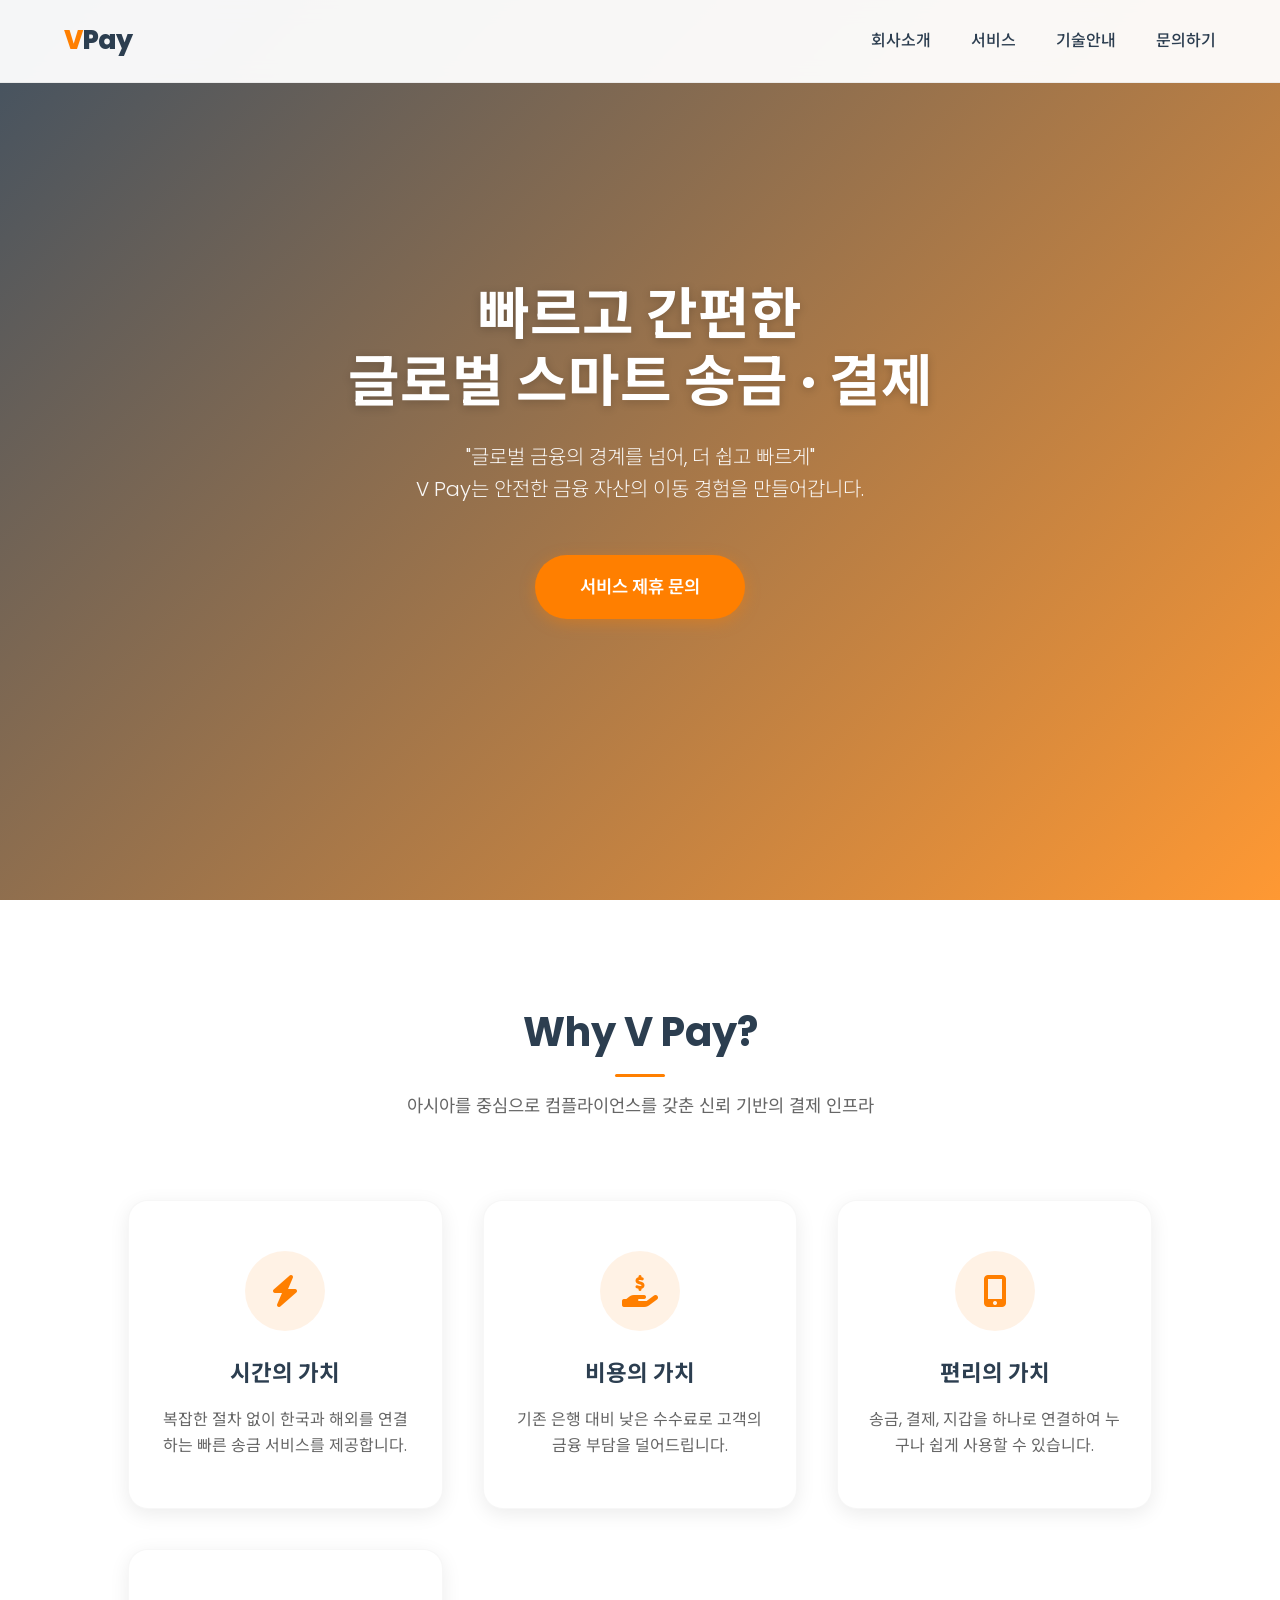
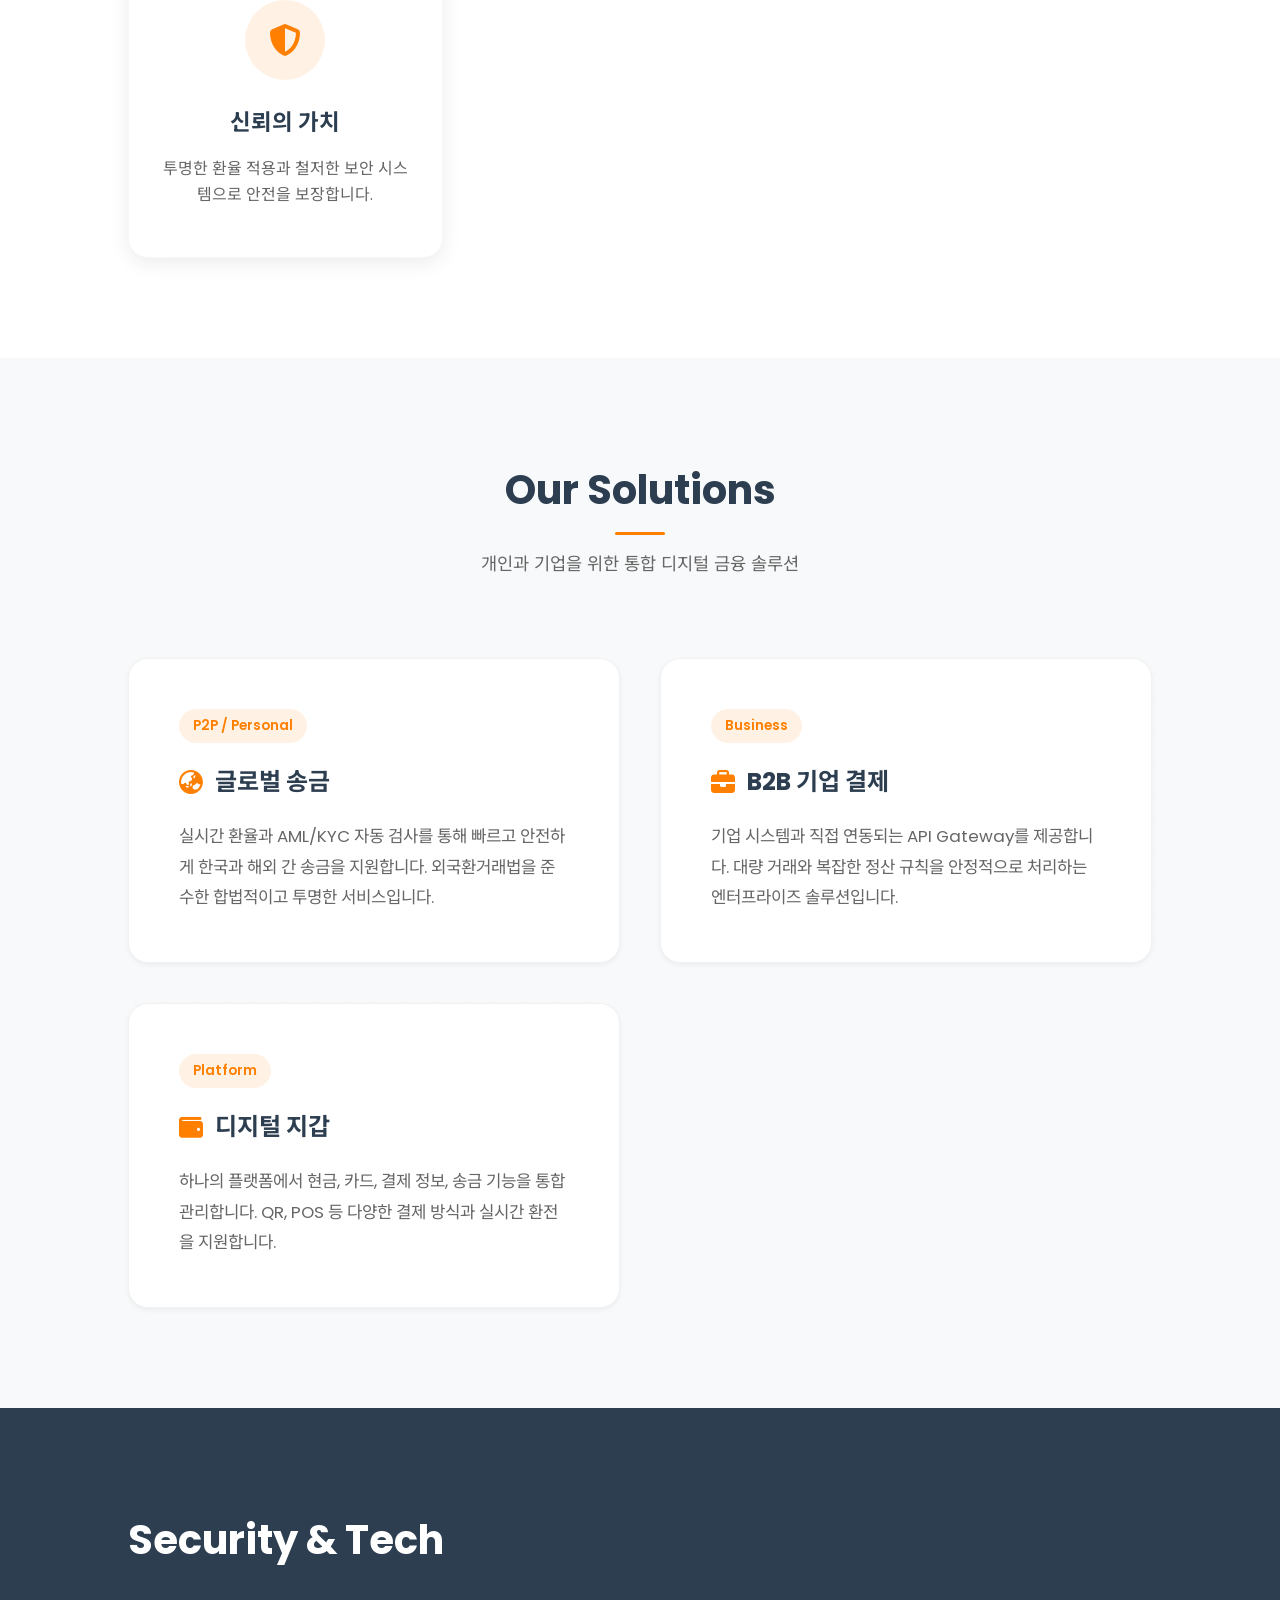
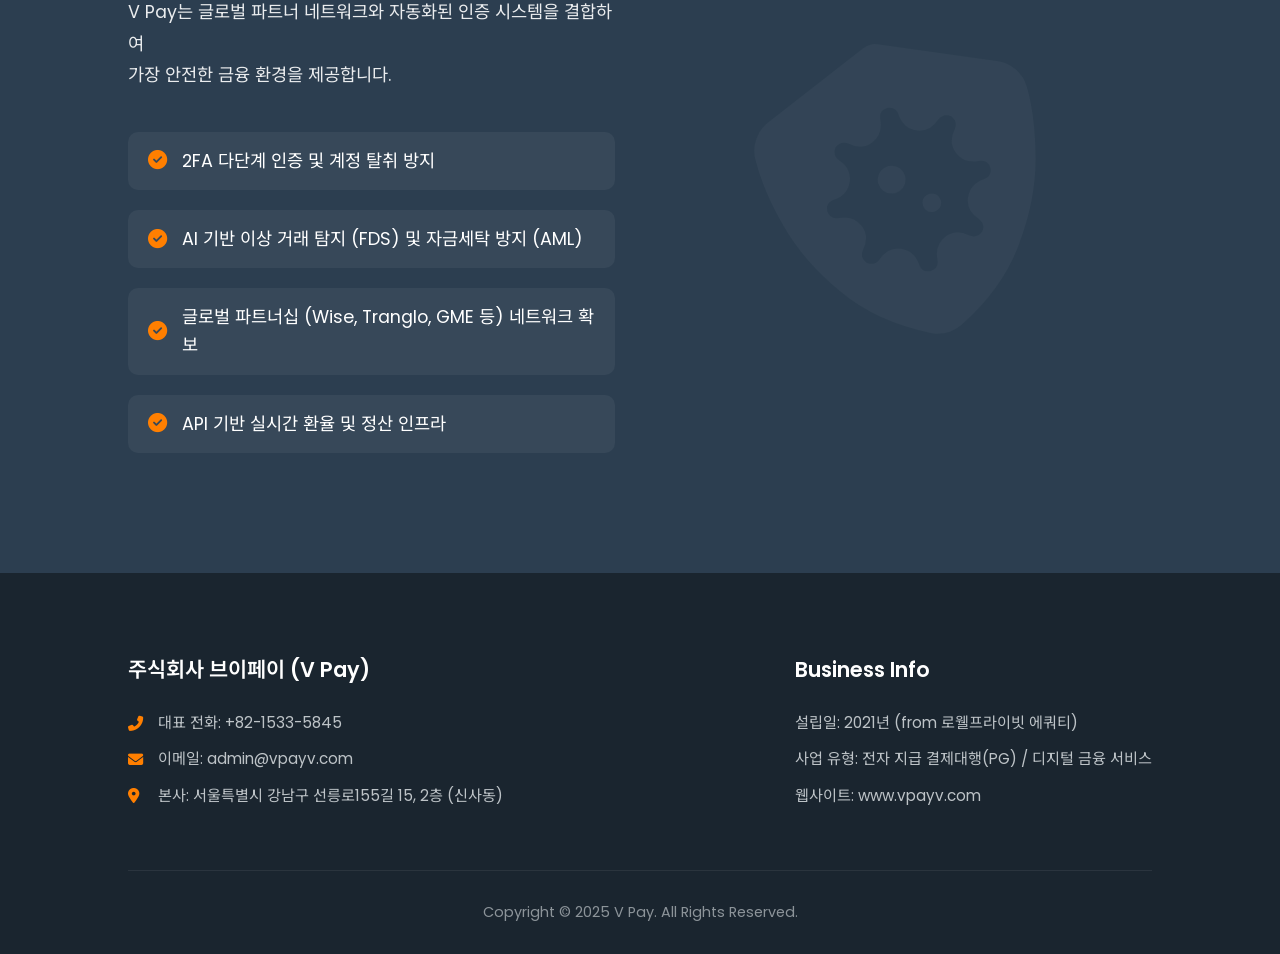
==== index.html @ 26dc88d6 "Initial commit: V Pay landing page" ====
<!DOCTYPE html>
<html lang="ko">

<head>
    <meta charset="UTF-8">
    <meta name="viewport" content="width=device-width, initial-scale=1.0">
    <title>V Pay - 글로벌 스마트 송금 결제 서비스</title>

    <!-- Fonts -->
    <link rel="preconnect" href="https://fonts.googleapis.com">
    <link rel="preconnect" href="https://fonts.gstatic.com" crossorigin>
    <link
        href="https://fonts.googleapis.com/css2?family=Noto+Sans+KR:wght@300;400;500;700&family=Poppins:wght@400;600;700&display=swap"
        rel="stylesheet">

    <!-- Icons -->
    <link rel="stylesheet" href="https://cdnjs.cloudflare.com/ajax/libs/font-awesome/6.4.0/css/all.min.css">

    <!-- Styles -->
    <link rel="stylesheet" href="style.css">
</head>

<body>

    <header>
        <div class="logo">V <span>Pay</span></div>
        <nav>
            <ul>
                <li><a href="#about">회사소개</a></li>
                <li><a href="#services">서비스</a></li>
                <li><a href="#tech">기술안내</a></li>
                <li><a href="#contact">문의하기</a></li>
            </ul>
        </nav>
        <div class="mobile-menu-btn">
            <i class="fas fa-bars"></i>
        </div>
    </header>

    <section class="hero">
        <div class="hero-overlay"></div>
        <div class="hero-content">
            <h1>빠르고 간편한<br>글로벌 스마트 송금 · 결제</h1>
            <p>"글로벌 금융의 경계를 넘어, 더 쉽고 빠르게"<br>V Pay는 안전한 금융 자산의 이동 경험을 만들어갑니다.</p>
            <a href="#contact" class="btn">서비스 제휴 문의</a>
        </div>
    </section>

    <section id="about">
        <div class="section-title">
            <h2>Why V Pay?</h2>
            <p>아시아를 중심으로 컴플라이언스를 갖춘 신뢰 기반의 결제 인프라</p>
        </div>
        <div class="values-grid">
            <div class="value-card">
                <div class="icon-wrapper">
                    <i class="fas fa-bolt"></i>
                </div>
                <h3>시간의 가치</h3>
                <p>복잡한 절차 없이 한국과 해외를 연결하는 빠른 송금 서비스를 제공합니다.</p>
            </div>
            <div class="value-card">
                <div class="icon-wrapper">
                    <i class="fas fa-hand-holding-usd"></i>
                </div>
                <h3>비용의 가치</h3>
                <p>기존 은행 대비 낮은 수수료로 고객의 금융 부담을 덜어드립니다.</p>
            </div>
            <div class="value-card">
                <div class="icon-wrapper">
                    <i class="fas fa-mobile-alt"></i>
                </div>
                <h3>편리의 가치</h3>
                <p>송금, 결제, 지갑을 하나로 연결하여 누구나 쉽게 사용할 수 있습니다.</p>
            </div>
            <div class="value-card">
                <div class="icon-wrapper">
                    <i class="fas fa-shield-alt"></i>
                </div>
                <h3>신뢰의 가치</h3>
                <p>투명한 환율 적용과 철저한 보안 시스템으로 안전을 보장합니다.</p>
            </div>
        </div>
    </section>

    <section id="services" class="services">
        <div class="section-title">
            <h2>Our Solutions</h2>
            <p>개인과 기업을 위한 통합 디지털 금융 솔루션</p>
        </div>
        <div class="service-container">
            <div class="service-item">
                <span class="tag">P2P / Personal</span>
                <h3><i class="fas fa-globe-asia"></i> 글로벌 송금</h3>
                <p>실시간 환율과 AML/KYC 자동 검사를 통해 빠르고 안전하게 한국과 해외 간 송금을 지원합니다. 외국환거래법을 준수한 합법적이고 투명한 서비스입니다.</p>
            </div>
            <div class="service-item">
                <span class="tag">Business</span>
                <h3><i class="fas fa-briefcase"></i> B2B 기업 결제</h3>
                <p>기업 시스템과 직접 연동되는 API Gateway를 제공합니다. 대량 거래와 복잡한 정산 규칙을 안정적으로 처리하는 엔터프라이즈 솔루션입니다.</p>
            </div>
            <div class="service-item">
                <span class="tag">Platform</span>
                <h3><i class="fas fa-wallet"></i> 디지털 지갑</h3>
                <p>하나의 플랫폼에서 현금, 카드, 결제 정보, 송금 기능을 통합 관리합니다. QR, POS 등 다양한 결제 방식과 실시간 환전을 지원합니다.</p>
            </div>
        </div>
    </section>

    <section id="tech" class="tech-banner">
        <div class="tech-content">
            <div class="tech-text">
                <h2>Security & Tech</h2>
                <p class="tech-desc">
                    V Pay는 글로벌 파트너 네트워크와 자동화된 인증 시스템을 결합하여<br>
                    가장 안전한 금융 환경을 제공합니다.
                </p>
                <ul class="tech-list">
                    <li><i class="fas fa-check-circle"></i> 2FA 다단계 인증 및 계정 탈취 방지</li>
                    <li><i class="fas fa-check-circle"></i> AI 기반 이상 거래 탐지 (FDS) 및 자금세탁 방지 (AML)</li>
                    <li><i class="fas fa-check-circle"></i> 글로벌 파트너십 (Wise, Tranglo, GME 등) 네트워크 확보</li>
                    <li><i class="fas fa-check-circle"></i> API 기반 실시간 환율 및 정산 인프라</li>
                </ul>
            </div>
            <div class="tech-visual">
                <!-- Abstract visual element or icon could go here -->
                <i class="fas fa-shield-virus"></i>
            </div>
        </div>
    </section>

    <footer id="contact">
        <div class="footer-content">
            <div class="footer-info">
                <h4>주식회사 브이페이 (V Pay)</h4>
                <p><i class="fas fa-phone-alt"></i> 대표 전화: +82-1533-5845</p>
                <p><i class="fas fa-envelope"></i> 이메일: admin@vpayv.com</p>
                <p><i class="fas fa-map-marker-alt"></i> 본사: 서울특별시 강남구 선릉로155길 15, 2층 (신사동)</p>
            </div>
            <div class="footer-info">
                <h4>Business Info</h4>
                <p>설립일: 2021년 (from 로웰프라이빗 에쿼티)</p>
                <p>사업 유형: 전자 지급 결제대행(PG) / 디지털 금융 서비스</p>
                <p>웹사이트: www.vpayv.com</p>
            </div>
        </div>
        <div class="copyright">
            <p>Copyright © 2025 V Pay. All Rights Reserved.</p>
        </div>
    </footer>

    <script>
        // Smooth scrolling
        document.querySelectorAll('a[href^="#"]').forEach(anchor => {
            anchor.addEventListener('click', function (e) {
                e.preventDefault();
                document.querySelector(this.getAttribute('href')).scrollIntoView({
                    behavior: 'smooth'
                });
            });
        });

        // Header scroll effect
        window.addEventListener('scroll', () => {
            const header = document.querySelector('header');
            if (window.scrollY > 50) {
                header.classList.add('scrolled');
            } else {
                header.classList.remove('scrolled');
            }
        });

        // Intersection Observer for fade-in animations
        const observerOptions = {
            threshold: 0.1
        };

        const observer = new IntersectionObserver((entries) => {
            entries.forEach(entry => {
                if (entry.isIntersecting) {
                    entry.target.classList.add('visible');
                }
            });
        }, observerOptions);

        document.querySelectorAll('.value-card, .service-item, .tech-text, .section-title').forEach(el => {
            el.classList.add('fade-in');
            observer.observe(el);
        });
        // Mobile Menu Toggle
        const mobileBtn = document.querySelector('.mobile-menu-btn');
        const nav = document.querySelector('nav');
        const navLinks = document.querySelectorAll('nav a');

        mobileBtn.addEventListener('click', () => {
            nav.classList.toggle('active');
            // Toggle icon between bars and times (close)
            const icon = mobileBtn.querySelector('i');
            if (nav.classList.contains('active')) {
                icon.classList.remove('fa-bars');
                icon.classList.add('fa-times');
            } else {
                icon.classList.remove('fa-times');
                icon.classList.add('fa-bars');
            }
        });

        // Close menu when a link is clicked
        navLinks.forEach(link => {
            link.addEventListener('click', () => {
                nav.classList.remove('active');
                const icon = mobileBtn.querySelector('i');
                icon.classList.remove('fa-times');
                icon.classList.add('fa-bars');
            });
        });

        // Close menu when clicking outside
        document.addEventListener('click', (e) => {
            if (!nav.contains(e.target) && !mobileBtn.contains(e.target) && nav.classList.contains('active')) {
                nav.classList.remove('active');
                const icon = mobileBtn.querySelector('i');
                icon.classList.remove('fa-times');
                icon.classList.add('fa-bars');
            }
        });
    </script>
</body>

</html>
---- style.css ----
/* Global Reset & Variables */
:root {
    --primary-color: #FF7F00;
    --primary-dark: #e66900;
    --secondary-color: #2c3e50;
    --text-color: #333333;
    --text-light: #666666;
    --bg-light: #f8f9fa;
    --white: #ffffff;
    --shadow-sm: 0 2px 5px rgba(0, 0, 0, 0.05);
    --shadow-md: 0 5px 20px rgba(0, 0, 0, 0.08);
    --shadow-lg: 0 10px 30px rgba(0, 0, 0, 0.12);
    --transition: all 0.3s ease;
}

* {
    margin: 0;
    padding: 0;
    box-sizing: border-box;
    font-family: 'Poppins', 'Noto Sans KR', sans-serif;
}

html {
    scroll-behavior: smooth;
}

body {
    line-height: 1.6;
    color: var(--text-color);
    background-color: var(--white);
    overflow-x: hidden;
}

a {
    text-decoration: none;
    color: inherit;
}

ul {
    list-style: none;
}

/* Header */
header {
    display: flex;
    justify-content: space-between;
    align-items: center;
    padding: 20px 5%;
    background: rgba(255, 255, 255, 0.95);
    backdrop-filter: blur(10px);
    position: fixed;
    width: 100%;
    top: 0;
    z-index: 1000;
    transition: var(--transition);
    border-bottom: 1px solid rgba(0, 0, 0, 0.05);
}

header.scrolled {
    padding: 15px 5%;
    box-shadow: var(--shadow-sm);
}

.logo {
    font-size: 26px;
    font-weight: 800;
    color: var(--primary-color);
    letter-spacing: -0.5px;
    display: flex;
    align-items: center;
}

.logo span {
    color: var(--secondary-color);
}

nav ul {
    display: flex;
    gap: 40px;
}

nav a {
    font-weight: 500;
    font-size: 16px;
    color: var(--secondary-color);
    transition: var(--transition);
    position: relative;
}

nav a::after {
    content: '';
    position: absolute;
    width: 0;
    height: 2px;
    bottom: -5px;
    left: 0;
    background-color: var(--primary-color);
    transition: var(--transition);
}

nav a:hover {
    color: var(--primary-color);
}

nav a:hover::after {
    width: 100%;
}

.mobile-menu-btn {
    display: none;
    font-size: 24px;
    color: var(--secondary-color);
    cursor: pointer;
}

/* Hero Section */
.hero {
    height: 100vh;
    min-height: 600px;
    background-image: url('https://images.unsplash.com/photo-1556761175-5973dc0f32e7?ixlib=rb-1.2.1&auto=format&fit=crop&w=1920&q=80');
    background-size: cover;
    background-position: center;
    background-attachment: fixed;
    position: relative;
    display: flex;
    justify-content: center;
    align-items: center;
    text-align: center;
    color: white;
    padding: 0 20px;
}

.hero-overlay {
    position: absolute;
    top: 0;
    left: 0;
    width: 100%;
    height: 100%;
    background: linear-gradient(135deg, rgba(44, 62, 80, 0.9), rgba(255, 127, 0, 0.8));
    z-index: 1;
}

.hero-content {
    position: relative;
    z-index: 2;
    max-width: 800px;
    animation: fadeInUp 1s ease-out;
}

.hero h1 {
    font-size: 3.5rem;
    font-weight: 700;
    margin-bottom: 25px;
    line-height: 1.2;
    text-shadow: 0 2px 10px rgba(0, 0, 0, 0.2);
}

.hero p {
    font-size: 1.25rem;
    margin-bottom: 50px;
    opacity: 0.95;
    font-weight: 300;
}

.btn {
    padding: 18px 45px;
    background: var(--primary-color);
    color: white;
    border-radius: 50px;
    font-weight: 600;
    font-size: 1.1rem;
    transition: var(--transition);
    box-shadow: 0 4px 15px rgba(255, 127, 0, 0.4);
    display: inline-block;
}

.btn:hover {
    transform: translateY(-5px);
    background: var(--white);
    color: var(--primary-color);
    box-shadow: 0 8px 25px rgba(255, 127, 0, 0.6);
}

/* Sections Common */
section {
    padding: 100px 10%;
}

.section-title {
    text-align: center;
    margin-bottom: 80px;
}

.section-title h2 {
    font-size: 2.5rem;
    margin-bottom: 15px;
    color: var(--secondary-color);
    font-weight: 700;
    position: relative;
    display: inline-block;
}

.section-title h2::after {
    content: '';
    display: block;
    width: 50px;
    height: 3px;
    background: var(--primary-color);
    margin: 10px auto 0;
    border-radius: 2px;
}

.section-title p {
    color: var(--text-light);
    font-size: 1.1rem;
    max-width: 600px;
    margin: 0 auto;
}

/* About Section */
.values-grid {
    display: grid;
    grid-template-columns: repeat(auto-fit, minmax(280px, 1fr));
    gap: 40px;
}

.value-card {
    text-align: center;
    padding: 50px 30px;
    background: var(--white);
    border-radius: 20px;
    box-shadow: var(--shadow-md);
    transition: var(--transition);
    border: 1px solid rgba(0, 0, 0, 0.03);
    position: relative;
    overflow: hidden;
}

.value-card::before {
    content: '';
    position: absolute;
    top: 0;
    left: 0;
    width: 100%;
    height: 5px;
    background: var(--primary-color);
    transform: scaleX(0);
    transition: var(--transition);
    transform-origin: left;
}

.value-card:hover {
    transform: translateY(-15px);
    box-shadow: var(--shadow-lg);
}

.value-card:hover::before {
    transform: scaleX(1);
}

.icon-wrapper {
    width: 80px;
    height: 80px;
    background: rgba(255, 127, 0, 0.1);
    border-radius: 50%;
    display: flex;
    justify-content: center;
    align-items: center;
    margin: 0 auto 25px;
    transition: var(--transition);
}

.value-card:hover .icon-wrapper {
    background: var(--primary-color);
}

.value-card i {
    font-size: 32px;
    color: var(--primary-color);
    transition: var(--transition);
}

.value-card:hover i {
    color: var(--white);
}

.value-card h3 {
    margin-bottom: 15px;
    font-size: 1.4rem;
    color: var(--secondary-color);
}

.value-card p {
    font-size: 1rem;
    color: var(--text-light);
    line-height: 1.6;
}

/* Services Section */
.services {
    background: var(--bg-light);
    position: relative;
}

.services::before {
    content: '';
    position: absolute;
    top: 0;
    left: 0;
    width: 100%;
    height: 100%;
    background-image: radial-gradient(#ddd 1px, transparent 1px);
    background-size: 30px 30px;
    opacity: 0.1;
    pointer-events: none;
}

.service-container {
    display: grid;
    grid-template-columns: repeat(auto-fit, minmax(320px, 1fr));
    gap: 40px;
}

.service-item {
    background: white;
    padding: 50px;
    border-radius: 20px;
    box-shadow: var(--shadow-sm);
    transition: var(--transition);
    border: 1px solid rgba(0, 0, 0, 0.05);
}

.service-item:hover {
    transform: translateY(-10px);
    box-shadow: var(--shadow-lg);
    border-color: var(--primary-color);
}

.tag {
    display: inline-block;
    background: rgba(255, 127, 0, 0.1);
    color: var(--primary-color);
    padding: 6px 14px;
    border-radius: 20px;
    font-size: 0.85rem;
    font-weight: 600;
    margin-bottom: 20px;
}

.service-item h3 {
    color: var(--secondary-color);
    margin-bottom: 20px;
    font-size: 1.5rem;
    display: flex;
    align-items: center;
    gap: 12px;
}

.service-item h3 i {
    color: var(--primary-color);
}

.service-item p {
    color: var(--text-light);
    font-size: 1.05rem;
    line-height: 1.8;
}

/* Tech Section */
.tech-banner {
    background: var(--secondary-color);
    color: white;
    position: relative;
    overflow: hidden;
}

.tech-content {
    display: flex;
    justify-content: space-between;
    align-items: center;
    gap: 50px;
    position: relative;
    z-index: 2;
}

.tech-text {
    flex: 1;
}

.tech-text h2 {
    margin-bottom: 25px;
    font-size: 2.5rem;
    font-weight: 700;
}

.tech-desc {
    color: rgba(255, 255, 255, 0.9);
    margin-bottom: 40px;
    font-size: 1.1rem;
    line-height: 1.8;
}

.tech-list li {
    margin-bottom: 20px;
    display: flex;
    align-items: center;
    gap: 15px;
    font-size: 1.1rem;
    background: rgba(255, 255, 255, 0.05);
    padding: 15px 20px;
    border-radius: 10px;
    transition: var(--transition);
}

.tech-list li:hover {
    background: rgba(255, 255, 255, 0.1);
    transform: translateX(10px);
}

.tech-list i {
    color: var(--primary-color);
    font-size: 1.2rem;
}

.tech-visual {
    flex: 1;
    display: flex;
    justify-content: center;
    align-items: center;
}

.tech-visual i {
    font-size: 300px;
    color: rgba(255, 255, 255, 0.03);
    transform: rotate(-15deg);
}

/* Footer */
footer {
    background: #1a252f;
    color: #bdc3c7;
    padding: 80px 10% 30px;
    font-size: 0.95rem;
}

.footer-content {
    display: flex;
    justify-content: space-between;
    flex-wrap: wrap;
    gap: 60px;
    margin-bottom: 50px;
}

.footer-info h4 {
    color: var(--white);
    margin-bottom: 25px;
    font-size: 1.3rem;
    font-weight: 600;
}

.footer-info p {
    margin-bottom: 12px;
    display: flex;
    align-items: center;
    gap: 10px;
}

.footer-info p i {
    width: 20px;
    color: var(--primary-color);
}

.footer-info a {
    color: #bdc3c7;
    transition: var(--transition);
    border-bottom: 1px solid transparent;
}

.footer-info a:hover {
    color: var(--primary-color);
    border-color: var(--primary-color);
}

.copyright {
    border-top: 1px solid rgba(255, 255, 255, 0.1);
    padding-top: 30px;
    text-align: center;
    font-size: 0.9rem;
    opacity: 0.7;
}

/* Animations */
@keyframes fadeInUp {
    from {
        opacity: 0;
        transform: translateY(30px);
    }

    to {
        opacity: 1;
        transform: translateY(0);
    }
}

.fade-in {
    opacity: 0;
    transform: translateY(30px);
    transition: opacity 0.8s ease-out, transform 0.8s ease-out;
}

.fade-in.visible {
    opacity: 1;
    transform: translateY(0);
}

/* Responsive */
@media (max-width: 992px) {
    .hero h1 {
        font-size: 2.8rem;
    }

    .tech-content {
        flex-direction: column;
    }

    .tech-visual {
        display: none;
    }
}

@media (max-width: 768px) {
    header {
        padding: 15px 5%;
    }

    .mobile-menu-btn {
        display: block;
        z-index: 1001;
    }

    nav {
        display: block;
        position: fixed;
        top: 0;
        right: -100%;
        width: 70%;
        height: 100vh;
        background: var(--white);
        padding: 80px 30px;
        transition: var(--transition);
        box-shadow: -5px 0 15px rgba(0, 0, 0, 0.1);
        z-index: 1000;
    }

    nav.active {
        right: 0;
    }

    nav ul {
        flex-direction: column;
        gap: 25px;
    }

    nav a {
        font-size: 1.2rem;
        display: block;
        padding: 10px 0;
        border-bottom: 1px solid rgba(0, 0, 0, 0.05);
    }

    .hero h1 {
        font-size: 2.2rem;
    }

    .hero p {
        font-size: 1rem;
    }

    section {
        padding: 60px 5%;
    }

    .footer-content {
        flex-direction: column;
        gap: 40px;
    }
}
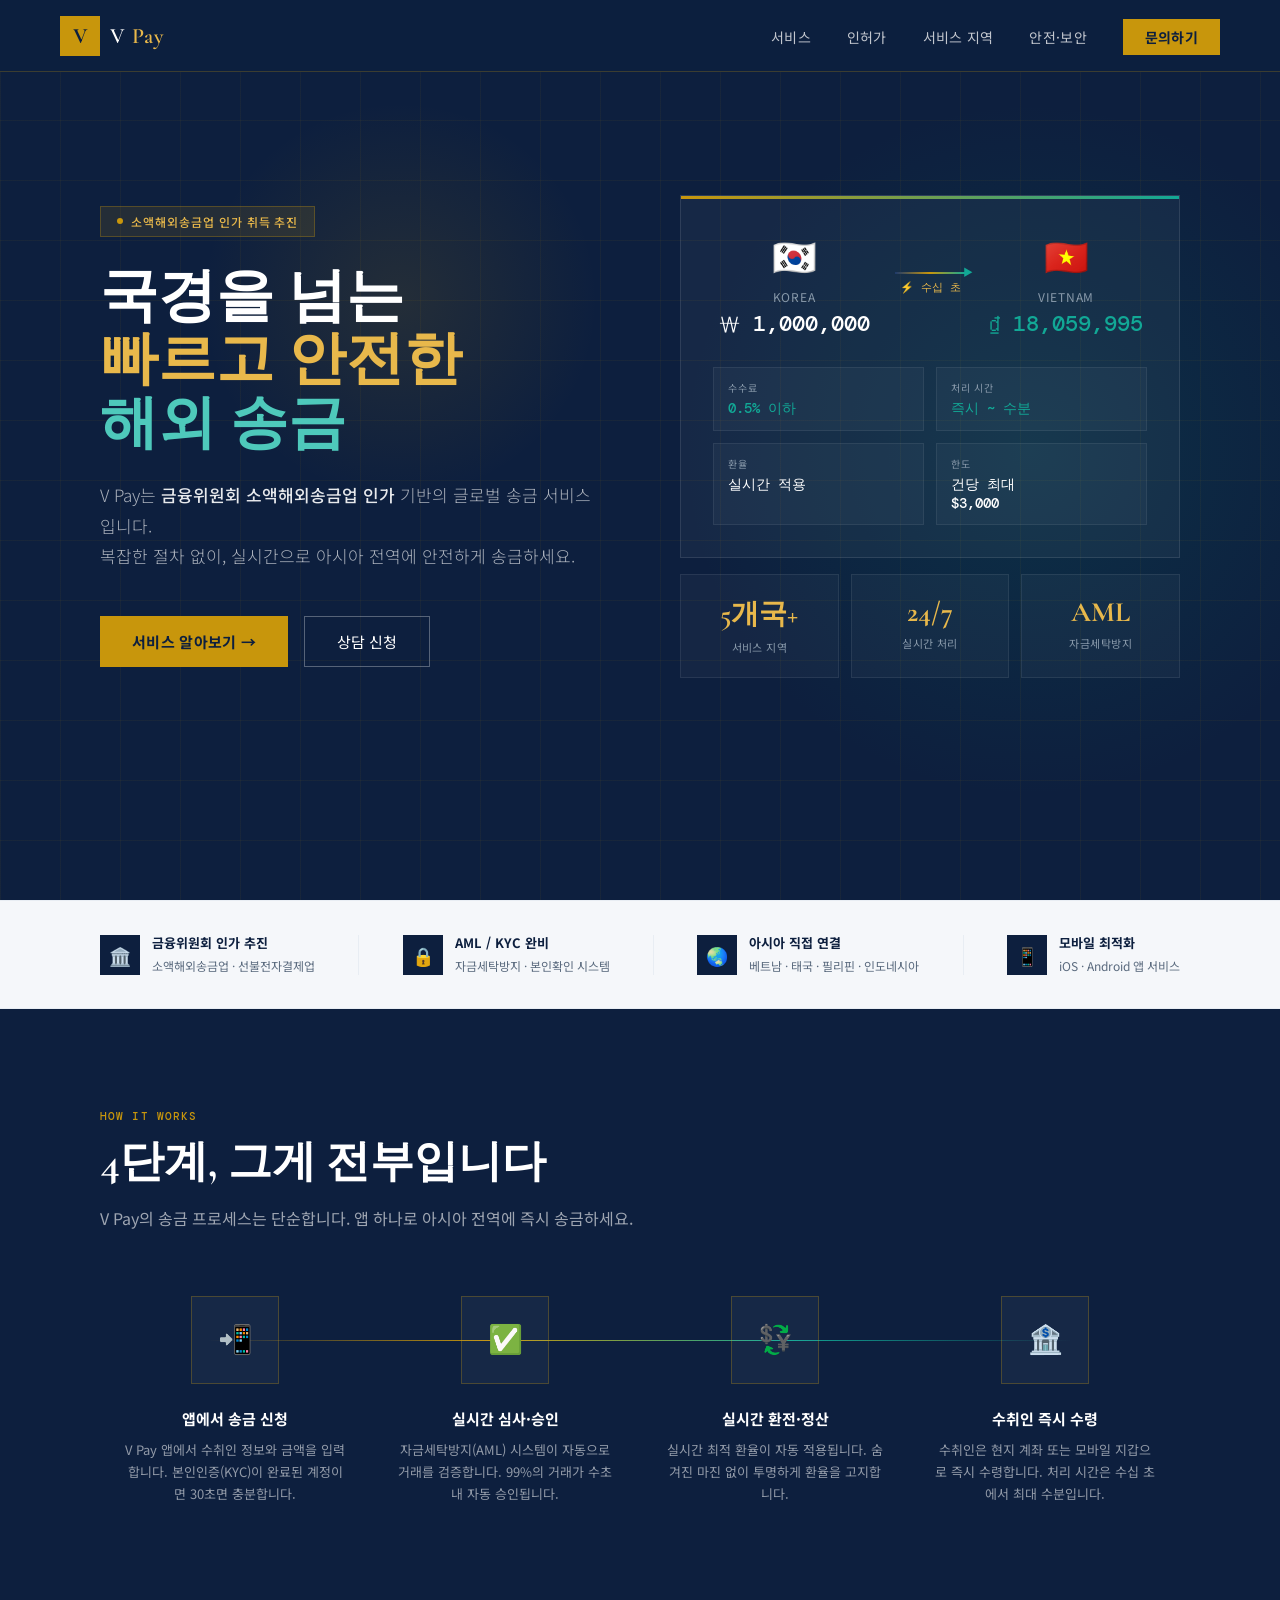
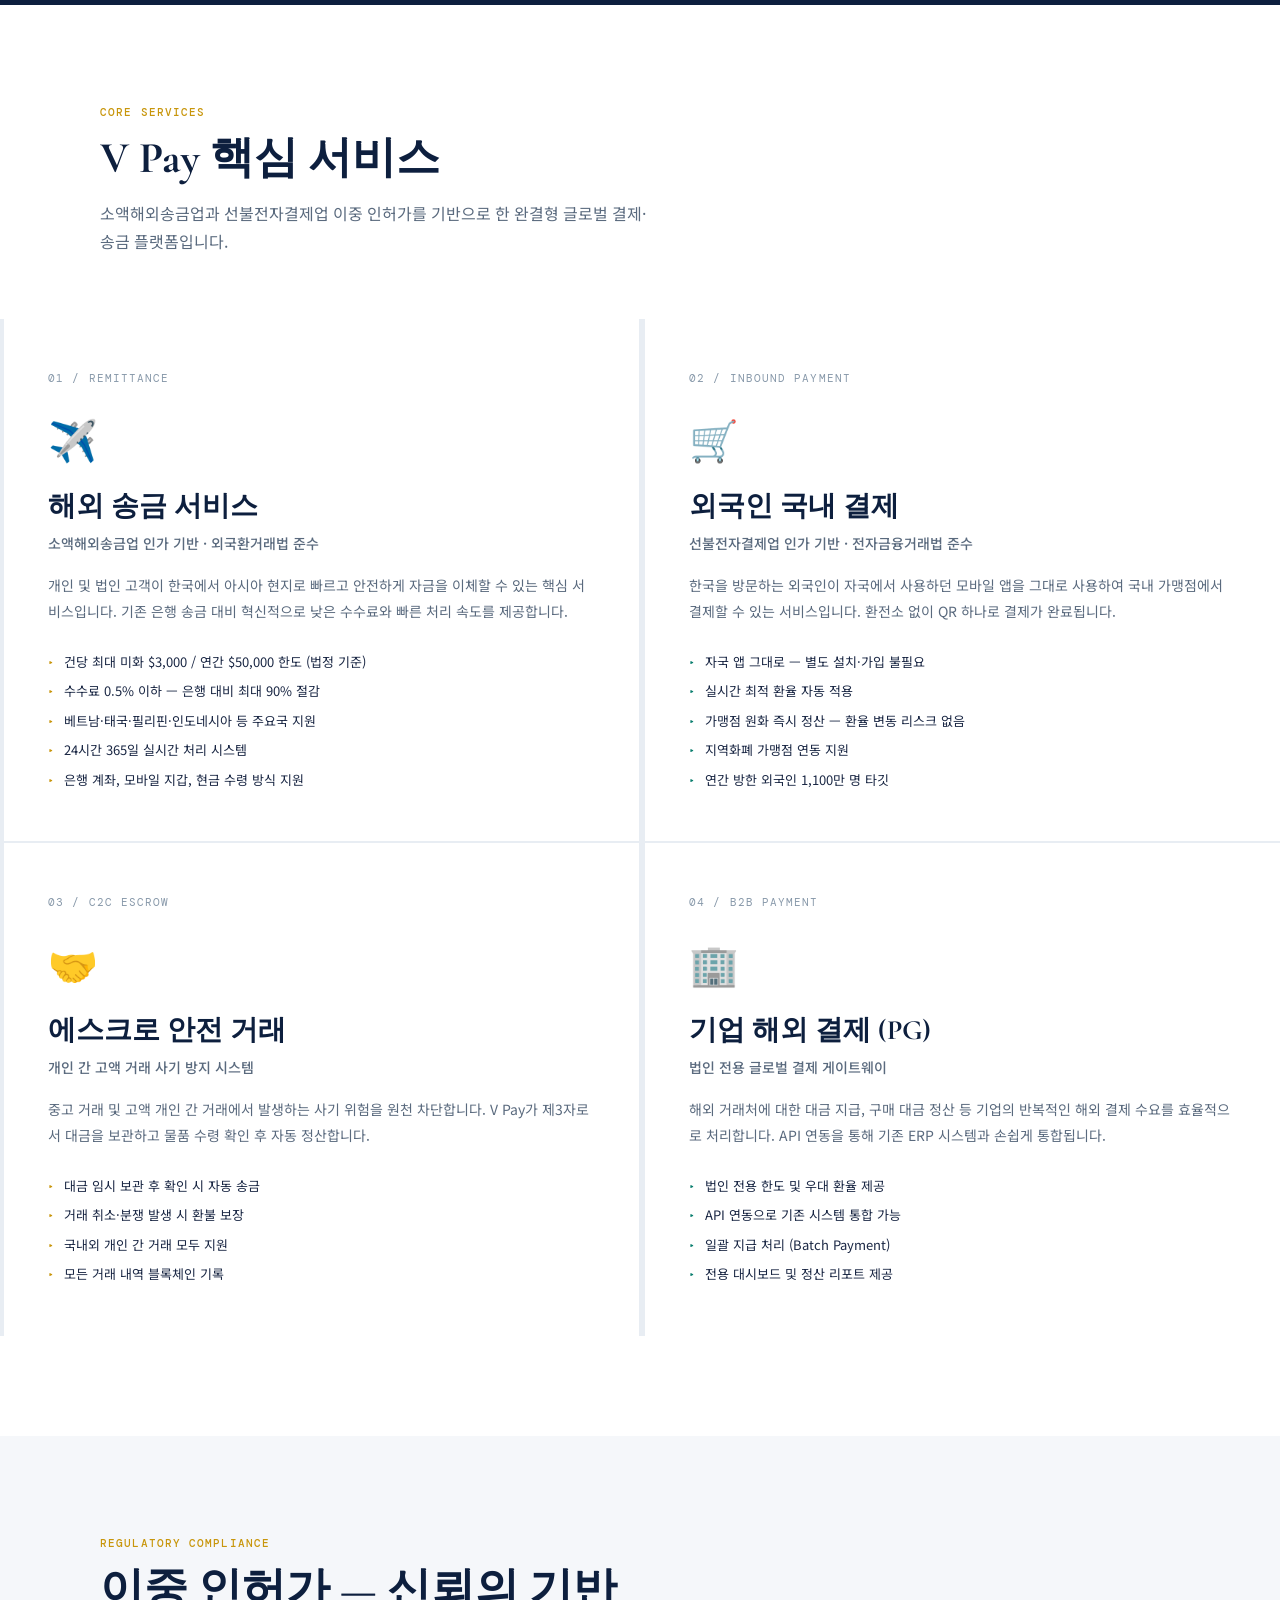
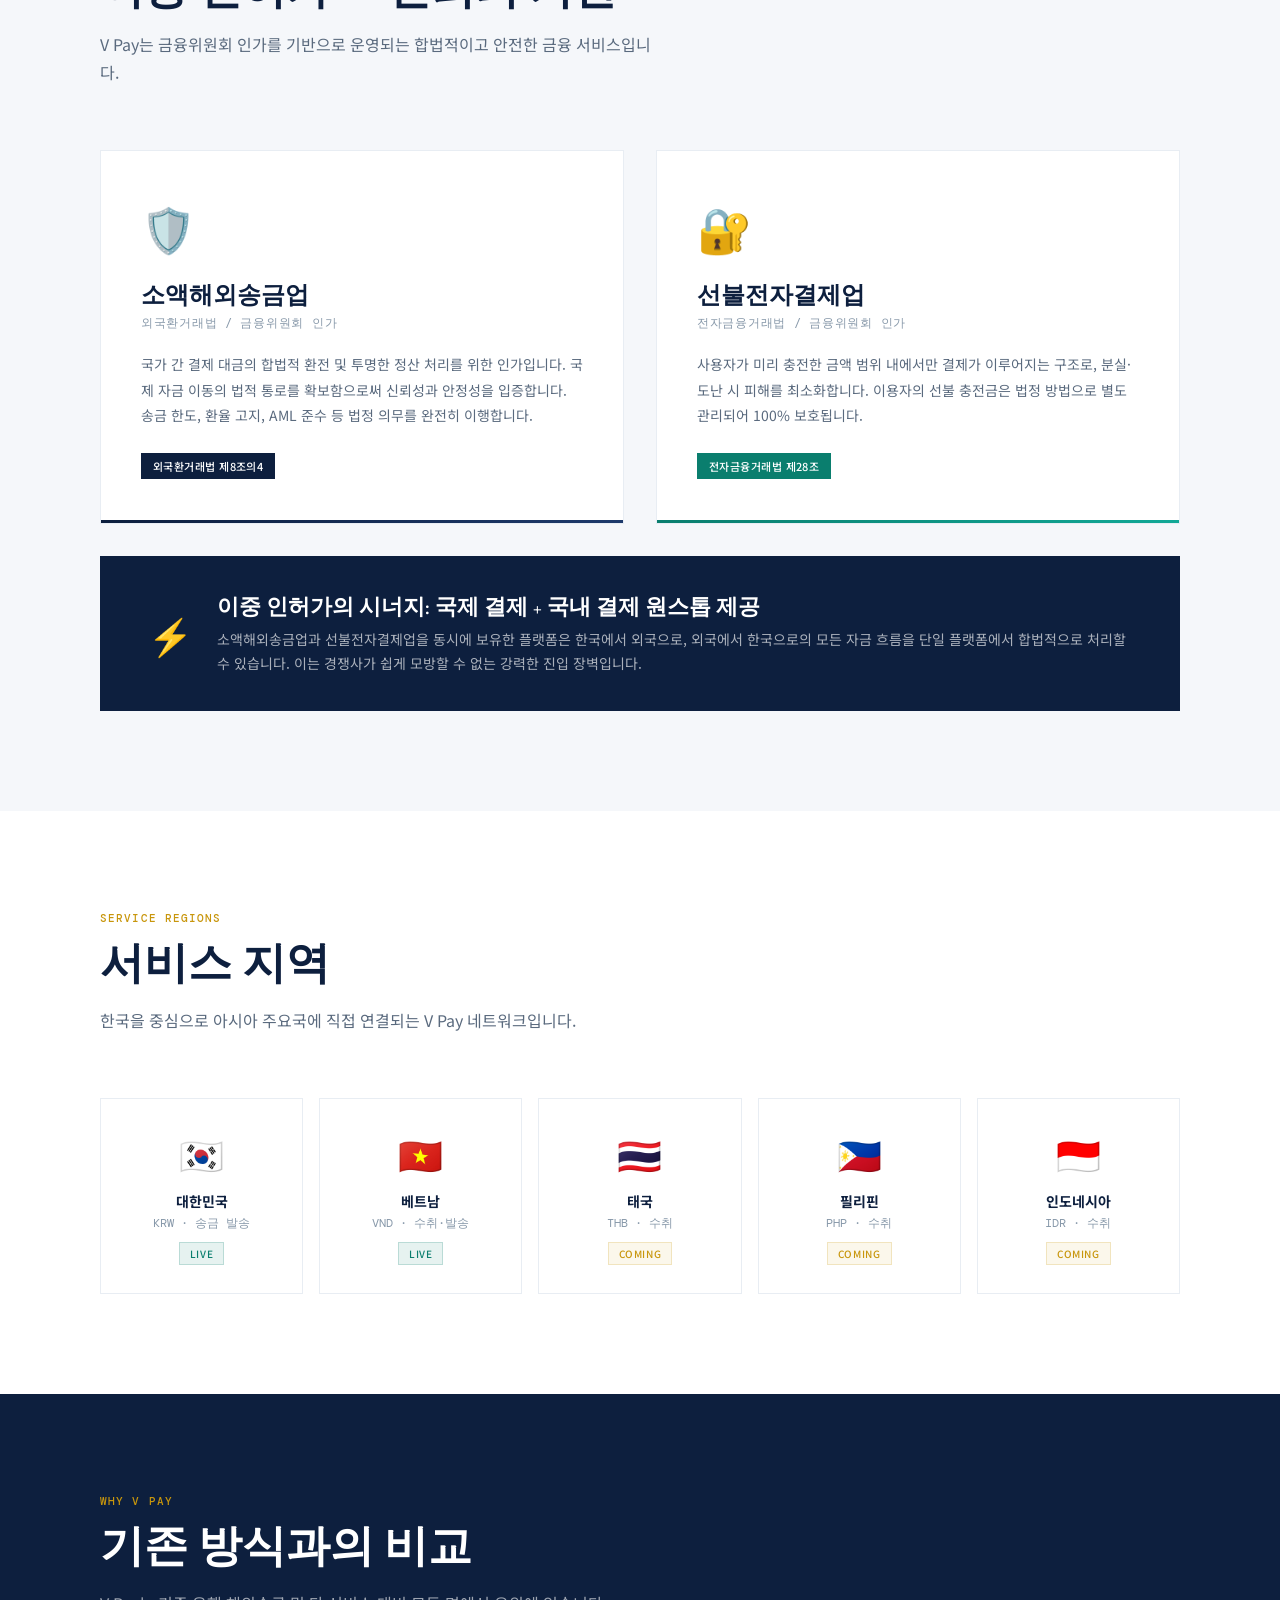
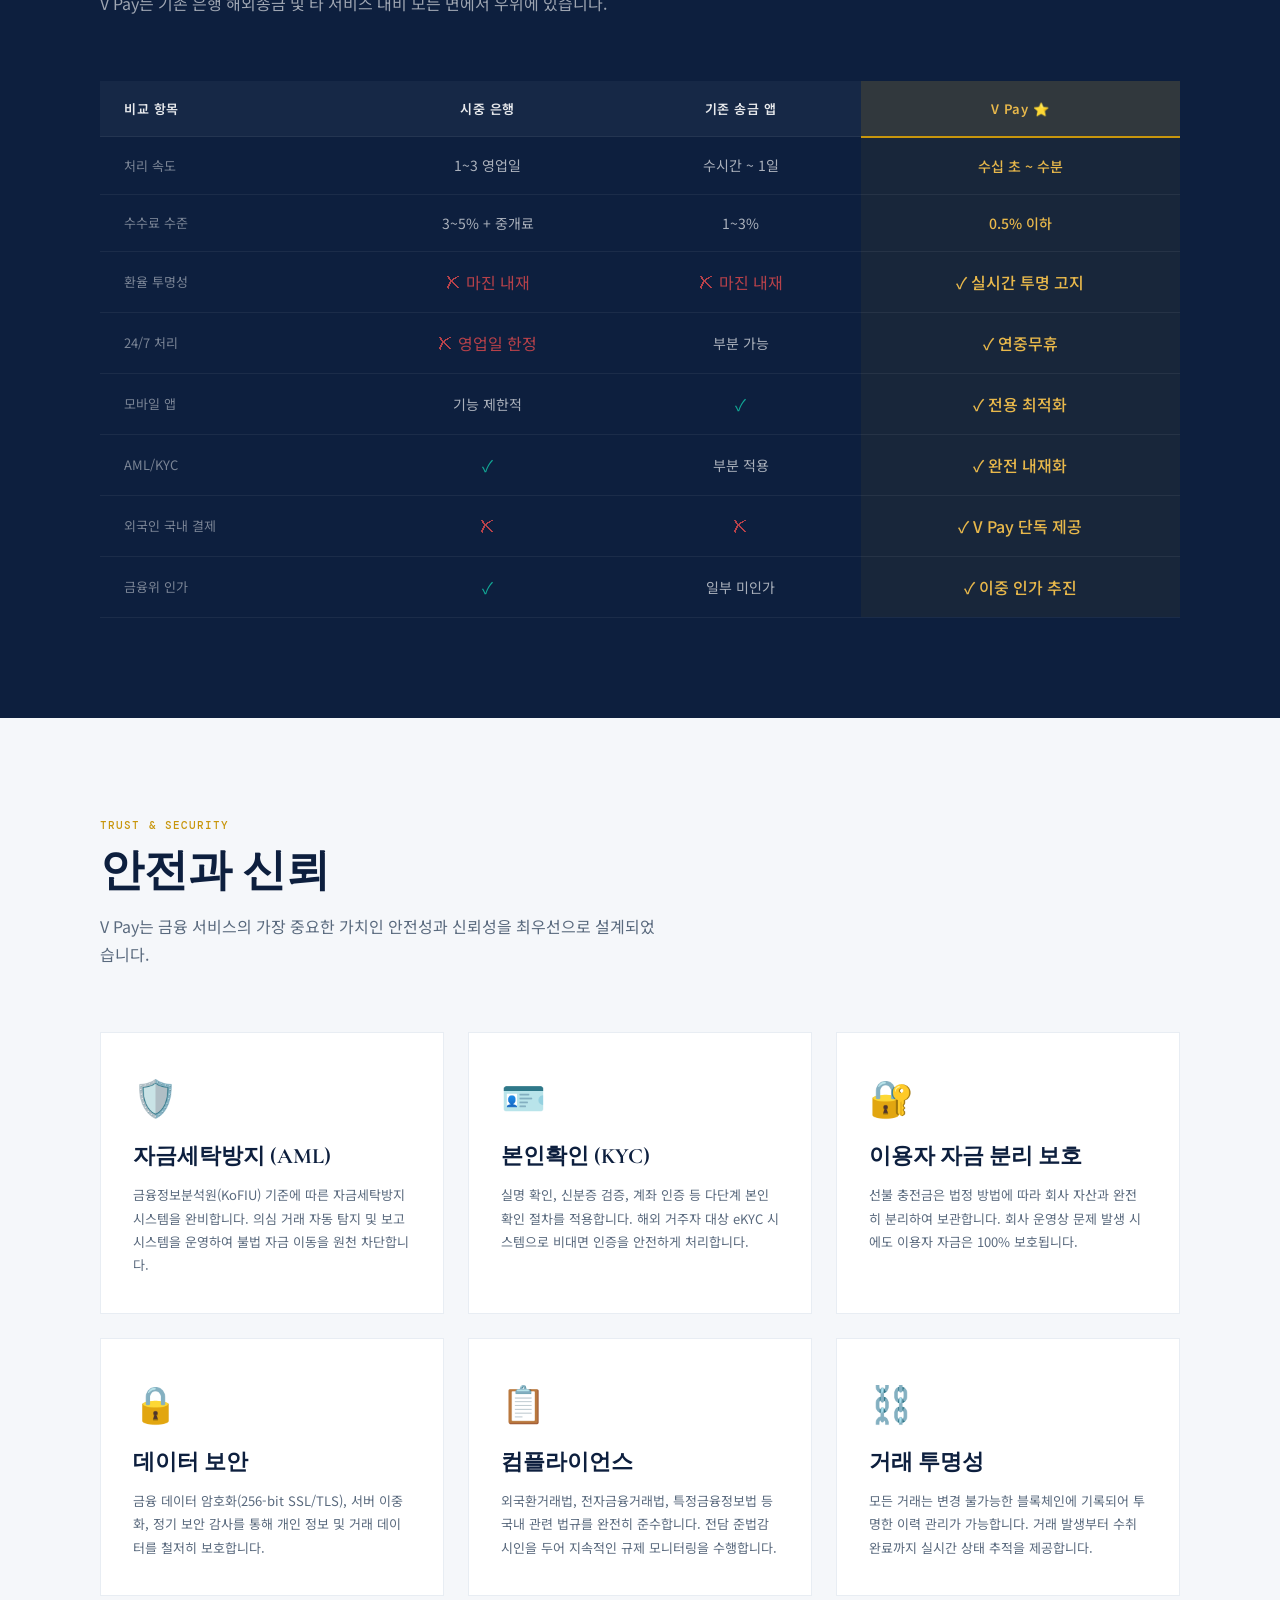
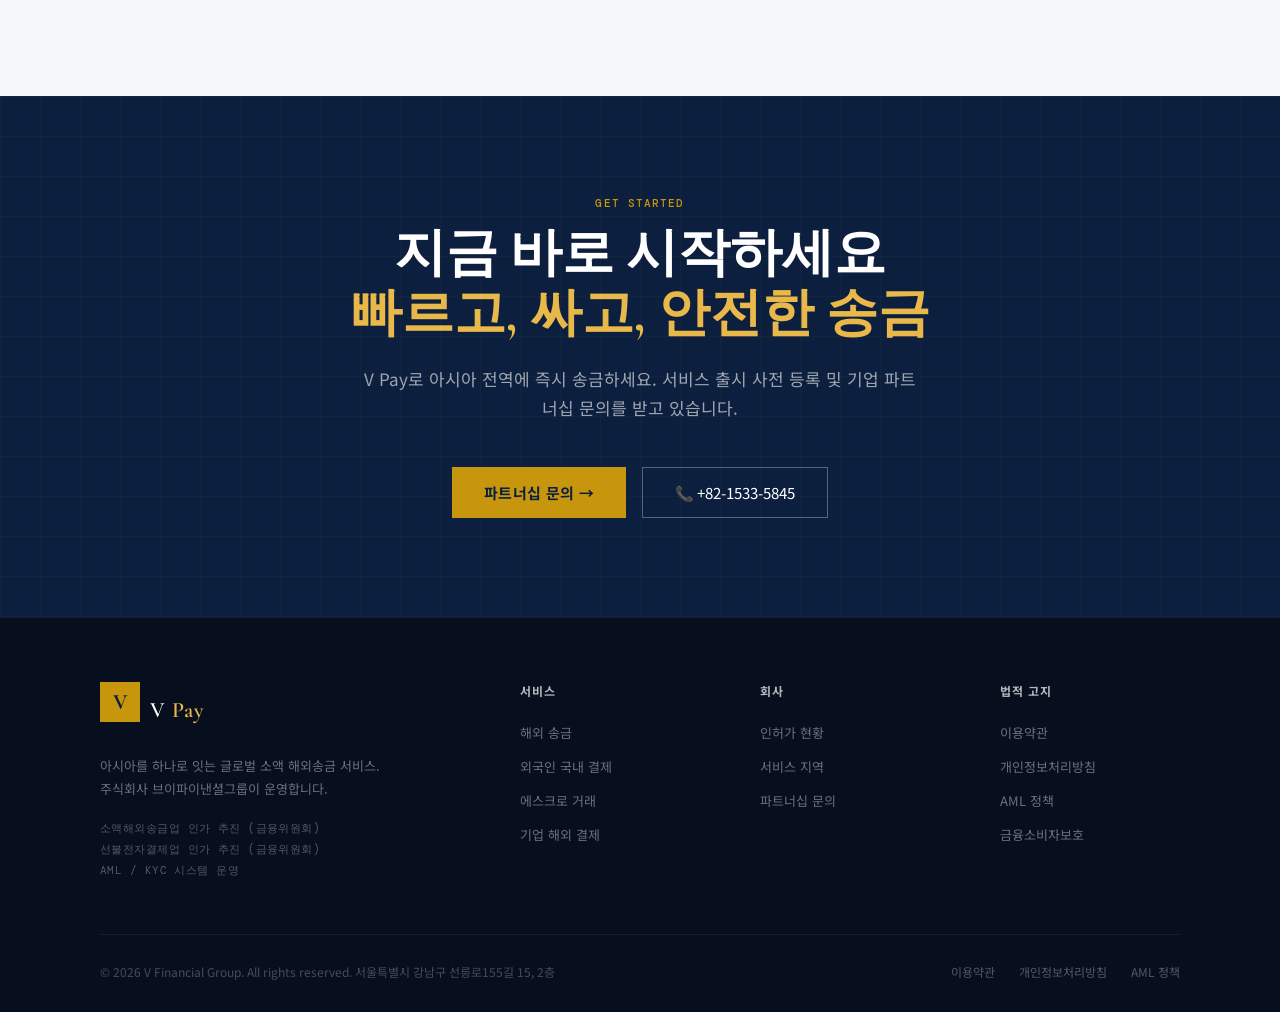
==== commit ef8e6ed6: "Update homepage: replace index.html with new design, remove style.css, delete About section and nav " ====
--- a/index.html
+++ b/index.html
@@ -1,230 +1,1468 @@
 <!DOCTYPE html>
 <html lang="ko">
-
 <head>
-    <meta charset="UTF-8">
-    <meta name="viewport" content="width=device-width, initial-scale=1.0">
-    <title>V Pay - 글로벌 스마트 송금 결제 서비스</title>
-
-    <!-- Fonts -->
-    <link rel="preconnect" href="https://fonts.googleapis.com">
-    <link rel="preconnect" href="https://fonts.gstatic.com" crossorigin>
-    <link
-        href="https://fonts.googleapis.com/css2?family=Noto+Sans+KR:wght@300;400;500;700&family=Poppins:wght@400;600;700&display=swap"
-        rel="stylesheet">
-
-    <!-- Icons -->
-    <link rel="stylesheet" href="https://cdnjs.cloudflare.com/ajax/libs/font-awesome/6.4.0/css/all.min.css">
-
-    <!-- Styles -->
-    <link rel="stylesheet" href="style.css">
+<meta charset="UTF-8">
+<meta name="viewport" content="width=device-width, initial-scale=1.0">
+<title>V Pay — 글로벌 소액 해외송금 서비스</title>
+<link rel="preconnect" href="https://fonts.googleapis.com">
+<link href="https://fonts.googleapis.com/css2?family=Noto+Sans+KR:wght@300;400;500;700&family=Cormorant+Garamond:wght@400;600;700&family=DM+Mono:wght@400;500&display=swap" rel="stylesheet">
+<style>
+:root {
+  --navy: #0D1F3E;
+  --navy-mid: #162B52;
+  --navy-light: #1E3A6B;
+  --accent: #C8960C;
+  --accent-light: #E8B84B;
+  --teal: #0A7E6E;
+  --teal-light: #12A896;
+  --white: #FFFFFF;
+  --off: #F5F7FA;
+  --gray: #8899AA;
+  --light-gray: #E8EDF3;
+  --text: #1A2744;
+  --text-muted: #5A6A7E;
+}
+
+*, *::before, *::after { box-sizing: border-box; margin: 0; padding: 0; }
+
+html { scroll-behavior: smooth; }
+
+body {
+  font-family: 'Noto Sans KR', sans-serif;
+  background: var(--white);
+  color: var(--text);
+  overflow-x: hidden;
+}
+
+/* ── NAV ── */
+nav {
+  position: fixed; top: 0; left: 0; right: 0; z-index: 100;
+  display: flex; align-items: center; justify-content: space-between;
+  padding: 0 60px;
+  height: 72px;
+  background: rgba(13,31,62,0.97);
+  backdrop-filter: blur(12px);
+  border-bottom: 1px solid rgba(200,150,12,0.25);
+}
+
+.nav-logo {
+  display: flex; align-items: center; gap: 10px;
+  text-decoration: none;
+}
+
+.logo-mark {
+  width: 40px; height: 40px;
+  background: var(--accent);
+  display: flex; align-items: center; justify-content: center;
+  font-family: 'Cormorant Garamond', serif;
+  font-size: 22px; font-weight: 700;
+  color: var(--navy);
+}
+
+.logo-text {
+  font-family: 'Cormorant Garamond', serif;
+  font-size: 22px; font-weight: 600;
+  color: var(--white);
+  letter-spacing: 0.04em;
+}
+
+.logo-text span { color: var(--accent-light); }
+
+.nav-links {
+  display: flex; gap: 36px; list-style: none;
+}
+
+.nav-links a {
+  color: rgba(255,255,255,0.75);
+  text-decoration: none;
+  font-size: 14px; font-weight: 400;
+  letter-spacing: 0.02em;
+  transition: color 0.2s;
+}
+
+.nav-links a:hover { color: var(--accent-light); }
+
+.nav-cta {
+  background: var(--accent);
+  color: var(--navy) !important;
+  padding: 8px 22px;
+  font-weight: 700 !important;
+  transition: background 0.2s !important;
+}
+
+.nav-cta:hover { background: var(--accent-light) !important; color: var(--navy) !important; }
+
+/* ── HERO ── */
+.hero {
+  min-height: 100vh;
+  background: var(--navy);
+  display: flex; align-items: center;
+  position: relative;
+  overflow: hidden;
+  padding-top: 72px;
+}
+
+.hero-grid {
+  position: absolute; inset: 0;
+  background-image:
+    linear-gradient(rgba(200,150,12,0.06) 1px, transparent 1px),
+    linear-gradient(90deg, rgba(200,150,12,0.06) 1px, transparent 1px);
+  background-size: 60px 60px;
+}
+
+.hero-glow {
+  position: absolute;
+  width: 700px; height: 700px;
+  border-radius: 50%;
+  background: radial-gradient(circle, rgba(10,126,110,0.18) 0%, transparent 70%);
+  right: -100px; top: 50%;
+  transform: translateY(-50%);
+  pointer-events: none;
+}
+
+.hero-glow-2 {
+  position: absolute;
+  width: 400px; height: 400px;
+  border-radius: 50%;
+  background: radial-gradient(circle, rgba(200,150,12,0.12) 0%, transparent 70%);
+  left: 200px; top: 100px;
+  pointer-events: none;
+}
+
+.hero-content {
+  position: relative; z-index: 2;
+  max-width: 1200px; margin: 0 auto;
+  padding: 0 60px;
+  display: grid; grid-template-columns: 1fr 1fr;
+  gap: 80px; align-items: center;
+  width: 100%;
+}
+
+.hero-badge {
+  display: inline-flex; align-items: center; gap: 8px;
+  background: rgba(200,150,12,0.12);
+  border: 1px solid rgba(200,150,12,0.3);
+  padding: 6px 16px;
+  font-size: 12px; font-weight: 500;
+  color: var(--accent-light);
+  letter-spacing: 0.08em;
+  text-transform: uppercase;
+  margin-bottom: 28px;
+}
+
+.hero-badge::before {
+  content: '';
+  width: 6px; height: 6px;
+  background: var(--accent);
+  border-radius: 50%;
+  animation: pulse 2s infinite;
+}
+
+@keyframes pulse {
+  0%, 100% { opacity: 1; transform: scale(1); }
+  50% { opacity: 0.5; transform: scale(1.3); }
+}
+
+.hero-title {
+  font-family: 'Cormorant Garamond', serif;
+  font-size: 58px; font-weight: 700;
+  color: var(--white);
+  line-height: 1.1;
+  margin-bottom: 24px;
+}
+
+.hero-title .accent { color: var(--accent-light); }
+.hero-title .teal { color: #4EC9BB; }
+
+.hero-sub {
+  font-size: 17px; line-height: 1.8;
+  color: rgba(255,255,255,0.65);
+  margin-bottom: 44px;
+  font-weight: 300;
+}
+
+.hero-sub strong { color: rgba(255,255,255,0.9); font-weight: 500; }
+
+.hero-btns {
+  display: flex; gap: 16px; flex-wrap: wrap;
+}
+
+.btn-primary {
+  background: var(--accent);
+  color: var(--navy);
+  padding: 14px 32px;
+  font-size: 15px; font-weight: 700;
+  text-decoration: none;
+  display: inline-flex; align-items: center; gap: 8px;
+  transition: all 0.2s;
+  letter-spacing: 0.02em;
+}
+
+.btn-primary:hover { background: var(--accent-light); transform: translateY(-2px); }
+
+.btn-secondary {
+  background: transparent;
+  color: var(--white);
+  padding: 14px 32px;
+  font-size: 15px; font-weight: 400;
+  text-decoration: none;
+  border: 1px solid rgba(255,255,255,0.3);
+  display: inline-flex; align-items: center; gap: 8px;
+  transition: all 0.2s;
+}
+
+.btn-secondary:hover { border-color: rgba(255,255,255,0.7); background: rgba(255,255,255,0.05); }
+
+/* ── HERO STATS CARD ── */
+.hero-right {
+  display: flex; flex-direction: column; gap: 16px;
+}
+
+.hero-card-main {
+  background: rgba(255,255,255,0.04);
+  border: 1px solid rgba(255,255,255,0.1);
+  padding: 32px;
+  position: relative;
+  overflow: hidden;
+}
+
+.hero-card-main::before {
+  content: '';
+  position: absolute; top: 0; left: 0; right: 0;
+  height: 3px;
+  background: linear-gradient(90deg, var(--accent), var(--teal-light));
+}
+
+.transfer-demo {
+  display: flex; align-items: center; gap: 20px;
+  margin-bottom: 28px;
+}
+
+.transfer-country {
+  flex: 1;
+  text-align: center;
+}
+
+.flag {
+  font-size: 36px; display: block; margin-bottom: 8px;
+}
+
+.country-name {
+  font-size: 12px; color: var(--gray);
+  font-weight: 400; letter-spacing: 0.06em;
+}
+
+.amount {
+  font-family: 'DM Mono', monospace;
+  font-size: 22px; font-weight: 500;
+  color: var(--white);
+  margin-top: 4px;
+}
+
+.amount.received { color: var(--teal-light); }
+
+.transfer-arrow {
+  display: flex; flex-direction: column; align-items: center; gap: 6px;
+}
+
+.arrow-line {
+  width: 70px; height: 2px;
+  background: linear-gradient(90deg, var(--navy-light), var(--accent), var(--teal-light));
+  position: relative;
+}
+
+.arrow-line::after {
+  content: '▶';
+  position: absolute; right: -8px; top: -8px;
+  font-size: 10px; color: var(--teal-light);
+}
+
+.transfer-time {
+  font-size: 11px; color: var(--accent-light);
+  font-family: 'DM Mono', monospace;
+}
+
+.transfer-details {
+  display: grid; grid-template-columns: 1fr 1fr;
+  gap: 12px;
+}
+
+.td-item {
+  background: rgba(255,255,255,0.03);
+  padding: 12px 14px;
+  border: 1px solid rgba(255,255,255,0.07);
+}
+
+.td-label {
+  font-size: 10px; color: var(--gray);
+  letter-spacing: 0.08em; text-transform: uppercase;
+  margin-bottom: 4px;
+}
+
+.td-value {
+  font-family: 'DM Mono', monospace;
+  font-size: 14px; font-weight: 500;
+  color: var(--white);
+}
+
+.td-value.green { color: var(--teal-light); }
+
+.hero-stats {
+  display: grid; grid-template-columns: repeat(3, 1fr);
+  gap: 12px;
+}
+
+.stat-item {
+  background: rgba(255,255,255,0.03);
+  border: 1px solid rgba(255,255,255,0.08);
+  padding: 20px 16px;
+  text-align: center;
+  transition: border-color 0.2s;
+}
+
+.stat-item:hover { border-color: rgba(200,150,12,0.3); }
+
+.stat-num {
+  font-family: 'Cormorant Garamond', serif;
+  font-size: 28px; font-weight: 700;
+  color: var(--accent-light);
+  display: block;
+}
+
+.stat-label {
+  font-size: 11px; color: var(--gray);
+  margin-top: 4px; letter-spacing: 0.04em;
+}
+
+/* ── SECTION SHARED ── */
+section { padding: 100px 0; }
+
+.container {
+  max-width: 1200px;
+  margin: 0 auto;
+  padding: 0 60px;
+}
+
+.section-tag {
+  font-family: 'DM Mono', monospace;
+  font-size: 11px; font-weight: 500;
+  color: var(--accent);
+  letter-spacing: 0.1em;
+  text-transform: uppercase;
+  margin-bottom: 14px;
+  display: block;
+}
+
+.section-title {
+  font-family: 'Cormorant Garamond', serif;
+  font-size: 44px; font-weight: 700;
+  color: var(--navy);
+  line-height: 1.15;
+  margin-bottom: 16px;
+}
+
+.section-sub {
+  font-size: 16px; color: var(--text-muted);
+  line-height: 1.75; max-width: 560px;
+}
+
+/* ── TRUST STRIP ── */
+.trust-strip {
+  background: var(--off);
+  padding: 32px 0;
+  border-top: 1px solid var(--light-gray);
+  border-bottom: 1px solid var(--light-gray);
+}
+
+.trust-inner {
+  max-width: 1200px; margin: 0 auto;
+  padding: 0 60px;
+  display: flex; align-items: center;
+  justify-content: space-between; gap: 40px;
+  flex-wrap: wrap;
+}
+
+.trust-item {
+  display: flex; align-items: center; gap: 12px;
+}
+
+.trust-icon {
+  width: 40px; height: 40px;
+  background: var(--navy);
+  display: flex; align-items: center; justify-content: center;
+  font-size: 18px;
+  flex-shrink: 0;
+}
+
+.trust-text strong {
+  display: block;
+  font-size: 13px; font-weight: 700;
+  color: var(--navy);
+}
+
+.trust-text span {
+  font-size: 12px; color: var(--text-muted);
+}
+
+.trust-divider {
+  width: 1px; height: 40px;
+  background: var(--light-gray);
+}
+
+/* ── HOW IT WORKS ── */
+.how-section {
+  background: var(--navy);
+  color: var(--white);
+}
+
+.how-section .section-title { color: var(--white); }
+.how-section .section-sub { color: rgba(255,255,255,0.6); }
+
+.steps {
+  display: grid; grid-template-columns: repeat(4, 1fr);
+  gap: 0;
+  margin-top: 64px;
+  position: relative;
+}
+
+.steps::before {
+  content: '';
+  position: absolute;
+  top: 44px; left: 10%; right: 10%;
+  height: 1px;
+  background: linear-gradient(90deg, transparent, var(--accent), var(--teal-light), transparent);
+}
+
+.step {
+  text-align: center;
+  padding: 0 24px;
+  position: relative;
+}
+
+.step-num {
+  width: 88px; height: 88px;
+  background: rgba(255,255,255,0.04);
+  border: 1px solid rgba(200,150,12,0.3);
+  display: flex; align-items: center; justify-content: center;
+  margin: 0 auto 24px;
+  position: relative;
+  z-index: 2;
+  font-family: 'Cormorant Garamond', serif;
+  font-size: 28px; font-weight: 700;
+  color: var(--accent-light);
+  transition: all 0.3s;
+}
+
+.step:hover .step-num {
+  background: rgba(200,150,12,0.15);
+  border-color: var(--accent);
+}
+
+.step-icon { font-size: 28px; }
+
+.step h4 {
+  font-size: 15px; font-weight: 700;
+  color: var(--white);
+  margin-bottom: 10px;
+}
+
+.step p {
+  font-size: 13px; line-height: 1.7;
+  color: rgba(255,255,255,0.55);
+}
+
+/* ── SERVICES ── */
+.services-grid {
+  display: grid; grid-template-columns: 1fr 1fr;
+  gap: 2px;
+  margin-top: 64px;
+  background: var(--light-gray);
+}
+
+.service-card {
+  background: var(--white);
+  padding: 52px 48px;
+  position: relative;
+  overflow: hidden;
+  transition: all 0.3s;
+}
+
+.service-card:hover { background: #FAFBFD; }
+
+.service-card::before {
+  content: '';
+  position: absolute; top: 0; left: 0;
+  width: 4px; height: 100%;
+  background: var(--light-gray);
+  transition: background 0.3s;
+}
+
+.service-card:hover::before { background: var(--accent); }
+
+.service-card.teal-card:hover::before { background: var(--teal); }
+
+.service-number {
+  font-family: 'DM Mono', monospace;
+  font-size: 11px; color: var(--gray);
+  letter-spacing: 0.1em;
+  margin-bottom: 24px;
+  display: block;
+}
+
+.service-icon {
+  font-size: 40px; margin-bottom: 20px; display: block;
+}
+
+.service-card h3 {
+  font-family: 'Cormorant Garamond', serif;
+  font-size: 28px; font-weight: 700;
+  color: var(--navy);
+  margin-bottom: 8px;
+}
+
+.service-card h4 {
+  font-size: 14px; font-weight: 500;
+  color: var(--text-muted);
+  margin-bottom: 20px;
+}
+
+.service-card p {
+  font-size: 14px; line-height: 1.8;
+  color: var(--text-muted);
+  margin-bottom: 28px;
+}
+
+.service-points {
+  list-style: none;
+  display: flex; flex-direction: column; gap: 10px;
+}
+
+.service-points li {
+  display: flex; align-items: flex-start; gap: 10px;
+  font-size: 13px; color: var(--text);
+  line-height: 1.5;
+}
+
+.service-points li::before {
+  content: '▸';
+  color: var(--accent);
+  flex-shrink: 0;
+  margin-top: 1px;
+  font-size: 11px;
+}
+
+.service-card.teal-card .service-points li::before { color: var(--teal); }
+
+/* ── LICENSE ── */
+.license-section { background: var(--off); }
+
+.license-grid {
+  display: grid; grid-template-columns: 1fr 1fr;
+  gap: 32px;
+  margin-top: 64px;
+}
+
+.license-card {
+  background: var(--white);
+  border: 1px solid var(--light-gray);
+  padding: 44px 40px;
+  position: relative;
+  overflow: hidden;
+  transition: box-shadow 0.3s;
+}
+
+.license-card:hover {
+  box-shadow: 0 8px 40px rgba(13,31,62,0.1);
+}
+
+.license-card::after {
+  content: '';
+  position: absolute; bottom: 0; left: 0; right: 0;
+  height: 3px;
+}
+
+.license-card.card-1::after { background: linear-gradient(90deg, var(--navy), var(--navy-light)); }
+.license-card.card-2::after { background: linear-gradient(90deg, var(--teal), var(--teal-light)); }
+
+.license-shield {
+  font-size: 44px; margin-bottom: 20px; display: block;
+}
+
+.license-card h3 {
+  font-family: 'Cormorant Garamond', serif;
+  font-size: 24px; font-weight: 700;
+  color: var(--navy);
+  margin-bottom: 4px;
+}
+
+.license-sub {
+  font-size: 12px; color: var(--gray);
+  font-family: 'DM Mono', monospace;
+  letter-spacing: 0.06em;
+  margin-bottom: 20px;
+  display: block;
+}
+
+.license-card p {
+  font-size: 14px; line-height: 1.8;
+  color: var(--text-muted);
+  margin-bottom: 24px;
+}
+
+.license-tag {
+  display: inline-block;
+  background: var(--navy);
+  color: var(--white);
+  font-size: 11px; font-weight: 500;
+  padding: 5px 12px;
+  letter-spacing: 0.04em;
+}
+
+.license-card.card-2 .license-tag { background: var(--teal); }
+
+.license-synergy {
+  grid-column: 1 / -1;
+  background: var(--navy);
+  padding: 36px 48px;
+  display: flex; align-items: center; gap: 24px;
+}
+
+.synergy-icon { font-size: 36px; flex-shrink: 0; }
+
+.synergy-text h4 {
+  font-family: 'Cormorant Garamond', serif;
+  font-size: 22px; font-weight: 700;
+  color: var(--white);
+  margin-bottom: 6px;
+}
+
+.synergy-text p {
+  font-size: 14px; color: rgba(255,255,255,0.65);
+  line-height: 1.7;
+}
+
+/* ── REGIONS ── */
+.regions-section { background: var(--white); }
+
+.regions-grid {
+  display: grid; grid-template-columns: repeat(5, 1fr);
+  gap: 16px;
+  margin-top: 64px;
+}
+
+.region-card {
+  border: 1px solid var(--light-gray);
+  padding: 28px 20px;
+  text-align: center;
+  transition: all 0.2s;
+  cursor: default;
+}
+
+.region-card:hover {
+  border-color: var(--navy);
+  background: var(--off);
+}
+
+.region-flag { font-size: 36px; margin-bottom: 12px; display: block; }
+
+.region-name {
+  font-size: 14px; font-weight: 700;
+  color: var(--navy);
+  margin-bottom: 4px;
+}
+
+.region-currency {
+  font-family: 'DM Mono', monospace;
+  font-size: 12px; color: var(--gray);
+}
+
+.region-status {
+  margin-top: 10px;
+  display: inline-block;
+  font-size: 10px; font-weight: 500;
+  padding: 3px 10px;
+  letter-spacing: 0.06em;
+}
+
+.status-live {
+  background: rgba(10,126,110,0.1);
+  color: var(--teal);
+  border: 1px solid rgba(10,126,110,0.2);
+}
+
+.status-soon {
+  background: rgba(200,150,12,0.08);
+  color: var(--accent);
+  border: 1px solid rgba(200,150,12,0.2);
+}
+
+/* ── COMPARISON ── */
+.compare-section { background: var(--navy); }
+.compare-section .section-title { color: var(--white); }
+.compare-section .section-sub { color: rgba(255,255,255,0.6); }
+
+.compare-table {
+  margin-top: 64px;
+  width: 100%;
+  border-collapse: collapse;
+}
+
+.compare-table th, .compare-table td {
+  padding: 18px 24px;
+  text-align: center;
+  border-bottom: 1px solid rgba(255,255,255,0.06);
+  font-size: 14px;
+}
+
+.compare-table th:first-child,
+.compare-table td:first-child {
+  text-align: left;
+}
+
+.compare-table thead tr {
+  background: rgba(255,255,255,0.04);
+}
+
+.compare-table th {
+  font-weight: 600;
+  color: rgba(255,255,255,0.9);
+  font-size: 13px;
+  letter-spacing: 0.04em;
+}
+
+.th-vpay {
+  background: rgba(200,150,12,0.15) !important;
+  color: var(--accent-light) !important;
+  border-bottom: 2px solid var(--accent) !important;
+}
+
+.compare-table td { color: rgba(255,255,255,0.65); }
+
+.compare-table td.cat {
+  color: rgba(255,255,255,0.45);
+  font-size: 13px;
+}
+
+.compare-table .vpay-col {
+  background: rgba(200,150,12,0.06);
+  color: var(--accent-light) !important;
+  font-weight: 500;
+}
+
+.compare-table .check-green {
+  color: var(--teal-light);
+  font-size: 16px;
+}
+
+.compare-table .check-red {
+  color: rgba(255,80,80,0.7);
+  font-size: 16px;
+}
+
+.compare-table tbody tr:hover td { background: rgba(255,255,255,0.03); }
+
+/* ── SECURITY ── */
+.security-section { background: var(--off); }
+
+.security-grid {
+  display: grid; grid-template-columns: repeat(3, 1fr);
+  gap: 24px;
+  margin-top: 64px;
+}
+
+.sec-card {
+  background: var(--white);
+  border: 1px solid var(--light-gray);
+  padding: 36px 32px;
+  transition: all 0.2s;
+}
+
+.sec-card:hover {
+  border-color: var(--navy);
+  box-shadow: 0 4px 24px rgba(13,31,62,0.08);
+}
+
+.sec-icon {
+  font-size: 36px; margin-bottom: 20px; display: block;
+}
+
+.sec-card h4 {
+  font-family: 'Cormorant Garamond', serif;
+  font-size: 22px; font-weight: 700;
+  color: var(--navy);
+  margin-bottom: 12px;
+}
+
+.sec-card p {
+  font-size: 13px; line-height: 1.8;
+  color: var(--text-muted);
+}
+
+/* ── CTA ── */
+.cta-section {
+  background: var(--navy);
+  text-align: center;
+  padding: 100px 60px;
+  position: relative;
+  overflow: hidden;
+}
+
+.cta-section::before {
+  content: '';
+  position: absolute; inset: 0;
+  background-image:
+    linear-gradient(rgba(200,150,12,0.04) 1px, transparent 1px),
+    linear-gradient(90deg, rgba(200,150,12,0.04) 1px, transparent 1px);
+  background-size: 40px 40px;
+}
+
+.cta-inner { position: relative; z-index: 1; }
+
+.cta-inner .section-tag { display: block; text-align: center; }
+
+.cta-inner h2 {
+  font-family: 'Cormorant Garamond', serif;
+  font-size: 52px; font-weight: 700;
+  color: var(--white);
+  margin-bottom: 20px;
+  line-height: 1.15;
+}
+
+.cta-inner h2 span { color: var(--accent-light); }
+
+.cta-inner p {
+  font-size: 17px; color: rgba(255,255,255,0.6);
+  max-width: 560px; margin: 0 auto 44px;
+  line-height: 1.75;
+}
+
+.cta-btns {
+  display: flex; justify-content: center; gap: 16px; flex-wrap: wrap;
+}
+
+/* ── FOOTER ── */
+footer {
+  background: #070F1F;
+  padding: 64px 0 32px;
+}
+
+.footer-inner {
+  max-width: 1200px; margin: 0 auto;
+  padding: 0 60px;
+}
+
+.footer-grid {
+  display: grid; grid-template-columns: 2fr 1fr 1fr 1fr;
+  gap: 60px;
+  margin-bottom: 56px;
+}
+
+.footer-brand .logo-mark {
+  margin-bottom: 16px;
+}
+
+.footer-desc {
+  font-size: 13px; line-height: 1.8;
+  color: rgba(255,255,255,0.4);
+  margin-bottom: 20px;
+  max-width: 280px;
+}
+
+.footer-license {
+  display: flex; flex-direction: column; gap: 6px;
+}
+
+.fl-item {
+  font-size: 11px; color: rgba(255,255,255,0.3);
+  font-family: 'DM Mono', monospace;
+  letter-spacing: 0.04em;
+}
+
+.footer-col h5 {
+  font-size: 12px; font-weight: 700;
+  color: rgba(255,255,255,0.7);
+  letter-spacing: 0.08em;
+  text-transform: uppercase;
+  margin-bottom: 20px;
+}
+
+.footer-col ul { list-style: none; display: flex; flex-direction: column; gap: 10px; }
+
+.footer-col ul li a {
+  font-size: 13px; color: rgba(255,255,255,0.4);
+  text-decoration: none; transition: color 0.2s;
+}
+
+.footer-col ul li a:hover { color: rgba(255,255,255,0.8); }
+
+.footer-bottom {
+  border-top: 1px solid rgba(255,255,255,0.06);
+  padding-top: 28px;
+  display: flex; justify-content: space-between; align-items: center;
+  flex-wrap: wrap; gap: 16px;
+}
+
+.footer-bottom p {
+  font-size: 12px; color: rgba(255,255,255,0.25);
+}
+
+.footer-bottom .legal {
+  display: flex; gap: 24px;
+}
+
+.footer-bottom .legal a {
+  font-size: 12px; color: rgba(255,255,255,0.3);
+  text-decoration: none; transition: color 0.2s;
+}
+
+.footer-bottom .legal a:hover { color: rgba(255,255,255,0.6); }
+
+/* ── ANIMATIONS ── */
+.fade-up {
+  opacity: 0;
+  transform: translateY(30px);
+  transition: opacity 0.7s ease, transform 0.7s ease;
+}
+
+.fade-up.visible {
+  opacity: 1;
+  transform: translateY(0);
+}
+
+.fade-up-delay-1 { transition-delay: 0.1s; }
+.fade-up-delay-2 { transition-delay: 0.2s; }
+.fade-up-delay-3 { transition-delay: 0.3s; }
+.fade-up-delay-4 { transition-delay: 0.4s; }
+
+/* ── RESPONSIVE ── */
+@media (max-width: 768px) {
+  nav { padding: 0 24px; }
+  .nav-links { display: none; }
+  .hero-content { grid-template-columns: 1fr; gap: 40px; padding: 40px 24px; }
+  .hero-title { font-size: 38px; }
+  .container { padding: 0 24px; }
+  .steps { grid-template-columns: 1fr 1fr; }
+  .services-grid { grid-template-columns: 1fr; }
+  .license-grid { grid-template-columns: 1fr; }
+  .regions-grid { grid-template-columns: repeat(3, 1fr); }
+  .security-grid { grid-template-columns: 1fr; }
+  .footer-grid { grid-template-columns: 1fr; gap: 32px; }
+  .compare-table { font-size: 12px; }
+  .compare-table th, .compare-table td { padding: 12px 14px; }
+}
+</style>
 </head>
-
 <body>
 
-    <header>
-        <div class="logo">V <span>Pay</span></div>
-        <nav>
-            <ul>
-                <li><a href="#about">회사소개</a></li>
-                <li><a href="#services">서비스</a></li>
-                <li><a href="#tech">기술안내</a></li>
-                <li><a href="#contact">문의하기</a></li>
-            </ul>
-        </nav>
-        <div class="mobile-menu-btn">
-            <i class="fas fa-bars"></i>
+<!-- ── NAV ── -->
+<nav>
+  <a href="#" class="nav-logo">
+    <div class="logo-mark">V</div>
+    <span class="logo-text">V <span>Pay</span></span>
+  </a>
+  <ul class="nav-links">
+    <li><a href="#services">서비스</a></li>
+    <li><a href="#license">인허가</a></li>
+    <li><a href="#regions">서비스 지역</a></li>
+    <li><a href="#security">안전·보안</a></li>
+    <li><a href="#contact" class="nav-cta">문의하기</a></li>
+  </ul>
+</nav>
+
+<!-- ── HERO ── -->
+<section class="hero">
+  <div class="hero-grid"></div>
+  <div class="hero-glow"></div>
+  <div class="hero-glow-2"></div>
+  <div class="hero-content">
+    <div class="hero-left">
+      <div class="hero-badge">소액해외송금업 인가 취득 추진</div>
+      <h1 class="hero-title">
+        국경을 넘는<br>
+        <span class="accent">빠르고 안전한</span><br>
+        <span class="teal">해외 송금</span>
+      </h1>
+      <p class="hero-sub">
+        V Pay는 <strong>금융위원회 소액해외송금업 인가</strong> 기반의 글로벌 송금 서비스입니다.<br>
+        복잡한 절차 없이, 실시간으로 아시아 전역에 안전하게 송금하세요.
+      </p>
+      <div class="hero-btns">
+        <a href="#services" class="btn-primary">서비스 알아보기 →</a>
+        <a href="#contact" class="btn-secondary">상담 신청</a>
+      </div>
+    </div>
+    <div class="hero-right">
+      <div class="hero-card-main">
+        <div class="transfer-demo">
+          <div class="transfer-country">
+            <span class="flag">🇰🇷</span>
+            <div class="country-name">KOREA</div>
+            <div class="amount">₩ 1,000,000</div>
+          </div>
+          <div class="transfer-arrow">
+            <div class="arrow-line"></div>
+            <span class="transfer-time">⚡ 수십 초</span>
+          </div>
+          <div class="transfer-country">
+            <span class="flag">🇻🇳</span>
+            <div class="country-name">VIETNAM</div>
+            <div class="amount received">₫ 18,059,995</div>
+          </div>
         </div>
-    </header>
-
-    <section class="hero">
-        <div class="hero-overlay"></div>
-        <div class="hero-content">
-            <h1>빠르고 간편한<br>글로벌 스마트 송금 · 결제</h1>
-            <p>"글로벌 금융의 경계를 넘어, 더 쉽고 빠르게"<br>V Pay는 안전한 금융 자산의 이동 경험을 만들어갑니다.</p>
-            <a href="#contact" class="btn">서비스 제휴 문의</a>
+        <div class="transfer-details">
+          <div class="td-item">
+            <div class="td-label">수수료</div>
+            <div class="td-value green">0.5% 이하</div>
+          </div>
+          <div class="td-item">
+            <div class="td-label">처리 시간</div>
+            <div class="td-value green">즉시 ~ 수분</div>
+          </div>
+          <div class="td-item">
+            <div class="td-label">환율</div>
+            <div class="td-value">실시간 적용</div>
+          </div>
+          <div class="td-item">
+            <div class="td-label">한도</div>
+            <div class="td-value">건당 최대<br>$3,000</div>
+          </div>
         </div>
-    </section>
-
-    <section id="about">
-        <div class="section-title">
-            <h2>Why V Pay?</h2>
-            <p>아시아를 중심으로 컴플라이언스를 갖춘 신뢰 기반의 결제 인프라</p>
+      </div>
+      <div class="hero-stats">
+        <div class="stat-item">
+          <span class="stat-num">5개국+</span>
+          <span class="stat-label">서비스 지역</span>
         </div>
-        <div class="values-grid">
-            <div class="value-card">
-                <div class="icon-wrapper">
-                    <i class="fas fa-bolt"></i>
-                </div>
-                <h3>시간의 가치</h3>
-                <p>복잡한 절차 없이 한국과 해외를 연결하는 빠른 송금 서비스를 제공합니다.</p>
-            </div>
-            <div class="value-card">
-                <div class="icon-wrapper">
-                    <i class="fas fa-hand-holding-usd"></i>
-                </div>
-                <h3>비용의 가치</h3>
-                <p>기존 은행 대비 낮은 수수료로 고객의 금융 부담을 덜어드립니다.</p>
-            </div>
-            <div class="value-card">
-                <div class="icon-wrapper">
-                    <i class="fas fa-mobile-alt"></i>
-                </div>
-                <h3>편리의 가치</h3>
-                <p>송금, 결제, 지갑을 하나로 연결하여 누구나 쉽게 사용할 수 있습니다.</p>
-            </div>
-            <div class="value-card">
-                <div class="icon-wrapper">
-                    <i class="fas fa-shield-alt"></i>
-                </div>
-                <h3>신뢰의 가치</h3>
-                <p>투명한 환율 적용과 철저한 보안 시스템으로 안전을 보장합니다.</p>
-            </div>
+        <div class="stat-item">
+          <span class="stat-num">24/7</span>
+          <span class="stat-label">실시간 처리</span>
         </div>
-    </section>
-
-    <section id="services" class="services">
-        <div class="section-title">
-            <h2>Our Solutions</h2>
-            <p>개인과 기업을 위한 통합 디지털 금융 솔루션</p>
+        <div class="stat-item">
+          <span class="stat-num">AML</span>
+          <span class="stat-label">자금세탁방지</span>
         </div>
-        <div class="service-container">
-            <div class="service-item">
-                <span class="tag">P2P / Personal</span>
-                <h3><i class="fas fa-globe-asia"></i> 글로벌 송금</h3>
-                <p>실시간 환율과 AML/KYC 자동 검사를 통해 빠르고 안전하게 한국과 해외 간 송금을 지원합니다. 외국환거래법을 준수한 합법적이고 투명한 서비스입니다.</p>
-            </div>
-            <div class="service-item">
-                <span class="tag">Business</span>
-                <h3><i class="fas fa-briefcase"></i> B2B 기업 결제</h3>
-                <p>기업 시스템과 직접 연동되는 API Gateway를 제공합니다. 대량 거래와 복잡한 정산 규칙을 안정적으로 처리하는 엔터프라이즈 솔루션입니다.</p>
-            </div>
-            <div class="service-item">
-                <span class="tag">Platform</span>
-                <h3><i class="fas fa-wallet"></i> 디지털 지갑</h3>
-                <p>하나의 플랫폼에서 현금, 카드, 결제 정보, 송금 기능을 통합 관리합니다. QR, POS 등 다양한 결제 방식과 실시간 환전을 지원합니다.</p>
-            </div>
+      </div>
+    </div>
+  </div>
+</section>
+
+<!-- ── TRUST STRIP ── -->
+<div class="trust-strip">
+  <div class="trust-inner">
+    <div class="trust-item">
+      <div class="trust-icon">🏛️</div>
+      <div class="trust-text">
+        <strong>금융위원회 인가 추진</strong>
+        <span>소액해외송금업 · 선불전자결제업</span>
+      </div>
+    </div>
+    <div class="trust-divider"></div>
+    <div class="trust-item">
+      <div class="trust-icon">🔒</div>
+      <div class="trust-text">
+        <strong>AML / KYC 완비</strong>
+        <span>자금세탁방지 · 본인확인 시스템</span>
+      </div>
+    </div>
+    <div class="trust-divider"></div>
+    <div class="trust-item">
+      <div class="trust-icon">🌏</div>
+      <div class="trust-text">
+        <strong>아시아 직접 연결</strong>
+        <span>베트남 · 태국 · 필리핀 · 인도네시아</span>
+      </div>
+    </div>
+    <div class="trust-divider"></div>
+    <div class="trust-item">
+      <div class="trust-icon">📱</div>
+      <div class="trust-text">
+        <strong>모바일 최적화</strong>
+        <span>iOS · Android 앱 서비스</span>
+      </div>
+    </div>
+  </div>
+</div>
+
+<!-- ── HOW IT WORKS ── -->
+<section class="how-section" id="how">
+  <div class="container">
+    <span class="section-tag">HOW IT WORKS</span>
+    <h2 class="section-title">4단계, 그게 전부입니다</h2>
+    <p class="section-sub">V Pay의 송금 프로세스는 단순합니다. 앱 하나로 아시아 전역에 즉시 송금하세요.</p>
+    <div class="steps">
+      <div class="step fade-up">
+        <div class="step-num"><span class="step-icon">📲</span></div>
+        <h4>앱에서 송금 신청</h4>
+        <p>V Pay 앱에서 수취인 정보와 금액을 입력합니다. 본인인증(KYC)이 완료된 계정이면 30초면 충분합니다.</p>
+      </div>
+      <div class="step fade-up fade-up-delay-1">
+        <div class="step-num"><span class="step-icon">✅</span></div>
+        <h4>실시간 심사·승인</h4>
+        <p>자금세탁방지(AML) 시스템이 자동으로 거래를 검증합니다. 99%의 거래가 수초 내 자동 승인됩니다.</p>
+      </div>
+      <div class="step fade-up fade-up-delay-2">
+        <div class="step-num"><span class="step-icon">💱</span></div>
+        <h4>실시간 환전·정산</h4>
+        <p>실시간 최적 환율이 자동 적용됩니다. 숨겨진 마진 없이 투명하게 환율을 고지합니다.</p>
+      </div>
+      <div class="step fade-up fade-up-delay-3">
+        <div class="step-num"><span class="step-icon">🏦</span></div>
+        <h4>수취인 즉시 수령</h4>
+        <p>수취인은 현지 계좌 또는 모바일 지갑으로 즉시 수령합니다. 처리 시간은 수십 초에서 최대 수분입니다.</p>
+      </div>
+    </div>
+  </div>
+</section>
+
+<!-- ── SERVICES ── -->
+<section id="services">
+  <div class="container">
+    <span class="section-tag">CORE SERVICES</span>
+    <h2 class="section-title">V Pay 핵심 서비스</h2>
+    <p class="section-sub">소액해외송금업과 선불전자결제업 이중 인허가를 기반으로 한 완결형 글로벌 결제·송금 플랫폼입니다.</p>
+  </div>
+  <div class="services-grid">
+    <div class="service-card">
+      <span class="service-number">01 / REMITTANCE</span>
+      <span class="service-icon">✈️</span>
+      <h3>해외 송금 서비스</h3>
+      <h4>소액해외송금업 인가 기반 · 외국환거래법 준수</h4>
+      <p>개인 및 법인 고객이 한국에서 아시아 현지로 빠르고 안전하게 자금을 이체할 수 있는 핵심 서비스입니다. 기존 은행 송금 대비 혁신적으로 낮은 수수료와 빠른 처리 속도를 제공합니다.</p>
+      <ul class="service-points">
+        <li>건당 최대 미화 $3,000 / 연간 $50,000 한도 (법정 기준)</li>
+        <li>수수료 0.5% 이하 — 은행 대비 최대 90% 절감</li>
+        <li>베트남·태국·필리핀·인도네시아 등 주요국 지원</li>
+        <li>24시간 365일 실시간 처리 시스템</li>
+        <li>은행 계좌, 모바일 지갑, 현금 수령 방식 지원</li>
+      </ul>
+    </div>
+    <div class="service-card teal-card">
+      <span class="service-number">02 / INBOUND PAYMENT</span>
+      <span class="service-icon">🛒</span>
+      <h3>외국인 국내 결제</h3>
+      <h4>선불전자결제업 인가 기반 · 전자금융거래법 준수</h4>
+      <p>한국을 방문하는 외국인이 자국에서 사용하던 모바일 앱을 그대로 사용하여 국내 가맹점에서 결제할 수 있는 서비스입니다. 환전소 없이 QR 하나로 결제가 완료됩니다.</p>
+      <ul class="service-points">
+        <li>자국 앱 그대로 — 별도 설치·가입 불필요</li>
+        <li>실시간 최적 환율 자동 적용</li>
+        <li>가맹점 원화 즉시 정산 — 환율 변동 리스크 없음</li>
+        <li>지역화폐 가맹점 연동 지원</li>
+        <li>연간 방한 외국인 1,100만 명 타깃</li>
+      </ul>
+    </div>
+    <div class="service-card">
+      <span class="service-number">03 / C2C ESCROW</span>
+      <span class="service-icon">🤝</span>
+      <h3>에스크로 안전 거래</h3>
+      <h4>개인 간 고액 거래 사기 방지 시스템</h4>
+      <p>중고 거래 및 고액 개인 간 거래에서 발생하는 사기 위험을 원천 차단합니다. V Pay가 제3자로서 대금을 보관하고 물품 수령 확인 후 자동 정산합니다.</p>
+      <ul class="service-points">
+        <li>대금 임시 보관 후 확인 시 자동 송금</li>
+        <li>거래 취소·분쟁 발생 시 환불 보장</li>
+        <li>국내외 개인 간 거래 모두 지원</li>
+        <li>모든 거래 내역 블록체인 기록</li>
+      </ul>
+    </div>
+    <div class="service-card teal-card">
+      <span class="service-number">04 / B2B PAYMENT</span>
+      <span class="service-icon">🏢</span>
+      <h3>기업 해외 결제 (PG)</h3>
+      <h4>법인 전용 글로벌 결제 게이트웨이</h4>
+      <p>해외 거래처에 대한 대금 지급, 구매 대금 정산 등 기업의 반복적인 해외 결제 수요를 효율적으로 처리합니다. API 연동을 통해 기존 ERP 시스템과 손쉽게 통합됩니다.</p>
+      <ul class="service-points">
+        <li>법인 전용 한도 및 우대 환율 제공</li>
+        <li>API 연동으로 기존 시스템 통합 가능</li>
+        <li>일괄 지급 처리 (Batch Payment)</li>
+        <li>전용 대시보드 및 정산 리포트 제공</li>
+      </ul>
+    </div>
+  </div>
+</section>
+
+<!-- ── LICENSE ── -->
+<section class="license-section" id="license">
+  <div class="container">
+    <span class="section-tag">REGULATORY COMPLIANCE</span>
+    <h2 class="section-title">이중 인허가 — 신뢰의 기반</h2>
+    <p class="section-sub">V Pay는 금융위원회 인가를 기반으로 운영되는 합법적이고 안전한 금융 서비스입니다.</p>
+    <div class="license-grid">
+      <div class="license-card card-1 fade-up">
+        <span class="license-shield">🛡️</span>
+        <h3>소액해외송금업</h3>
+        <span class="license-sub">외국환거래법 / 금융위원회 인가</span>
+        <p>국가 간 결제 대금의 합법적 환전 및 투명한 정산 처리를 위한 인가입니다. 국제 자금 이동의 법적 통로를 확보함으로써 신뢰성과 안정성을 입증합니다. 송금 한도, 환율 고지, AML 준수 등 법정 의무를 완전히 이행합니다.</p>
+        <span class="license-tag">외국환거래법 제8조의4</span>
+      </div>
+      <div class="license-card card-2 fade-up fade-up-delay-1">
+        <span class="license-shield">🔐</span>
+        <h3>선불전자결제업</h3>
+        <span class="license-sub">전자금융거래법 / 금융위원회 인가</span>
+        <p>사용자가 미리 충전한 금액 범위 내에서만 결제가 이루어지는 구조로, 분실·도난 시 피해를 최소화합니다. 이용자의 선불 충전금은 법정 방법으로 별도 관리되어 100% 보호됩니다.</p>
+        <span class="license-tag">전자금융거래법 제28조</span>
+      </div>
+      <div class="license-synergy">
+        <span class="synergy-icon">⚡</span>
+        <div class="synergy-text">
+          <h4>이중 인허가의 시너지: 국제 결제 + 국내 결제 원스톱 제공</h4>
+          <p>소액해외송금업과 선불전자결제업을 동시에 보유한 플랫폼은 한국에서 외국으로, 외국에서 한국으로의 모든 자금 흐름을 단일 플랫폼에서 합법적으로 처리할 수 있습니다. 이는 경쟁사가 쉽게 모방할 수 없는 강력한 진입 장벽입니다.</p>
         </div>
-    </section>
-
-    <section id="tech" class="tech-banner">
-        <div class="tech-content">
-            <div class="tech-text">
-                <h2>Security & Tech</h2>
-                <p class="tech-desc">
-                    V Pay는 글로벌 파트너 네트워크와 자동화된 인증 시스템을 결합하여<br>
-                    가장 안전한 금융 환경을 제공합니다.
-                </p>
-                <ul class="tech-list">
-                    <li><i class="fas fa-check-circle"></i> 2FA 다단계 인증 및 계정 탈취 방지</li>
-                    <li><i class="fas fa-check-circle"></i> AI 기반 이상 거래 탐지 (FDS) 및 자금세탁 방지 (AML)</li>
-                    <li><i class="fas fa-check-circle"></i> 글로벌 파트너십 (Wise, Tranglo, GME 등) 네트워크 확보</li>
-                    <li><i class="fas fa-check-circle"></i> API 기반 실시간 환율 및 정산 인프라</li>
-                </ul>
-            </div>
-            <div class="tech-visual">
-                <!-- Abstract visual element or icon could go here -->
-                <i class="fas fa-shield-virus"></i>
-            </div>
+      </div>
+    </div>
+  </div>
+</section>
+
+<!-- ── REGIONS ── -->
+<section class="regions-section" id="regions">
+  <div class="container">
+    <span class="section-tag">SERVICE REGIONS</span>
+    <h2 class="section-title">서비스 지역</h2>
+    <p class="section-sub">한국을 중심으로 아시아 주요국에 직접 연결되는 V Pay 네트워크입니다.</p>
+    <div class="regions-grid">
+      <div class="region-card fade-up">
+        <span class="region-flag">🇰🇷</span>
+        <div class="region-name">대한민국</div>
+        <div class="region-currency">KRW · 송금 발송</div>
+        <span class="region-status status-live">LIVE</span>
+      </div>
+      <div class="region-card fade-up fade-up-delay-1">
+        <span class="region-flag">🇻🇳</span>
+        <div class="region-name">베트남</div>
+        <div class="region-currency">VND · 수취·발송</div>
+        <span class="region-status status-live">LIVE</span>
+      </div>
+      <div class="region-card fade-up fade-up-delay-2">
+        <span class="region-flag">🇹🇭</span>
+        <div class="region-name">태국</div>
+        <div class="region-currency">THB · 수취</div>
+        <span class="region-status status-soon">COMING</span>
+      </div>
+      <div class="region-card fade-up fade-up-delay-3">
+        <span class="region-flag">🇵🇭</span>
+        <div class="region-name">필리핀</div>
+        <div class="region-currency">PHP · 수취</div>
+        <span class="region-status status-soon">COMING</span>
+      </div>
+      <div class="region-card fade-up fade-up-delay-4">
+        <span class="region-flag">🇮🇩</span>
+        <div class="region-name">인도네시아</div>
+        <div class="region-currency">IDR · 수취</div>
+        <span class="region-status status-soon">COMING</span>
+      </div>
+    </div>
+  </div>
+</section>
+
+<!-- ── COMPARE ── -->
+<section class="compare-section" id="compare">
+  <div class="container">
+    <span class="section-tag">WHY V PAY</span>
+    <h2 class="section-title">기존 방식과의 비교</h2>
+    <p class="section-sub">V Pay는 기존 은행 해외송금 및 타 서비스 대비 모든 면에서 우위에 있습니다.</p>
+    <table class="compare-table">
+      <thead>
+        <tr>
+          <th>비교 항목</th>
+          <th>시중 은행</th>
+          <th>기존 송금 앱</th>
+          <th class="th-vpay">V Pay ⭐</th>
+        </tr>
+      </thead>
+      <tbody>
+        <tr>
+          <td class="cat">처리 속도</td>
+          <td>1~3 영업일</td>
+          <td>수시간 ~ 1일</td>
+          <td class="vpay-col">수십 초 ~ 수분</td>
+        </tr>
+        <tr>
+          <td class="cat">수수료 수준</td>
+          <td>3~5% + 중개료</td>
+          <td>1~3%</td>
+          <td class="vpay-col">0.5% 이하</td>
+        </tr>
+        <tr>
+          <td class="cat">환율 투명성</td>
+          <td class="check-red">✗ 마진 내재</td>
+          <td class="check-red">✗ 마진 내재</td>
+          <td class="vpay-col check-green">✓ 실시간 투명 고지</td>
+        </tr>
+        <tr>
+          <td class="cat">24/7 처리</td>
+          <td class="check-red">✗ 영업일 한정</td>
+          <td>부분 가능</td>
+          <td class="vpay-col check-green">✓ 연중무휴</td>
+        </tr>
+        <tr>
+          <td class="cat">모바일 앱</td>
+          <td>기능 제한적</td>
+          <td class="check-green">✓</td>
+          <td class="vpay-col check-green">✓ 전용 최적화</td>
+        </tr>
+        <tr>
+          <td class="cat">AML/KYC</td>
+          <td class="check-green">✓</td>
+          <td>부분 적용</td>
+          <td class="vpay-col check-green">✓ 완전 내재화</td>
+        </tr>
+        <tr>
+          <td class="cat">외국인 국내 결제</td>
+          <td class="check-red">✗</td>
+          <td class="check-red">✗</td>
+          <td class="vpay-col check-green">✓ V Pay 단독 제공</td>
+        </tr>
+        <tr>
+          <td class="cat">금융위 인가</td>
+          <td class="check-green">✓</td>
+          <td>일부 미인가</td>
+          <td class="vpay-col check-green">✓ 이중 인가 추진</td>
+        </tr>
+      </tbody>
+    </table>
+  </div>
+</section>
+
+<!-- ── SECURITY ── -->
+<section class="security-section" id="security">
+  <div class="container">
+    <span class="section-tag">TRUST & SECURITY</span>
+    <h2 class="section-title">안전과 신뢰</h2>
+    <p class="section-sub">V Pay는 금융 서비스의 가장 중요한 가치인 안전성과 신뢰성을 최우선으로 설계되었습니다.</p>
+    <div class="security-grid">
+      <div class="sec-card fade-up">
+        <span class="sec-icon">🛡️</span>
+        <h4>자금세탁방지 (AML)</h4>
+        <p>금융정보분석원(KoFIU) 기준에 따른 자금세탁방지 시스템을 완비합니다. 의심 거래 자동 탐지 및 보고 시스템을 운영하여 불법 자금 이동을 원천 차단합니다.</p>
+      </div>
+      <div class="sec-card fade-up fade-up-delay-1">
+        <span class="sec-icon">🪪</span>
+        <h4>본인확인 (KYC)</h4>
+        <p>실명 확인, 신분증 검증, 계좌 인증 등 다단계 본인확인 절차를 적용합니다. 해외 거주자 대상 eKYC 시스템으로 비대면 인증을 안전하게 처리합니다.</p>
+      </div>
+      <div class="sec-card fade-up fade-up-delay-2">
+        <span class="sec-icon">🔐</span>
+        <h4>이용자 자금 분리 보호</h4>
+        <p>선불 충전금은 법정 방법에 따라 회사 자산과 완전히 분리하여 보관합니다. 회사 운영상 문제 발생 시에도 이용자 자금은 100% 보호됩니다.</p>
+      </div>
+      <div class="sec-card fade-up">
+        <span class="sec-icon">🔒</span>
+        <h4>데이터 보안</h4>
+        <p>금융 데이터 암호화(256-bit SSL/TLS), 서버 이중화, 정기 보안 감사를 통해 개인 정보 및 거래 데이터를 철저히 보호합니다.</p>
+      </div>
+      <div class="sec-card fade-up fade-up-delay-1">
+        <span class="sec-icon">📋</span>
+        <h4>컴플라이언스</h4>
+        <p>외국환거래법, 전자금융거래법, 특정금융정보법 등 국내 관련 법규를 완전히 준수합니다. 전담 준법감시인을 두어 지속적인 규제 모니터링을 수행합니다.</p>
+      </div>
+      <div class="sec-card fade-up fade-up-delay-2">
+        <span class="sec-icon">⛓️</span>
+        <h4>거래 투명성</h4>
+        <p>모든 거래는 변경 불가능한 블록체인에 기록되어 투명한 이력 관리가 가능합니다. 거래 발생부터 수취 완료까지 실시간 상태 추적을 제공합니다.</p>
+      </div>
+    </div>
+  </div>
+</section>
+
+<!-- ── CTA ── -->
+<section class="cta-section" id="contact">
+  <div class="cta-inner">
+    <span class="section-tag">GET STARTED</span>
+    <h2>지금 바로 시작하세요<br><span>빠르고, 싸고, 안전한 송금</span></h2>
+    <p>V Pay로 아시아 전역에 즉시 송금하세요. 서비스 출시 사전 등록 및 기업 파트너십 문의를 받고 있습니다.</p>
+    <div class="cta-btns">
+      <a href="mailto:admin@vpayv.com" class="btn-primary">파트너십 문의 →</a>
+      <a href="tel:+8215335845" class="btn-secondary">📞 +82-1533-5845</a>
+    </div>
+  </div>
+</section>
+
+<!-- ── FOOTER ── -->
+<footer>
+  <div class="footer-inner">
+    <div class="footer-grid">
+      <div class="footer-brand">
+        <div style="display:flex;align-items:center;gap:10px;margin-bottom:16px;">
+          <div class="logo-mark">V</div>
+          <span class="logo-text">V <span>Pay</span></span>
         </div>
-    </section>
-
-    <footer id="contact">
-        <div class="footer-content">
-            <div class="footer-info">
-                <h4>주식회사 브이페이 (V Pay)</h4>
-                <p><i class="fas fa-phone-alt"></i> 대표 전화: +82-1533-5845</p>
-                <p><i class="fas fa-envelope"></i> 이메일: admin@vpayv.com</p>
-                <p><i class="fas fa-map-marker-alt"></i> 본사: 서울특별시 강남구 선릉로155길 15, 2층 (신사동)</p>
-            </div>
-            <div class="footer-info">
-                <h4>Business Info</h4>
-                <p>설립일: 2021년 (from 로웰프라이빗 에쿼티)</p>
-                <p>사업 유형: 전자 지급 결제대행(PG) / 디지털 금융 서비스</p>
-                <p>웹사이트: www.vpayv.com</p>
-            </div>
+        <p class="footer-desc">아시아를 하나로 잇는 글로벌 소액 해외송금 서비스. 주식회사 브이파이낸셜그룹이 운영합니다.</p>
+        <div class="footer-license">
+          <span class="fl-item">소액해외송금업 인가 추진 (금융위원회)</span>
+          <span class="fl-item">선불전자결제업 인가 추진 (금융위원회)</span>
+          <span class="fl-item">AML / KYC 시스템 운영</span>
         </div>
-        <div class="copyright">
-            <p>Copyright © 2025 V Pay. All Rights Reserved.</p>
-        </div>
-    </footer>
-
-    <script>
-        // Smooth scrolling
-        document.querySelectorAll('a[href^="#"]').forEach(anchor => {
-            anchor.addEventListener('click', function (e) {
-                e.preventDefault();
-                document.querySelector(this.getAttribute('href')).scrollIntoView({
-                    behavior: 'smooth'
-                });
-            });
-        });
-
-        // Header scroll effect
-        window.addEventListener('scroll', () => {
-            const header = document.querySelector('header');
-            if (window.scrollY > 50) {
-                header.classList.add('scrolled');
-            } else {
-                header.classList.remove('scrolled');
-            }
-        });
-
-        // Intersection Observer for fade-in animations
-        const observerOptions = {
-            threshold: 0.1
-        };
-
-        const observer = new IntersectionObserver((entries) => {
-            entries.forEach(entry => {
-                if (entry.isIntersecting) {
-                    entry.target.classList.add('visible');
-                }
-            });
-        }, observerOptions);
-
-        document.querySelectorAll('.value-card, .service-item, .tech-text, .section-title').forEach(el => {
-            el.classList.add('fade-in');
-            observer.observe(el);
-        });
-        // Mobile Menu Toggle
-        const mobileBtn = document.querySelector('.mobile-menu-btn');
-        const nav = document.querySelector('nav');
-        const navLinks = document.querySelectorAll('nav a');
-
-        mobileBtn.addEventListener('click', () => {
-            nav.classList.toggle('active');
-            // Toggle icon between bars and times (close)
-            const icon = mobileBtn.querySelector('i');
-            if (nav.classList.contains('active')) {
-                icon.classList.remove('fa-bars');
-                icon.classList.add('fa-times');
-            } else {
-                icon.classList.remove('fa-times');
-                icon.classList.add('fa-bars');
-            }
-        });
-
-        // Close menu when a link is clicked
-        navLinks.forEach(link => {
-            link.addEventListener('click', () => {
-                nav.classList.remove('active');
-                const icon = mobileBtn.querySelector('i');
-                icon.classList.remove('fa-times');
-                icon.classList.add('fa-bars');
-            });
-        });
-
-        // Close menu when clicking outside
-        document.addEventListener('click', (e) => {
-            if (!nav.contains(e.target) && !mobileBtn.contains(e.target) && nav.classList.contains('active')) {
-                nav.classList.remove('active');
-                const icon = mobileBtn.querySelector('i');
-                icon.classList.remove('fa-times');
-                icon.classList.add('fa-bars');
-            }
-        });
-    </script>
+      </div>
+      <div class="footer-col">
+        <h5>서비스</h5>
+        <ul>
+          <li><a href="#services">해외 송금</a></li>
+          <li><a href="#services">외국인 국내 결제</a></li>
+          <li><a href="#services">에스크로 거래</a></li>
+          <li><a href="#services">기업 해외 결제</a></li>
+        </ul>
+      </div>
+      <div class="footer-col">
+        <h5>회사</h5>
+        <ul>
+          <li><a href="#license">인허가 현황</a></li>
+          <li><a href="#regions">서비스 지역</a></li>
+          <li><a href="#contact">파트너십 문의</a></li>
+        </ul>
+      </div>
+      <div class="footer-col">
+        <h5>법적 고지</h5>
+        <ul>
+          <li><a href="#">이용약관</a></li>
+          <li><a href="#">개인정보처리방침</a></li>
+          <li><a href="#">AML 정책</a></li>
+          <li><a href="#">금융소비자보호</a></li>
+        </ul>
+      </div>
+    </div>
+    <div class="footer-bottom">
+      <p>© 2026 V Financial Group. All rights reserved. 서울특별시 강남구 선릉로155길 15, 2층</p>
+      <div class="legal">
+        <a href="#">이용약관</a>
+        <a href="#">개인정보처리방침</a>
+        <a href="#">AML 정책</a>
+      </div>
+    </div>
+  </div>
+</footer>
+
+<script>
+// Scroll animation
+const observer = new IntersectionObserver((entries) => {
+  entries.forEach(entry => {
+    if (entry.isIntersecting) {
+      entry.target.classList.add('visible');
+    }
+  });
+}, { threshold: 0.1, rootMargin: '0px 0px -50px 0px' });
+
+document.querySelectorAll('.fade-up').forEach(el => observer.observe(el));
+
+// Nav scroll effect
+const nav = document.querySelector('nav');
+window.addEventListener('scroll', () => {
+  if (window.scrollY > 50) {
+    nav.style.background = 'rgba(7,15,31,0.99)';
+  } else {
+    nav.style.background = 'rgba(13,31,62,0.97)';
+  }
+});
+
+// Animated counter
+function animateValue(el, start, end, duration, suffix = '') {
+  let startTime = null;
+  const step = (timestamp) => {
+    if (!startTime) startTime = timestamp;
+    const progress = Math.min((timestamp - startTime) / duration, 1);
+    const current = Math.floor(progress * (end - start) + start);
+    el.textContent = current.toLocaleString() + suffix;
+    if (progress < 1) requestAnimationFrame(step);
+  };
+  requestAnimationFrame(step);
+}
+</script>
 </body>
-
-</html>+</html>
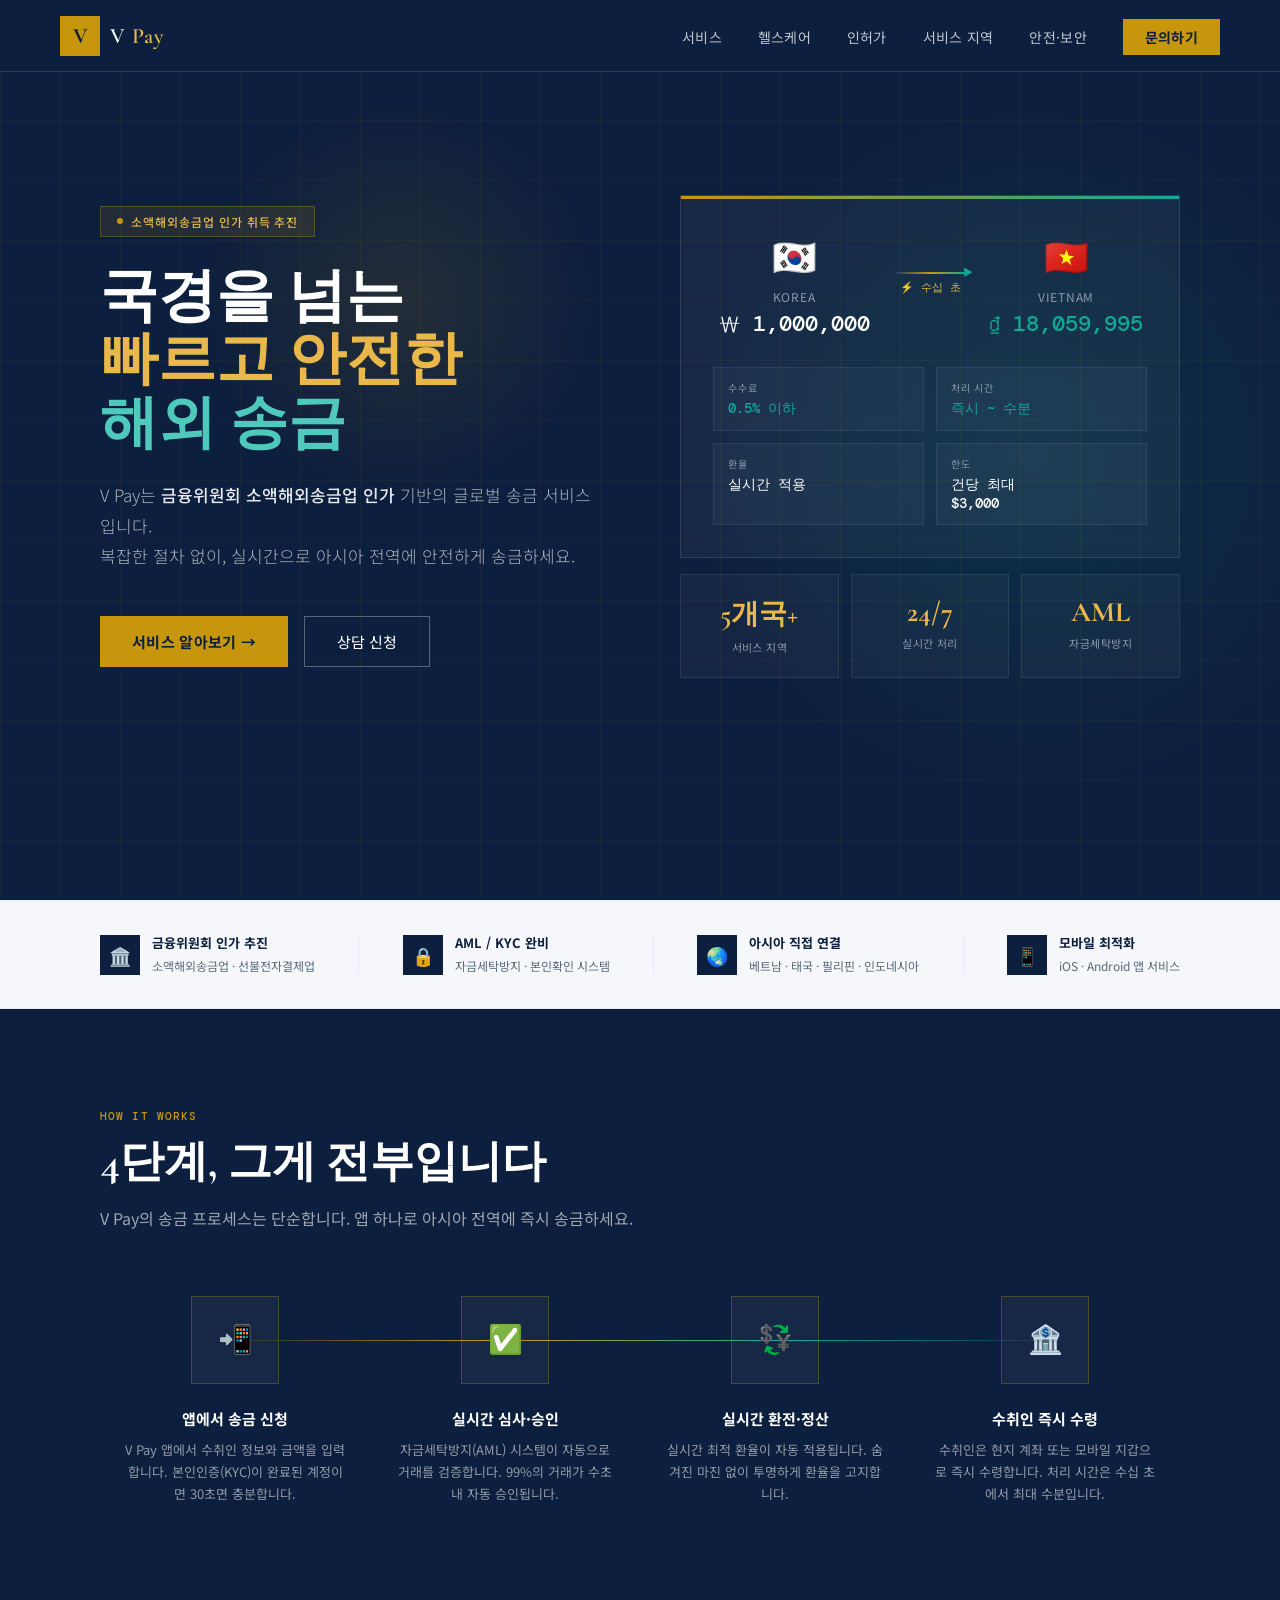
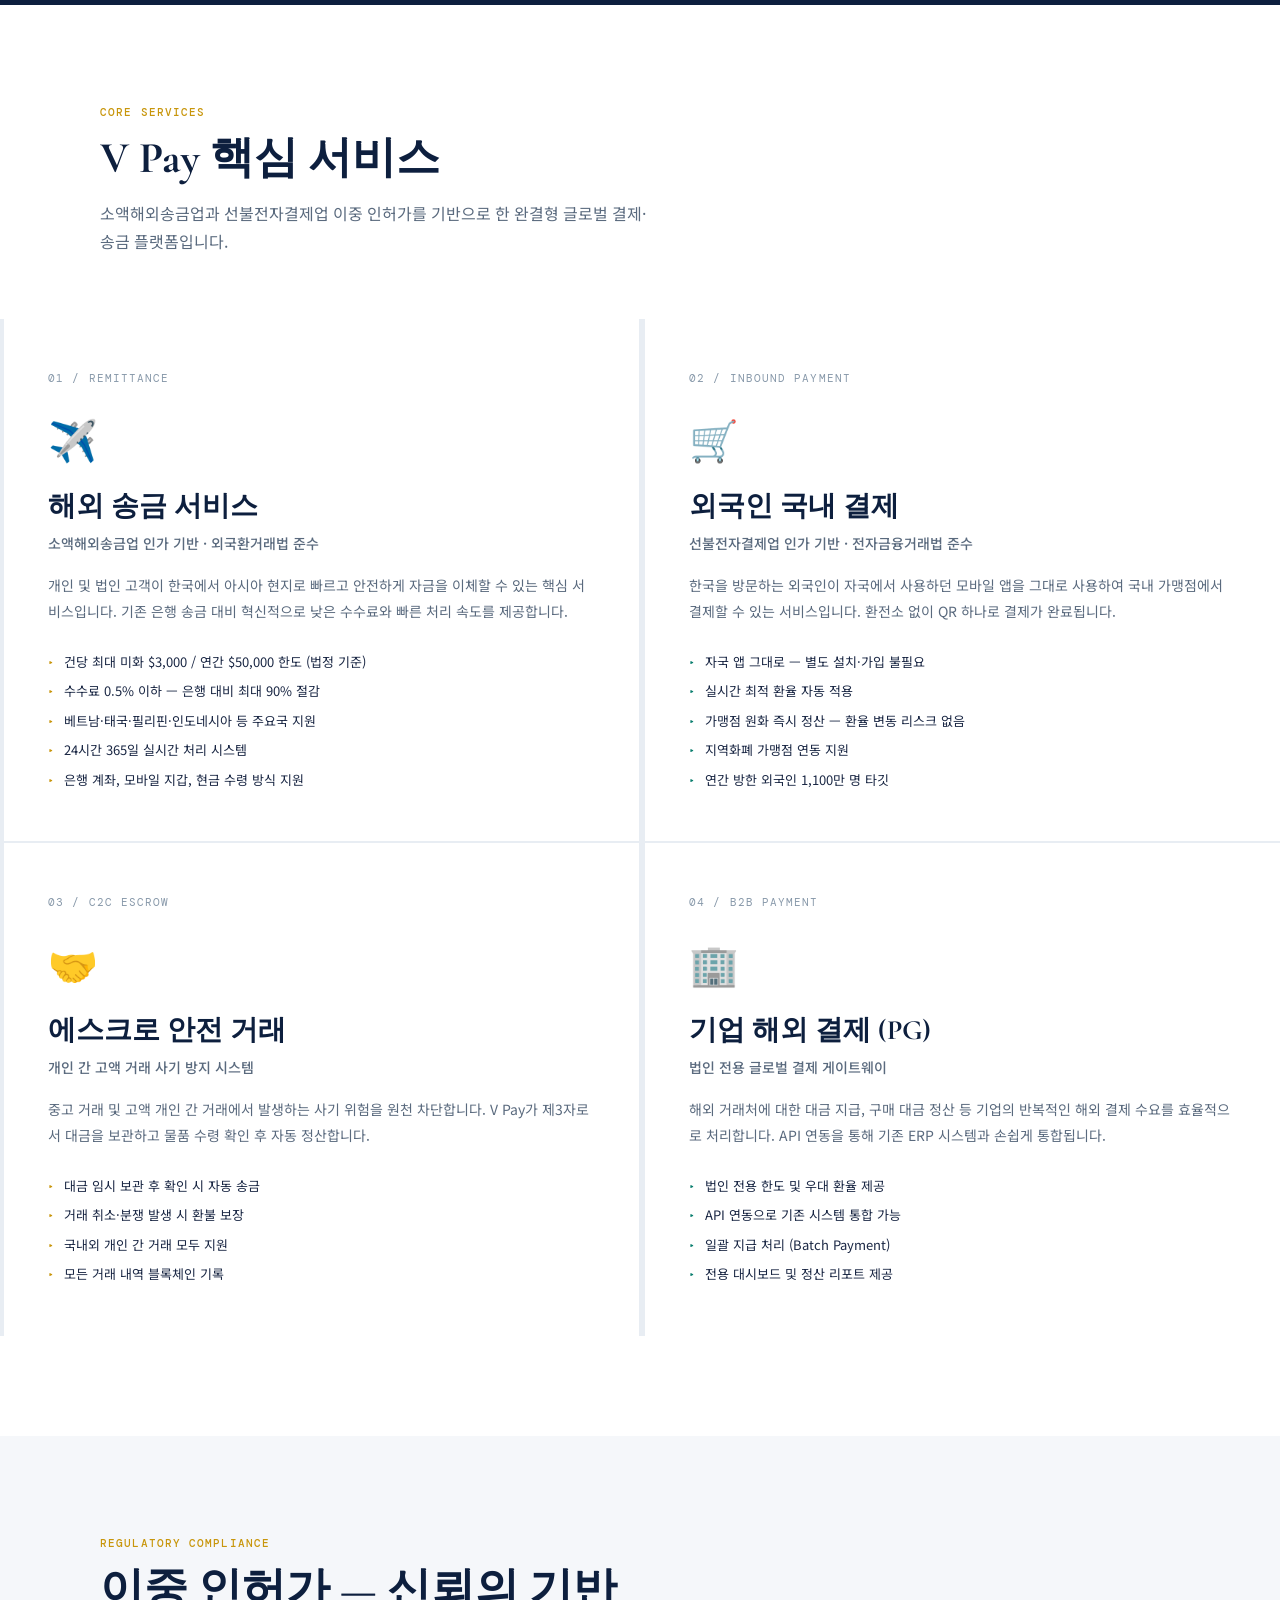
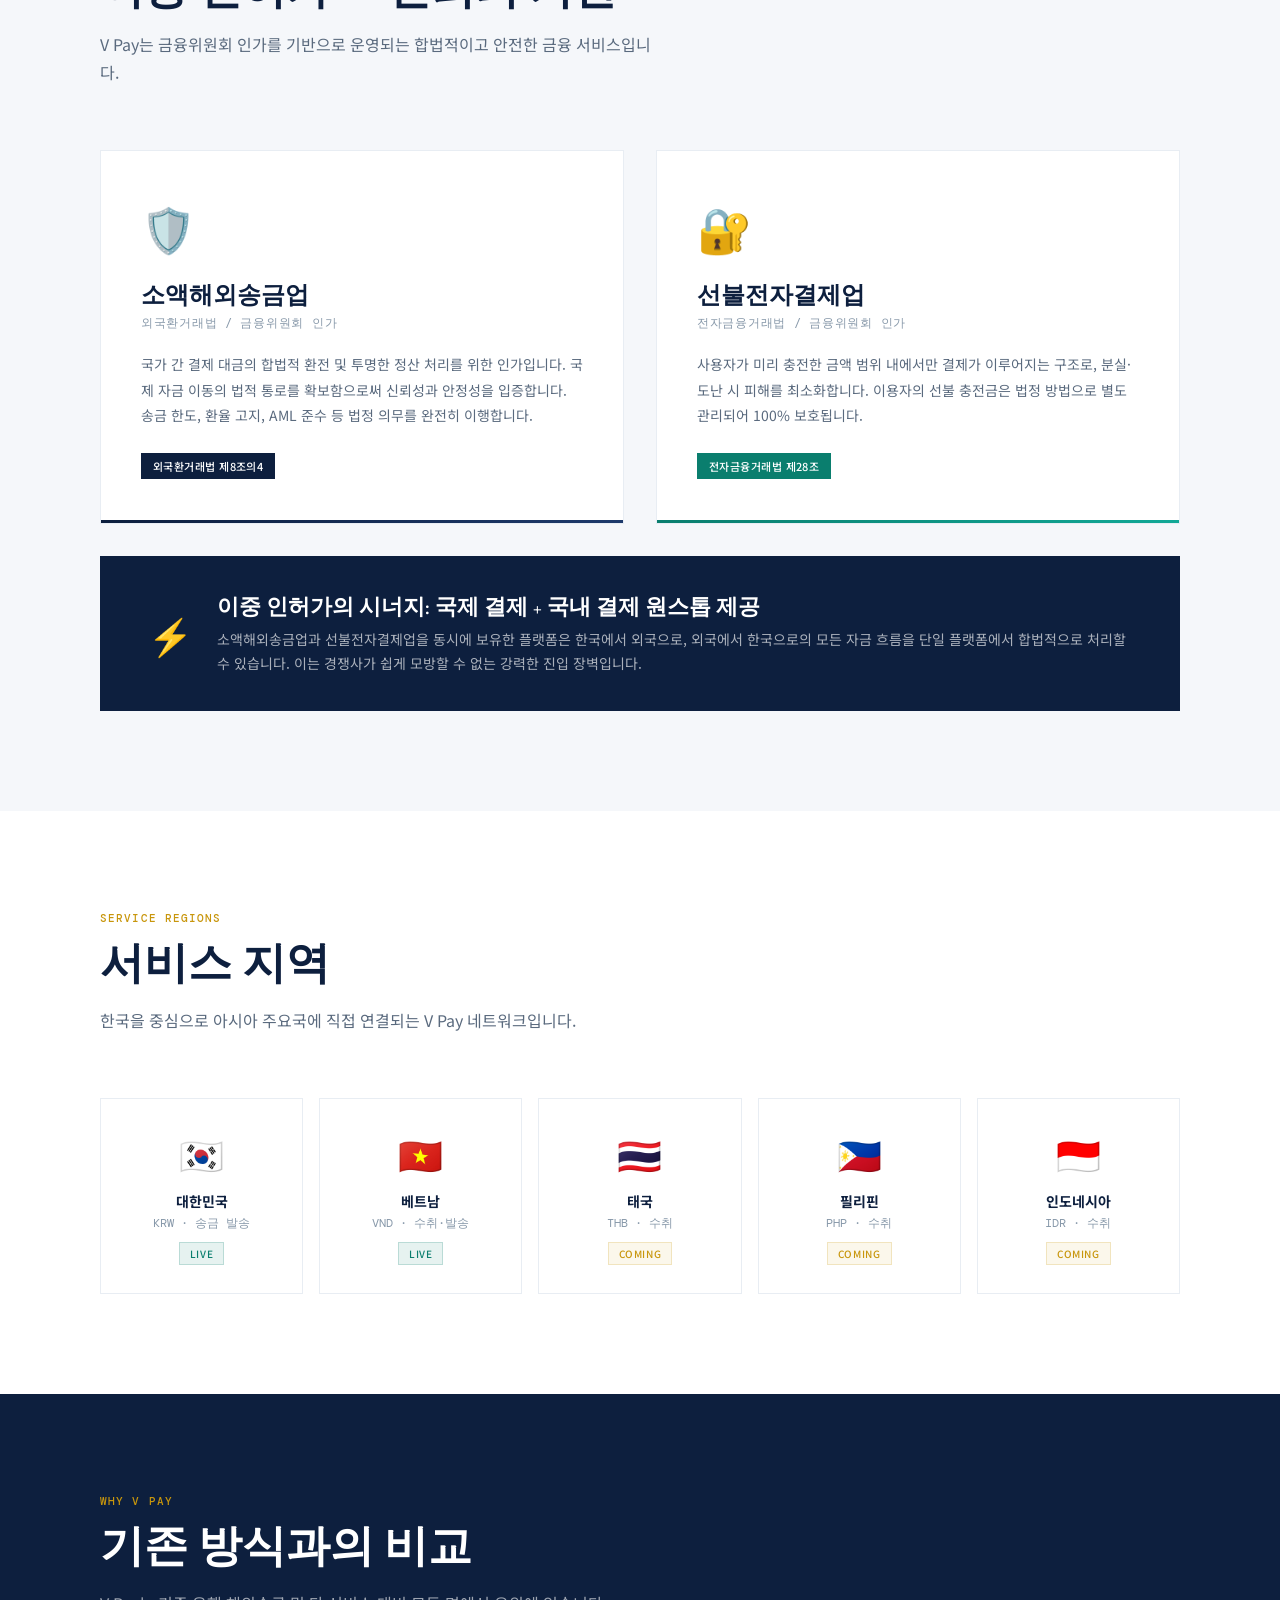
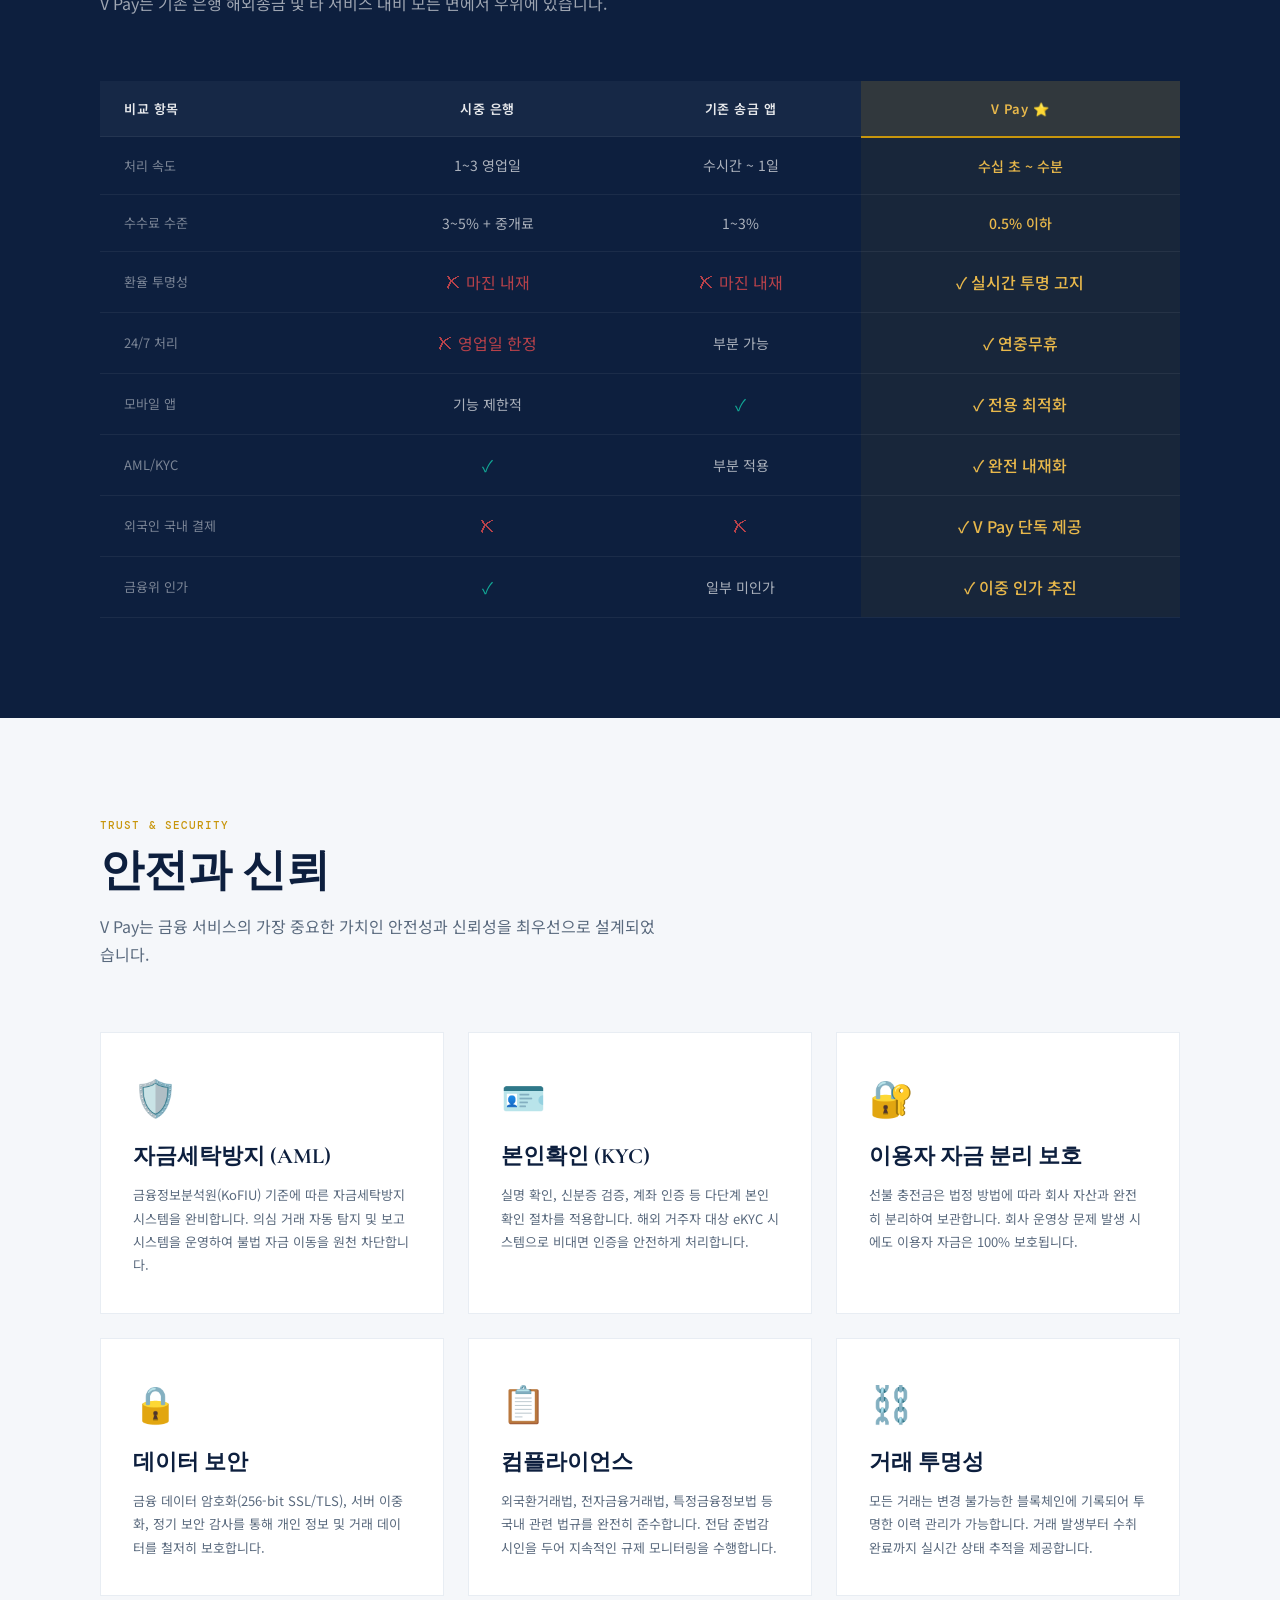
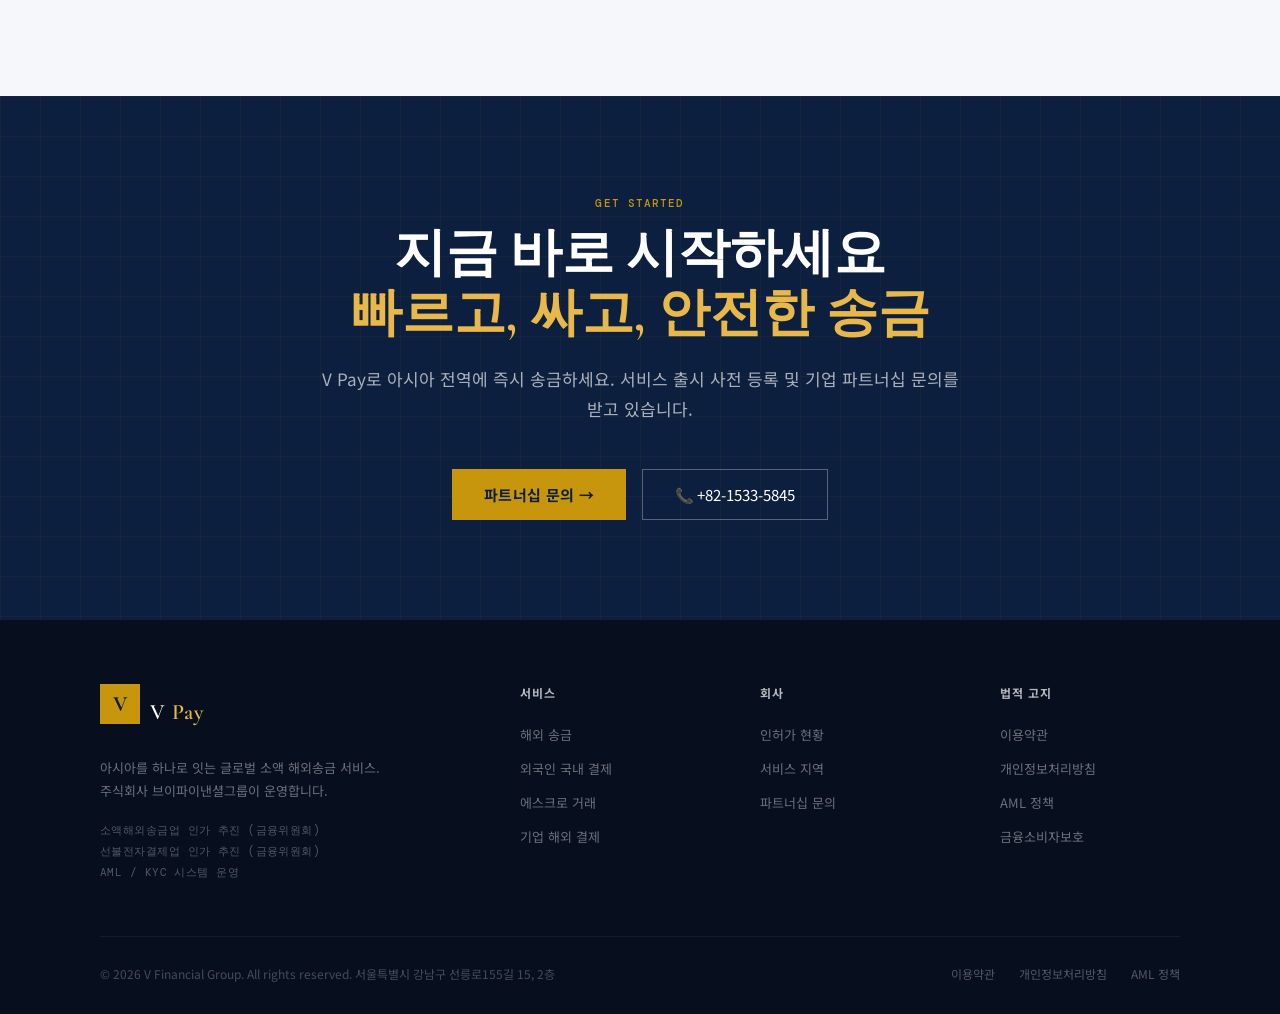
==== commit 5d40d99a: "Move landing pages to root for GitHub Pages deployment Made-with: Cursor" ====
--- a/index.html
+++ b/index.html
@@ -92,6 +92,57 @@
 
 .nav-cta:hover { background: var(--accent-light) !important; color: var(--navy) !important; }
 
+.hamburger {
+  display: none;
+  flex-direction: column; gap: 5px;
+  cursor: pointer; padding: 4px;
+  background: none; border: none;
+}
+
+.hamburger span {
+  display: block; width: 22px; height: 2px;
+  background: rgba(255,255,255,0.8);
+  transition: all 0.3s;
+}
+
+.hamburger.open span:nth-child(1) { transform: rotate(45deg) translate(5px, 5px); }
+.hamburger.open span:nth-child(2) { opacity: 0; }
+.hamburger.open span:nth-child(3) { transform: rotate(-45deg) translate(5px, -5px); }
+
+.mobile-menu {
+  display: none;
+  position: fixed; top: 72px; left: 0; right: 0;
+  background: rgba(7,15,31,0.98);
+  backdrop-filter: blur(12px);
+  border-bottom: 1px solid rgba(200,150,12,0.2);
+  padding: 24px;
+  z-index: 99;
+  flex-direction: column; gap: 4px;
+}
+
+.mobile-menu.open { display: flex; }
+
+.mobile-menu a {
+  color: rgba(255,255,255,0.75);
+  text-decoration: none;
+  font-size: 15px;
+  padding: 12px 0;
+  border-bottom: 1px solid rgba(255,255,255,0.06);
+  transition: color 0.2s;
+}
+
+.mobile-menu a:hover { color: var(--accent-light); }
+
+.mobile-menu a.nav-cta-mobile {
+  margin-top: 12px;
+  background: var(--accent);
+  color: var(--navy) !important;
+  padding: 12px 24px;
+  text-align: center;
+  font-weight: 700;
+  border: none;
+}
+
 /* ── HERO ── */
 .hero {
   min-height: 100vh;
@@ -487,7 +538,7 @@
   transition: all 0.3s;
 }
 
-.service-card:hover { background: #FAFBFD; }
+.service-card:hover { background: #FAFBFD; transform: translateY(-4px); box-shadow: 0 14px 34px rgba(13,31,62,0.08); z-index: 1; }
 
 .service-card::before {
   content: '';
@@ -802,7 +853,7 @@
 .cta-section {
   background: var(--navy);
   text-align: center;
-  padding: 100px 60px;
+  padding: 100px 0;
   position: relative;
   overflow: hidden;
 }
@@ -811,12 +862,16 @@
   content: '';
   position: absolute; inset: 0;
   background-image:
-    linear-gradient(rgba(200,150,12,0.04) 1px, transparent 1px),
-    linear-gradient(90deg, rgba(200,150,12,0.04) 1px, transparent 1px);
+    linear-gradient(rgba(200,150,12,0.05) 1px, transparent 1px),
+    linear-gradient(90deg, rgba(200,150,12,0.05) 1px, transparent 1px);
   background-size: 40px 40px;
 }
 
-.cta-inner { position: relative; z-index: 1; }
+.cta-inner {
+  position: relative; z-index: 1;
+  max-width: 760px; margin: 0 auto;
+  padding: 0 60px;
+}
 
 .cta-inner .section-tag { display: block; text-align: center; }
 
@@ -831,9 +886,9 @@
 .cta-inner h2 span { color: var(--accent-light); }
 
 .cta-inner p {
-  font-size: 17px; color: rgba(255,255,255,0.6);
-  max-width: 560px; margin: 0 auto 44px;
-  line-height: 1.75;
+  font-size: 17px; color: rgba(255,255,255,0.65);
+  margin: 0 0 44px;
+  line-height: 1.8;
 }
 
 .cta-btns {
@@ -938,17 +993,25 @@
 @media (max-width: 768px) {
   nav { padding: 0 24px; }
   .nav-links { display: none; }
+  .hamburger { display: flex; }
   .hero-content { grid-template-columns: 1fr; gap: 40px; padding: 40px 24px; }
   .hero-title { font-size: 38px; }
   .container { padding: 0 24px; }
+  .cta-inner { padding: 0 24px; }
   .steps { grid-template-columns: 1fr 1fr; }
   .services-grid { grid-template-columns: 1fr; }
   .license-grid { grid-template-columns: 1fr; }
+  .license-synergy { flex-direction: column; }
   .regions-grid { grid-template-columns: repeat(3, 1fr); }
   .security-grid { grid-template-columns: 1fr; }
   .footer-grid { grid-template-columns: 1fr; gap: 32px; }
+  .footer-inner { padding: 0 24px; }
   .compare-table { font-size: 12px; }
   .compare-table th, .compare-table td { padding: 12px 14px; }
+  .cta-section { padding: 72px 0; }
+  .cta-inner h2 { font-size: 36px; }
+  section { padding: 72px 0; }
+  .trust-inner { padding: 0 24px; }
 }
 </style>
 </head>
@@ -962,12 +1025,24 @@
   </a>
   <ul class="nav-links">
     <li><a href="#services">서비스</a></li>
+    <li><a href="healthcare.html">헬스케어</a></li>
     <li><a href="#license">인허가</a></li>
     <li><a href="#regions">서비스 지역</a></li>
     <li><a href="#security">안전·보안</a></li>
     <li><a href="#contact" class="nav-cta">문의하기</a></li>
   </ul>
+  <button class="hamburger" id="hamburger" aria-label="메뉴 열기">
+    <span></span><span></span><span></span>
+  </button>
 </nav>
+<div class="mobile-menu" id="mobileMenu">
+  <a href="#services">서비스</a>
+  <a href="healthcare.html">헬스케어</a>
+  <a href="#license">인허가</a>
+  <a href="#regions">서비스 지역</a>
+  <a href="#security">안전·보안</a>
+  <a href="#contact" class="nav-cta-mobile">문의하기</a>
+</div>
 
 <!-- ── HERO ── -->
 <section class="hero">
@@ -1463,6 +1538,20 @@
   };
   requestAnimationFrame(step);
 }
+
+// Mobile hamburger
+const hamburger = document.getElementById('hamburger');
+const mobileMenu = document.getElementById('mobileMenu');
+hamburger.addEventListener('click', () => {
+  hamburger.classList.toggle('open');
+  mobileMenu.classList.toggle('open');
+});
+mobileMenu.querySelectorAll('a').forEach(a => {
+  a.addEventListener('click', () => {
+    hamburger.classList.remove('open');
+    mobileMenu.classList.remove('open');
+  });
+});
 </script>
 </body>
 </html>
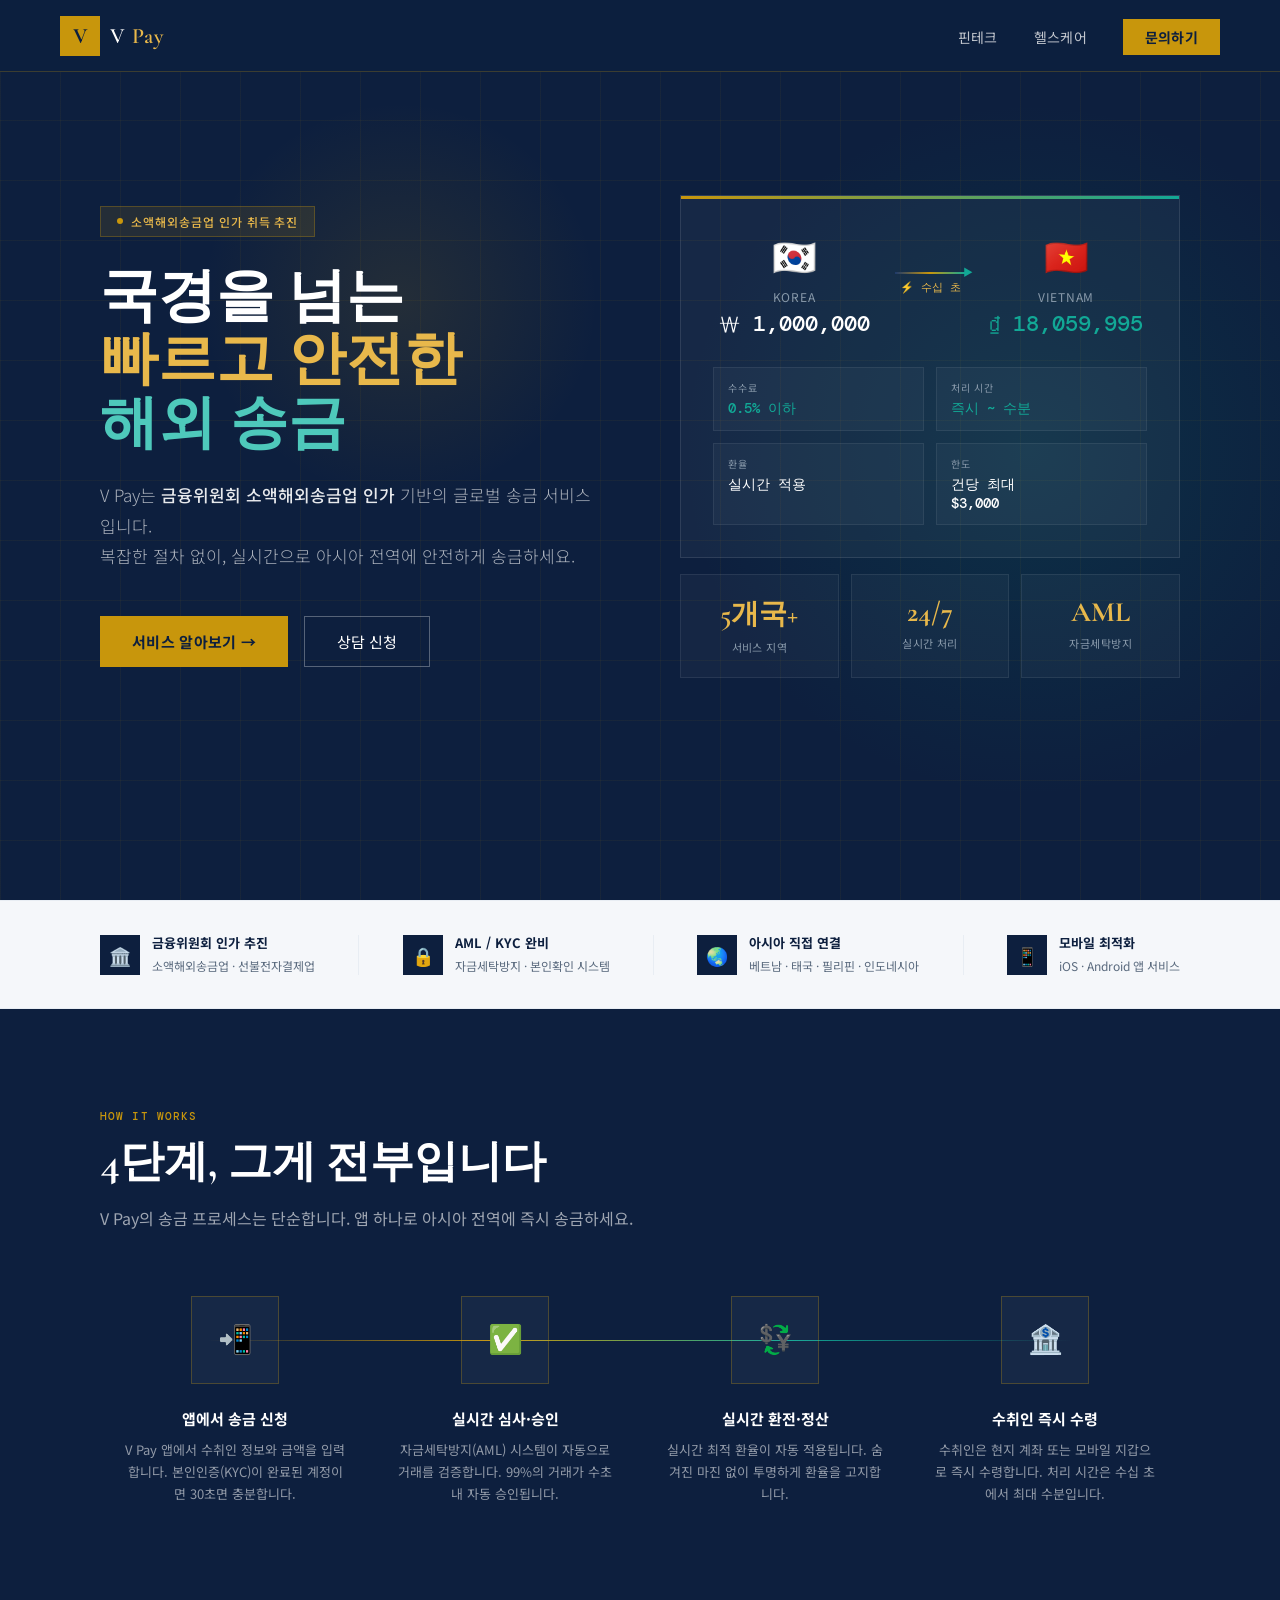
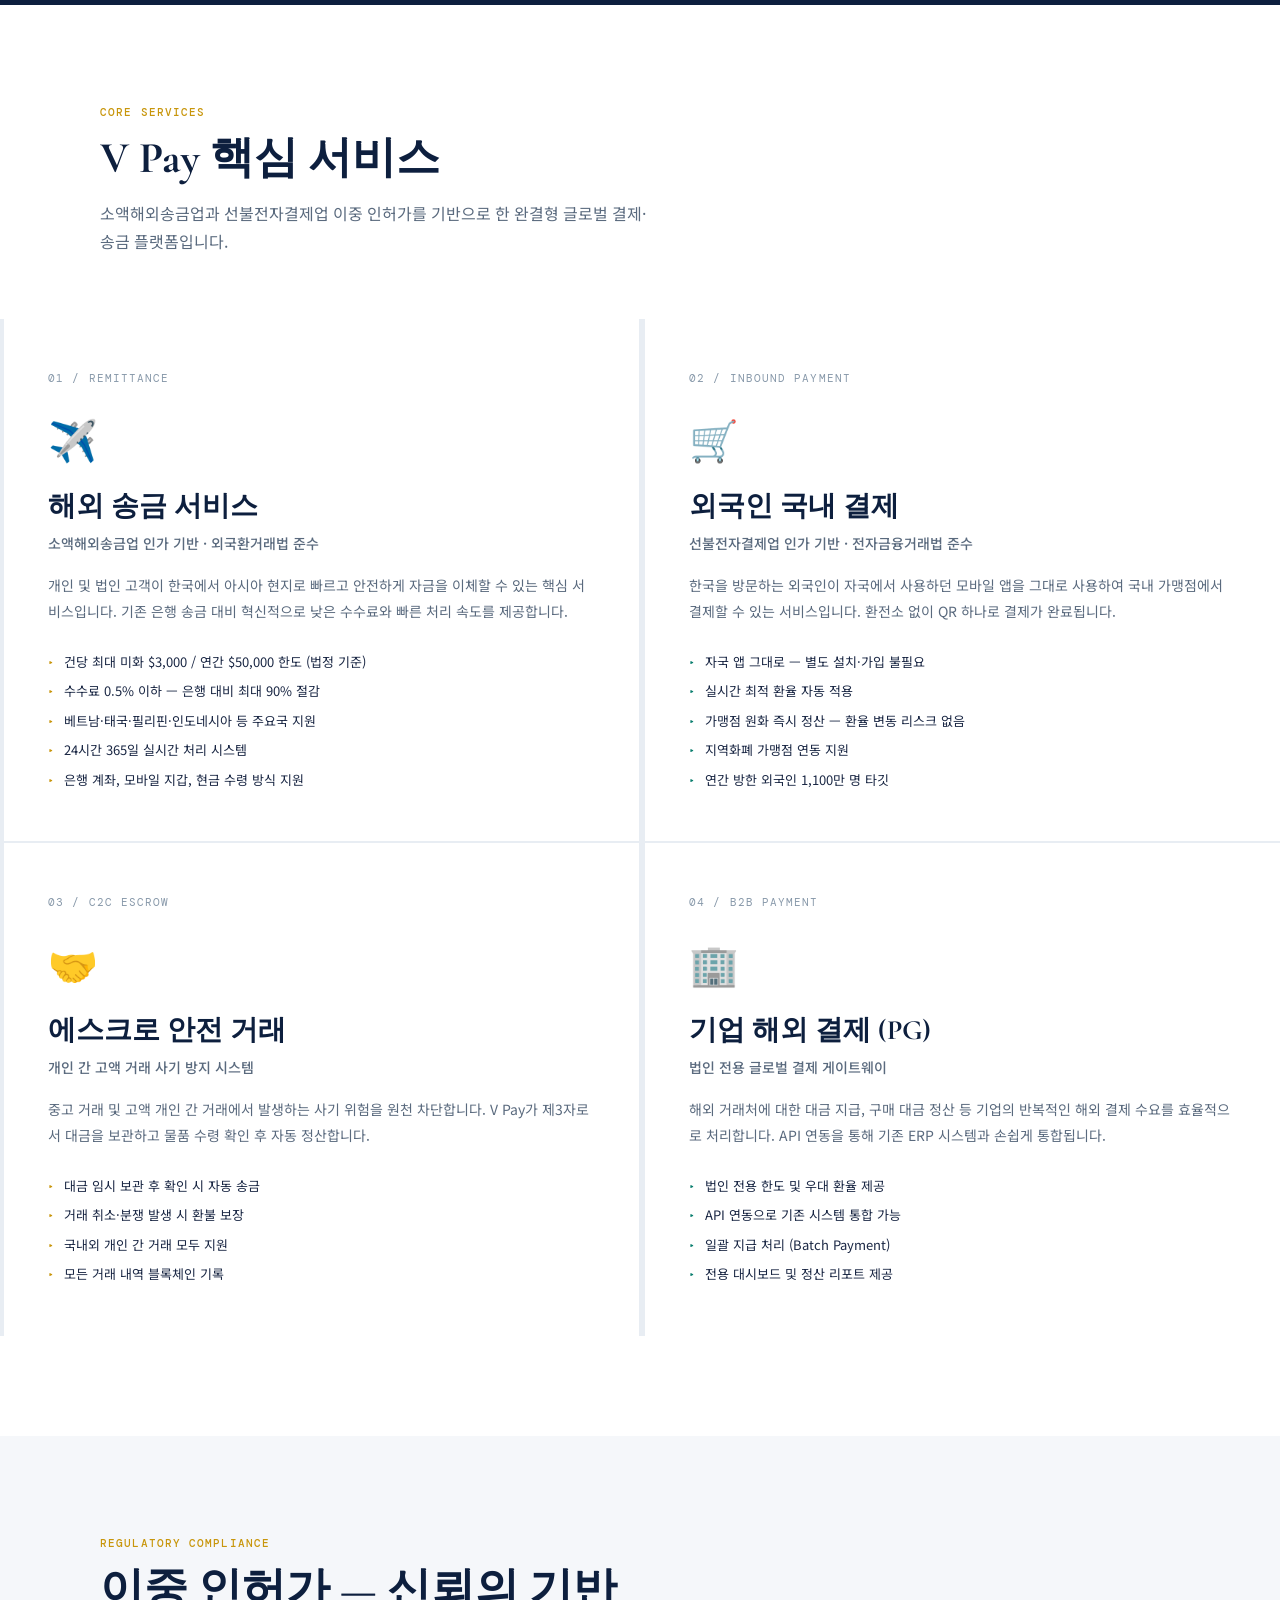
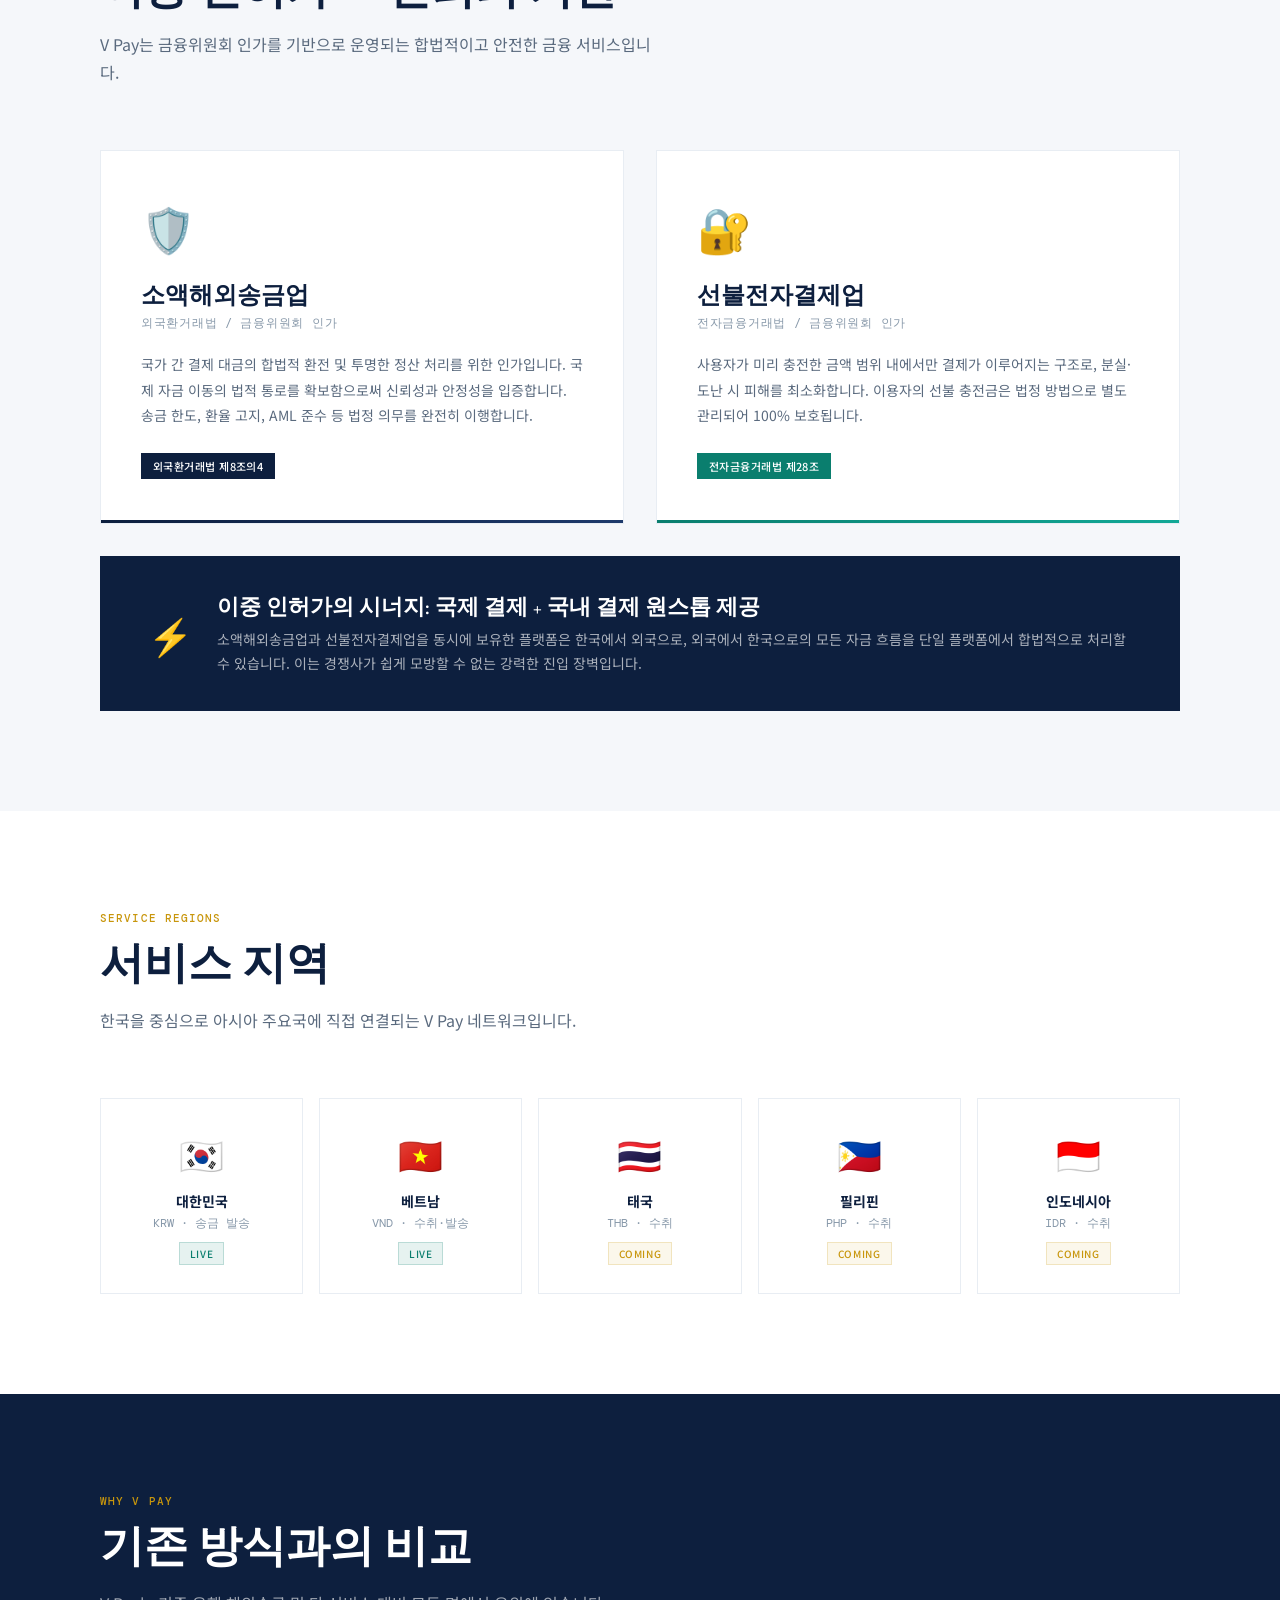
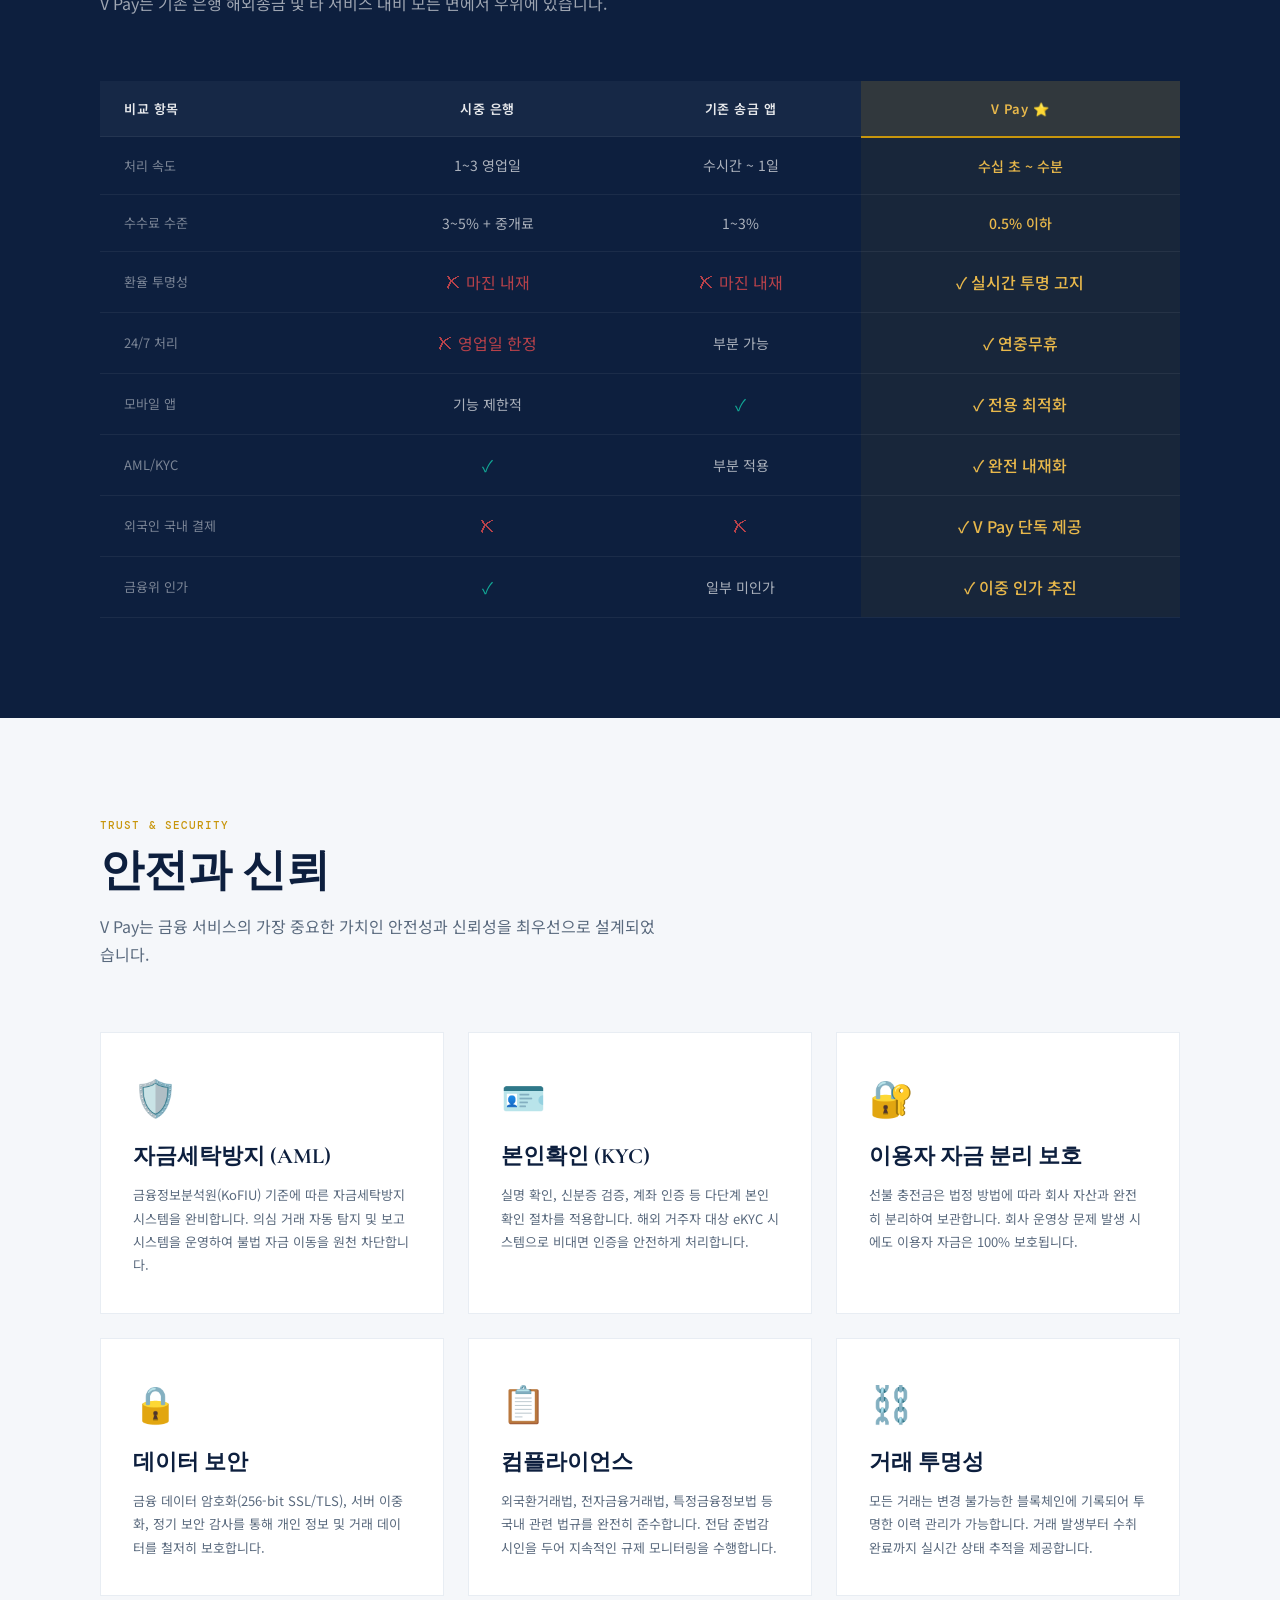
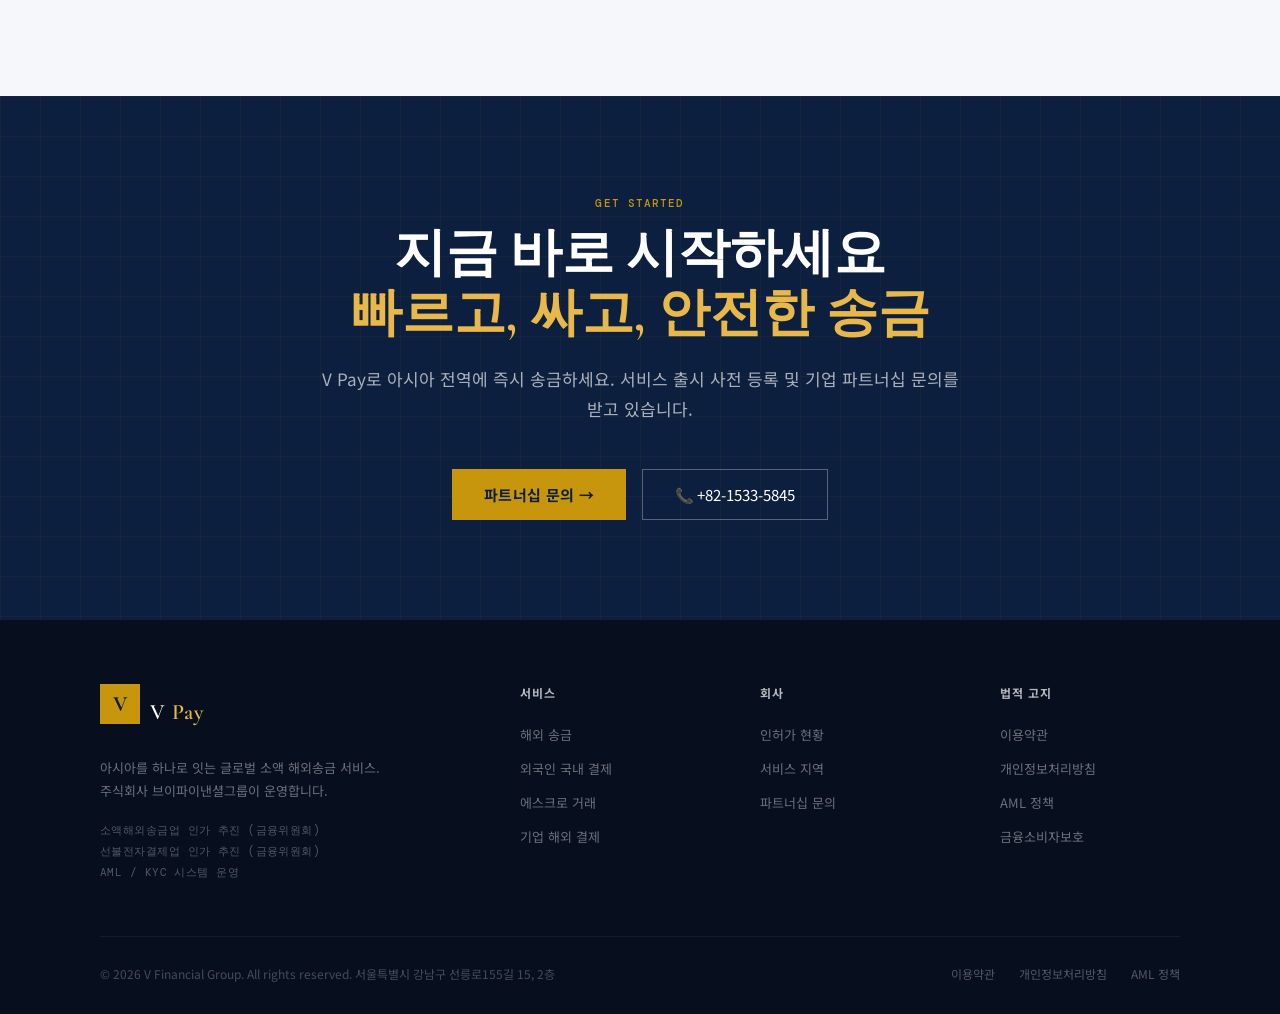
==== commit 453923b9: "Simplify nav: keep Fintech, Healthcare, Contact only Made-with: Cursor" ====
--- a/index.html
+++ b/index.html
@@ -1024,11 +1024,8 @@
     <span class="logo-text">V <span>Pay</span></span>
   </a>
   <ul class="nav-links">
-    <li><a href="#services">서비스</a></li>
+    <li><a href="#">핀테크</a></li>
     <li><a href="healthcare.html">헬스케어</a></li>
-    <li><a href="#license">인허가</a></li>
-    <li><a href="#regions">서비스 지역</a></li>
-    <li><a href="#security">안전·보안</a></li>
     <li><a href="#contact" class="nav-cta">문의하기</a></li>
   </ul>
   <button class="hamburger" id="hamburger" aria-label="메뉴 열기">
@@ -1036,11 +1033,8 @@
   </button>
 </nav>
 <div class="mobile-menu" id="mobileMenu">
-  <a href="#services">서비스</a>
+  <a href="#">핀테크</a>
   <a href="healthcare.html">헬스케어</a>
-  <a href="#license">인허가</a>
-  <a href="#regions">서비스 지역</a>
-  <a href="#security">안전·보안</a>
   <a href="#contact" class="nav-cta-mobile">문의하기</a>
 </div>
 
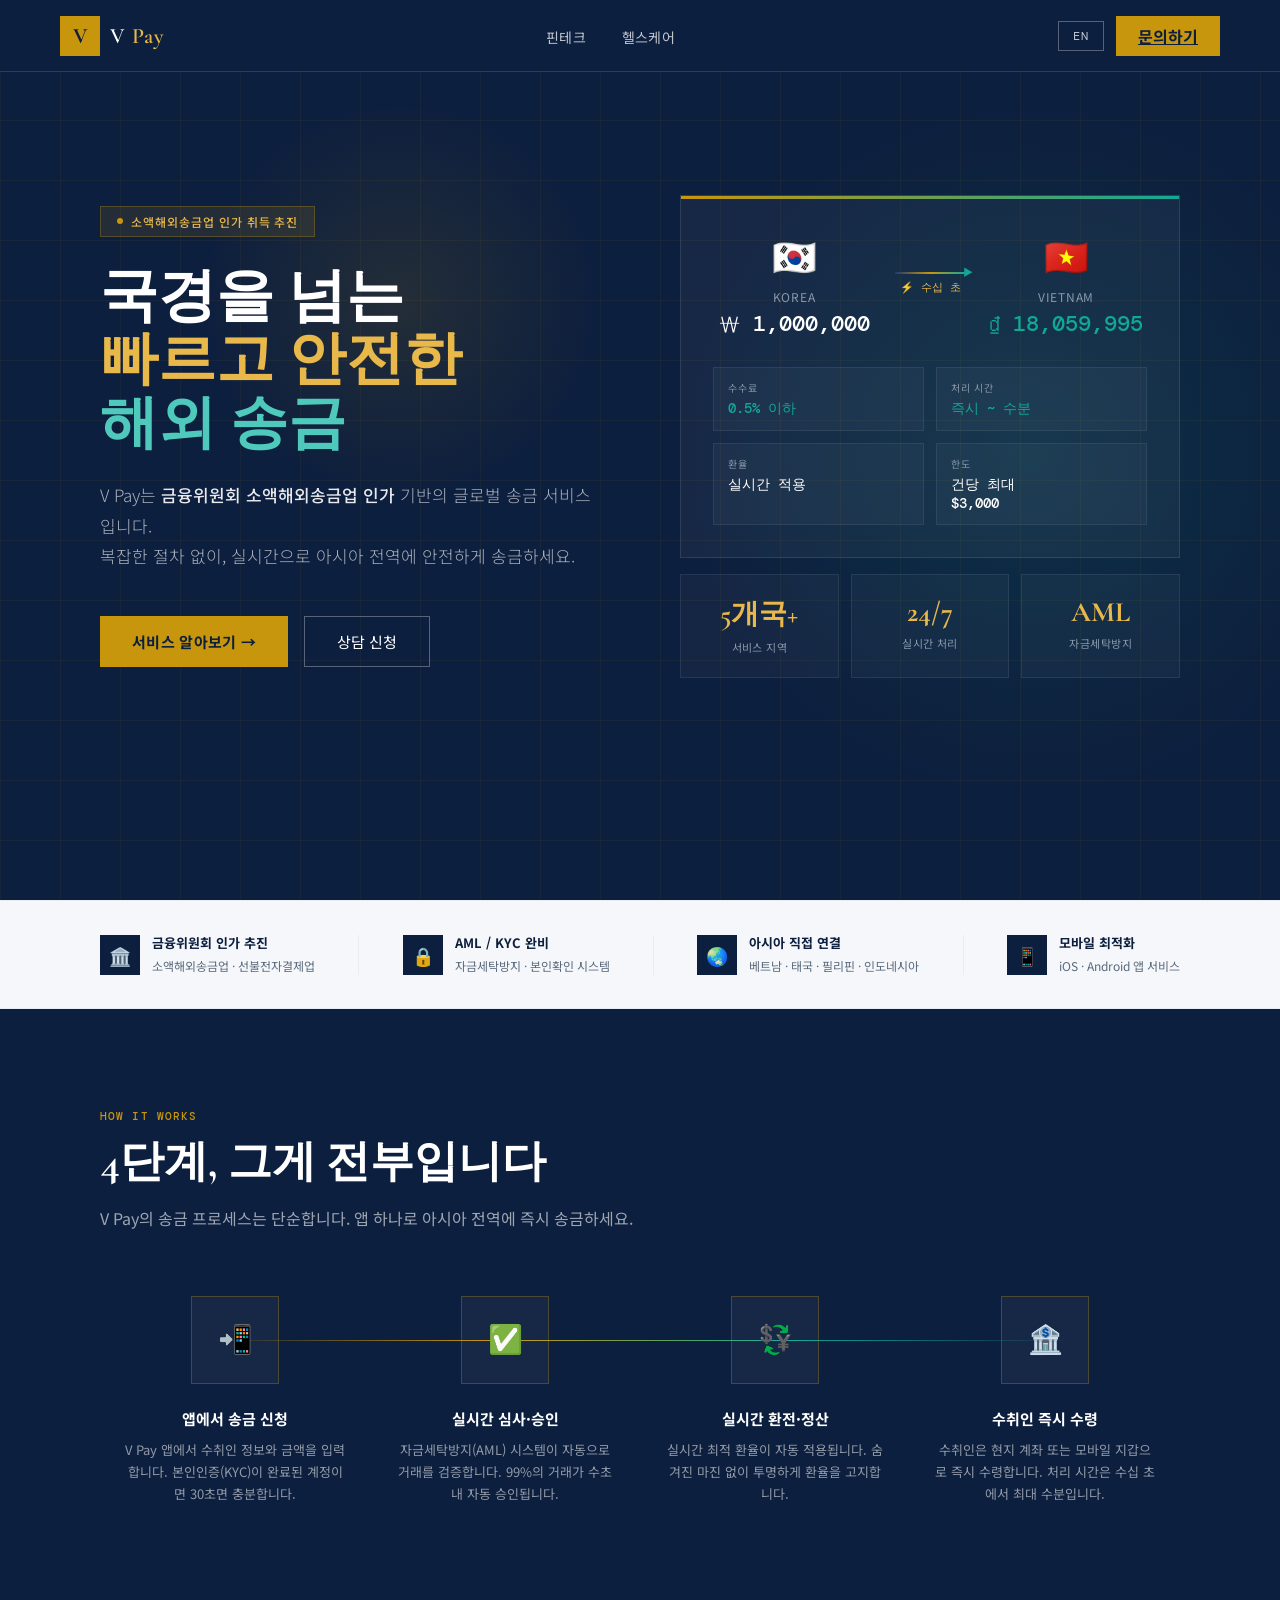
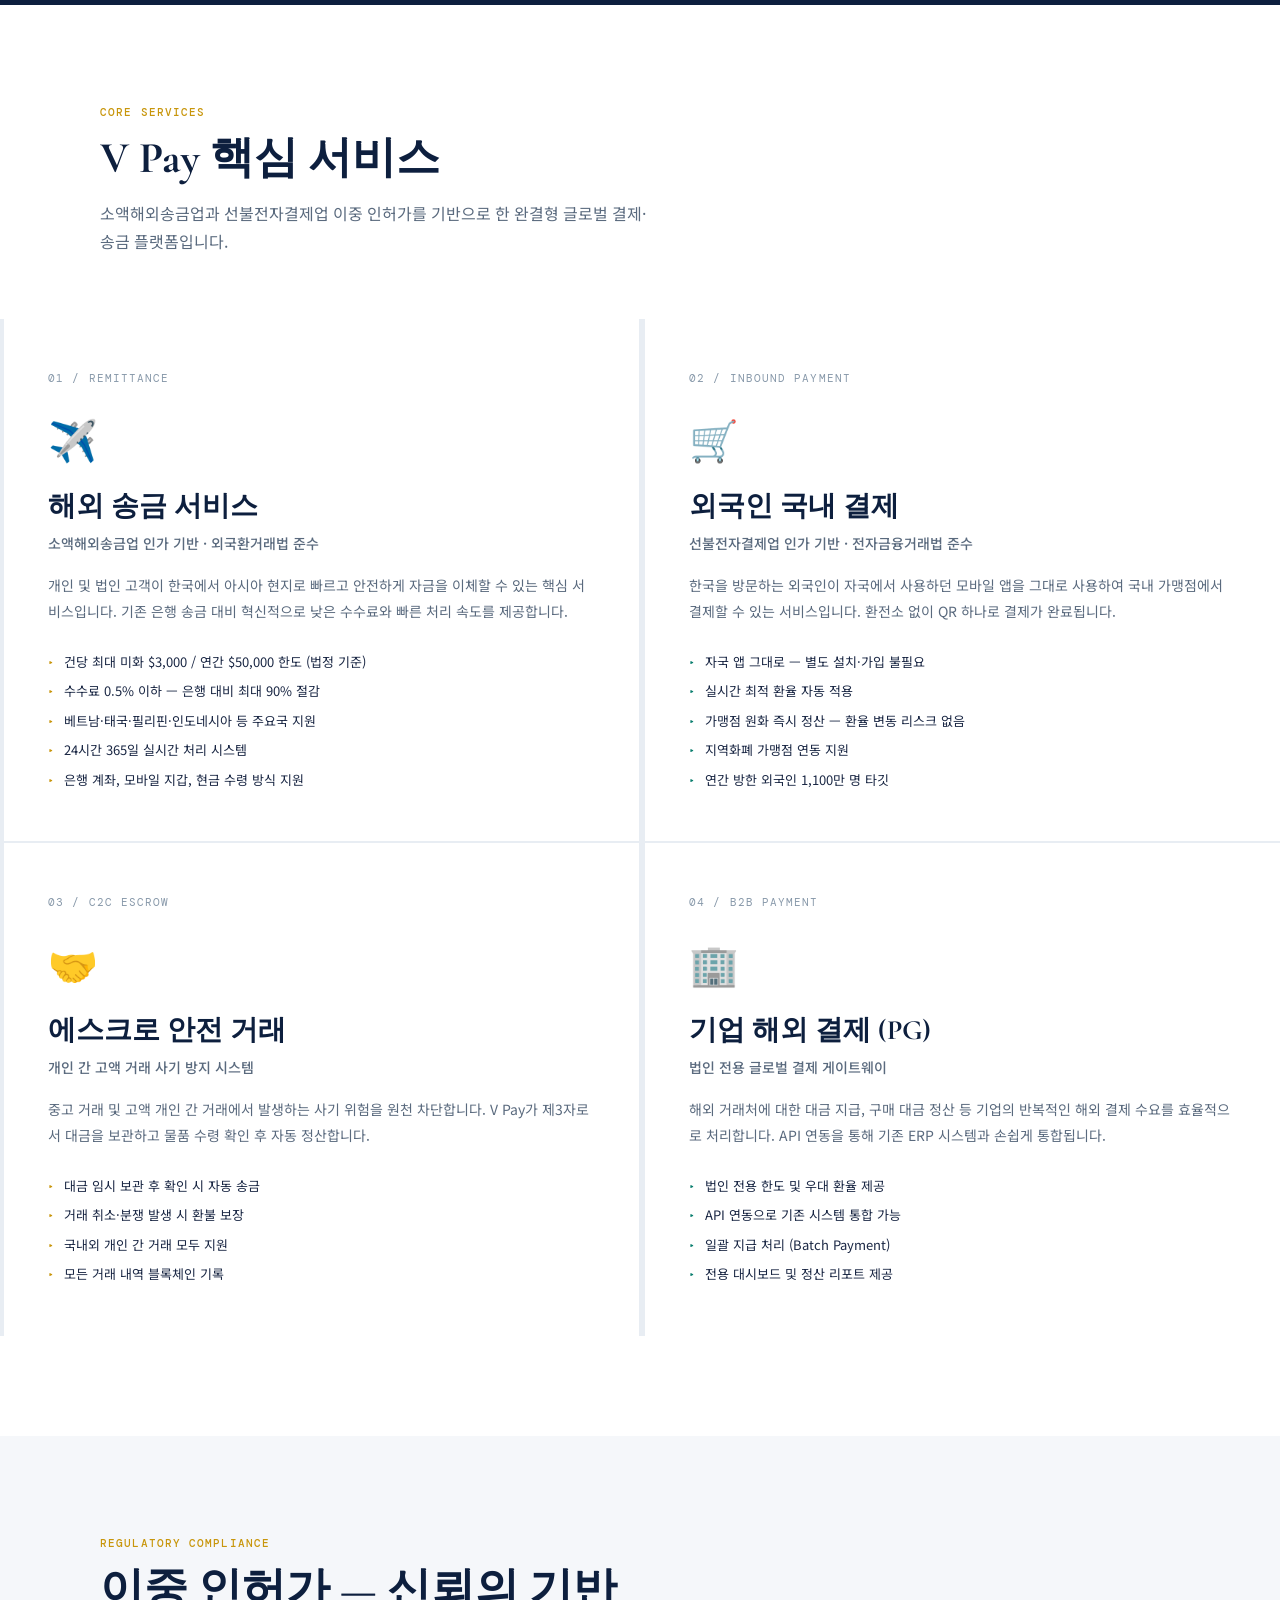
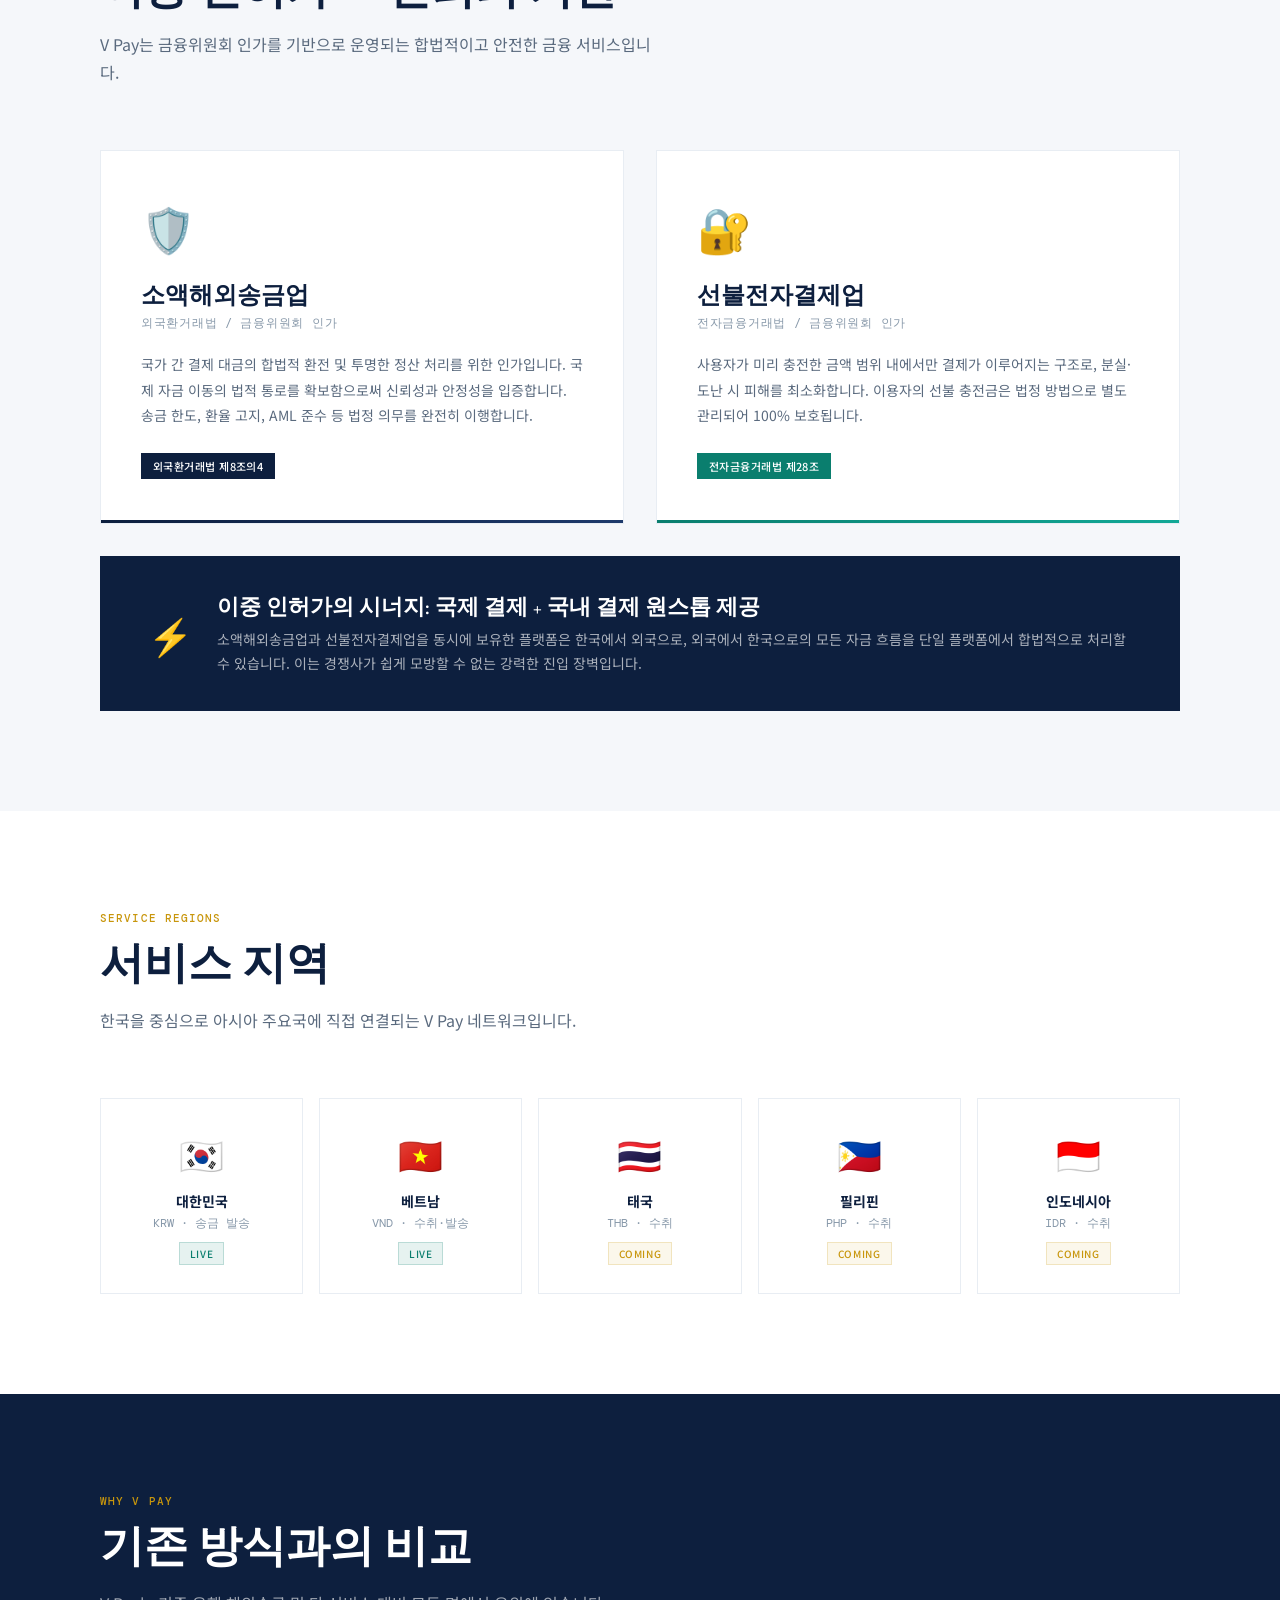
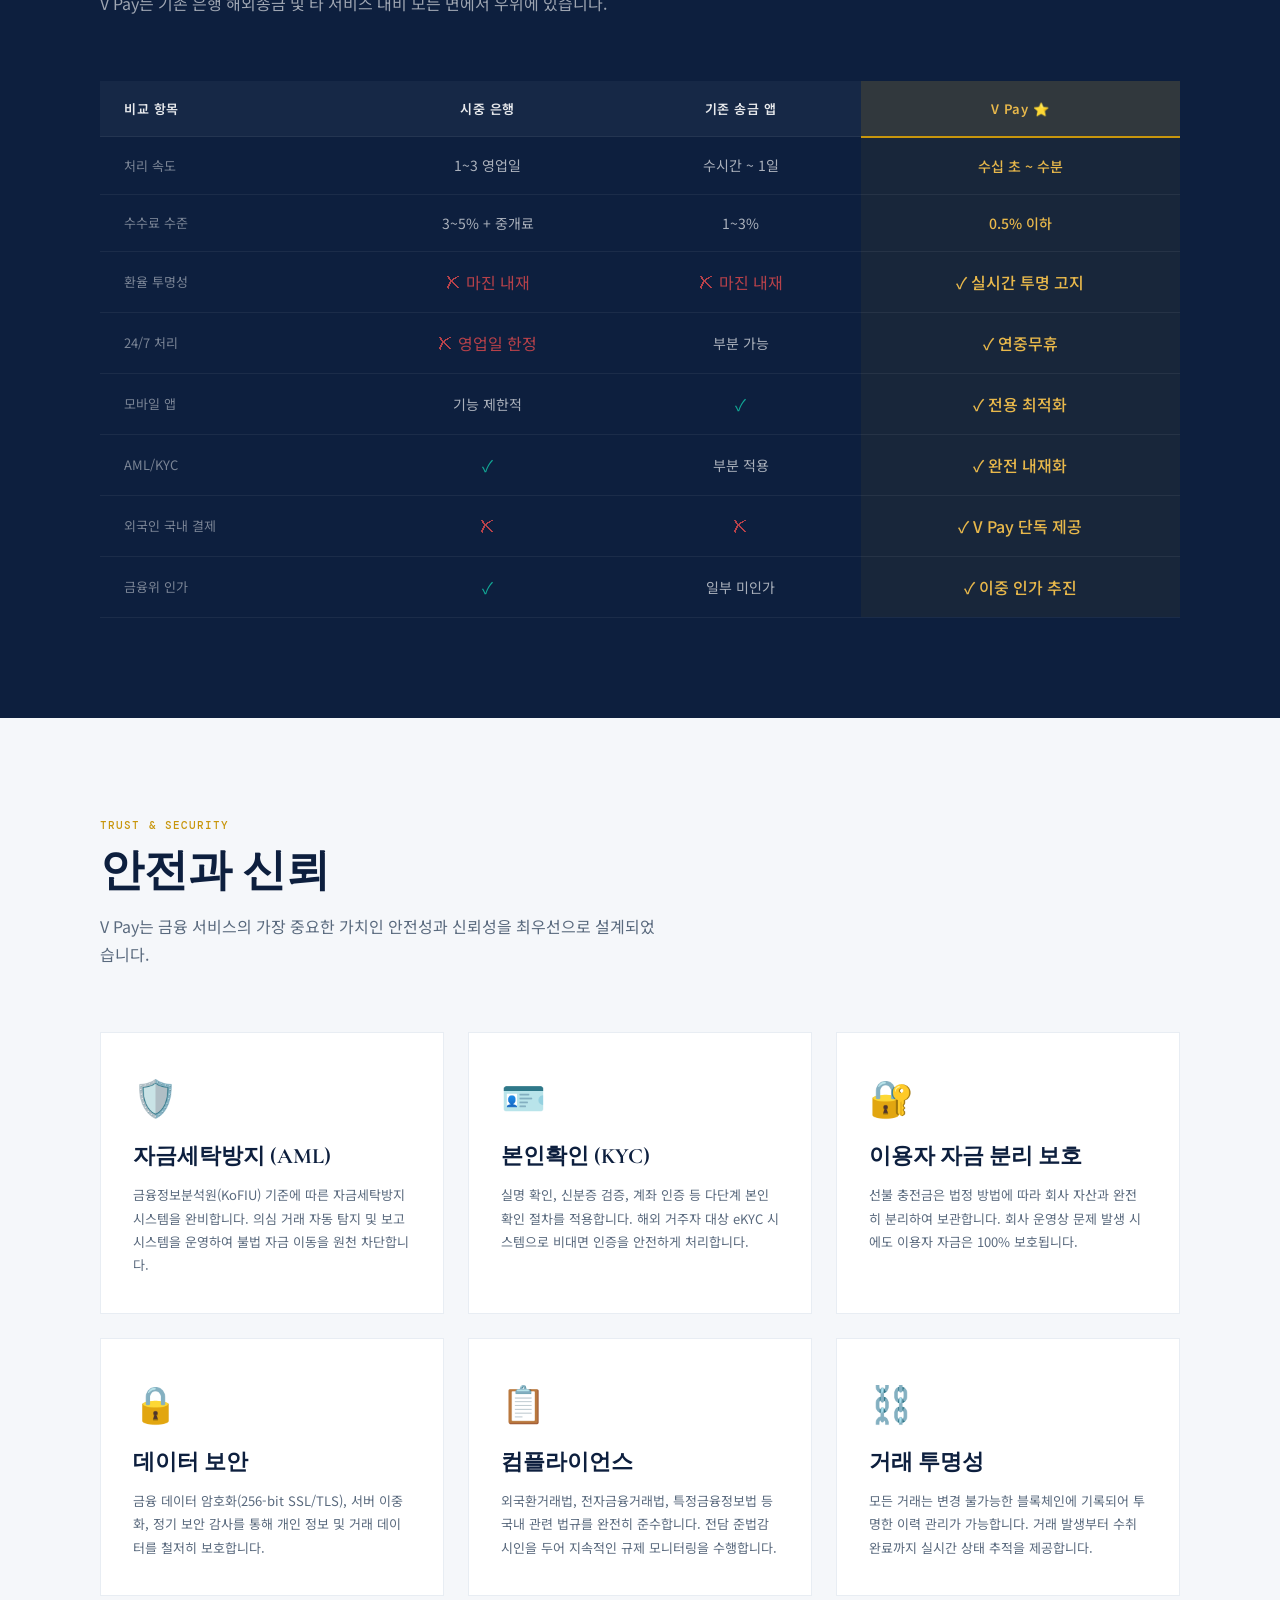
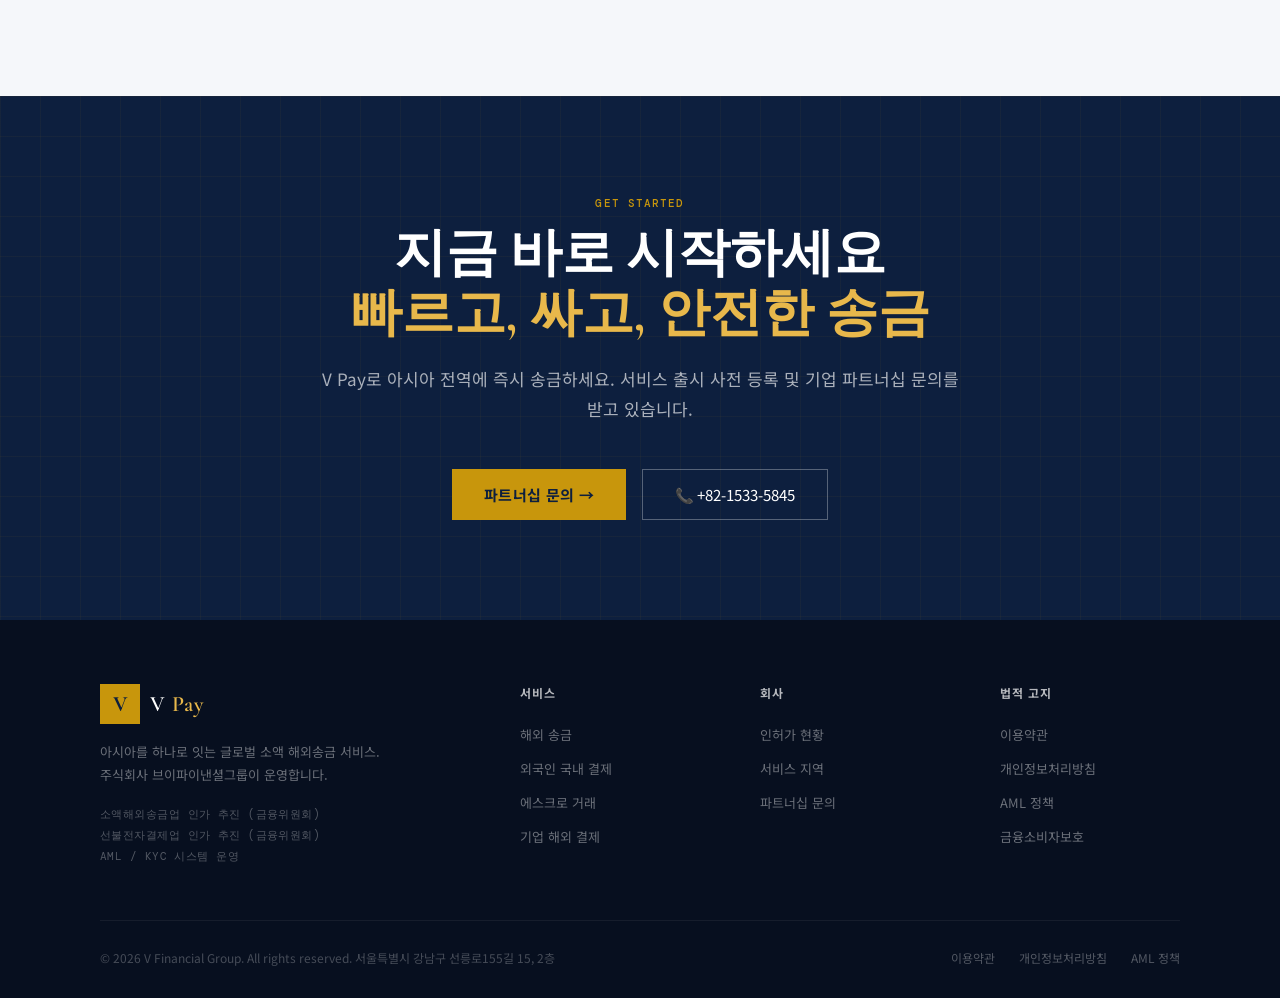
==== commit 2af357fd: "Add KO/EN language toggle to both landing pages Made-with: Cursor" ====
--- a/index.html
+++ b/index.html
@@ -22,978 +22,246 @@
   --text: #1A2744;
   --text-muted: #5A6A7E;
 }
-
 *, *::before, *::after { box-sizing: border-box; margin: 0; padding: 0; }
-
 html { scroll-behavior: smooth; }
-
-body {
-  font-family: 'Noto Sans KR', sans-serif;
-  background: var(--white);
-  color: var(--text);
-  overflow-x: hidden;
-}
-
-/* ── NAV ── */
+body { font-family: 'Noto Sans KR', sans-serif; background: var(--white); color: var(--text); overflow-x: hidden; }
+
+/* NAV */
 nav {
   position: fixed; top: 0; left: 0; right: 0; z-index: 100;
   display: flex; align-items: center; justify-content: space-between;
-  padding: 0 60px;
-  height: 72px;
-  background: rgba(13,31,62,0.97);
-  backdrop-filter: blur(12px);
+  padding: 0 60px; height: 72px;
+  background: rgba(13,31,62,0.97); backdrop-filter: blur(12px);
   border-bottom: 1px solid rgba(200,150,12,0.25);
 }
-
-.nav-logo {
-  display: flex; align-items: center; gap: 10px;
-  text-decoration: none;
-}
-
+.nav-logo { display: flex; align-items: center; gap: 10px; text-decoration: none; }
 .logo-mark {
-  width: 40px; height: 40px;
-  background: var(--accent);
+  width: 40px; height: 40px; background: var(--accent);
   display: flex; align-items: center; justify-content: center;
-  font-family: 'Cormorant Garamond', serif;
-  font-size: 22px; font-weight: 700;
-  color: var(--navy);
-}
-
-.logo-text {
-  font-family: 'Cormorant Garamond', serif;
-  font-size: 22px; font-weight: 600;
-  color: var(--white);
-  letter-spacing: 0.04em;
-}
-
+  font-family: 'Cormorant Garamond', serif; font-size: 22px; font-weight: 700; color: var(--navy);
+}
+.logo-text { font-family: 'Cormorant Garamond', serif; font-size: 22px; font-weight: 600; color: var(--white); letter-spacing: 0.04em; }
 .logo-text span { color: var(--accent-light); }
-
-.nav-links {
-  display: flex; gap: 36px; list-style: none;
-}
-
-.nav-links a {
-  color: rgba(255,255,255,0.75);
-  text-decoration: none;
-  font-size: 14px; font-weight: 400;
-  letter-spacing: 0.02em;
-  transition: color 0.2s;
-}
-
+.nav-links { display: flex; gap: 36px; list-style: none; align-items: center; }
+.nav-links a { color: rgba(255,255,255,0.75); text-decoration: none; font-size: 14px; letter-spacing: 0.02em; transition: color 0.2s; }
 .nav-links a:hover { color: var(--accent-light); }
-
 .nav-cta {
-  background: var(--accent);
-  color: var(--navy) !important;
-  padding: 8px 22px;
-  font-weight: 700 !important;
-  transition: background 0.2s !important;
-}
-
-.nav-cta:hover { background: var(--accent-light) !important; color: var(--navy) !important; }
-
-.hamburger {
-  display: none;
-  flex-direction: column; gap: 5px;
-  cursor: pointer; padding: 4px;
-  background: none; border: none;
-}
-
-.hamburger span {
-  display: block; width: 22px; height: 2px;
-  background: rgba(255,255,255,0.8);
-  transition: all 0.3s;
-}
-
-.hamburger.open span:nth-child(1) { transform: rotate(45deg) translate(5px, 5px); }
+  background: var(--accent); color: var(--navy) !important;
+  padding: 8px 22px; font-weight: 700 !important; transition: background 0.2s !important;
+}
+.nav-cta:hover { background: var(--accent-light) !important; }
+.nav-right { display: flex; align-items: center; gap: 12px; }
+.lang-toggle {
+  background: transparent; border: 1px solid rgba(255,255,255,0.3);
+  color: rgba(255,255,255,0.75); padding: 6px 14px;
+  font-size: 12px; font-family: 'DM Mono', monospace; letter-spacing: 0.1em;
+  cursor: pointer; transition: all 0.2s; white-space: nowrap;
+}
+.lang-toggle:hover { border-color: var(--accent-light); color: var(--accent-light); }
+.hamburger { display: none; flex-direction: column; gap: 5px; cursor: pointer; padding: 4px; background: none; border: none; }
+.hamburger span { display: block; width: 22px; height: 2px; background: rgba(255,255,255,0.8); transition: all 0.3s; }
+.hamburger.open span:nth-child(1) { transform: rotate(45deg) translate(5px,5px); }
 .hamburger.open span:nth-child(2) { opacity: 0; }
-.hamburger.open span:nth-child(3) { transform: rotate(-45deg) translate(5px, -5px); }
-
+.hamburger.open span:nth-child(3) { transform: rotate(-45deg) translate(5px,-5px); }
 .mobile-menu {
-  display: none;
-  position: fixed; top: 72px; left: 0; right: 0;
-  background: rgba(7,15,31,0.98);
-  backdrop-filter: blur(12px);
+  display: none; position: fixed; top: 72px; left: 0; right: 0;
+  background: rgba(7,15,31,0.98); backdrop-filter: blur(12px);
   border-bottom: 1px solid rgba(200,150,12,0.2);
-  padding: 24px;
-  z-index: 99;
-  flex-direction: column; gap: 4px;
-}
-
+  padding: 24px; z-index: 99; flex-direction: column; gap: 4px;
+}
 .mobile-menu.open { display: flex; }
-
-.mobile-menu a {
-  color: rgba(255,255,255,0.75);
-  text-decoration: none;
-  font-size: 15px;
-  padding: 12px 0;
-  border-bottom: 1px solid rgba(255,255,255,0.06);
-  transition: color 0.2s;
-}
-
+.mobile-menu a { color: rgba(255,255,255,0.75); text-decoration: none; font-size: 15px; padding: 12px 0; border-bottom: 1px solid rgba(255,255,255,0.06); transition: color 0.2s; }
 .mobile-menu a:hover { color: var(--accent-light); }
-
-.mobile-menu a.nav-cta-mobile {
-  margin-top: 12px;
-  background: var(--accent);
-  color: var(--navy) !important;
-  padding: 12px 24px;
-  text-align: center;
-  font-weight: 700;
-  border: none;
-}
-
-/* ── HERO ── */
-.hero {
-  min-height: 100vh;
-  background: var(--navy);
-  display: flex; align-items: center;
-  position: relative;
-  overflow: hidden;
-  padding-top: 72px;
-}
-
-.hero-grid {
-  position: absolute; inset: 0;
-  background-image:
-    linear-gradient(rgba(200,150,12,0.06) 1px, transparent 1px),
-    linear-gradient(90deg, rgba(200,150,12,0.06) 1px, transparent 1px);
-  background-size: 60px 60px;
-}
-
-.hero-glow {
-  position: absolute;
-  width: 700px; height: 700px;
-  border-radius: 50%;
-  background: radial-gradient(circle, rgba(10,126,110,0.18) 0%, transparent 70%);
-  right: -100px; top: 50%;
-  transform: translateY(-50%);
-  pointer-events: none;
-}
-
-.hero-glow-2 {
-  position: absolute;
-  width: 400px; height: 400px;
-  border-radius: 50%;
-  background: radial-gradient(circle, rgba(200,150,12,0.12) 0%, transparent 70%);
-  left: 200px; top: 100px;
-  pointer-events: none;
-}
-
-.hero-content {
-  position: relative; z-index: 2;
-  max-width: 1200px; margin: 0 auto;
-  padding: 0 60px;
-  display: grid; grid-template-columns: 1fr 1fr;
-  gap: 80px; align-items: center;
-  width: 100%;
-}
-
-.hero-badge {
-  display: inline-flex; align-items: center; gap: 8px;
-  background: rgba(200,150,12,0.12);
-  border: 1px solid rgba(200,150,12,0.3);
-  padding: 6px 16px;
-  font-size: 12px; font-weight: 500;
-  color: var(--accent-light);
-  letter-spacing: 0.08em;
-  text-transform: uppercase;
-  margin-bottom: 28px;
-}
-
-.hero-badge::before {
-  content: '';
-  width: 6px; height: 6px;
-  background: var(--accent);
-  border-radius: 50%;
-  animation: pulse 2s infinite;
-}
-
-@keyframes pulse {
-  0%, 100% { opacity: 1; transform: scale(1); }
-  50% { opacity: 0.5; transform: scale(1.3); }
-}
-
-.hero-title {
-  font-family: 'Cormorant Garamond', serif;
-  font-size: 58px; font-weight: 700;
-  color: var(--white);
-  line-height: 1.1;
-  margin-bottom: 24px;
-}
-
+.mobile-menu a.nav-cta-mobile { margin-top: 12px; background: var(--accent); color: var(--navy) !important; padding: 12px 24px; text-align: center; font-weight: 700; border: none; }
+.mobile-lang { background: transparent; border: 1px solid rgba(255,255,255,0.3); color: rgba(255,255,255,0.75); padding: 10px 16px; font-size: 13px; font-family: 'DM Mono', monospace; cursor: pointer; text-align: left; }
+
+/* HERO */
+.hero { min-height: 100vh; background: var(--navy); display: flex; align-items: center; position: relative; overflow: hidden; padding-top: 72px; }
+.hero-grid { position: absolute; inset: 0; background-image: linear-gradient(rgba(200,150,12,0.06) 1px,transparent 1px),linear-gradient(90deg,rgba(200,150,12,0.06) 1px,transparent 1px); background-size: 60px 60px; }
+.hero-glow { position: absolute; width: 700px; height: 700px; border-radius: 50%; background: radial-gradient(circle,rgba(10,126,110,0.18) 0%,transparent 70%); right: -100px; top: 50%; transform: translateY(-50%); pointer-events: none; }
+.hero-glow-2 { position: absolute; width: 400px; height: 400px; border-radius: 50%; background: radial-gradient(circle,rgba(200,150,12,0.12) 0%,transparent 70%); left: 200px; top: 100px; pointer-events: none; }
+.hero-content { position: relative; z-index: 2; max-width: 1200px; margin: 0 auto; padding: 0 60px; display: grid; grid-template-columns: 1fr 1fr; gap: 80px; align-items: center; width: 100%; }
+.hero-badge { display: inline-flex; align-items: center; gap: 8px; background: rgba(200,150,12,0.12); border: 1px solid rgba(200,150,12,0.3); padding: 6px 16px; font-size: 12px; font-weight: 500; color: var(--accent-light); letter-spacing: 0.08em; text-transform: uppercase; margin-bottom: 28px; }
+.hero-badge::before { content: ''; width: 6px; height: 6px; background: var(--accent); border-radius: 50%; animation: pulse 2s infinite; }
+@keyframes pulse { 0%,100%{opacity:1;transform:scale(1)} 50%{opacity:0.5;transform:scale(1.3)} }
+.hero-title { font-family: 'Cormorant Garamond', serif; font-size: 58px; font-weight: 700; color: var(--white); line-height: 1.1; margin-bottom: 24px; }
 .hero-title .accent { color: var(--accent-light); }
 .hero-title .teal { color: #4EC9BB; }
-
-.hero-sub {
-  font-size: 17px; line-height: 1.8;
-  color: rgba(255,255,255,0.65);
-  margin-bottom: 44px;
-  font-weight: 300;
-}
-
+.hero-sub { font-size: 17px; line-height: 1.8; color: rgba(255,255,255,0.65); margin-bottom: 44px; font-weight: 300; }
 .hero-sub strong { color: rgba(255,255,255,0.9); font-weight: 500; }
-
-.hero-btns {
-  display: flex; gap: 16px; flex-wrap: wrap;
-}
-
-.btn-primary {
-  background: var(--accent);
-  color: var(--navy);
-  padding: 14px 32px;
-  font-size: 15px; font-weight: 700;
-  text-decoration: none;
-  display: inline-flex; align-items: center; gap: 8px;
-  transition: all 0.2s;
-  letter-spacing: 0.02em;
-}
-
+.hero-btns { display: flex; gap: 16px; flex-wrap: wrap; }
+.btn-primary { background: var(--accent); color: var(--navy); padding: 14px 32px; font-size: 15px; font-weight: 700; text-decoration: none; display: inline-flex; align-items: center; gap: 8px; transition: all 0.2s; letter-spacing: 0.02em; }
 .btn-primary:hover { background: var(--accent-light); transform: translateY(-2px); }
-
-.btn-secondary {
-  background: transparent;
-  color: var(--white);
-  padding: 14px 32px;
-  font-size: 15px; font-weight: 400;
-  text-decoration: none;
-  border: 1px solid rgba(255,255,255,0.3);
-  display: inline-flex; align-items: center; gap: 8px;
-  transition: all 0.2s;
-}
-
+.btn-secondary { background: transparent; color: var(--white); padding: 14px 32px; font-size: 15px; text-decoration: none; border: 1px solid rgba(255,255,255,0.3); display: inline-flex; align-items: center; gap: 8px; transition: all 0.2s; }
 .btn-secondary:hover { border-color: rgba(255,255,255,0.7); background: rgba(255,255,255,0.05); }
-
-/* ── HERO STATS CARD ── */
-.hero-right {
-  display: flex; flex-direction: column; gap: 16px;
-}
-
-.hero-card-main {
-  background: rgba(255,255,255,0.04);
-  border: 1px solid rgba(255,255,255,0.1);
-  padding: 32px;
-  position: relative;
-  overflow: hidden;
-}
-
-.hero-card-main::before {
-  content: '';
-  position: absolute; top: 0; left: 0; right: 0;
-  height: 3px;
-  background: linear-gradient(90deg, var(--accent), var(--teal-light));
-}
-
-.transfer-demo {
-  display: flex; align-items: center; gap: 20px;
-  margin-bottom: 28px;
-}
-
-.transfer-country {
-  flex: 1;
-  text-align: center;
-}
-
-.flag {
-  font-size: 36px; display: block; margin-bottom: 8px;
-}
-
-.country-name {
-  font-size: 12px; color: var(--gray);
-  font-weight: 400; letter-spacing: 0.06em;
-}
-
-.amount {
-  font-family: 'DM Mono', monospace;
-  font-size: 22px; font-weight: 500;
-  color: var(--white);
-  margin-top: 4px;
-}
-
+.hero-right { display: flex; flex-direction: column; gap: 16px; }
+.hero-card-main { background: rgba(255,255,255,0.04); border: 1px solid rgba(255,255,255,0.1); padding: 32px; position: relative; overflow: hidden; }
+.hero-card-main::before { content: ''; position: absolute; top: 0; left: 0; right: 0; height: 3px; background: linear-gradient(90deg,var(--accent),var(--teal-light)); }
+.transfer-demo { display: flex; align-items: center; gap: 20px; margin-bottom: 28px; }
+.transfer-country { flex: 1; text-align: center; }
+.flag { font-size: 36px; display: block; margin-bottom: 8px; }
+.country-name { font-size: 12px; color: var(--gray); letter-spacing: 0.06em; }
+.amount { font-family: 'DM Mono', monospace; font-size: 22px; font-weight: 500; color: var(--white); margin-top: 4px; }
 .amount.received { color: var(--teal-light); }
-
-.transfer-arrow {
-  display: flex; flex-direction: column; align-items: center; gap: 6px;
-}
-
-.arrow-line {
-  width: 70px; height: 2px;
-  background: linear-gradient(90deg, var(--navy-light), var(--accent), var(--teal-light));
-  position: relative;
-}
-
-.arrow-line::after {
-  content: '▶';
-  position: absolute; right: -8px; top: -8px;
-  font-size: 10px; color: var(--teal-light);
-}
-
-.transfer-time {
-  font-size: 11px; color: var(--accent-light);
-  font-family: 'DM Mono', monospace;
-}
-
-.transfer-details {
-  display: grid; grid-template-columns: 1fr 1fr;
-  gap: 12px;
-}
-
-.td-item {
-  background: rgba(255,255,255,0.03);
-  padding: 12px 14px;
-  border: 1px solid rgba(255,255,255,0.07);
-}
-
-.td-label {
-  font-size: 10px; color: var(--gray);
-  letter-spacing: 0.08em; text-transform: uppercase;
-  margin-bottom: 4px;
-}
-
-.td-value {
-  font-family: 'DM Mono', monospace;
-  font-size: 14px; font-weight: 500;
-  color: var(--white);
-}
-
+.transfer-arrow { display: flex; flex-direction: column; align-items: center; gap: 6px; }
+.arrow-line { width: 70px; height: 2px; background: linear-gradient(90deg,var(--navy-light),var(--accent),var(--teal-light)); position: relative; }
+.arrow-line::after { content: '▶'; position: absolute; right: -8px; top: -8px; font-size: 10px; color: var(--teal-light); }
+.transfer-time { font-size: 11px; color: var(--accent-light); font-family: 'DM Mono', monospace; }
+.transfer-details { display: grid; grid-template-columns: 1fr 1fr; gap: 12px; }
+.td-item { background: rgba(255,255,255,0.03); padding: 12px 14px; border: 1px solid rgba(255,255,255,0.07); }
+.td-label { font-size: 10px; color: var(--gray); letter-spacing: 0.08em; text-transform: uppercase; margin-bottom: 4px; }
+.td-value { font-family: 'DM Mono', monospace; font-size: 14px; font-weight: 500; color: var(--white); }
 .td-value.green { color: var(--teal-light); }
-
-.hero-stats {
-  display: grid; grid-template-columns: repeat(3, 1fr);
-  gap: 12px;
-}
-
-.stat-item {
-  background: rgba(255,255,255,0.03);
-  border: 1px solid rgba(255,255,255,0.08);
-  padding: 20px 16px;
-  text-align: center;
-  transition: border-color 0.2s;
-}
-
+.hero-stats { display: grid; grid-template-columns: repeat(3,1fr); gap: 12px; }
+.stat-item { background: rgba(255,255,255,0.03); border: 1px solid rgba(255,255,255,0.08); padding: 20px 16px; text-align: center; transition: border-color 0.2s; }
 .stat-item:hover { border-color: rgba(200,150,12,0.3); }
-
-.stat-num {
-  font-family: 'Cormorant Garamond', serif;
-  font-size: 28px; font-weight: 700;
-  color: var(--accent-light);
-  display: block;
-}
-
-.stat-label {
-  font-size: 11px; color: var(--gray);
-  margin-top: 4px; letter-spacing: 0.04em;
-}
-
-/* ── SECTION SHARED ── */
+.stat-num { font-family: 'Cormorant Garamond', serif; font-size: 28px; font-weight: 700; color: var(--accent-light); display: block; }
+.stat-label { font-size: 11px; color: var(--gray); margin-top: 4px; letter-spacing: 0.04em; }
+
+/* SECTIONS */
 section { padding: 100px 0; }
-
-.container {
-  max-width: 1200px;
-  margin: 0 auto;
-  padding: 0 60px;
-}
-
-.section-tag {
-  font-family: 'DM Mono', monospace;
-  font-size: 11px; font-weight: 500;
-  color: var(--accent);
-  letter-spacing: 0.1em;
-  text-transform: uppercase;
-  margin-bottom: 14px;
-  display: block;
-}
-
-.section-title {
-  font-family: 'Cormorant Garamond', serif;
-  font-size: 44px; font-weight: 700;
-  color: var(--navy);
-  line-height: 1.15;
-  margin-bottom: 16px;
-}
-
-.section-sub {
-  font-size: 16px; color: var(--text-muted);
-  line-height: 1.75; max-width: 560px;
-}
-
-/* ── TRUST STRIP ── */
-.trust-strip {
-  background: var(--off);
-  padding: 32px 0;
-  border-top: 1px solid var(--light-gray);
-  border-bottom: 1px solid var(--light-gray);
-}
-
-.trust-inner {
-  max-width: 1200px; margin: 0 auto;
-  padding: 0 60px;
-  display: flex; align-items: center;
-  justify-content: space-between; gap: 40px;
-  flex-wrap: wrap;
-}
-
-.trust-item {
-  display: flex; align-items: center; gap: 12px;
-}
-
-.trust-icon {
-  width: 40px; height: 40px;
-  background: var(--navy);
-  display: flex; align-items: center; justify-content: center;
-  font-size: 18px;
-  flex-shrink: 0;
-}
-
-.trust-text strong {
-  display: block;
-  font-size: 13px; font-weight: 700;
-  color: var(--navy);
-}
-
-.trust-text span {
-  font-size: 12px; color: var(--text-muted);
-}
-
-.trust-divider {
-  width: 1px; height: 40px;
-  background: var(--light-gray);
-}
-
-/* ── HOW IT WORKS ── */
-.how-section {
-  background: var(--navy);
-  color: var(--white);
-}
-
+.container { max-width: 1200px; margin: 0 auto; padding: 0 60px; }
+.section-tag { font-family: 'DM Mono', monospace; font-size: 11px; font-weight: 500; color: var(--accent); letter-spacing: 0.1em; text-transform: uppercase; margin-bottom: 14px; display: block; }
+.section-title { font-family: 'Cormorant Garamond', serif; font-size: 44px; font-weight: 700; color: var(--navy); line-height: 1.15; margin-bottom: 16px; }
+.section-sub { font-size: 16px; color: var(--text-muted); line-height: 1.75; max-width: 560px; }
+
+/* TRUST STRIP */
+.trust-strip { background: var(--off); padding: 32px 0; border-top: 1px solid var(--light-gray); border-bottom: 1px solid var(--light-gray); }
+.trust-inner { max-width: 1200px; margin: 0 auto; padding: 0 60px; display: flex; align-items: center; justify-content: space-between; gap: 40px; flex-wrap: wrap; }
+.trust-item { display: flex; align-items: center; gap: 12px; }
+.trust-icon { width: 40px; height: 40px; background: var(--navy); display: flex; align-items: center; justify-content: center; font-size: 18px; flex-shrink: 0; }
+.trust-text strong { display: block; font-size: 13px; font-weight: 700; color: var(--navy); }
+.trust-text span { font-size: 12px; color: var(--text-muted); }
+.trust-divider { width: 1px; height: 40px; background: var(--light-gray); }
+
+/* HOW */
+.how-section { background: var(--navy); color: var(--white); }
 .how-section .section-title { color: var(--white); }
 .how-section .section-sub { color: rgba(255,255,255,0.6); }
-
-.steps {
-  display: grid; grid-template-columns: repeat(4, 1fr);
-  gap: 0;
-  margin-top: 64px;
-  position: relative;
-}
-
-.steps::before {
-  content: '';
-  position: absolute;
-  top: 44px; left: 10%; right: 10%;
-  height: 1px;
-  background: linear-gradient(90deg, transparent, var(--accent), var(--teal-light), transparent);
-}
-
-.step {
-  text-align: center;
-  padding: 0 24px;
-  position: relative;
-}
-
-.step-num {
-  width: 88px; height: 88px;
-  background: rgba(255,255,255,0.04);
-  border: 1px solid rgba(200,150,12,0.3);
-  display: flex; align-items: center; justify-content: center;
-  margin: 0 auto 24px;
-  position: relative;
-  z-index: 2;
-  font-family: 'Cormorant Garamond', serif;
-  font-size: 28px; font-weight: 700;
-  color: var(--accent-light);
-  transition: all 0.3s;
-}
-
-.step:hover .step-num {
-  background: rgba(200,150,12,0.15);
-  border-color: var(--accent);
-}
-
+.steps { display: grid; grid-template-columns: repeat(4,1fr); gap: 0; margin-top: 64px; position: relative; }
+.steps::before { content: ''; position: absolute; top: 44px; left: 10%; right: 10%; height: 1px; background: linear-gradient(90deg,transparent,var(--accent),var(--teal-light),transparent); }
+.step { text-align: center; padding: 0 24px; position: relative; }
+.step-num { width: 88px; height: 88px; background: rgba(255,255,255,0.04); border: 1px solid rgba(200,150,12,0.3); display: flex; align-items: center; justify-content: center; margin: 0 auto 24px; position: relative; z-index: 2; font-family: 'Cormorant Garamond', serif; font-size: 28px; font-weight: 700; color: var(--accent-light); transition: all 0.3s; }
+.step:hover .step-num { background: rgba(200,150,12,0.15); border-color: var(--accent); }
 .step-icon { font-size: 28px; }
-
-.step h4 {
-  font-size: 15px; font-weight: 700;
-  color: var(--white);
-  margin-bottom: 10px;
-}
-
-.step p {
-  font-size: 13px; line-height: 1.7;
-  color: rgba(255,255,255,0.55);
-}
-
-/* ── SERVICES ── */
-.services-grid {
-  display: grid; grid-template-columns: 1fr 1fr;
-  gap: 2px;
-  margin-top: 64px;
-  background: var(--light-gray);
-}
-
-.service-card {
-  background: var(--white);
-  padding: 52px 48px;
-  position: relative;
-  overflow: hidden;
-  transition: all 0.3s;
-}
-
+.step h4 { font-size: 15px; font-weight: 700; color: var(--white); margin-bottom: 10px; }
+.step p { font-size: 13px; line-height: 1.7; color: rgba(255,255,255,0.55); }
+
+/* SERVICES */
+.services-grid { display: grid; grid-template-columns: 1fr 1fr; gap: 2px; margin-top: 64px; background: var(--light-gray); }
+.service-card { background: var(--white); padding: 52px 48px; position: relative; overflow: hidden; transition: all 0.3s; }
 .service-card:hover { background: #FAFBFD; transform: translateY(-4px); box-shadow: 0 14px 34px rgba(13,31,62,0.08); z-index: 1; }
-
-.service-card::before {
-  content: '';
-  position: absolute; top: 0; left: 0;
-  width: 4px; height: 100%;
-  background: var(--light-gray);
-  transition: background 0.3s;
-}
-
+.service-card::before { content: ''; position: absolute; top: 0; left: 0; width: 4px; height: 100%; background: var(--light-gray); transition: background 0.3s; }
 .service-card:hover::before { background: var(--accent); }
-
 .service-card.teal-card:hover::before { background: var(--teal); }
-
-.service-number {
-  font-family: 'DM Mono', monospace;
-  font-size: 11px; color: var(--gray);
-  letter-spacing: 0.1em;
-  margin-bottom: 24px;
-  display: block;
-}
-
-.service-icon {
-  font-size: 40px; margin-bottom: 20px; display: block;
-}
-
-.service-card h3 {
-  font-family: 'Cormorant Garamond', serif;
-  font-size: 28px; font-weight: 700;
-  color: var(--navy);
-  margin-bottom: 8px;
-}
-
-.service-card h4 {
-  font-size: 14px; font-weight: 500;
-  color: var(--text-muted);
-  margin-bottom: 20px;
-}
-
-.service-card p {
-  font-size: 14px; line-height: 1.8;
-  color: var(--text-muted);
-  margin-bottom: 28px;
-}
-
-.service-points {
-  list-style: none;
-  display: flex; flex-direction: column; gap: 10px;
-}
-
-.service-points li {
-  display: flex; align-items: flex-start; gap: 10px;
-  font-size: 13px; color: var(--text);
-  line-height: 1.5;
-}
-
-.service-points li::before {
-  content: '▸';
-  color: var(--accent);
-  flex-shrink: 0;
-  margin-top: 1px;
-  font-size: 11px;
-}
-
+.service-number { font-family: 'DM Mono', monospace; font-size: 11px; color: var(--gray); letter-spacing: 0.1em; margin-bottom: 24px; display: block; }
+.service-icon { font-size: 40px; margin-bottom: 20px; display: block; }
+.service-card h3 { font-family: 'Cormorant Garamond', serif; font-size: 28px; font-weight: 700; color: var(--navy); margin-bottom: 8px; }
+.service-card h4 { font-size: 14px; font-weight: 500; color: var(--text-muted); margin-bottom: 20px; }
+.service-card p { font-size: 14px; line-height: 1.8; color: var(--text-muted); margin-bottom: 28px; }
+.service-points { list-style: none; display: flex; flex-direction: column; gap: 10px; }
+.service-points li { display: flex; align-items: flex-start; gap: 10px; font-size: 13px; color: var(--text); line-height: 1.5; }
+.service-points li::before { content: '▸'; color: var(--accent); flex-shrink: 0; margin-top: 1px; font-size: 11px; }
 .service-card.teal-card .service-points li::before { color: var(--teal); }
 
-/* ── LICENSE ── */
+/* LICENSE */
 .license-section { background: var(--off); }
-
-.license-grid {
-  display: grid; grid-template-columns: 1fr 1fr;
-  gap: 32px;
-  margin-top: 64px;
-}
-
-.license-card {
-  background: var(--white);
-  border: 1px solid var(--light-gray);
-  padding: 44px 40px;
-  position: relative;
-  overflow: hidden;
-  transition: box-shadow 0.3s;
-}
-
-.license-card:hover {
-  box-shadow: 0 8px 40px rgba(13,31,62,0.1);
-}
-
-.license-card::after {
-  content: '';
-  position: absolute; bottom: 0; left: 0; right: 0;
-  height: 3px;
-}
-
-.license-card.card-1::after { background: linear-gradient(90deg, var(--navy), var(--navy-light)); }
-.license-card.card-2::after { background: linear-gradient(90deg, var(--teal), var(--teal-light)); }
-
-.license-shield {
-  font-size: 44px; margin-bottom: 20px; display: block;
-}
-
-.license-card h3 {
-  font-family: 'Cormorant Garamond', serif;
-  font-size: 24px; font-weight: 700;
-  color: var(--navy);
-  margin-bottom: 4px;
-}
-
-.license-sub {
-  font-size: 12px; color: var(--gray);
-  font-family: 'DM Mono', monospace;
-  letter-spacing: 0.06em;
-  margin-bottom: 20px;
-  display: block;
-}
-
-.license-card p {
-  font-size: 14px; line-height: 1.8;
-  color: var(--text-muted);
-  margin-bottom: 24px;
-}
-
-.license-tag {
-  display: inline-block;
-  background: var(--navy);
-  color: var(--white);
-  font-size: 11px; font-weight: 500;
-  padding: 5px 12px;
-  letter-spacing: 0.04em;
-}
-
+.license-grid { display: grid; grid-template-columns: 1fr 1fr; gap: 32px; margin-top: 64px; }
+.license-card { background: var(--white); border: 1px solid var(--light-gray); padding: 44px 40px; position: relative; overflow: hidden; transition: box-shadow 0.3s; }
+.license-card:hover { box-shadow: 0 8px 40px rgba(13,31,62,0.1); }
+.license-card::after { content: ''; position: absolute; bottom: 0; left: 0; right: 0; height: 3px; }
+.license-card.card-1::after { background: linear-gradient(90deg,var(--navy),var(--navy-light)); }
+.license-card.card-2::after { background: linear-gradient(90deg,var(--teal),var(--teal-light)); }
+.license-shield { font-size: 44px; margin-bottom: 20px; display: block; }
+.license-card h3 { font-family: 'Cormorant Garamond', serif; font-size: 24px; font-weight: 700; color: var(--navy); margin-bottom: 4px; }
+.license-sub { font-size: 12px; color: var(--gray); font-family: 'DM Mono', monospace; letter-spacing: 0.06em; margin-bottom: 20px; display: block; }
+.license-card p { font-size: 14px; line-height: 1.8; color: var(--text-muted); margin-bottom: 24px; }
+.license-tag { display: inline-block; background: var(--navy); color: var(--white); font-size: 11px; font-weight: 500; padding: 5px 12px; letter-spacing: 0.04em; }
 .license-card.card-2 .license-tag { background: var(--teal); }
-
-.license-synergy {
-  grid-column: 1 / -1;
-  background: var(--navy);
-  padding: 36px 48px;
-  display: flex; align-items: center; gap: 24px;
-}
-
+.license-synergy { grid-column: 1/-1; background: var(--navy); padding: 36px 48px; display: flex; align-items: center; gap: 24px; }
 .synergy-icon { font-size: 36px; flex-shrink: 0; }
-
-.synergy-text h4 {
-  font-family: 'Cormorant Garamond', serif;
-  font-size: 22px; font-weight: 700;
-  color: var(--white);
-  margin-bottom: 6px;
-}
-
-.synergy-text p {
-  font-size: 14px; color: rgba(255,255,255,0.65);
-  line-height: 1.7;
-}
-
-/* ── REGIONS ── */
+.synergy-text h4 { font-family: 'Cormorant Garamond', serif; font-size: 22px; font-weight: 700; color: var(--white); margin-bottom: 6px; }
+.synergy-text p { font-size: 14px; color: rgba(255,255,255,0.65); line-height: 1.7; }
+
+/* REGIONS */
 .regions-section { background: var(--white); }
-
-.regions-grid {
-  display: grid; grid-template-columns: repeat(5, 1fr);
-  gap: 16px;
-  margin-top: 64px;
-}
-
-.region-card {
-  border: 1px solid var(--light-gray);
-  padding: 28px 20px;
-  text-align: center;
-  transition: all 0.2s;
-  cursor: default;
-}
-
-.region-card:hover {
-  border-color: var(--navy);
-  background: var(--off);
-}
-
+.regions-grid { display: grid; grid-template-columns: repeat(5,1fr); gap: 16px; margin-top: 64px; }
+.region-card { border: 1px solid var(--light-gray); padding: 28px 20px; text-align: center; transition: all 0.2s; cursor: default; }
+.region-card:hover { border-color: var(--navy); background: var(--off); }
 .region-flag { font-size: 36px; margin-bottom: 12px; display: block; }
-
-.region-name {
-  font-size: 14px; font-weight: 700;
-  color: var(--navy);
-  margin-bottom: 4px;
-}
-
-.region-currency {
-  font-family: 'DM Mono', monospace;
-  font-size: 12px; color: var(--gray);
-}
-
-.region-status {
-  margin-top: 10px;
-  display: inline-block;
-  font-size: 10px; font-weight: 500;
-  padding: 3px 10px;
-  letter-spacing: 0.06em;
-}
-
-.status-live {
-  background: rgba(10,126,110,0.1);
-  color: var(--teal);
-  border: 1px solid rgba(10,126,110,0.2);
-}
-
-.status-soon {
-  background: rgba(200,150,12,0.08);
-  color: var(--accent);
-  border: 1px solid rgba(200,150,12,0.2);
-}
-
-/* ── COMPARISON ── */
+.region-name { font-size: 14px; font-weight: 700; color: var(--navy); margin-bottom: 4px; }
+.region-currency { font-family: 'DM Mono', monospace; font-size: 12px; color: var(--gray); }
+.region-status { margin-top: 10px; display: inline-block; font-size: 10px; font-weight: 500; padding: 3px 10px; letter-spacing: 0.06em; }
+.status-live { background: rgba(10,126,110,0.1); color: var(--teal); border: 1px solid rgba(10,126,110,0.2); }
+.status-soon { background: rgba(200,150,12,0.08); color: var(--accent); border: 1px solid rgba(200,150,12,0.2); }
+
+/* COMPARE */
 .compare-section { background: var(--navy); }
 .compare-section .section-title { color: var(--white); }
 .compare-section .section-sub { color: rgba(255,255,255,0.6); }
-
-.compare-table {
-  margin-top: 64px;
-  width: 100%;
-  border-collapse: collapse;
-}
-
-.compare-table th, .compare-table td {
-  padding: 18px 24px;
-  text-align: center;
-  border-bottom: 1px solid rgba(255,255,255,0.06);
-  font-size: 14px;
-}
-
-.compare-table th:first-child,
-.compare-table td:first-child {
-  text-align: left;
-}
-
-.compare-table thead tr {
-  background: rgba(255,255,255,0.04);
-}
-
-.compare-table th {
-  font-weight: 600;
-  color: rgba(255,255,255,0.9);
-  font-size: 13px;
-  letter-spacing: 0.04em;
-}
-
-.th-vpay {
-  background: rgba(200,150,12,0.15) !important;
-  color: var(--accent-light) !important;
-  border-bottom: 2px solid var(--accent) !important;
-}
-
+.compare-table { margin-top: 64px; width: 100%; border-collapse: collapse; }
+.compare-table th, .compare-table td { padding: 18px 24px; text-align: center; border-bottom: 1px solid rgba(255,255,255,0.06); font-size: 14px; }
+.compare-table th:first-child, .compare-table td:first-child { text-align: left; }
+.compare-table thead tr { background: rgba(255,255,255,0.04); }
+.compare-table th { font-weight: 600; color: rgba(255,255,255,0.9); font-size: 13px; letter-spacing: 0.04em; }
+.th-vpay { background: rgba(200,150,12,0.15) !important; color: var(--accent-light) !important; border-bottom: 2px solid var(--accent) !important; }
 .compare-table td { color: rgba(255,255,255,0.65); }
-
-.compare-table td.cat {
-  color: rgba(255,255,255,0.45);
-  font-size: 13px;
-}
-
-.compare-table .vpay-col {
-  background: rgba(200,150,12,0.06);
-  color: var(--accent-light) !important;
-  font-weight: 500;
-}
-
-.compare-table .check-green {
-  color: var(--teal-light);
-  font-size: 16px;
-}
-
-.compare-table .check-red {
-  color: rgba(255,80,80,0.7);
-  font-size: 16px;
-}
-
+.compare-table td.cat { color: rgba(255,255,255,0.45); font-size: 13px; }
+.compare-table .vpay-col { background: rgba(200,150,12,0.06); color: var(--accent-light) !important; font-weight: 500; }
+.compare-table .check-green { color: var(--teal-light); font-size: 16px; }
+.compare-table .check-red { color: rgba(255,80,80,0.7); font-size: 16px; }
 .compare-table tbody tr:hover td { background: rgba(255,255,255,0.03); }
 
-/* ── SECURITY ── */
+/* SECURITY */
 .security-section { background: var(--off); }
-
-.security-grid {
-  display: grid; grid-template-columns: repeat(3, 1fr);
-  gap: 24px;
-  margin-top: 64px;
-}
-
-.sec-card {
-  background: var(--white);
-  border: 1px solid var(--light-gray);
-  padding: 36px 32px;
-  transition: all 0.2s;
-}
-
-.sec-card:hover {
-  border-color: var(--navy);
-  box-shadow: 0 4px 24px rgba(13,31,62,0.08);
-}
-
-.sec-icon {
-  font-size: 36px; margin-bottom: 20px; display: block;
-}
-
-.sec-card h4 {
-  font-family: 'Cormorant Garamond', serif;
-  font-size: 22px; font-weight: 700;
-  color: var(--navy);
-  margin-bottom: 12px;
-}
-
-.sec-card p {
-  font-size: 13px; line-height: 1.8;
-  color: var(--text-muted);
-}
-
-/* ── CTA ── */
-.cta-section {
-  background: var(--navy);
-  text-align: center;
-  padding: 100px 0;
-  position: relative;
-  overflow: hidden;
-}
-
-.cta-section::before {
-  content: '';
-  position: absolute; inset: 0;
-  background-image:
-    linear-gradient(rgba(200,150,12,0.05) 1px, transparent 1px),
-    linear-gradient(90deg, rgba(200,150,12,0.05) 1px, transparent 1px);
-  background-size: 40px 40px;
-}
-
-.cta-inner {
-  position: relative; z-index: 1;
-  max-width: 760px; margin: 0 auto;
-  padding: 0 60px;
-}
-
+.security-grid { display: grid; grid-template-columns: repeat(3,1fr); gap: 24px; margin-top: 64px; }
+.sec-card { background: var(--white); border: 1px solid var(--light-gray); padding: 36px 32px; transition: all 0.2s; }
+.sec-card:hover { border-color: var(--navy); box-shadow: 0 4px 24px rgba(13,31,62,0.08); }
+.sec-icon { font-size: 36px; margin-bottom: 20px; display: block; }
+.sec-card h4 { font-family: 'Cormorant Garamond', serif; font-size: 22px; font-weight: 700; color: var(--navy); margin-bottom: 12px; }
+.sec-card p { font-size: 13px; line-height: 1.8; color: var(--text-muted); }
+
+/* CTA */
+.cta-section { background: var(--navy); text-align: center; padding: 100px 0; position: relative; overflow: hidden; }
+.cta-section::before { content: ''; position: absolute; inset: 0; background-image: linear-gradient(rgba(200,150,12,0.05) 1px,transparent 1px),linear-gradient(90deg,rgba(200,150,12,0.05) 1px,transparent 1px); background-size: 40px 40px; }
+.cta-inner { position: relative; z-index: 1; max-width: 760px; margin: 0 auto; padding: 0 60px; }
 .cta-inner .section-tag { display: block; text-align: center; }
-
-.cta-inner h2 {
-  font-family: 'Cormorant Garamond', serif;
-  font-size: 52px; font-weight: 700;
-  color: var(--white);
-  margin-bottom: 20px;
-  line-height: 1.15;
-}
-
+.cta-inner h2 { font-family: 'Cormorant Garamond', serif; font-size: 52px; font-weight: 700; color: var(--white); margin-bottom: 20px; line-height: 1.15; }
 .cta-inner h2 span { color: var(--accent-light); }
-
-.cta-inner p {
-  font-size: 17px; color: rgba(255,255,255,0.65);
-  margin: 0 0 44px;
-  line-height: 1.8;
-}
-
-.cta-btns {
-  display: flex; justify-content: center; gap: 16px; flex-wrap: wrap;
-}
-
-/* ── FOOTER ── */
-footer {
-  background: #070F1F;
-  padding: 64px 0 32px;
-}
-
-.footer-inner {
-  max-width: 1200px; margin: 0 auto;
-  padding: 0 60px;
-}
-
-.footer-grid {
-  display: grid; grid-template-columns: 2fr 1fr 1fr 1fr;
-  gap: 60px;
-  margin-bottom: 56px;
-}
-
-.footer-brand .logo-mark {
-  margin-bottom: 16px;
-}
-
-.footer-desc {
-  font-size: 13px; line-height: 1.8;
-  color: rgba(255,255,255,0.4);
-  margin-bottom: 20px;
-  max-width: 280px;
-}
-
-.footer-license {
-  display: flex; flex-direction: column; gap: 6px;
-}
-
-.fl-item {
-  font-size: 11px; color: rgba(255,255,255,0.3);
-  font-family: 'DM Mono', monospace;
-  letter-spacing: 0.04em;
-}
-
-.footer-col h5 {
-  font-size: 12px; font-weight: 700;
-  color: rgba(255,255,255,0.7);
-  letter-spacing: 0.08em;
-  text-transform: uppercase;
-  margin-bottom: 20px;
-}
-
+.cta-inner p { font-size: 17px; color: rgba(255,255,255,0.65); margin: 0 0 44px; line-height: 1.8; }
+.cta-btns { display: flex; justify-content: center; gap: 16px; flex-wrap: wrap; }
+
+/* FOOTER */
+footer { background: #070F1F; padding: 64px 0 32px; }
+.footer-inner { max-width: 1200px; margin: 0 auto; padding: 0 60px; }
+.footer-grid { display: grid; grid-template-columns: 2fr 1fr 1fr 1fr; gap: 60px; margin-bottom: 56px; }
+.footer-desc { font-size: 13px; line-height: 1.8; color: rgba(255,255,255,0.4); margin-bottom: 20px; max-width: 280px; }
+.footer-license { display: flex; flex-direction: column; gap: 6px; }
+.fl-item { font-size: 11px; color: rgba(255,255,255,0.3); font-family: 'DM Mono', monospace; letter-spacing: 0.04em; }
+.footer-col h5 { font-size: 12px; font-weight: 700; color: rgba(255,255,255,0.7); letter-spacing: 0.08em; text-transform: uppercase; margin-bottom: 20px; }
 .footer-col ul { list-style: none; display: flex; flex-direction: column; gap: 10px; }
-
-.footer-col ul li a {
-  font-size: 13px; color: rgba(255,255,255,0.4);
-  text-decoration: none; transition: color 0.2s;
-}
-
+.footer-col ul li a { font-size: 13px; color: rgba(255,255,255,0.4); text-decoration: none; transition: color 0.2s; }
 .footer-col ul li a:hover { color: rgba(255,255,255,0.8); }
-
-.footer-bottom {
-  border-top: 1px solid rgba(255,255,255,0.06);
-  padding-top: 28px;
-  display: flex; justify-content: space-between; align-items: center;
-  flex-wrap: wrap; gap: 16px;
-}
-
-.footer-bottom p {
-  font-size: 12px; color: rgba(255,255,255,0.25);
-}
-
-.footer-bottom .legal {
-  display: flex; gap: 24px;
-}
-
-.footer-bottom .legal a {
-  font-size: 12px; color: rgba(255,255,255,0.3);
-  text-decoration: none; transition: color 0.2s;
-}
-
+.footer-bottom { border-top: 1px solid rgba(255,255,255,0.06); padding-top: 28px; display: flex; justify-content: space-between; align-items: center; flex-wrap: wrap; gap: 16px; }
+.footer-bottom p { font-size: 12px; color: rgba(255,255,255,0.25); }
+.footer-bottom .legal { display: flex; gap: 24px; }
+.footer-bottom .legal a { font-size: 12px; color: rgba(255,255,255,0.3); text-decoration: none; transition: color 0.2s; }
 .footer-bottom .legal a:hover { color: rgba(255,255,255,0.6); }
 
-/* ── ANIMATIONS ── */
-.fade-up {
-  opacity: 0;
-  transform: translateY(30px);
-  transition: opacity 0.7s ease, transform 0.7s ease;
-}
-
-.fade-up.visible {
-  opacity: 1;
-  transform: translateY(0);
-}
-
+/* ANIMATIONS */
+.fade-up { opacity: 0; transform: translateY(30px); transition: opacity 0.7s ease, transform 0.7s ease; }
+.fade-up.visible { opacity: 1; transform: translateY(0); }
 .fade-up-delay-1 { transition-delay: 0.1s; }
 .fade-up-delay-2 { transition-delay: 0.2s; }
 .fade-up-delay-3 { transition-delay: 0.3s; }
 .fade-up-delay-4 { transition-delay: 0.4s; }
 
-/* ── RESPONSIVE ── */
+/* RESPONSIVE */
 @media (max-width: 768px) {
   nav { padding: 0 24px; }
   .nav-links { display: none; }
   .hamburger { display: flex; }
+  .lang-toggle { display: none; }
   .hero-content { grid-template-columns: 1fr; gap: 40px; padding: 40px 24px; }
   .hero-title { font-size: 38px; }
   .container { padding: 0 24px; }
@@ -1002,62 +270,55 @@
   .services-grid { grid-template-columns: 1fr; }
   .license-grid { grid-template-columns: 1fr; }
   .license-synergy { flex-direction: column; }
-  .regions-grid { grid-template-columns: repeat(3, 1fr); }
+  .regions-grid { grid-template-columns: repeat(3,1fr); }
   .security-grid { grid-template-columns: 1fr; }
   .footer-grid { grid-template-columns: 1fr; gap: 32px; }
   .footer-inner { padding: 0 24px; }
+  .trust-inner { padding: 0 24px; }
   .compare-table { font-size: 12px; }
   .compare-table th, .compare-table td { padding: 12px 14px; }
   .cta-section { padding: 72px 0; }
   .cta-inner h2 { font-size: 36px; }
   section { padding: 72px 0; }
-  .trust-inner { padding: 0 24px; }
 }
 </style>
 </head>
 <body>
 
-<!-- ── NAV ── -->
 <nav>
   <a href="#" class="nav-logo">
     <div class="logo-mark">V</div>
     <span class="logo-text">V <span>Pay</span></span>
   </a>
   <ul class="nav-links">
-    <li><a href="#">핀테크</a></li>
-    <li><a href="healthcare.html">헬스케어</a></li>
-    <li><a href="#contact" class="nav-cta">문의하기</a></li>
+    <li><a href="#" data-i18n="nav-fintech">핀테크</a></li>
+    <li><a href="healthcare.html" data-i18n="nav-healthcare">헬스케어</a></li>
   </ul>
-  <button class="hamburger" id="hamburger" aria-label="메뉴 열기">
-    <span></span><span></span><span></span>
-  </button>
+  <div class="nav-right">
+    <button class="lang-toggle" id="langToggle" onclick="toggleLang()">EN</button>
+    <a href="#contact" class="nav-cta" data-i18n="nav-contact">문의하기</a>
+    <button class="hamburger" id="hamburger" aria-label="메뉴 열기"><span></span><span></span><span></span></button>
+  </div>
 </nav>
 <div class="mobile-menu" id="mobileMenu">
-  <a href="#">핀테크</a>
-  <a href="healthcare.html">헬스케어</a>
-  <a href="#contact" class="nav-cta-mobile">문의하기</a>
+  <a href="#" data-i18n="nav-fintech">핀테크</a>
+  <a href="healthcare.html" data-i18n="nav-healthcare">헬스케어</a>
+  <button class="mobile-lang" onclick="toggleLang()" id="mobileLangBtn">🌐 English</button>
+  <a href="#contact" class="nav-cta-mobile" data-i18n="nav-contact">문의하기</a>
 </div>
 
-<!-- ── HERO ── -->
 <section class="hero">
   <div class="hero-grid"></div>
   <div class="hero-glow"></div>
   <div class="hero-glow-2"></div>
   <div class="hero-content">
     <div class="hero-left">
-      <div class="hero-badge">소액해외송금업 인가 취득 추진</div>
-      <h1 class="hero-title">
-        국경을 넘는<br>
-        <span class="accent">빠르고 안전한</span><br>
-        <span class="teal">해외 송금</span>
-      </h1>
-      <p class="hero-sub">
-        V Pay는 <strong>금융위원회 소액해외송금업 인가</strong> 기반의 글로벌 송금 서비스입니다.<br>
-        복잡한 절차 없이, 실시간으로 아시아 전역에 안전하게 송금하세요.
-      </p>
+      <div class="hero-badge" data-i18n="hero-badge">소액해외송금업 인가 취득 추진</div>
+      <h1 class="hero-title" data-i18n="hero-title">국경을 넘는<br><span class="accent">빠르고 안전한</span><br><span class="teal">해외 송금</span></h1>
+      <p class="hero-sub" data-i18n="hero-sub">V Pay는 <strong>금융위원회 소액해외송금업 인가</strong> 기반의 글로벌 송금 서비스입니다.<br>복잡한 절차 없이, 실시간으로 아시아 전역에 안전하게 송금하세요.</p>
       <div class="hero-btns">
-        <a href="#services" class="btn-primary">서비스 알아보기 →</a>
-        <a href="#contact" class="btn-secondary">상담 신청</a>
+        <a href="#services" class="btn-primary" data-i18n="hero-btn1">서비스 알아보기 →</a>
+        <a href="#contact" class="btn-secondary" data-i18n="hero-btn2">상담 신청</a>
       </div>
     </div>
     <div class="hero-right">
@@ -1065,386 +326,225 @@
         <div class="transfer-demo">
           <div class="transfer-country">
             <span class="flag">🇰🇷</span>
-            <div class="country-name">KOREA</div>
+            <div class="country-name" data-i18n="transfer-from">KOREA</div>
             <div class="amount">₩ 1,000,000</div>
           </div>
           <div class="transfer-arrow">
             <div class="arrow-line"></div>
-            <span class="transfer-time">⚡ 수십 초</span>
+            <span class="transfer-time" data-i18n="transfer-time">⚡ 수십 초</span>
           </div>
           <div class="transfer-country">
             <span class="flag">🇻🇳</span>
-            <div class="country-name">VIETNAM</div>
+            <div class="country-name" data-i18n="transfer-to">VIETNAM</div>
             <div class="amount received">₫ 18,059,995</div>
           </div>
         </div>
         <div class="transfer-details">
-          <div class="td-item">
-            <div class="td-label">수수료</div>
-            <div class="td-value green">0.5% 이하</div>
-          </div>
-          <div class="td-item">
-            <div class="td-label">처리 시간</div>
-            <div class="td-value green">즉시 ~ 수분</div>
-          </div>
-          <div class="td-item">
-            <div class="td-label">환율</div>
-            <div class="td-value">실시간 적용</div>
-          </div>
-          <div class="td-item">
-            <div class="td-label">한도</div>
-            <div class="td-value">건당 최대<br>$3,000</div>
-          </div>
+          <div class="td-item"><div class="td-label" data-i18n="td-fee-label">수수료</div><div class="td-value green" data-i18n="td-fee-val">0.5% 이하</div></div>
+          <div class="td-item"><div class="td-label" data-i18n="td-time-label">처리 시간</div><div class="td-value green" data-i18n="td-time-val">즉시 ~ 수분</div></div>
+          <div class="td-item"><div class="td-label" data-i18n="td-rate-label">환율</div><div class="td-value" data-i18n="td-rate-val">실시간 적용</div></div>
+          <div class="td-item"><div class="td-label" data-i18n="td-limit-label">한도</div><div class="td-value" data-i18n="td-limit-val">건당 최대<br>$3,000</div></div>
         </div>
       </div>
       <div class="hero-stats">
-        <div class="stat-item">
-          <span class="stat-num">5개국+</span>
-          <span class="stat-label">서비스 지역</span>
-        </div>
-        <div class="stat-item">
-          <span class="stat-num">24/7</span>
-          <span class="stat-label">실시간 처리</span>
-        </div>
-        <div class="stat-item">
-          <span class="stat-num">AML</span>
-          <span class="stat-label">자금세탁방지</span>
-        </div>
+        <div class="stat-item"><span class="stat-num" data-i18n="stat1-num">5개국+</span><span class="stat-label" data-i18n="stat1-label">서비스 지역</span></div>
+        <div class="stat-item"><span class="stat-num" data-i18n="stat2-num">24/7</span><span class="stat-label" data-i18n="stat2-label">실시간 처리</span></div>
+        <div class="stat-item"><span class="stat-num" data-i18n="stat3-num">AML</span><span class="stat-label" data-i18n="stat3-label">자금세탁방지</span></div>
       </div>
     </div>
   </div>
 </section>
 
-<!-- ── TRUST STRIP ── -->
 <div class="trust-strip">
   <div class="trust-inner">
-    <div class="trust-item">
-      <div class="trust-icon">🏛️</div>
-      <div class="trust-text">
-        <strong>금융위원회 인가 추진</strong>
-        <span>소액해외송금업 · 선불전자결제업</span>
-      </div>
-    </div>
+    <div class="trust-item"><div class="trust-icon">🏛️</div><div class="trust-text"><strong data-i18n="trust1-strong">금융위원회 인가 추진</strong><span data-i18n="trust1-span">소액해외송금업 · 선불전자결제업</span></div></div>
     <div class="trust-divider"></div>
-    <div class="trust-item">
-      <div class="trust-icon">🔒</div>
-      <div class="trust-text">
-        <strong>AML / KYC 완비</strong>
-        <span>자금세탁방지 · 본인확인 시스템</span>
-      </div>
-    </div>
+    <div class="trust-item"><div class="trust-icon">🔒</div><div class="trust-text"><strong data-i18n="trust2-strong">AML / KYC 완비</strong><span data-i18n="trust2-span">자금세탁방지 · 본인확인 시스템</span></div></div>
     <div class="trust-divider"></div>
-    <div class="trust-item">
-      <div class="trust-icon">🌏</div>
-      <div class="trust-text">
-        <strong>아시아 직접 연결</strong>
-        <span>베트남 · 태국 · 필리핀 · 인도네시아</span>
-      </div>
-    </div>
+    <div class="trust-item"><div class="trust-icon">🌏</div><div class="trust-text"><strong data-i18n="trust3-strong">아시아 직접 연결</strong><span data-i18n="trust3-span">베트남 · 태국 · 필리핀 · 인도네시아</span></div></div>
     <div class="trust-divider"></div>
-    <div class="trust-item">
-      <div class="trust-icon">📱</div>
-      <div class="trust-text">
-        <strong>모바일 최적화</strong>
-        <span>iOS · Android 앱 서비스</span>
-      </div>
-    </div>
+    <div class="trust-item"><div class="trust-icon">📱</div><div class="trust-text"><strong data-i18n="trust4-strong">모바일 최적화</strong><span data-i18n="trust4-span">iOS · Android 앱 서비스</span></div></div>
   </div>
 </div>
 
-<!-- ── HOW IT WORKS ── -->
 <section class="how-section" id="how">
   <div class="container">
-    <span class="section-tag">HOW IT WORKS</span>
-    <h2 class="section-title">4단계, 그게 전부입니다</h2>
-    <p class="section-sub">V Pay의 송금 프로세스는 단순합니다. 앱 하나로 아시아 전역에 즉시 송금하세요.</p>
+    <span class="section-tag" data-i18n="how-tag">HOW IT WORKS</span>
+    <h2 class="section-title" data-i18n="how-title">4단계, 그게 전부입니다</h2>
+    <p class="section-sub" data-i18n="how-sub">V Pay의 송금 프로세스는 단순합니다. 앱 하나로 아시아 전역에 즉시 송금하세요.</p>
     <div class="steps">
-      <div class="step fade-up">
-        <div class="step-num"><span class="step-icon">📲</span></div>
-        <h4>앱에서 송금 신청</h4>
-        <p>V Pay 앱에서 수취인 정보와 금액을 입력합니다. 본인인증(KYC)이 완료된 계정이면 30초면 충분합니다.</p>
-      </div>
-      <div class="step fade-up fade-up-delay-1">
-        <div class="step-num"><span class="step-icon">✅</span></div>
-        <h4>실시간 심사·승인</h4>
-        <p>자금세탁방지(AML) 시스템이 자동으로 거래를 검증합니다. 99%의 거래가 수초 내 자동 승인됩니다.</p>
-      </div>
-      <div class="step fade-up fade-up-delay-2">
-        <div class="step-num"><span class="step-icon">💱</span></div>
-        <h4>실시간 환전·정산</h4>
-        <p>실시간 최적 환율이 자동 적용됩니다. 숨겨진 마진 없이 투명하게 환율을 고지합니다.</p>
-      </div>
-      <div class="step fade-up fade-up-delay-3">
-        <div class="step-num"><span class="step-icon">🏦</span></div>
-        <h4>수취인 즉시 수령</h4>
-        <p>수취인은 현지 계좌 또는 모바일 지갑으로 즉시 수령합니다. 처리 시간은 수십 초에서 최대 수분입니다.</p>
-      </div>
+      <div class="step fade-up"><div class="step-num"><span class="step-icon">📲</span></div><h4 data-i18n="step1-title">앱에서 송금 신청</h4><p data-i18n="step1-desc">V Pay 앱에서 수취인 정보와 금액을 입력합니다. 본인인증(KYC)이 완료된 계정이면 30초면 충분합니다.</p></div>
+      <div class="step fade-up fade-up-delay-1"><div class="step-num"><span class="step-icon">✅</span></div><h4 data-i18n="step2-title">실시간 심사·승인</h4><p data-i18n="step2-desc">자금세탁방지(AML) 시스템이 자동으로 거래를 검증합니다. 99%의 거래가 수초 내 자동 승인됩니다.</p></div>
+      <div class="step fade-up fade-up-delay-2"><div class="step-num"><span class="step-icon">💱</span></div><h4 data-i18n="step3-title">실시간 환전·정산</h4><p data-i18n="step3-desc">실시간 최적 환율이 자동 적용됩니다. 숨겨진 마진 없이 투명하게 환율을 고지합니다.</p></div>
+      <div class="step fade-up fade-up-delay-3"><div class="step-num"><span class="step-icon">🏦</span></div><h4 data-i18n="step4-title">수취인 즉시 수령</h4><p data-i18n="step4-desc">수취인은 현지 계좌 또는 모바일 지갑으로 즉시 수령합니다. 처리 시간은 수십 초에서 최대 수분입니다.</p></div>
     </div>
   </div>
 </section>
 
-<!-- ── SERVICES ── -->
 <section id="services">
   <div class="container">
-    <span class="section-tag">CORE SERVICES</span>
-    <h2 class="section-title">V Pay 핵심 서비스</h2>
-    <p class="section-sub">소액해외송금업과 선불전자결제업 이중 인허가를 기반으로 한 완결형 글로벌 결제·송금 플랫폼입니다.</p>
+    <span class="section-tag" data-i18n="svc-tag">CORE SERVICES</span>
+    <h2 class="section-title" data-i18n="svc-title">V Pay 핵심 서비스</h2>
+    <p class="section-sub" data-i18n="svc-sub">소액해외송금업과 선불전자결제업 이중 인허가를 기반으로 한 완결형 글로벌 결제·송금 플랫폼입니다.</p>
   </div>
   <div class="services-grid">
     <div class="service-card">
-      <span class="service-number">01 / REMITTANCE</span>
+      <span class="service-number" data-i18n="svc1-num">01 / REMITTANCE</span>
       <span class="service-icon">✈️</span>
-      <h3>해외 송금 서비스</h3>
-      <h4>소액해외송금업 인가 기반 · 외국환거래법 준수</h4>
-      <p>개인 및 법인 고객이 한국에서 아시아 현지로 빠르고 안전하게 자금을 이체할 수 있는 핵심 서비스입니다. 기존 은행 송금 대비 혁신적으로 낮은 수수료와 빠른 처리 속도를 제공합니다.</p>
+      <h3 data-i18n="svc1-title">해외 송금 서비스</h3>
+      <h4 data-i18n="svc1-sub">소액해외송금업 인가 기반 · 외국환거래법 준수</h4>
+      <p data-i18n="svc1-desc">개인 및 법인 고객이 한국에서 아시아 현지로 빠르고 안전하게 자금을 이체할 수 있는 핵심 서비스입니다. 기존 은행 송금 대비 혁신적으로 낮은 수수료와 빠른 처리 속도를 제공합니다.</p>
       <ul class="service-points">
-        <li>건당 최대 미화 $3,000 / 연간 $50,000 한도 (법정 기준)</li>
-        <li>수수료 0.5% 이하 — 은행 대비 최대 90% 절감</li>
-        <li>베트남·태국·필리핀·인도네시아 등 주요국 지원</li>
-        <li>24시간 365일 실시간 처리 시스템</li>
-        <li>은행 계좌, 모바일 지갑, 현금 수령 방식 지원</li>
+        <li data-i18n="svc1-p1">건당 최대 미화 $3,000 / 연간 $50,000 한도 (법정 기준)</li>
+        <li data-i18n="svc1-p2">수수료 0.5% 이하 — 은행 대비 최대 90% 절감</li>
+        <li data-i18n="svc1-p3">베트남·태국·필리핀·인도네시아 등 주요국 지원</li>
+        <li data-i18n="svc1-p4">24시간 365일 실시간 처리 시스템</li>
+        <li data-i18n="svc1-p5">은행 계좌, 모바일 지갑, 현금 수령 방식 지원</li>
       </ul>
     </div>
     <div class="service-card teal-card">
-      <span class="service-number">02 / INBOUND PAYMENT</span>
+      <span class="service-number" data-i18n="svc2-num">02 / INBOUND PAYMENT</span>
       <span class="service-icon">🛒</span>
-      <h3>외국인 국내 결제</h3>
-      <h4>선불전자결제업 인가 기반 · 전자금융거래법 준수</h4>
-      <p>한국을 방문하는 외국인이 자국에서 사용하던 모바일 앱을 그대로 사용하여 국내 가맹점에서 결제할 수 있는 서비스입니다. 환전소 없이 QR 하나로 결제가 완료됩니다.</p>
+      <h3 data-i18n="svc2-title">외국인 국내 결제</h3>
+      <h4 data-i18n="svc2-sub">선불전자결제업 인가 기반 · 전자금융거래법 준수</h4>
+      <p data-i18n="svc2-desc">한국을 방문하는 외국인이 자국에서 사용하던 모바일 앱을 그대로 사용하여 국내 가맹점에서 결제할 수 있는 서비스입니다. 환전소 없이 QR 하나로 결제가 완료됩니다.</p>
       <ul class="service-points">
-        <li>자국 앱 그대로 — 별도 설치·가입 불필요</li>
-        <li>실시간 최적 환율 자동 적용</li>
-        <li>가맹점 원화 즉시 정산 — 환율 변동 리스크 없음</li>
-        <li>지역화폐 가맹점 연동 지원</li>
-        <li>연간 방한 외국인 1,100만 명 타깃</li>
+        <li data-i18n="svc2-p1">자국 앱 그대로 — 별도 설치·가입 불필요</li>
+        <li data-i18n="svc2-p2">실시간 최적 환율 자동 적용</li>
+        <li data-i18n="svc2-p3">가맹점 원화 즉시 정산 — 환율 변동 리스크 없음</li>
+        <li data-i18n="svc2-p4">지역화폐 가맹점 연동 지원</li>
+        <li data-i18n="svc2-p5">연간 방한 외국인 1,100만 명 타깃</li>
       </ul>
     </div>
     <div class="service-card">
-      <span class="service-number">03 / C2C ESCROW</span>
+      <span class="service-number" data-i18n="svc3-num">03 / C2C ESCROW</span>
       <span class="service-icon">🤝</span>
-      <h3>에스크로 안전 거래</h3>
-      <h4>개인 간 고액 거래 사기 방지 시스템</h4>
-      <p>중고 거래 및 고액 개인 간 거래에서 발생하는 사기 위험을 원천 차단합니다. V Pay가 제3자로서 대금을 보관하고 물품 수령 확인 후 자동 정산합니다.</p>
+      <h3 data-i18n="svc3-title">에스크로 안전 거래</h3>
+      <h4 data-i18n="svc3-sub">개인 간 고액 거래 사기 방지 시스템</h4>
+      <p data-i18n="svc3-desc">중고 거래 및 고액 개인 간 거래에서 발생하는 사기 위험을 원천 차단합니다. V Pay가 제3자로서 대금을 보관하고 물품 수령 확인 후 자동 정산합니다.</p>
       <ul class="service-points">
-        <li>대금 임시 보관 후 확인 시 자동 송금</li>
-        <li>거래 취소·분쟁 발생 시 환불 보장</li>
-        <li>국내외 개인 간 거래 모두 지원</li>
-        <li>모든 거래 내역 블록체인 기록</li>
+        <li data-i18n="svc3-p1">대금 임시 보관 후 확인 시 자동 송금</li>
+        <li data-i18n="svc3-p2">거래 취소·분쟁 발생 시 환불 보장</li>
+        <li data-i18n="svc3-p3">국내외 개인 간 거래 모두 지원</li>
+        <li data-i18n="svc3-p4">모든 거래 내역 블록체인 기록</li>
       </ul>
     </div>
     <div class="service-card teal-card">
-      <span class="service-number">04 / B2B PAYMENT</span>
+      <span class="service-number" data-i18n="svc4-num">04 / B2B PAYMENT</span>
       <span class="service-icon">🏢</span>
-      <h3>기업 해외 결제 (PG)</h3>
-      <h4>법인 전용 글로벌 결제 게이트웨이</h4>
-      <p>해외 거래처에 대한 대금 지급, 구매 대금 정산 등 기업의 반복적인 해외 결제 수요를 효율적으로 처리합니다. API 연동을 통해 기존 ERP 시스템과 손쉽게 통합됩니다.</p>
+      <h3 data-i18n="svc4-title">기업 해외 결제 (PG)</h3>
+      <h4 data-i18n="svc4-sub">법인 전용 글로벌 결제 게이트웨이</h4>
+      <p data-i18n="svc4-desc">해외 거래처에 대한 대금 지급, 구매 대금 정산 등 기업의 반복적인 해외 결제 수요를 효율적으로 처리합니다. API 연동을 통해 기존 ERP 시스템과 손쉽게 통합됩니다.</p>
       <ul class="service-points">
-        <li>법인 전용 한도 및 우대 환율 제공</li>
-        <li>API 연동으로 기존 시스템 통합 가능</li>
-        <li>일괄 지급 처리 (Batch Payment)</li>
-        <li>전용 대시보드 및 정산 리포트 제공</li>
+        <li data-i18n="svc4-p1">법인 전용 한도 및 우대 환율 제공</li>
+        <li data-i18n="svc4-p2">API 연동으로 기존 시스템 통합 가능</li>
+        <li data-i18n="svc4-p3">일괄 지급 처리 (Batch Payment)</li>
+        <li data-i18n="svc4-p4">전용 대시보드 및 정산 리포트 제공</li>
       </ul>
     </div>
   </div>
 </section>
 
-<!-- ── LICENSE ── -->
 <section class="license-section" id="license">
   <div class="container">
-    <span class="section-tag">REGULATORY COMPLIANCE</span>
-    <h2 class="section-title">이중 인허가 — 신뢰의 기반</h2>
-    <p class="section-sub">V Pay는 금융위원회 인가를 기반으로 운영되는 합법적이고 안전한 금융 서비스입니다.</p>
+    <span class="section-tag" data-i18n="lic-tag">REGULATORY COMPLIANCE</span>
+    <h2 class="section-title" data-i18n="lic-title">이중 인허가 — 신뢰의 기반</h2>
+    <p class="section-sub" data-i18n="lic-sub">V Pay는 금융위원회 인가를 기반으로 운영되는 합법적이고 안전한 금융 서비스입니다.</p>
     <div class="license-grid">
       <div class="license-card card-1 fade-up">
         <span class="license-shield">🛡️</span>
-        <h3>소액해외송금업</h3>
-        <span class="license-sub">외국환거래법 / 금융위원회 인가</span>
-        <p>국가 간 결제 대금의 합법적 환전 및 투명한 정산 처리를 위한 인가입니다. 국제 자금 이동의 법적 통로를 확보함으로써 신뢰성과 안정성을 입증합니다. 송금 한도, 환율 고지, AML 준수 등 법정 의무를 완전히 이행합니다.</p>
-        <span class="license-tag">외국환거래법 제8조의4</span>
+        <h3 data-i18n="lic1-title">소액해외송금업</h3>
+        <span class="license-sub" data-i18n="lic1-sub">외국환거래법 / 금융위원회 인가</span>
+        <p data-i18n="lic1-desc">국가 간 결제 대금의 합법적 환전 및 투명한 정산 처리를 위한 인가입니다. 국제 자금 이동의 법적 통로를 확보함으로써 신뢰성과 안정성을 입증합니다. 송금 한도, 환율 고지, AML 준수 등 법정 의무를 완전히 이행합니다.</p>
+        <span class="license-tag" data-i18n="lic1-tag">외국환거래법 제8조의4</span>
       </div>
       <div class="license-card card-2 fade-up fade-up-delay-1">
         <span class="license-shield">🔐</span>
-        <h3>선불전자결제업</h3>
-        <span class="license-sub">전자금융거래법 / 금융위원회 인가</span>
-        <p>사용자가 미리 충전한 금액 범위 내에서만 결제가 이루어지는 구조로, 분실·도난 시 피해를 최소화합니다. 이용자의 선불 충전금은 법정 방법으로 별도 관리되어 100% 보호됩니다.</p>
-        <span class="license-tag">전자금융거래법 제28조</span>
+        <h3 data-i18n="lic2-title">선불전자결제업</h3>
+        <span class="license-sub" data-i18n="lic2-sub">전자금융거래법 / 금융위원회 인가</span>
+        <p data-i18n="lic2-desc">사용자가 미리 충전한 금액 범위 내에서만 결제가 이루어지는 구조로, 분실·도난 시 피해를 최소화합니다. 이용자의 선불 충전금은 법정 방법으로 별도 관리되어 100% 보호됩니다.</p>
+        <span class="license-tag" data-i18n="lic2-tag">전자금융거래법 제28조</span>
       </div>
       <div class="license-synergy">
         <span class="synergy-icon">⚡</span>
         <div class="synergy-text">
-          <h4>이중 인허가의 시너지: 국제 결제 + 국내 결제 원스톱 제공</h4>
-          <p>소액해외송금업과 선불전자결제업을 동시에 보유한 플랫폼은 한국에서 외국으로, 외국에서 한국으로의 모든 자금 흐름을 단일 플랫폼에서 합법적으로 처리할 수 있습니다. 이는 경쟁사가 쉽게 모방할 수 없는 강력한 진입 장벽입니다.</p>
+          <h4 data-i18n="syn-title">이중 인허가의 시너지: 국제 결제 + 국내 결제 원스톱 제공</h4>
+          <p data-i18n="syn-desc">소액해외송금업과 선불전자결제업을 동시에 보유한 플랫폼은 한국에서 외국으로, 외국에서 한국으로의 모든 자금 흐름을 단일 플랫폼에서 합법적으로 처리할 수 있습니다. 이는 경쟁사가 쉽게 모방할 수 없는 강력한 진입 장벽입니다.</p>
         </div>
       </div>
     </div>
   </div>
 </section>
 
-<!-- ── REGIONS ── -->
 <section class="regions-section" id="regions">
   <div class="container">
-    <span class="section-tag">SERVICE REGIONS</span>
-    <h2 class="section-title">서비스 지역</h2>
-    <p class="section-sub">한국을 중심으로 아시아 주요국에 직접 연결되는 V Pay 네트워크입니다.</p>
+    <span class="section-tag" data-i18n="reg-tag">SERVICE REGIONS</span>
+    <h2 class="section-title" data-i18n="reg-title">서비스 지역</h2>
+    <p class="section-sub" data-i18n="reg-sub">한국을 중심으로 아시아 주요국에 직접 연결되는 V Pay 네트워크입니다.</p>
     <div class="regions-grid">
-      <div class="region-card fade-up">
-        <span class="region-flag">🇰🇷</span>
-        <div class="region-name">대한민국</div>
-        <div class="region-currency">KRW · 송금 발송</div>
-        <span class="region-status status-live">LIVE</span>
-      </div>
-      <div class="region-card fade-up fade-up-delay-1">
-        <span class="region-flag">🇻🇳</span>
-        <div class="region-name">베트남</div>
-        <div class="region-currency">VND · 수취·발송</div>
-        <span class="region-status status-live">LIVE</span>
-      </div>
-      <div class="region-card fade-up fade-up-delay-2">
-        <span class="region-flag">🇹🇭</span>
-        <div class="region-name">태국</div>
-        <div class="region-currency">THB · 수취</div>
-        <span class="region-status status-soon">COMING</span>
-      </div>
-      <div class="region-card fade-up fade-up-delay-3">
-        <span class="region-flag">🇵🇭</span>
-        <div class="region-name">필리핀</div>
-        <div class="region-currency">PHP · 수취</div>
-        <span class="region-status status-soon">COMING</span>
-      </div>
-      <div class="region-card fade-up fade-up-delay-4">
-        <span class="region-flag">🇮🇩</span>
-        <div class="region-name">인도네시아</div>
-        <div class="region-currency">IDR · 수취</div>
-        <span class="region-status status-soon">COMING</span>
-      </div>
+      <div class="region-card fade-up"><span class="region-flag">🇰🇷</span><div class="region-name" data-i18n="reg1-name">대한민국</div><div class="region-currency" data-i18n="reg1-currency">KRW · 송금 발송</div><span class="region-status status-live">LIVE</span></div>
+      <div class="region-card fade-up fade-up-delay-1"><span class="region-flag">🇻🇳</span><div class="region-name" data-i18n="reg2-name">베트남</div><div class="region-currency" data-i18n="reg2-currency">VND · 수취·발송</div><span class="region-status status-live">LIVE</span></div>
+      <div class="region-card fade-up fade-up-delay-2"><span class="region-flag">🇹🇭</span><div class="region-name" data-i18n="reg3-name">태국</div><div class="region-currency" data-i18n="reg3-currency">THB · 수취</div><span class="region-status status-soon">COMING</span></div>
+      <div class="region-card fade-up fade-up-delay-3"><span class="region-flag">🇵🇭</span><div class="region-name" data-i18n="reg4-name">필리핀</div><div class="region-currency" data-i18n="reg4-currency">PHP · 수취</div><span class="region-status status-soon">COMING</span></div>
+      <div class="region-card fade-up fade-up-delay-4"><span class="region-flag">🇮🇩</span><div class="region-name" data-i18n="reg5-name">인도네시아</div><div class="region-currency" data-i18n="reg5-currency">IDR · 수취</div><span class="region-status status-soon">COMING</span></div>
     </div>
   </div>
 </section>
 
-<!-- ── COMPARE ── -->
 <section class="compare-section" id="compare">
   <div class="container">
-    <span class="section-tag">WHY V PAY</span>
-    <h2 class="section-title">기존 방식과의 비교</h2>
-    <p class="section-sub">V Pay는 기존 은행 해외송금 및 타 서비스 대비 모든 면에서 우위에 있습니다.</p>
+    <span class="section-tag" data-i18n="cmp-tag">WHY V PAY</span>
+    <h2 class="section-title" data-i18n="cmp-title">기존 방식과의 비교</h2>
+    <p class="section-sub" data-i18n="cmp-sub">V Pay는 기존 은행 해외송금 및 타 서비스 대비 모든 면에서 우위에 있습니다.</p>
     <table class="compare-table">
-      <thead>
-        <tr>
-          <th>비교 항목</th>
-          <th>시중 은행</th>
-          <th>기존 송금 앱</th>
-          <th class="th-vpay">V Pay ⭐</th>
-        </tr>
-      </thead>
+      <thead><tr>
+        <th data-i18n="cmp-th1">비교 항목</th>
+        <th data-i18n="cmp-th2">시중 은행</th>
+        <th data-i18n="cmp-th3">기존 송금 앱</th>
+        <th class="th-vpay" data-i18n="cmp-th4">V Pay ⭐</th>
+      </tr></thead>
       <tbody>
-        <tr>
-          <td class="cat">처리 속도</td>
-          <td>1~3 영업일</td>
-          <td>수시간 ~ 1일</td>
-          <td class="vpay-col">수십 초 ~ 수분</td>
-        </tr>
-        <tr>
-          <td class="cat">수수료 수준</td>
-          <td>3~5% + 중개료</td>
-          <td>1~3%</td>
-          <td class="vpay-col">0.5% 이하</td>
-        </tr>
-        <tr>
-          <td class="cat">환율 투명성</td>
-          <td class="check-red">✗ 마진 내재</td>
-          <td class="check-red">✗ 마진 내재</td>
-          <td class="vpay-col check-green">✓ 실시간 투명 고지</td>
-        </tr>
-        <tr>
-          <td class="cat">24/7 처리</td>
-          <td class="check-red">✗ 영업일 한정</td>
-          <td>부분 가능</td>
-          <td class="vpay-col check-green">✓ 연중무휴</td>
-        </tr>
-        <tr>
-          <td class="cat">모바일 앱</td>
-          <td>기능 제한적</td>
-          <td class="check-green">✓</td>
-          <td class="vpay-col check-green">✓ 전용 최적화</td>
-        </tr>
-        <tr>
-          <td class="cat">AML/KYC</td>
-          <td class="check-green">✓</td>
-          <td>부분 적용</td>
-          <td class="vpay-col check-green">✓ 완전 내재화</td>
-        </tr>
-        <tr>
-          <td class="cat">외국인 국내 결제</td>
-          <td class="check-red">✗</td>
-          <td class="check-red">✗</td>
-          <td class="vpay-col check-green">✓ V Pay 단독 제공</td>
-        </tr>
-        <tr>
-          <td class="cat">금융위 인가</td>
-          <td class="check-green">✓</td>
-          <td>일부 미인가</td>
-          <td class="vpay-col check-green">✓ 이중 인가 추진</td>
-        </tr>
+        <tr><td class="cat" data-i18n="cmp-r1-cat">처리 속도</td><td data-i18n="cmp-r1-bank">1~3 영업일</td><td data-i18n="cmp-r1-app">수시간 ~ 1일</td><td class="vpay-col" data-i18n="cmp-r1-vpay">수십 초 ~ 수분</td></tr>
+        <tr><td class="cat" data-i18n="cmp-r2-cat">수수료 수준</td><td data-i18n="cmp-r2-bank">3~5% + 중개료</td><td data-i18n="cmp-r2-app">1~3%</td><td class="vpay-col" data-i18n="cmp-r2-vpay">0.5% 이하</td></tr>
+        <tr><td class="cat" data-i18n="cmp-r3-cat">환율 투명성</td><td class="check-red" data-i18n="cmp-r3-bank">✗ 마진 내재</td><td class="check-red" data-i18n="cmp-r3-app">✗ 마진 내재</td><td class="vpay-col check-green" data-i18n="cmp-r3-vpay">✓ 실시간 투명 고지</td></tr>
+        <tr><td class="cat" data-i18n="cmp-r4-cat">24/7 처리</td><td class="check-red" data-i18n="cmp-r4-bank">✗ 영업일 한정</td><td data-i18n="cmp-r4-app">부분 가능</td><td class="vpay-col check-green" data-i18n="cmp-r4-vpay">✓ 연중무휴</td></tr>
+        <tr><td class="cat" data-i18n="cmp-r5-cat">모바일 앱</td><td data-i18n="cmp-r5-bank">기능 제한적</td><td class="check-green" data-i18n="cmp-r5-app">✓</td><td class="vpay-col check-green" data-i18n="cmp-r5-vpay">✓ 전용 최적화</td></tr>
+        <tr><td class="cat" data-i18n="cmp-r6-cat">AML/KYC</td><td class="check-green" data-i18n="cmp-r6-bank">✓</td><td data-i18n="cmp-r6-app">부분 적용</td><td class="vpay-col check-green" data-i18n="cmp-r6-vpay">✓ 완전 내재화</td></tr>
+        <tr><td class="cat" data-i18n="cmp-r7-cat">외국인 국내 결제</td><td class="check-red" data-i18n="cmp-r7-bank">✗</td><td class="check-red" data-i18n="cmp-r7-app">✗</td><td class="vpay-col check-green" data-i18n="cmp-r7-vpay">✓ V Pay 단독 제공</td></tr>
+        <tr><td class="cat" data-i18n="cmp-r8-cat">금융위 인가</td><td class="check-green" data-i18n="cmp-r8-bank">✓</td><td data-i18n="cmp-r8-app">일부 미인가</td><td class="vpay-col check-green" data-i18n="cmp-r8-vpay">✓ 이중 인가 추진</td></tr>
       </tbody>
     </table>
   </div>
 </section>
 
-<!-- ── SECURITY ── -->
 <section class="security-section" id="security">
   <div class="container">
-    <span class="section-tag">TRUST & SECURITY</span>
-    <h2 class="section-title">안전과 신뢰</h2>
-    <p class="section-sub">V Pay는 금융 서비스의 가장 중요한 가치인 안전성과 신뢰성을 최우선으로 설계되었습니다.</p>
+    <span class="section-tag" data-i18n="sec-tag">TRUST & SECURITY</span>
+    <h2 class="section-title" data-i18n="sec-title">안전과 신뢰</h2>
+    <p class="section-sub" data-i18n="sec-sub">V Pay는 금융 서비스의 가장 중요한 가치인 안전성과 신뢰성을 최우선으로 설계되었습니다.</p>
     <div class="security-grid">
-      <div class="sec-card fade-up">
-        <span class="sec-icon">🛡️</span>
-        <h4>자금세탁방지 (AML)</h4>
-        <p>금융정보분석원(KoFIU) 기준에 따른 자금세탁방지 시스템을 완비합니다. 의심 거래 자동 탐지 및 보고 시스템을 운영하여 불법 자금 이동을 원천 차단합니다.</p>
-      </div>
-      <div class="sec-card fade-up fade-up-delay-1">
-        <span class="sec-icon">🪪</span>
-        <h4>본인확인 (KYC)</h4>
-        <p>실명 확인, 신분증 검증, 계좌 인증 등 다단계 본인확인 절차를 적용합니다. 해외 거주자 대상 eKYC 시스템으로 비대면 인증을 안전하게 처리합니다.</p>
-      </div>
-      <div class="sec-card fade-up fade-up-delay-2">
-        <span class="sec-icon">🔐</span>
-        <h4>이용자 자금 분리 보호</h4>
-        <p>선불 충전금은 법정 방법에 따라 회사 자산과 완전히 분리하여 보관합니다. 회사 운영상 문제 발생 시에도 이용자 자금은 100% 보호됩니다.</p>
-      </div>
-      <div class="sec-card fade-up">
-        <span class="sec-icon">🔒</span>
-        <h4>데이터 보안</h4>
-        <p>금융 데이터 암호화(256-bit SSL/TLS), 서버 이중화, 정기 보안 감사를 통해 개인 정보 및 거래 데이터를 철저히 보호합니다.</p>
-      </div>
-      <div class="sec-card fade-up fade-up-delay-1">
-        <span class="sec-icon">📋</span>
-        <h4>컴플라이언스</h4>
-        <p>외국환거래법, 전자금융거래법, 특정금융정보법 등 국내 관련 법규를 완전히 준수합니다. 전담 준법감시인을 두어 지속적인 규제 모니터링을 수행합니다.</p>
-      </div>
-      <div class="sec-card fade-up fade-up-delay-2">
-        <span class="sec-icon">⛓️</span>
-        <h4>거래 투명성</h4>
-        <p>모든 거래는 변경 불가능한 블록체인에 기록되어 투명한 이력 관리가 가능합니다. 거래 발생부터 수취 완료까지 실시간 상태 추적을 제공합니다.</p>
-      </div>
+      <div class="sec-card fade-up"><span class="sec-icon">🛡️</span><h4 data-i18n="sec1-title">자금세탁방지 (AML)</h4><p data-i18n="sec1-desc">금융정보분석원(KoFIU) 기준에 따른 자금세탁방지 시스템을 완비합니다. 의심 거래 자동 탐지 및 보고 시스템을 운영하여 불법 자금 이동을 원천 차단합니다.</p></div>
+      <div class="sec-card fade-up fade-up-delay-1"><span class="sec-icon">🪪</span><h4 data-i18n="sec2-title">본인확인 (KYC)</h4><p data-i18n="sec2-desc">실명 확인, 신분증 검증, 계좌 인증 등 다단계 본인확인 절차를 적용합니다. 해외 거주자 대상 eKYC 시스템으로 비대면 인증을 안전하게 처리합니다.</p></div>
+      <div class="sec-card fade-up fade-up-delay-2"><span class="sec-icon">🔐</span><h4 data-i18n="sec3-title">이용자 자금 분리 보호</h4><p data-i18n="sec3-desc">선불 충전금은 법정 방법에 따라 회사 자산과 완전히 분리하여 보관합니다. 회사 운영상 문제 발생 시에도 이용자 자금은 100% 보호됩니다.</p></div>
+      <div class="sec-card fade-up"><span class="sec-icon">🔒</span><h4 data-i18n="sec4-title">데이터 보안</h4><p data-i18n="sec4-desc">금융 데이터 암호화(256-bit SSL/TLS), 서버 이중화, 정기 보안 감사를 통해 개인 정보 및 거래 데이터를 철저히 보호합니다.</p></div>
+      <div class="sec-card fade-up fade-up-delay-1"><span class="sec-icon">📋</span><h4 data-i18n="sec5-title">컴플라이언스</h4><p data-i18n="sec5-desc">외국환거래법, 전자금융거래법, 특정금융정보법 등 국내 관련 법규를 완전히 준수합니다. 전담 준법감시인을 두어 지속적인 규제 모니터링을 수행합니다.</p></div>
+      <div class="sec-card fade-up fade-up-delay-2"><span class="sec-icon">⛓️</span><h4 data-i18n="sec6-title">거래 투명성</h4><p data-i18n="sec6-desc">모든 거래는 변경 불가능한 블록체인에 기록되어 투명한 이력 관리가 가능합니다. 거래 발생부터 수취 완료까지 실시간 상태 추적을 제공합니다.</p></div>
     </div>
   </div>
 </section>
 
-<!-- ── CTA ── -->
 <section class="cta-section" id="contact">
   <div class="cta-inner">
-    <span class="section-tag">GET STARTED</span>
-    <h2>지금 바로 시작하세요<br><span>빠르고, 싸고, 안전한 송금</span></h2>
-    <p>V Pay로 아시아 전역에 즉시 송금하세요. 서비스 출시 사전 등록 및 기업 파트너십 문의를 받고 있습니다.</p>
+    <span class="section-tag" data-i18n="cta-tag">GET STARTED</span>
+    <h2 data-i18n="cta-title">지금 바로 시작하세요<br><span>빠르고, 싸고, 안전한 송금</span></h2>
+    <p data-i18n="cta-desc">V Pay로 아시아 전역에 즉시 송금하세요. 서비스 출시 사전 등록 및 기업 파트너십 문의를 받고 있습니다.</p>
     <div class="cta-btns">
-      <a href="mailto:admin@vpayv.com" class="btn-primary">파트너십 문의 →</a>
-      <a href="tel:+8215335845" class="btn-secondary">📞 +82-1533-5845</a>
+      <a href="mailto:admin@vpayv.com" class="btn-primary" data-i18n="cta-btn1">파트너십 문의 →</a>
+      <a href="tel:+8215335845" class="btn-secondary" data-i18n="cta-btn2">📞 +82-1533-5845</a>
     </div>
   </div>
 </section>
 
-<!-- ── FOOTER ── -->
 <footer>
   <div class="footer-inner">
     <div class="footer-grid">
@@ -1453,87 +553,221 @@
           <div class="logo-mark">V</div>
           <span class="logo-text">V <span>Pay</span></span>
         </div>
-        <p class="footer-desc">아시아를 하나로 잇는 글로벌 소액 해외송금 서비스. 주식회사 브이파이낸셜그룹이 운영합니다.</p>
+        <p class="footer-desc" data-i18n="footer-desc">아시아를 하나로 잇는 글로벌 소액 해외송금 서비스. 주식회사 브이파이낸셜그룹이 운영합니다.</p>
         <div class="footer-license">
-          <span class="fl-item">소액해외송금업 인가 추진 (금융위원회)</span>
-          <span class="fl-item">선불전자결제업 인가 추진 (금융위원회)</span>
-          <span class="fl-item">AML / KYC 시스템 운영</span>
+          <span class="fl-item" data-i18n="footer-lic1">소액해외송금업 인가 추진 (금융위원회)</span>
+          <span class="fl-item" data-i18n="footer-lic2">선불전자결제업 인가 추진 (금융위원회)</span>
+          <span class="fl-item" data-i18n="footer-lic3">AML / KYC 시스템 운영</span>
         </div>
       </div>
       <div class="footer-col">
-        <h5>서비스</h5>
+        <h5 data-i18n="footer-col1-title">서비스</h5>
         <ul>
-          <li><a href="#services">해외 송금</a></li>
-          <li><a href="#services">외국인 국내 결제</a></li>
-          <li><a href="#services">에스크로 거래</a></li>
-          <li><a href="#services">기업 해외 결제</a></li>
+          <li><a href="#services" data-i18n="footer-col1-l1">해외 송금</a></li>
+          <li><a href="#services" data-i18n="footer-col1-l2">외국인 국내 결제</a></li>
+          <li><a href="#services" data-i18n="footer-col1-l3">에스크로 거래</a></li>
+          <li><a href="#services" data-i18n="footer-col1-l4">기업 해외 결제</a></li>
         </ul>
       </div>
       <div class="footer-col">
-        <h5>회사</h5>
+        <h5 data-i18n="footer-col2-title">회사</h5>
         <ul>
-          <li><a href="#license">인허가 현황</a></li>
-          <li><a href="#regions">서비스 지역</a></li>
-          <li><a href="#contact">파트너십 문의</a></li>
+          <li><a href="#license" data-i18n="footer-col2-l1">인허가 현황</a></li>
+          <li><a href="#regions" data-i18n="footer-col2-l2">서비스 지역</a></li>
+          <li><a href="#contact" data-i18n="footer-col2-l3">파트너십 문의</a></li>
         </ul>
       </div>
       <div class="footer-col">
-        <h5>법적 고지</h5>
+        <h5 data-i18n="footer-col3-title">법적 고지</h5>
         <ul>
-          <li><a href="#">이용약관</a></li>
-          <li><a href="#">개인정보처리방침</a></li>
-          <li><a href="#">AML 정책</a></li>
-          <li><a href="#">금융소비자보호</a></li>
+          <li><a href="#" data-i18n="footer-col3-l1">이용약관</a></li>
+          <li><a href="#" data-i18n="footer-col3-l2">개인정보처리방침</a></li>
+          <li><a href="#" data-i18n="footer-col3-l3">AML 정책</a></li>
+          <li><a href="#" data-i18n="footer-col3-l4">금융소비자보호</a></li>
         </ul>
       </div>
     </div>
     <div class="footer-bottom">
-      <p>© 2026 V Financial Group. All rights reserved. 서울특별시 강남구 선릉로155길 15, 2층</p>
+      <p data-i18n="footer-copy">© 2026 V Financial Group. All rights reserved. 서울특별시 강남구 선릉로155길 15, 2층</p>
       <div class="legal">
-        <a href="#">이용약관</a>
-        <a href="#">개인정보처리방침</a>
-        <a href="#">AML 정책</a>
+        <a href="#" data-i18n="footer-legal1">이용약관</a>
+        <a href="#" data-i18n="footer-legal2">개인정보처리방침</a>
+        <a href="#" data-i18n="footer-legal3">AML 정책</a>
       </div>
     </div>
   </div>
 </footer>
 
 <script>
+const T = {
+  ko: {
+    'nav-fintech':'핀테크','nav-healthcare':'헬스케어','nav-contact':'문의하기',
+    'hero-badge':'소액해외송금업 인가 취득 추진',
+    'hero-title':'국경을 넘는<br><span class="accent">빠르고 안전한</span><br><span class="teal">해외 송금</span>',
+    'hero-sub':'V Pay는 <strong>금융위원회 소액해외송금업 인가</strong> 기반의 글로벌 송금 서비스입니다.<br>복잡한 절차 없이, 실시간으로 아시아 전역에 안전하게 송금하세요.',
+    'hero-btn1':'서비스 알아보기 →','hero-btn2':'상담 신청',
+    'transfer-from':'KOREA','transfer-to':'VIETNAM','transfer-time':'⚡ 수십 초',
+    'td-fee-label':'수수료','td-fee-val':'0.5% 이하','td-time-label':'처리 시간','td-time-val':'즉시 ~ 수분',
+    'td-rate-label':'환율','td-rate-val':'실시간 적용','td-limit-label':'한도','td-limit-val':'건당 최대<br>$3,000',
+    'stat1-num':'5개국+','stat1-label':'서비스 지역','stat2-num':'24/7','stat2-label':'실시간 처리','stat3-num':'AML','stat3-label':'자금세탁방지',
+    'trust1-strong':'금융위원회 인가 추진','trust1-span':'소액해외송금업 · 선불전자결제업',
+    'trust2-strong':'AML / KYC 완비','trust2-span':'자금세탁방지 · 본인확인 시스템',
+    'trust3-strong':'아시아 직접 연결','trust3-span':'베트남 · 태국 · 필리핀 · 인도네시아',
+    'trust4-strong':'모바일 최적화','trust4-span':'iOS · Android 앱 서비스',
+    'how-tag':'HOW IT WORKS','how-title':'4단계, 그게 전부입니다','how-sub':'V Pay의 송금 프로세스는 단순합니다. 앱 하나로 아시아 전역에 즉시 송금하세요.',
+    'step1-title':'앱에서 송금 신청','step1-desc':'V Pay 앱에서 수취인 정보와 금액을 입력합니다. 본인인증(KYC)이 완료된 계정이면 30초면 충분합니다.',
+    'step2-title':'실시간 심사·승인','step2-desc':'자금세탁방지(AML) 시스템이 자동으로 거래를 검증합니다. 99%의 거래가 수초 내 자동 승인됩니다.',
+    'step3-title':'실시간 환전·정산','step3-desc':'실시간 최적 환율이 자동 적용됩니다. 숨겨진 마진 없이 투명하게 환율을 고지합니다.',
+    'step4-title':'수취인 즉시 수령','step4-desc':'수취인은 현지 계좌 또는 모바일 지갑으로 즉시 수령합니다. 처리 시간은 수십 초에서 최대 수분입니다.',
+    'svc-tag':'CORE SERVICES','svc-title':'V Pay 핵심 서비스','svc-sub':'소액해외송금업과 선불전자결제업 이중 인허가를 기반으로 한 완결형 글로벌 결제·송금 플랫폼입니다.',
+    'svc1-num':'01 / REMITTANCE','svc1-title':'해외 송금 서비스','svc1-sub':'소액해외송금업 인가 기반 · 외국환거래법 준수',
+    'svc1-desc':'개인 및 법인 고객이 한국에서 아시아 현지로 빠르고 안전하게 자금을 이체할 수 있는 핵심 서비스입니다. 기존 은행 송금 대비 혁신적으로 낮은 수수료와 빠른 처리 속도를 제공합니다.',
+    'svc1-p1':'건당 최대 미화 $3,000 / 연간 $50,000 한도 (법정 기준)','svc1-p2':'수수료 0.5% 이하 — 은행 대비 최대 90% 절감',
+    'svc1-p3':'베트남·태국·필리핀·인도네시아 등 주요국 지원','svc1-p4':'24시간 365일 실시간 처리 시스템','svc1-p5':'은행 계좌, 모바일 지갑, 현금 수령 방식 지원',
+    'svc2-num':'02 / INBOUND PAYMENT','svc2-title':'외국인 국내 결제','svc2-sub':'선불전자결제업 인가 기반 · 전자금융거래법 준수',
+    'svc2-desc':'한국을 방문하는 외국인이 자국에서 사용하던 모바일 앱을 그대로 사용하여 국내 가맹점에서 결제할 수 있는 서비스입니다. 환전소 없이 QR 하나로 결제가 완료됩니다.',
+    'svc2-p1':'자국 앱 그대로 — 별도 설치·가입 불필요','svc2-p2':'실시간 최적 환율 자동 적용','svc2-p3':'가맹점 원화 즉시 정산 — 환율 변동 리스크 없음','svc2-p4':'지역화폐 가맹점 연동 지원','svc2-p5':'연간 방한 외국인 1,100만 명 타깃',
+    'svc3-num':'03 / C2C ESCROW','svc3-title':'에스크로 안전 거래','svc3-sub':'개인 간 고액 거래 사기 방지 시스템',
+    'svc3-desc':'중고 거래 및 고액 개인 간 거래에서 발생하는 사기 위험을 원천 차단합니다. V Pay가 제3자로서 대금을 보관하고 물품 수령 확인 후 자동 정산합니다.',
+    'svc3-p1':'대금 임시 보관 후 확인 시 자동 송금','svc3-p2':'거래 취소·분쟁 발생 시 환불 보장','svc3-p3':'국내외 개인 간 거래 모두 지원','svc3-p4':'모든 거래 내역 블록체인 기록',
+    'svc4-num':'04 / B2B PAYMENT','svc4-title':'기업 해외 결제 (PG)','svc4-sub':'법인 전용 글로벌 결제 게이트웨이',
+    'svc4-desc':'해외 거래처에 대한 대금 지급, 구매 대금 정산 등 기업의 반복적인 해외 결제 수요를 효율적으로 처리합니다. API 연동을 통해 기존 ERP 시스템과 손쉽게 통합됩니다.',
+    'svc4-p1':'법인 전용 한도 및 우대 환율 제공','svc4-p2':'API 연동으로 기존 시스템 통합 가능','svc4-p3':'일괄 지급 처리 (Batch Payment)','svc4-p4':'전용 대시보드 및 정산 리포트 제공',
+    'lic-tag':'REGULATORY COMPLIANCE','lic-title':'이중 인허가 — 신뢰의 기반','lic-sub':'V Pay는 금융위원회 인가를 기반으로 운영되는 합법적이고 안전한 금융 서비스입니다.',
+    'lic1-title':'소액해외송금업','lic1-sub':'외국환거래법 / 금융위원회 인가','lic1-desc':'국가 간 결제 대금의 합법적 환전 및 투명한 정산 처리를 위한 인가입니다. 국제 자금 이동의 법적 통로를 확보함으로써 신뢰성과 안정성을 입증합니다. 송금 한도, 환율 고지, AML 준수 등 법정 의무를 완전히 이행합니다.','lic1-tag':'외국환거래법 제8조의4',
+    'lic2-title':'선불전자결제업','lic2-sub':'전자금융거래법 / 금융위원회 인가','lic2-desc':'사용자가 미리 충전한 금액 범위 내에서만 결제가 이루어지는 구조로, 분실·도난 시 피해를 최소화합니다. 이용자의 선불 충전금은 법정 방법으로 별도 관리되어 100% 보호됩니다.','lic2-tag':'전자금융거래법 제28조',
+    'syn-title':'이중 인허가의 시너지: 국제 결제 + 국내 결제 원스톱 제공','syn-desc':'소액해외송금업과 선불전자결제업을 동시에 보유한 플랫폼은 한국에서 외국으로, 외국에서 한국으로의 모든 자금 흐름을 단일 플랫폼에서 합법적으로 처리할 수 있습니다. 이는 경쟁사가 쉽게 모방할 수 없는 강력한 진입 장벽입니다.',
+    'reg-tag':'SERVICE REGIONS','reg-title':'서비스 지역','reg-sub':'한국을 중심으로 아시아 주요국에 직접 연결되는 V Pay 네트워크입니다.',
+    'reg1-name':'대한민국','reg1-currency':'KRW · 송금 발송','reg2-name':'베트남','reg2-currency':'VND · 수취·발송','reg3-name':'태국','reg3-currency':'THB · 수취','reg4-name':'필리핀','reg4-currency':'PHP · 수취','reg5-name':'인도네시아','reg5-currency':'IDR · 수취',
+    'cmp-tag':'WHY V PAY','cmp-title':'기존 방식과의 비교','cmp-sub':'V Pay는 기존 은행 해외송금 및 타 서비스 대비 모든 면에서 우위에 있습니다.',
+    'cmp-th1':'비교 항목','cmp-th2':'시중 은행','cmp-th3':'기존 송금 앱','cmp-th4':'V Pay ⭐',
+    'cmp-r1-cat':'처리 속도','cmp-r1-bank':'1~3 영업일','cmp-r1-app':'수시간 ~ 1일','cmp-r1-vpay':'수십 초 ~ 수분',
+    'cmp-r2-cat':'수수료 수준','cmp-r2-bank':'3~5% + 중개료','cmp-r2-app':'1~3%','cmp-r2-vpay':'0.5% 이하',
+    'cmp-r3-cat':'환율 투명성','cmp-r3-bank':'✗ 마진 내재','cmp-r3-app':'✗ 마진 내재','cmp-r3-vpay':'✓ 실시간 투명 고지',
+    'cmp-r4-cat':'24/7 처리','cmp-r4-bank':'✗ 영업일 한정','cmp-r4-app':'부분 가능','cmp-r4-vpay':'✓ 연중무휴',
+    'cmp-r5-cat':'모바일 앱','cmp-r5-bank':'기능 제한적','cmp-r5-app':'✓','cmp-r5-vpay':'✓ 전용 최적화',
+    'cmp-r6-cat':'AML/KYC','cmp-r6-bank':'✓','cmp-r6-app':'부분 적용','cmp-r6-vpay':'✓ 완전 내재화',
+    'cmp-r7-cat':'외국인 국내 결제','cmp-r7-bank':'✗','cmp-r7-app':'✗','cmp-r7-vpay':'✓ V Pay 단독 제공',
+    'cmp-r8-cat':'금융위 인가','cmp-r8-bank':'✓','cmp-r8-app':'일부 미인가','cmp-r8-vpay':'✓ 이중 인가 추진',
+    'sec-tag':'TRUST & SECURITY','sec-title':'안전과 신뢰','sec-sub':'V Pay는 금융 서비스의 가장 중요한 가치인 안전성과 신뢰성을 최우선으로 설계되었습니다.',
+    'sec1-title':'자금세탁방지 (AML)','sec1-desc':'금융정보분석원(KoFIU) 기준에 따른 자금세탁방지 시스템을 완비합니다. 의심 거래 자동 탐지 및 보고 시스템을 운영하여 불법 자금 이동을 원천 차단합니다.',
+    'sec2-title':'본인확인 (KYC)','sec2-desc':'실명 확인, 신분증 검증, 계좌 인증 등 다단계 본인확인 절차를 적용합니다. 해외 거주자 대상 eKYC 시스템으로 비대면 인증을 안전하게 처리합니다.',
+    'sec3-title':'이용자 자금 분리 보호','sec3-desc':'선불 충전금은 법정 방법에 따라 회사 자산과 완전히 분리하여 보관합니다. 회사 운영상 문제 발생 시에도 이용자 자금은 100% 보호됩니다.',
+    'sec4-title':'데이터 보안','sec4-desc':'금융 데이터 암호화(256-bit SSL/TLS), 서버 이중화, 정기 보안 감사를 통해 개인 정보 및 거래 데이터를 철저히 보호합니다.',
+    'sec5-title':'컴플라이언스','sec5-desc':'외국환거래법, 전자금융거래법, 특정금융정보법 등 국내 관련 법규를 완전히 준수합니다. 전담 준법감시인을 두어 지속적인 규제 모니터링을 수행합니다.',
+    'sec6-title':'거래 투명성','sec6-desc':'모든 거래는 변경 불가능한 블록체인에 기록되어 투명한 이력 관리가 가능합니다. 거래 발생부터 수취 완료까지 실시간 상태 추적을 제공합니다.',
+    'cta-tag':'GET STARTED','cta-title':'지금 바로 시작하세요<br><span>빠르고, 싸고, 안전한 송금</span>','cta-desc':'V Pay로 아시아 전역에 즉시 송금하세요. 서비스 출시 사전 등록 및 기업 파트너십 문의를 받고 있습니다.','cta-btn1':'파트너십 문의 →','cta-btn2':'📞 +82-1533-5845',
+    'footer-desc':'아시아를 하나로 잇는 글로벌 소액 해외송금 서비스. 주식회사 브이파이낸셜그룹이 운영합니다.',
+    'footer-lic1':'소액해외송금업 인가 추진 (금융위원회)','footer-lic2':'선불전자결제업 인가 추진 (금융위원회)','footer-lic3':'AML / KYC 시스템 운영',
+    'footer-col1-title':'서비스','footer-col1-l1':'해외 송금','footer-col1-l2':'외국인 국내 결제','footer-col1-l3':'에스크로 거래','footer-col1-l4':'기업 해외 결제',
+    'footer-col2-title':'회사','footer-col2-l1':'인허가 현황','footer-col2-l2':'서비스 지역','footer-col2-l3':'파트너십 문의',
+    'footer-col3-title':'법적 고지','footer-col3-l1':'이용약관','footer-col3-l2':'개인정보처리방침','footer-col3-l3':'AML 정책','footer-col3-l4':'금융소비자보호',
+    'footer-copy':'© 2026 V Financial Group. All rights reserved. 서울특별시 강남구 선릉로155길 15, 2층',
+    'footer-legal1':'이용약관','footer-legal2':'개인정보처리방침','footer-legal3':'AML 정책'
+  },
+  en: {
+    'nav-fintech':'Fintech','nav-healthcare':'Healthcare','nav-contact':'Contact',
+    'hero-badge':'Pursuing Small Remittance License',
+    'hero-title':'Cross-border<br><span class="accent">Fast & Secure</span><br><span class="teal">Remittance</span>',
+    'hero-sub':'V Pay is a global remittance service based on <strong>FSC Small-Amount Overseas Remittance License</strong>.<br>Send money across Asia instantly, without complex procedures.',
+    'hero-btn1':'Explore Services →','hero-btn2':'Get a Consultation',
+    'transfer-from':'KOREA','transfer-to':'VIETNAM','transfer-time':'⚡ Seconds',
+    'td-fee-label':'Fee','td-fee-val':'Under 0.5%','td-time-label':'Processing','td-time-val':'Instant ~ mins',
+    'td-rate-label':'Rate','td-rate-val':'Real-time','td-limit-label':'Limit','td-limit-val':'Up to<br>$3,000/tx',
+    'stat1-num':'5+ Nations','stat1-label':'Service Regions','stat2-num':'24/7','stat2-label':'Real-time','stat3-num':'AML','stat3-label':'Compliance',
+    'trust1-strong':'FSC License Pending','trust1-span':'Small Remittance · Prepaid Payment',
+    'trust2-strong':'AML / KYC Ready','trust2-span':'Anti-Money Laundering · Identity Verification',
+    'trust3-strong':'Direct Asia Network','trust3-span':'Vietnam · Thailand · Philippines · Indonesia',
+    'trust4-strong':'Mobile Optimized','trust4-span':'iOS · Android App Service',
+    'how-tag':'HOW IT WORKS','how-title':'4 Steps. That\'s All.','how-sub':'V Pay\'s remittance process is simple. Send money across Asia instantly with one app.',
+    'step1-title':'Request Transfer','step1-desc':'Enter recipient info and amount in the V Pay app. With a KYC-verified account, it takes just 30 seconds.',
+    'step2-title':'Real-time Approval','step2-desc':'The AML system automatically verifies transactions. 99% of transfers are auto-approved within seconds.',
+    'step3-title':'Exchange & Settlement','step3-desc':'Optimal real-time exchange rates are applied automatically. Transparent rate disclosure with no hidden margins.',
+    'step4-title':'Instant Receipt','step4-desc':'Recipients receive funds directly to their local account or mobile wallet. Processing takes seconds to a few minutes.',
+    'svc-tag':'CORE SERVICES','svc-title':'V Pay Core Services','svc-sub':'A complete global payment and remittance platform based on dual licensing for small remittance and prepaid electronic payment.',
+    'svc1-num':'01 / REMITTANCE','svc1-title':'Overseas Remittance','svc1-sub':'Small Remittance License · Foreign Exchange Transaction Act',
+    'svc1-desc':'The core service enabling individuals and corporations to transfer funds from Korea to Asia quickly and safely. Offers dramatically lower fees and faster processing than traditional banks.',
+    'svc1-p1':'Up to $3,000/tx · $50,000/year (legal limit)','svc1-p2':'Fee under 0.5% — up to 90% cheaper than banks',
+    'svc1-p3':'Covers Vietnam, Thailand, Philippines, Indonesia and more','svc1-p4':'24/7 real-time processing system','svc1-p5':'Bank accounts, mobile wallets, and cash pickup supported',
+    'svc2-num':'02 / INBOUND PAYMENT','svc2-title':'Inbound Foreign Payment','svc2-sub':'Prepaid Payment License · Electronic Financial Transactions Act',
+    'svc2-desc':'Foreigners visiting Korea can pay at local merchants using their home country mobile apps — no currency exchange needed. One QR code is all it takes.',
+    'svc2-p1':'Use home country app — no installation needed','svc2-p2':'Automatic real-time optimal exchange rate','svc2-p3':'Instant KRW settlement for merchants — no FX risk','svc2-p4':'Local currency merchant integration supported','svc2-p5':'Targeting 11M annual foreign visitors to Korea',
+    'svc3-num':'03 / C2C ESCROW','svc3-title':'Escrow Safe Trade','svc3-sub':'Fraud Prevention System for High-Value P2P Transactions',
+    'svc3-desc':'Eliminates fraud risk in secondhand and high-value personal transactions. V Pay holds funds as a neutral third party and auto-settles upon delivery confirmation.',
+    'svc3-p1':'Auto-transfer upon buyer\'s delivery confirmation','svc3-p2':'Full refund guarantee on cancellation or dispute','svc3-p3':'Supports both domestic and international P2P trades','svc3-p4':'All transactions recorded on blockchain',
+    'svc4-num':'04 / B2B PAYMENT','svc4-title':'B2B Payment Gateway','svc4-sub':'Global Payment Gateway for Corporations',
+    'svc4-desc':'Efficiently processes recurring overseas payments such as supplier settlements and procurement. Easily integrates with existing ERP systems via API.',
+    'svc4-p1':'Corporate-exclusive limits and preferential rates','svc4-p2':'API integration with existing systems','svc4-p3':'Batch payment processing','svc4-p4':'Dedicated dashboard and settlement reports',
+    'lic-tag':'REGULATORY COMPLIANCE','lic-title':'Dual Licensing — Foundation of Trust','lic-sub':'V Pay is a legally compliant and secure financial service based on FSC authorization.',
+    'lic1-title':'Small Remittance License','lic1-sub':'Foreign Exchange Transaction Act / FSC','lic1-desc':'License for lawful currency exchange and transparent settlement of cross-border payments. Secures the legal channel for international fund transfers. Fully complies with legal obligations including remittance limits, FX disclosure, and AML.','lic1-tag':'FETA Article 8-4',
+    'lic2-title':'Prepaid Payment License','lic2-sub':'Electronic Financial Transactions Act / FSC','lic2-desc':'Payments are only processed within the amount pre-loaded by the user, minimizing losses from theft or loss. User prepaid balances are managed separately per legal requirements and are 100% protected.','lic2-tag':'EFTA Article 28',
+    'syn-title':'Dual License Synergy: International + Domestic Payments in One Platform','syn-desc':'A platform holding both licenses can legally process all fund flows — Korea to overseas and overseas to Korea — on a single platform. This creates a powerful barrier to entry that competitors cannot easily replicate.',
+    'reg-tag':'SERVICE REGIONS','reg-title':'Service Regions','reg-sub':'The V Pay network directly connects Korea to major Asian countries.',
+    'reg1-name':'South Korea','reg1-currency':'KRW · Send','reg2-name':'Vietnam','reg2-currency':'VND · Receive/Send','reg3-name':'Thailand','reg3-currency':'THB · Receive','reg4-name':'Philippines','reg4-currency':'PHP · Receive','reg5-name':'Indonesia','reg5-currency':'IDR · Receive',
+    'cmp-tag':'WHY V PAY','cmp-title':'Comparison with Alternatives','cmp-sub':'V Pay outperforms traditional banks and existing services in every dimension.',
+    'cmp-th1':'Category','cmp-th2':'Banks','cmp-th3':'Remittance Apps','cmp-th4':'V Pay ⭐',
+    'cmp-r1-cat':'Speed','cmp-r1-bank':'1–3 business days','cmp-r1-app':'Hours to 1 day','cmp-r1-vpay':'Seconds to minutes',
+    'cmp-r2-cat':'Fee Level','cmp-r2-bank':'3–5% + intermediary','cmp-r2-app':'1–3%','cmp-r2-vpay':'Under 0.5%',
+    'cmp-r3-cat':'FX Transparency','cmp-r3-bank':'✗ Margin hidden','cmp-r3-app':'✗ Margin hidden','cmp-r3-vpay':'✓ Real-time transparent',
+    'cmp-r4-cat':'24/7 Processing','cmp-r4-bank':'✗ Business hours only','cmp-r4-app':'Partial','cmp-r4-vpay':'✓ 24/7/365',
+    'cmp-r5-cat':'Mobile App','cmp-r5-bank':'Limited features','cmp-r5-app':'✓','cmp-r5-vpay':'✓ Dedicated app',
+    'cmp-r6-cat':'AML/KYC','cmp-r6-bank':'✓','cmp-r6-app':'Partial','cmp-r6-vpay':'✓ Fully integrated',
+    'cmp-r7-cat':'Foreign Inbound Payment','cmp-r7-bank':'✗','cmp-r7-app':'✗','cmp-r7-vpay':'✓ V Pay exclusive',
+    'cmp-r8-cat':'FSC Licensed','cmp-r8-bank':'✓','cmp-r8-app':'Some unlicensed','cmp-r8-vpay':'✓ Dual license',
+    'sec-tag':'TRUST & SECURITY','sec-title':'Safety & Trust','sec-sub':'V Pay is built with safety and trust as its highest priorities in financial services.',
+    'sec1-title':'Anti-Money Laundering (AML)','sec1-desc':'A complete AML system compliant with KoFIU standards. Automated suspicious transaction detection and reporting prevents illegal fund flows at the source.',
+    'sec2-title':'Know Your Customer (KYC)','sec2-desc':'Multi-step identity verification including real-name confirmation, ID validation, and account verification. eKYC system for overseas users enables safe non-face-to-face authentication.',
+    'sec3-title':'User Fund Segregation','sec3-desc':'Prepaid funds are fully segregated from company assets per legal requirements. User funds are 100% protected even in the event of company operational issues.',
+    'sec4-title':'Data Security','sec4-desc':'Personal information and transaction data are strictly protected through 256-bit SSL/TLS encryption, server redundancy, and regular security audits.',
+    'sec5-title':'Compliance','sec5-desc':'Fully compliant with domestic regulations including the Foreign Exchange Transaction Act, Electronic Financial Transactions Act, and Specific Financial Information Act.',
+    'sec6-title':'Transaction Transparency','sec6-desc':'All transactions are recorded on an immutable blockchain for transparent history management. Real-time status tracking from transaction initiation to receipt completion.',
+    'cta-tag':'GET STARTED','cta-title':'Start Now<br><span>Fast, Affordable, Secure Remittance</span>','cta-desc':'Send money across Asia instantly with V Pay. We are accepting pre-registrations and business partnership inquiries.','cta-btn1':'Partnership Inquiry →','cta-btn2':'📞 +82-1533-5845',
+    'footer-desc':'Global small-amount overseas remittance connecting Asia. Operated by V Financial Group.',
+    'footer-lic1':'Small Remittance License Pending (FSC)','footer-lic2':'Prepaid Payment License Pending (FSC)','footer-lic3':'AML / KYC System in Operation',
+    'footer-col1-title':'Services','footer-col1-l1':'Overseas Remittance','footer-col1-l2':'Foreign Inbound Payment','footer-col1-l3':'Escrow Trade','footer-col1-l4':'B2B Payment',
+    'footer-col2-title':'Company','footer-col2-l1':'Licensing Status','footer-col2-l2':'Service Regions','footer-col2-l3':'Partnership Inquiry',
+    'footer-col3-title':'Legal','footer-col3-l1':'Terms of Service','footer-col3-l2':'Privacy Policy','footer-col3-l3':'AML Policy','footer-col3-l4':'Consumer Protection',
+    'footer-copy':'© 2026 V Financial Group. All rights reserved. 15, Seolleung-ro 155-gil, Gangnam-gu, Seoul, Korea',
+    'footer-legal1':'Terms of Service','footer-legal2':'Privacy Policy','footer-legal3':'AML Policy'
+  }
+};
+
+let currentLang = localStorage.getItem('vpay-lang') || 'ko';
+
+function applyLang(lang) {
+  currentLang = lang;
+  localStorage.setItem('vpay-lang', lang);
+  document.documentElement.lang = lang;
+  document.querySelectorAll('[data-i18n]').forEach(el => {
+    const key = el.getAttribute('data-i18n');
+    if (T[lang][key] !== undefined) el.innerHTML = T[lang][key];
+  });
+  const btn = document.getElementById('langToggle');
+  const mBtn = document.getElementById('mobileLangBtn');
+  if (btn) btn.textContent = lang === 'ko' ? 'EN' : '한';
+  if (mBtn) mBtn.textContent = lang === 'ko' ? '🌐 English' : '🌐 한국어';
+}
+
+function toggleLang() {
+  applyLang(currentLang === 'ko' ? 'en' : 'ko');
+}
+
+// init
+applyLang(currentLang);
+
 // Scroll animation
 const observer = new IntersectionObserver((entries) => {
-  entries.forEach(entry => {
-    if (entry.isIntersecting) {
-      entry.target.classList.add('visible');
-    }
-  });
+  entries.forEach(e => { if (e.isIntersecting) e.target.classList.add('visible'); });
 }, { threshold: 0.1, rootMargin: '0px 0px -50px 0px' });
-
 document.querySelectorAll('.fade-up').forEach(el => observer.observe(el));
 
-// Nav scroll effect
+// Nav scroll
 const nav = document.querySelector('nav');
 window.addEventListener('scroll', () => {
-  if (window.scrollY > 50) {
-    nav.style.background = 'rgba(7,15,31,0.99)';
-  } else {
-    nav.style.background = 'rgba(13,31,62,0.97)';
-  }
+  nav.style.background = window.scrollY > 50 ? 'rgba(7,15,31,0.99)' : 'rgba(13,31,62,0.97)';
 });
 
-// Animated counter
-function animateValue(el, start, end, duration, suffix = '') {
-  let startTime = null;
-  const step = (timestamp) => {
-    if (!startTime) startTime = timestamp;
-    const progress = Math.min((timestamp - startTime) / duration, 1);
-    const current = Math.floor(progress * (end - start) + start);
-    el.textContent = current.toLocaleString() + suffix;
-    if (progress < 1) requestAnimationFrame(step);
-  };
-  requestAnimationFrame(step);
-}
-
-// Mobile hamburger
+// Hamburger
 const hamburger = document.getElementById('hamburger');
 const mobileMenu = document.getElementById('mobileMenu');
 hamburger.addEventListener('click', () => {
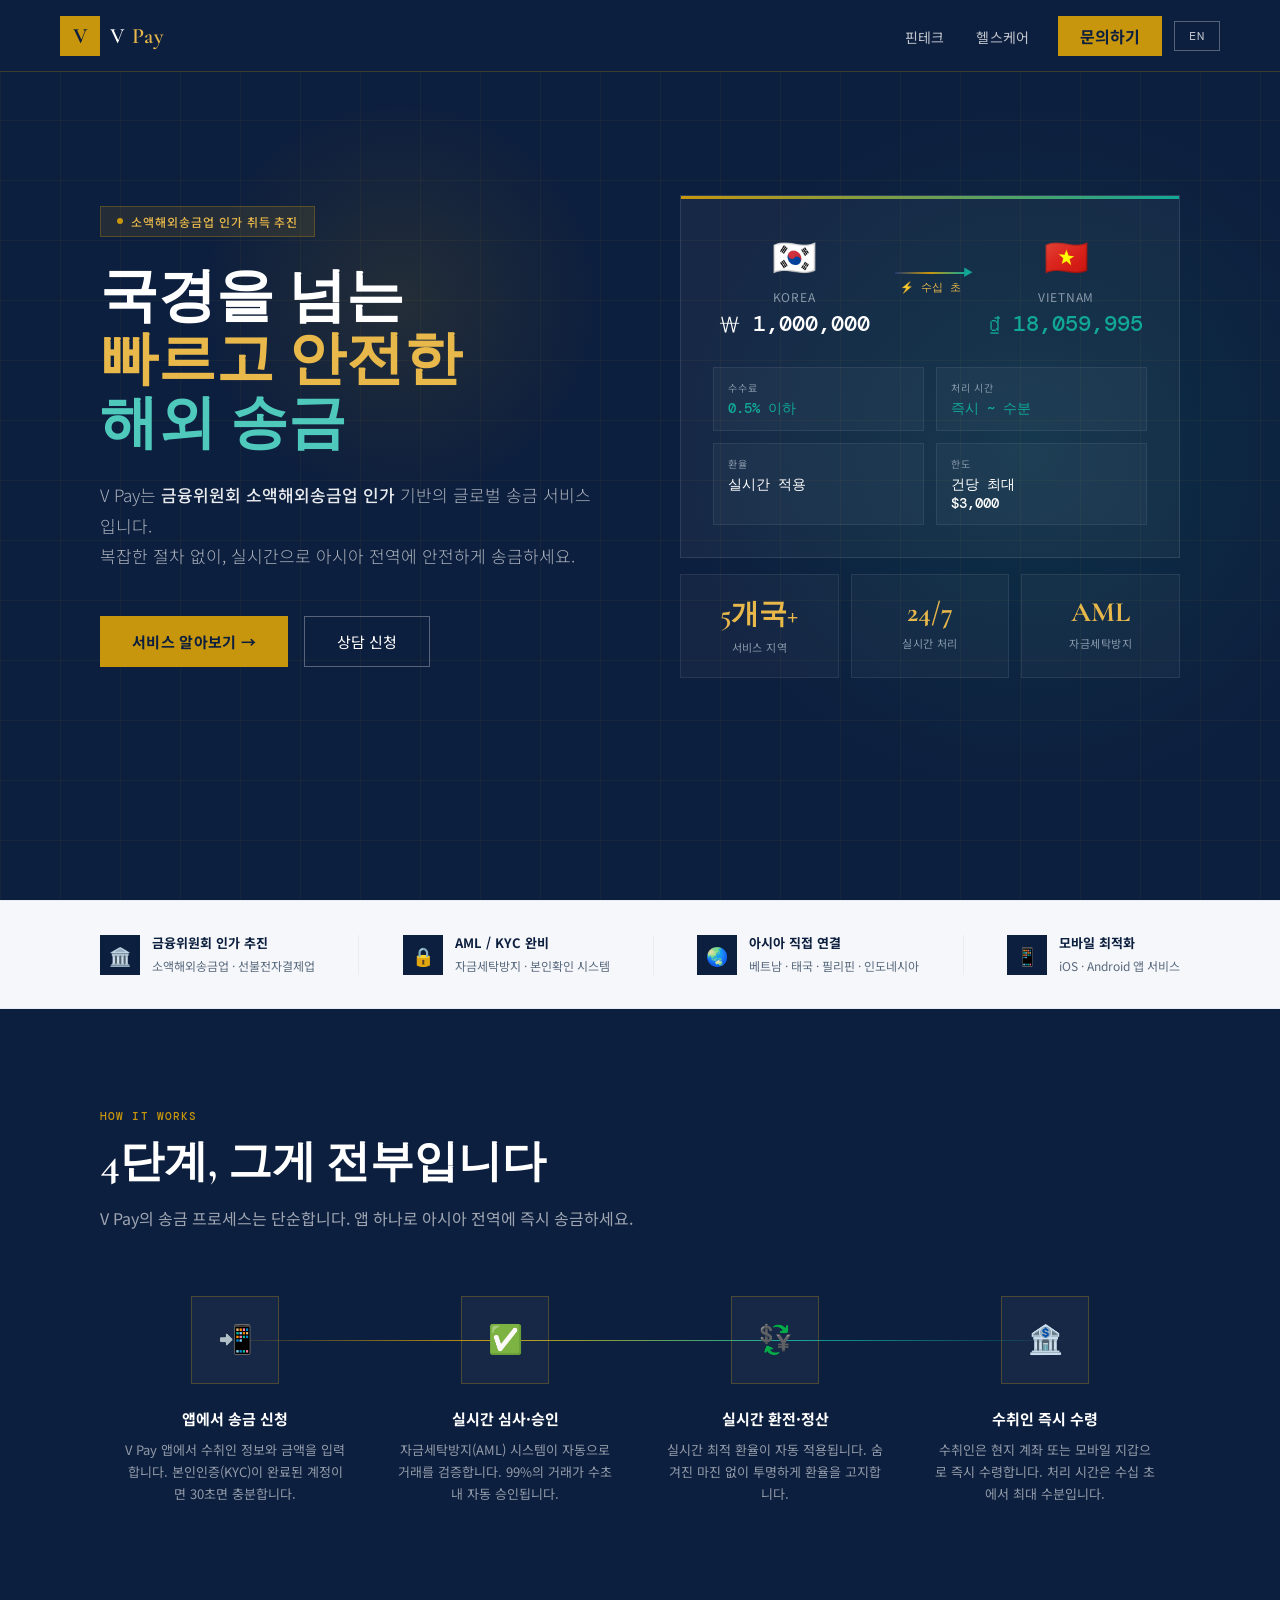
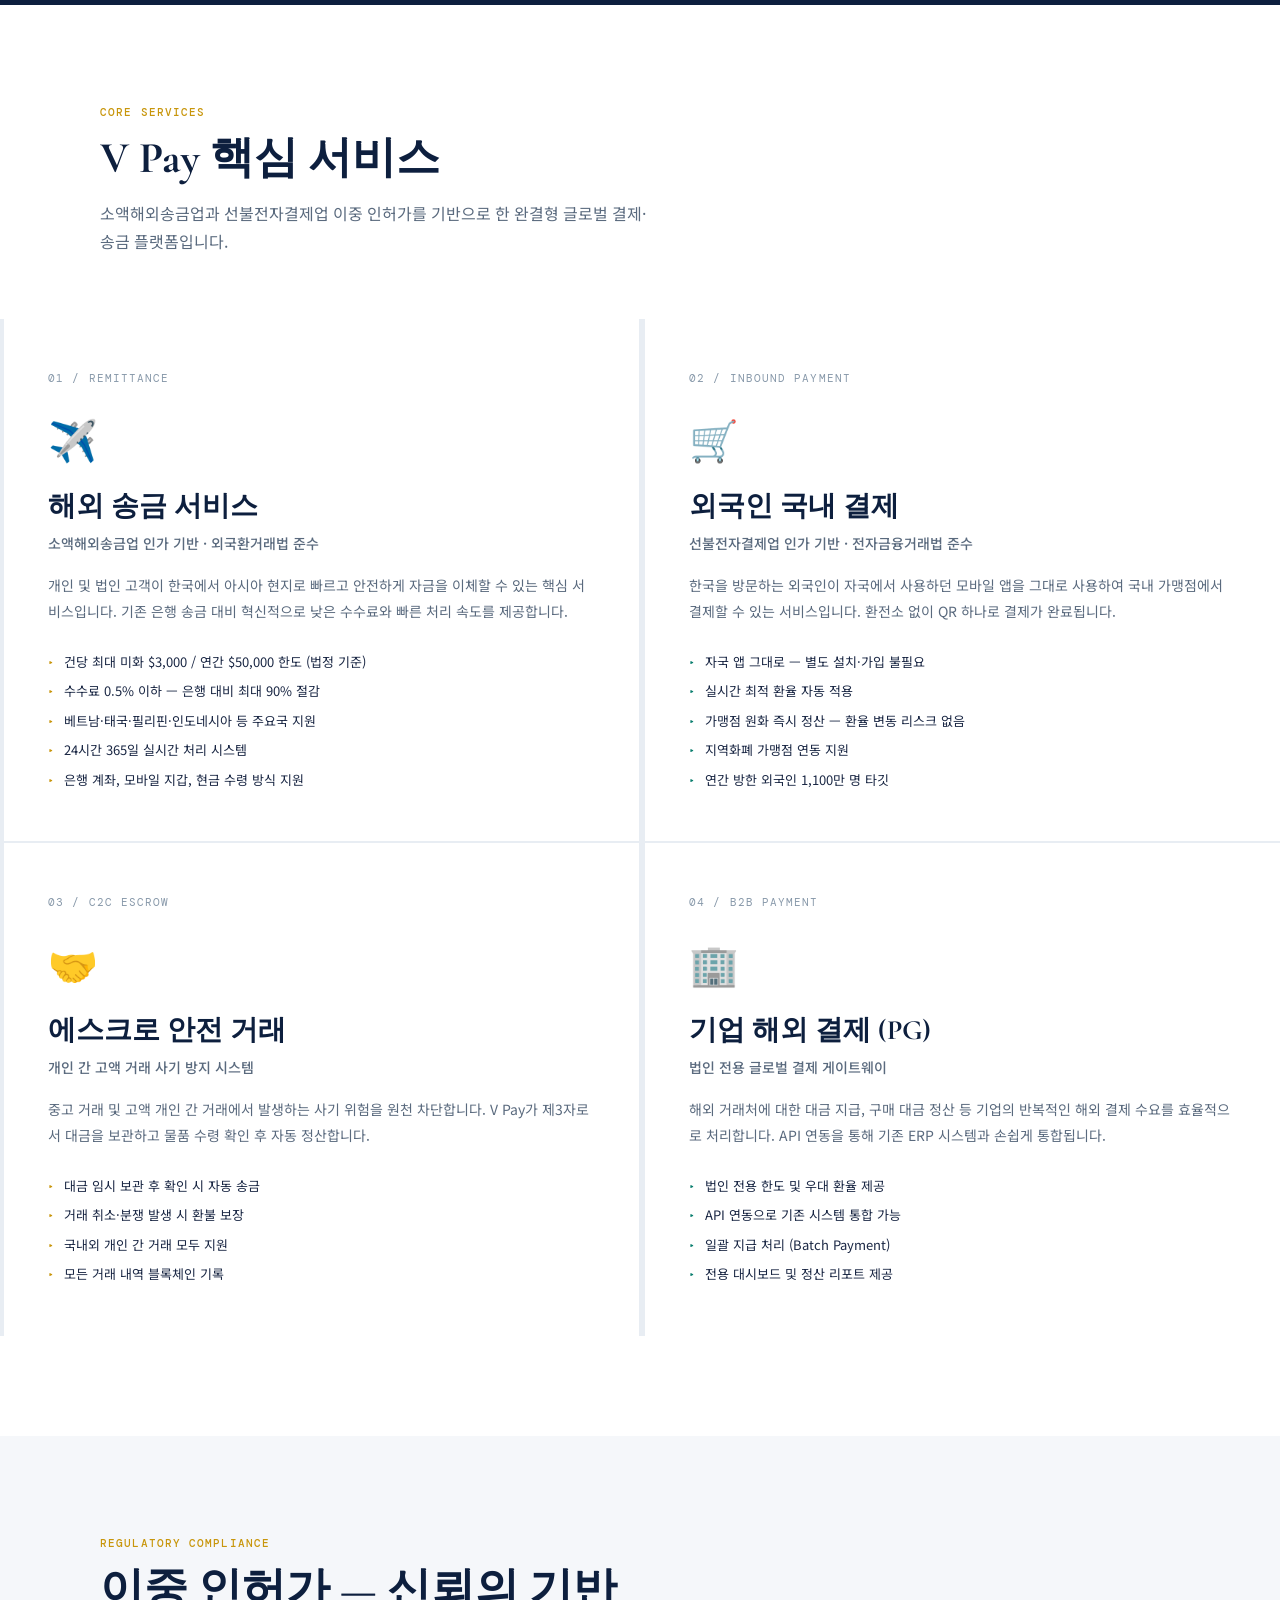
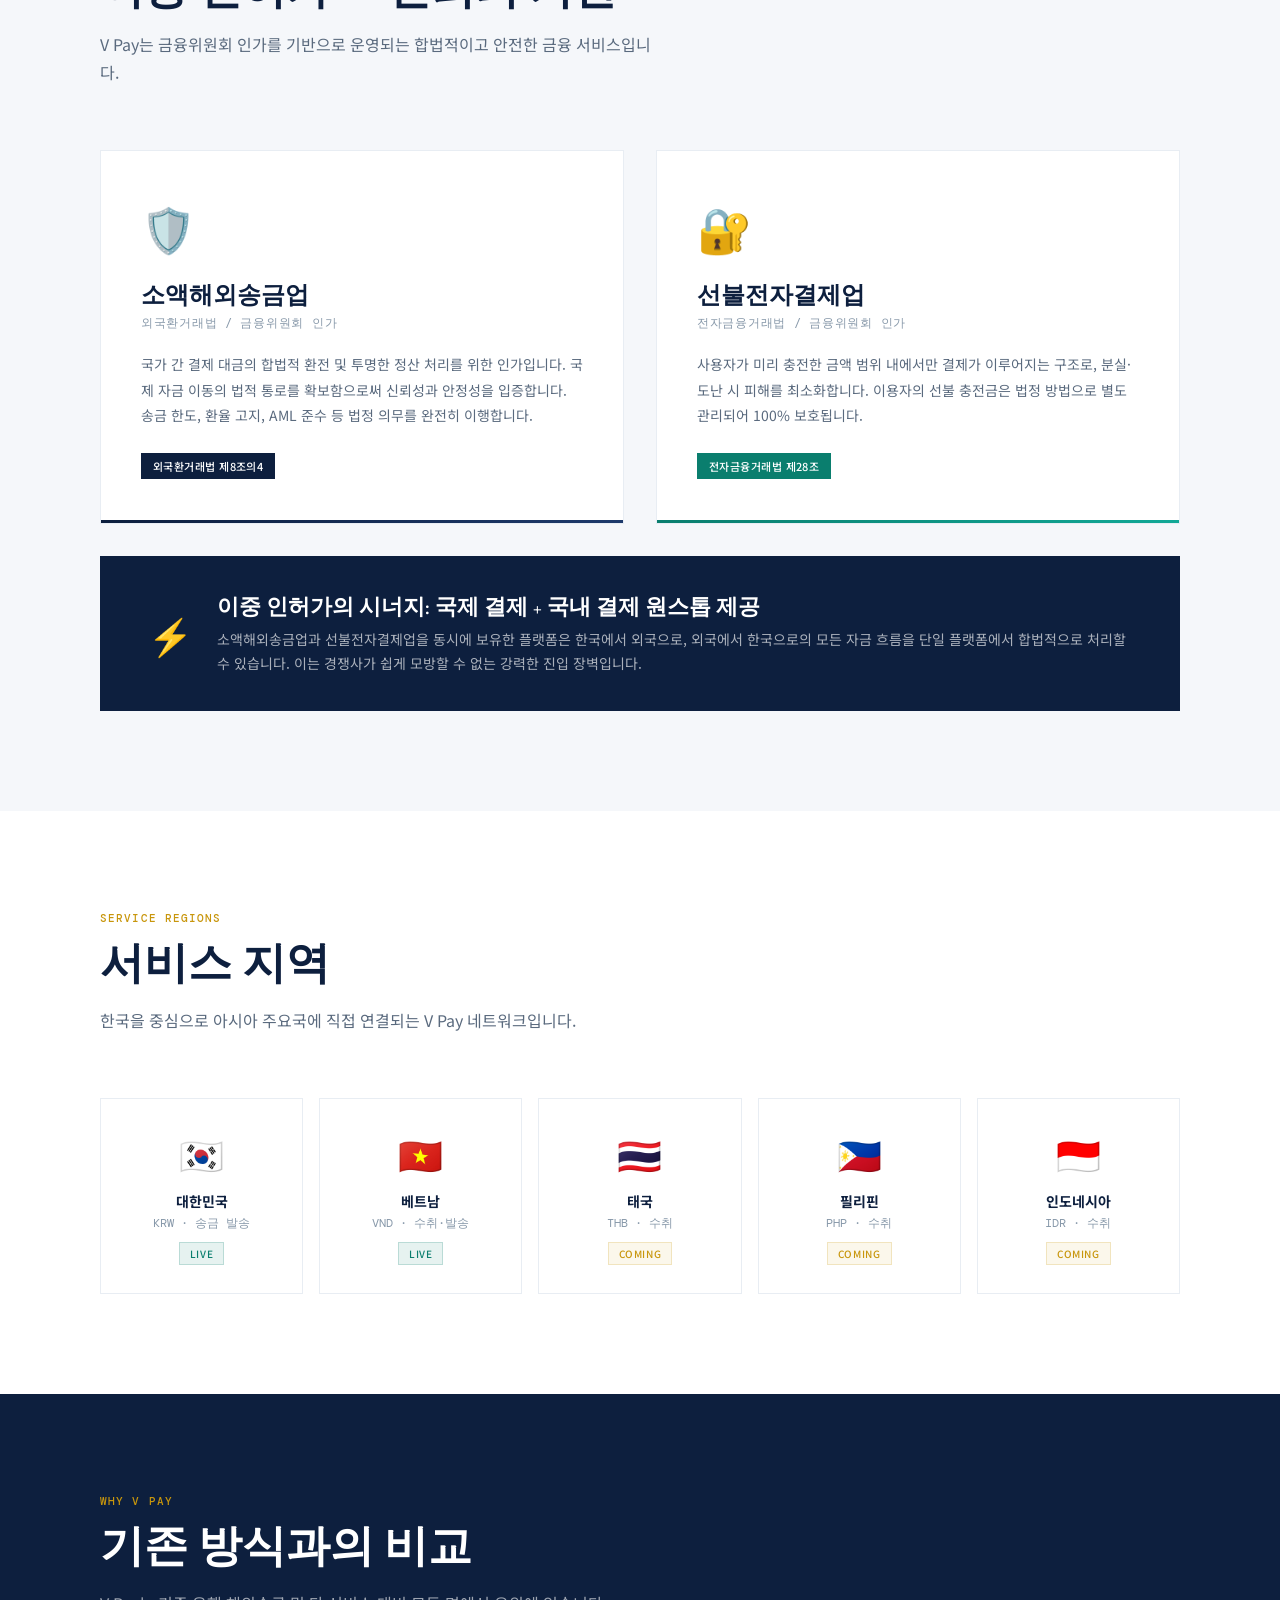
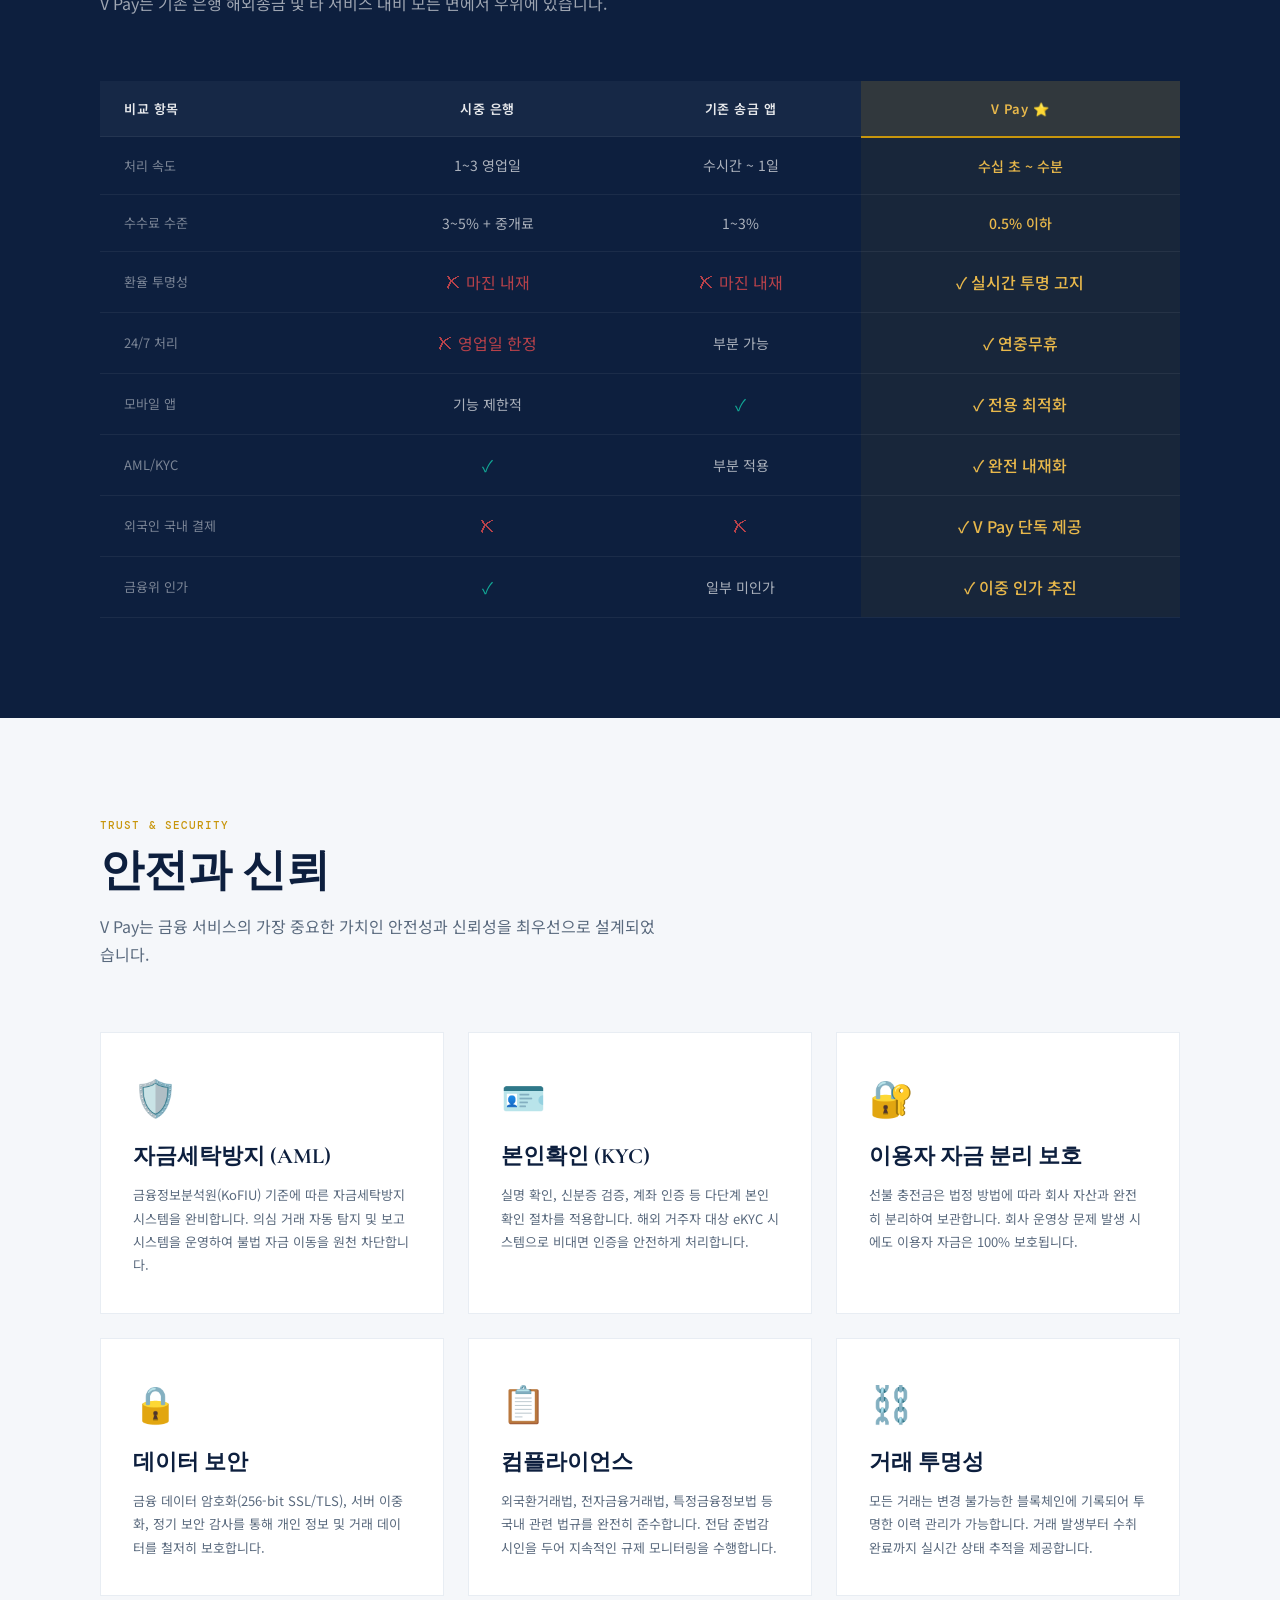
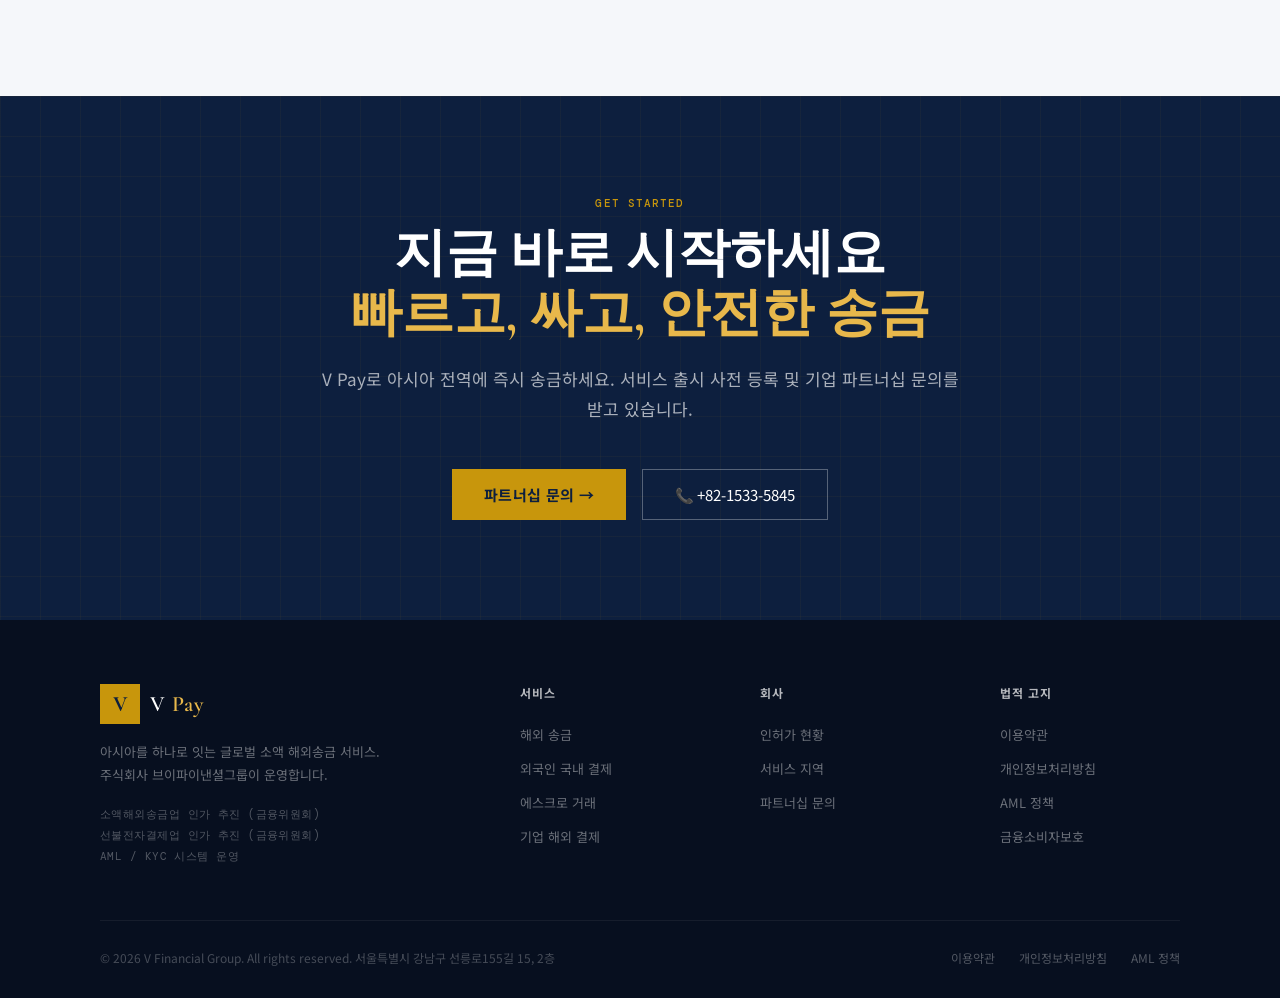
==== commit ff81e9c9: "Unify nav layout: all items right-aligned via nav-group Made-with: Cursor" ====
--- a/index.html
+++ b/index.html
@@ -42,15 +42,16 @@
 }
 .logo-text { font-family: 'Cormorant Garamond', serif; font-size: 22px; font-weight: 600; color: var(--white); letter-spacing: 0.04em; }
 .logo-text span { color: var(--accent-light); }
-.nav-links { display: flex; gap: 36px; list-style: none; align-items: center; }
+.nav-group { display: flex; align-items: center; gap: 12px; }
+.nav-links { display: flex; gap: 32px; list-style: none; align-items: center; margin-right: 16px; }
 .nav-links a { color: rgba(255,255,255,0.75); text-decoration: none; font-size: 14px; letter-spacing: 0.02em; transition: color 0.2s; }
 .nav-links a:hover { color: var(--accent-light); }
 .nav-cta {
   background: var(--accent); color: var(--navy) !important;
   padding: 8px 22px; font-weight: 700 !important; transition: background 0.2s !important;
+  text-decoration: none;
 }
 .nav-cta:hover { background: var(--accent-light) !important; }
-.nav-right { display: flex; align-items: center; gap: 12px; }
 .lang-toggle {
   background: transparent; border: 1px solid rgba(255,255,255,0.3);
   color: rgba(255,255,255,0.75); padding: 6px 14px;
@@ -260,8 +261,8 @@
 @media (max-width: 768px) {
   nav { padding: 0 24px; }
   .nav-links { display: none; }
+  .nav-cta { display: none; }
   .hamburger { display: flex; }
-  .lang-toggle { display: none; }
   .hero-content { grid-template-columns: 1fr; gap: 40px; padding: 40px 24px; }
   .hero-title { font-size: 38px; }
   .container { padding: 0 24px; }
@@ -290,13 +291,13 @@
     <div class="logo-mark">V</div>
     <span class="logo-text">V <span>Pay</span></span>
   </a>
-  <ul class="nav-links">
-    <li><a href="#" data-i18n="nav-fintech">핀테크</a></li>
-    <li><a href="healthcare.html" data-i18n="nav-healthcare">헬스케어</a></li>
-  </ul>
-  <div class="nav-right">
+  <div class="nav-group">
+    <ul class="nav-links">
+      <li><a href="#" data-i18n="nav-fintech">핀테크</a></li>
+      <li><a href="healthcare.html" data-i18n="nav-healthcare">헬스케어</a></li>
+    </ul>
+    <a href="#contact" class="nav-cta" data-i18n="nav-contact">문의하기</a>
     <button class="lang-toggle" id="langToggle" onclick="toggleLang()">EN</button>
-    <a href="#contact" class="nav-cta" data-i18n="nav-contact">문의하기</a>
     <button class="hamburger" id="hamburger" aria-label="메뉴 열기"><span></span><span></span><span></span></button>
   </div>
 </nav>
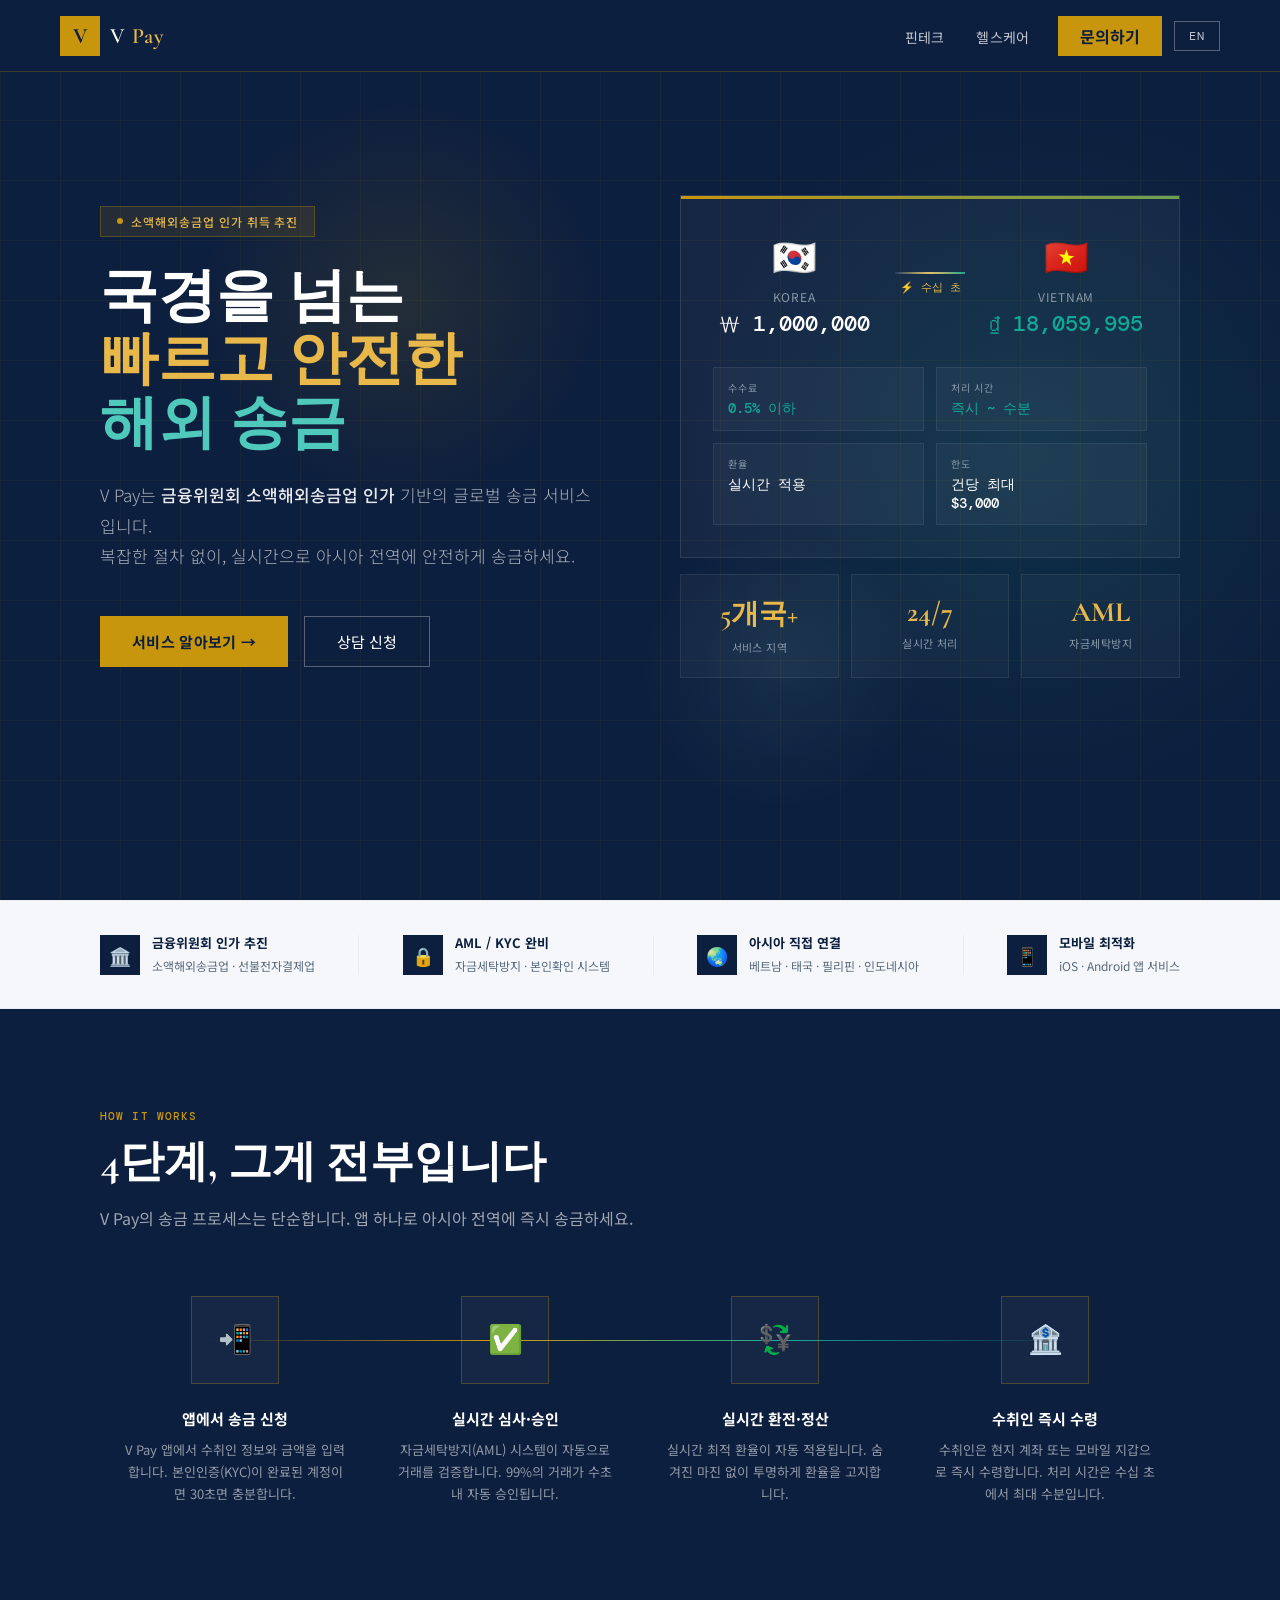
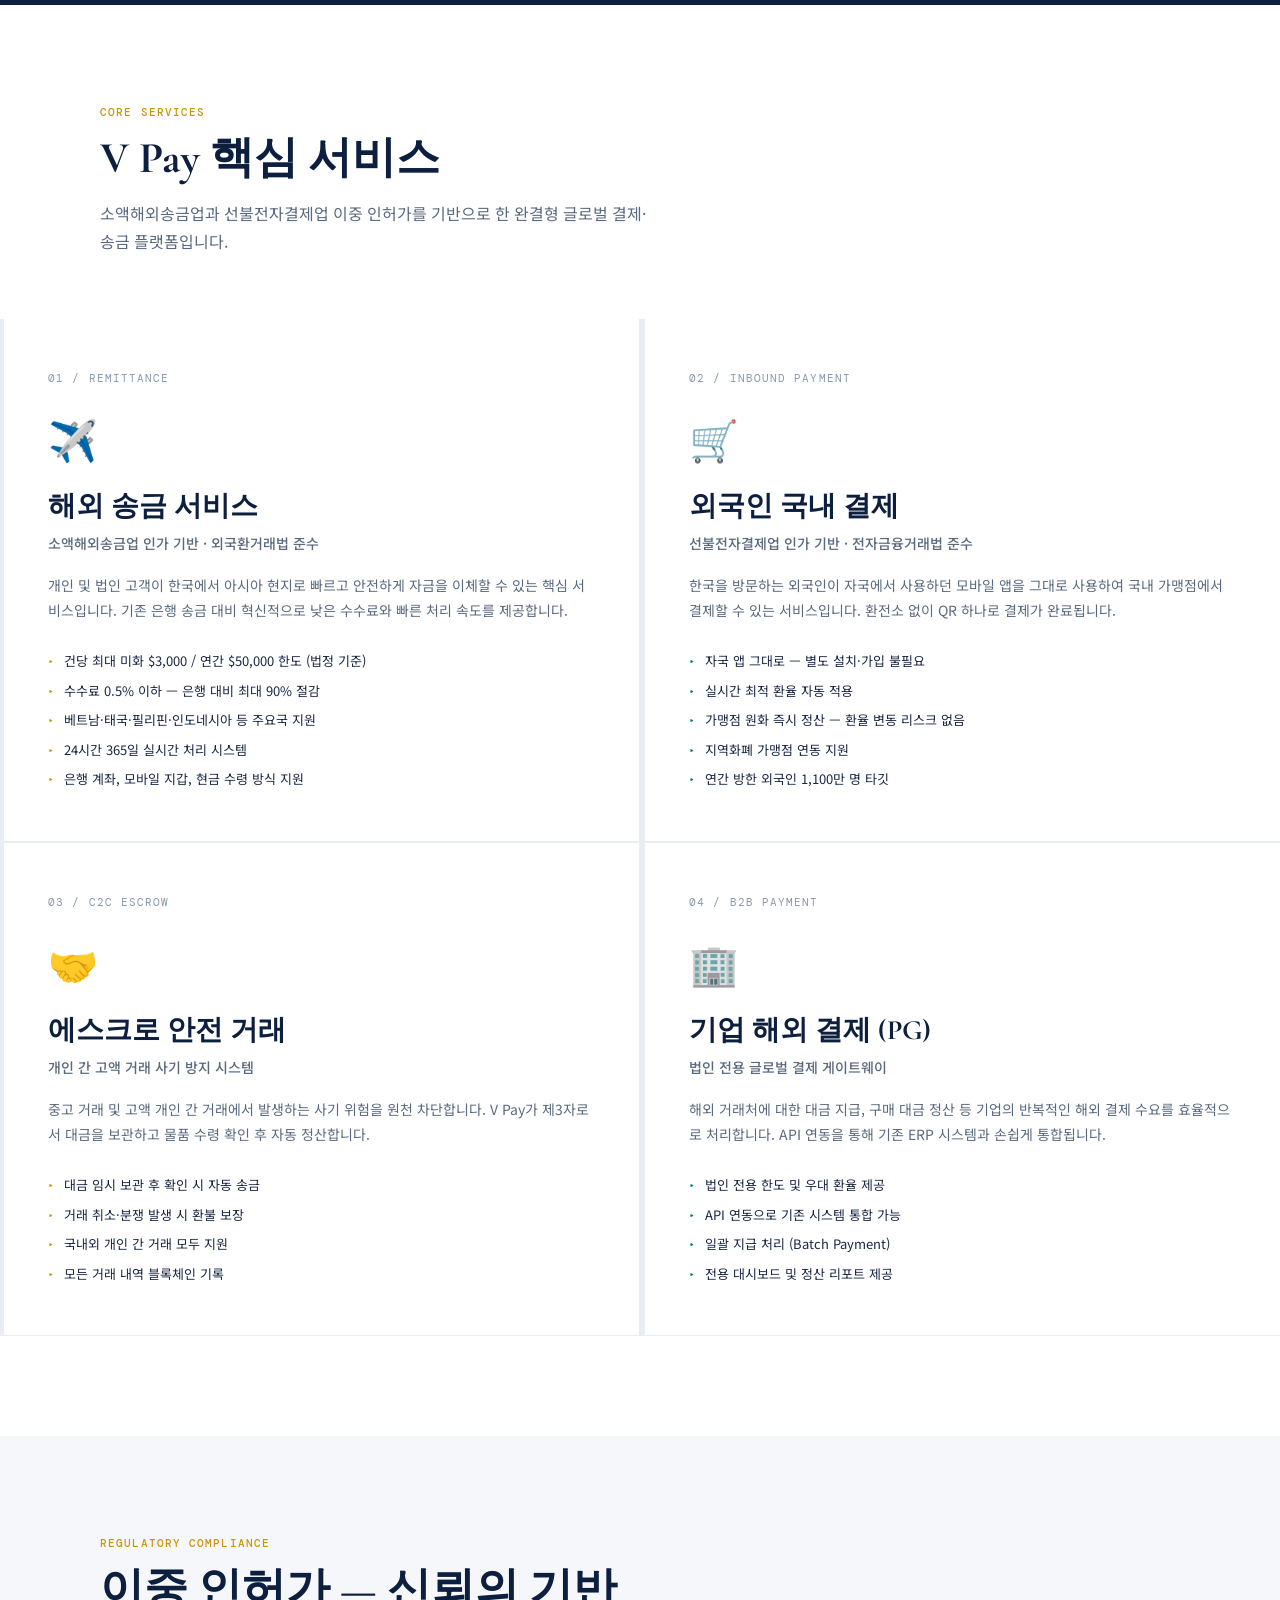
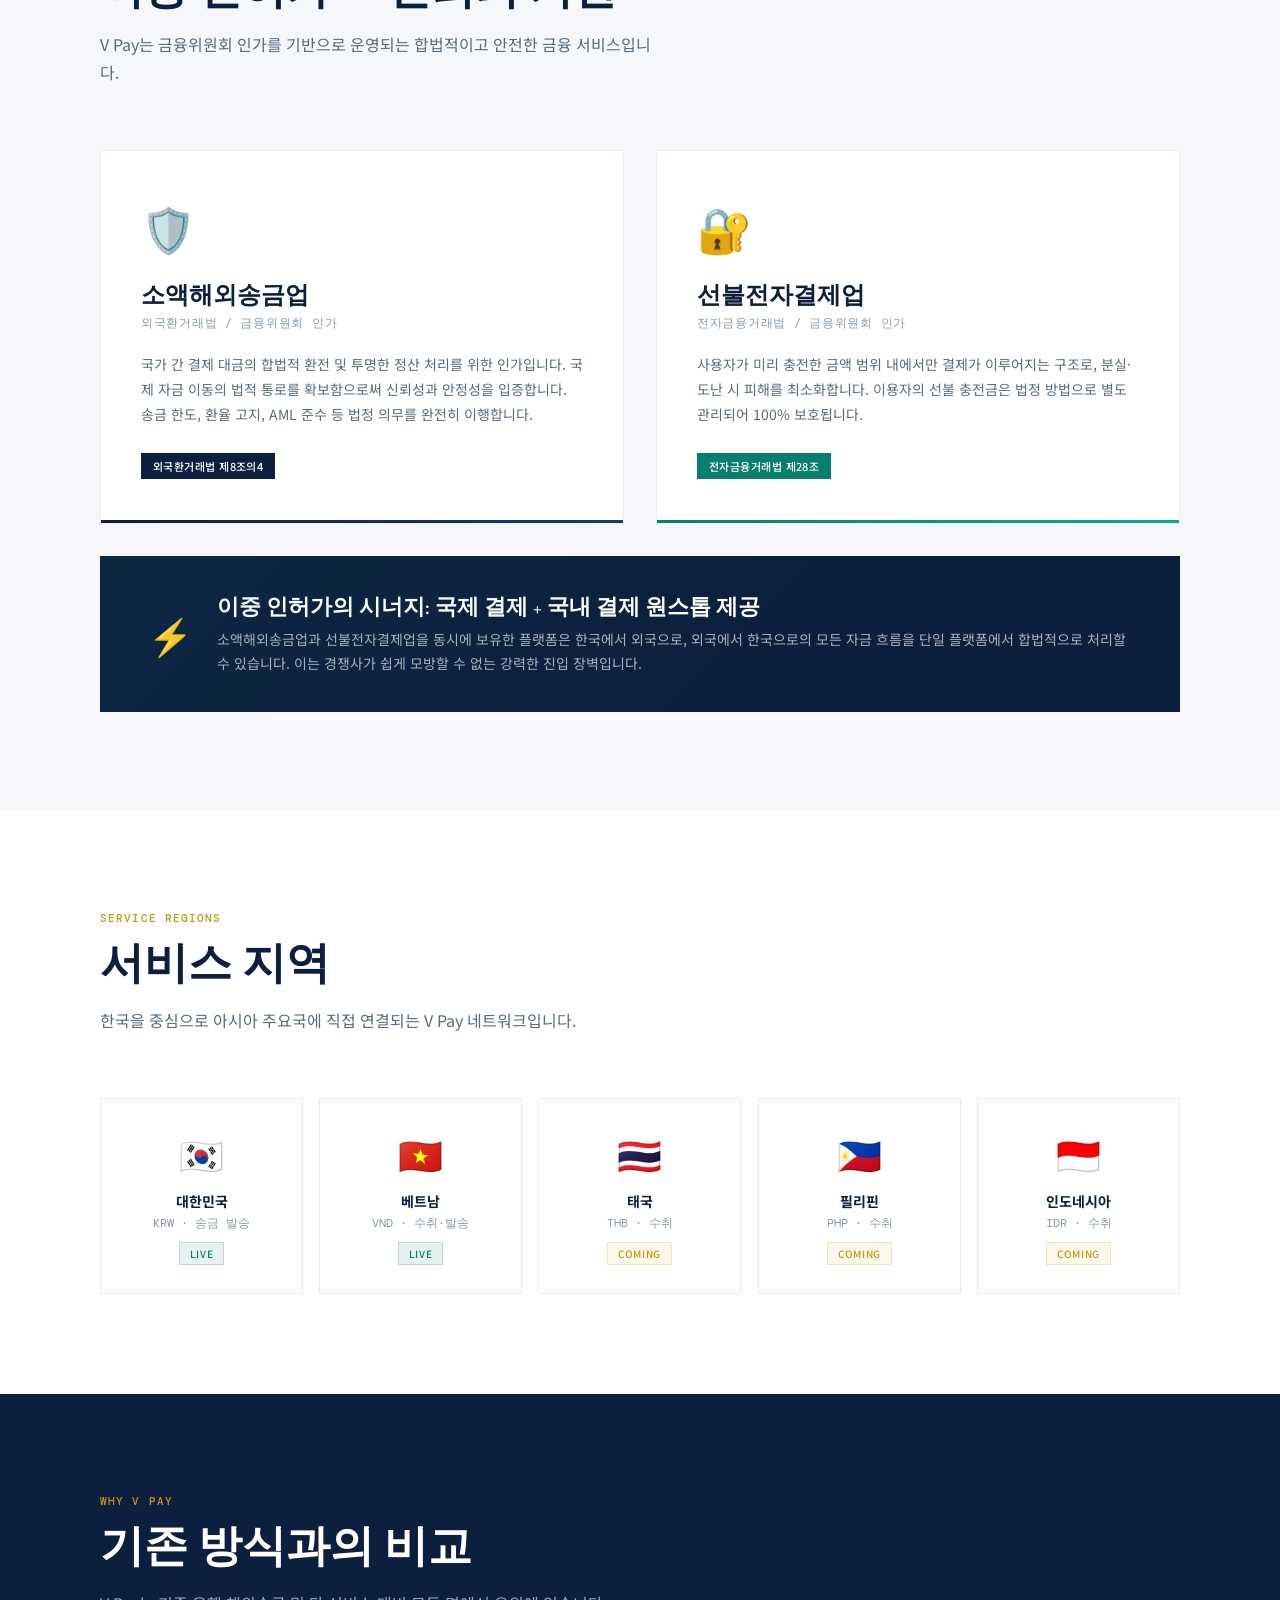
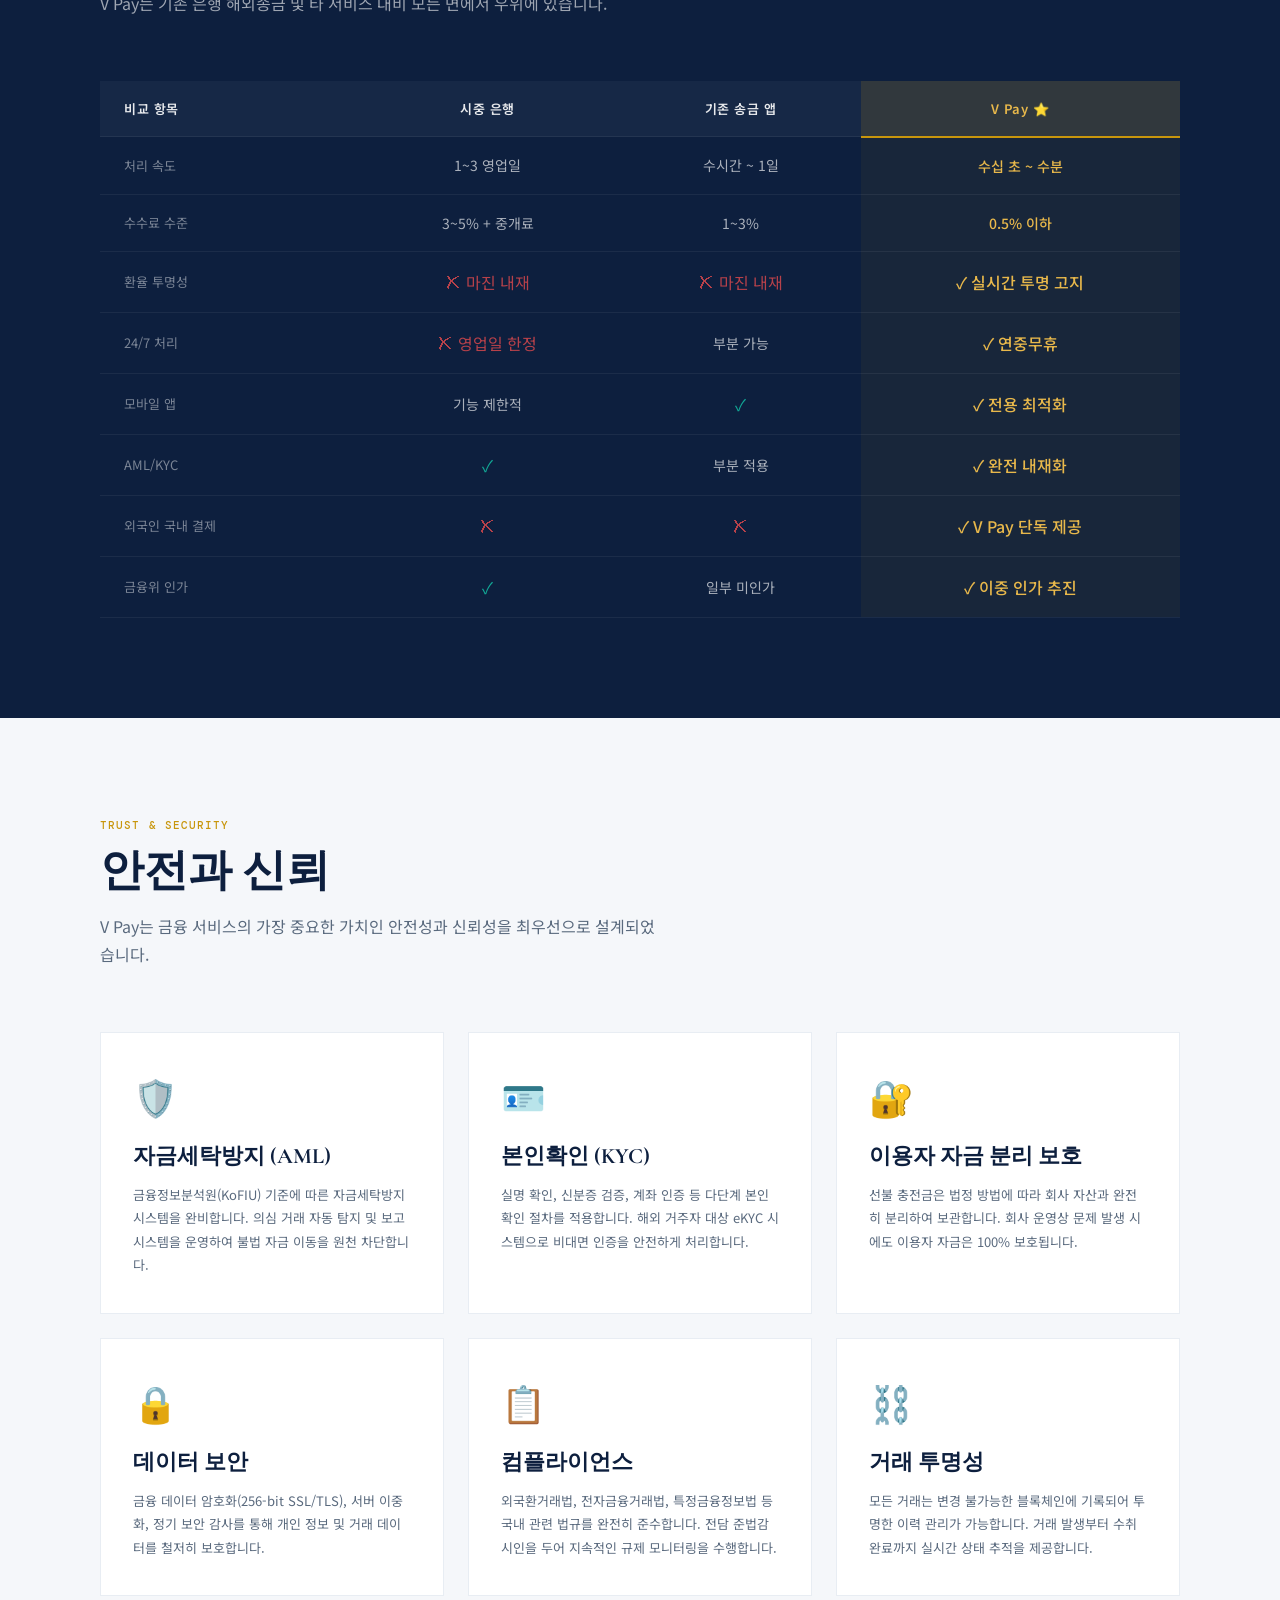
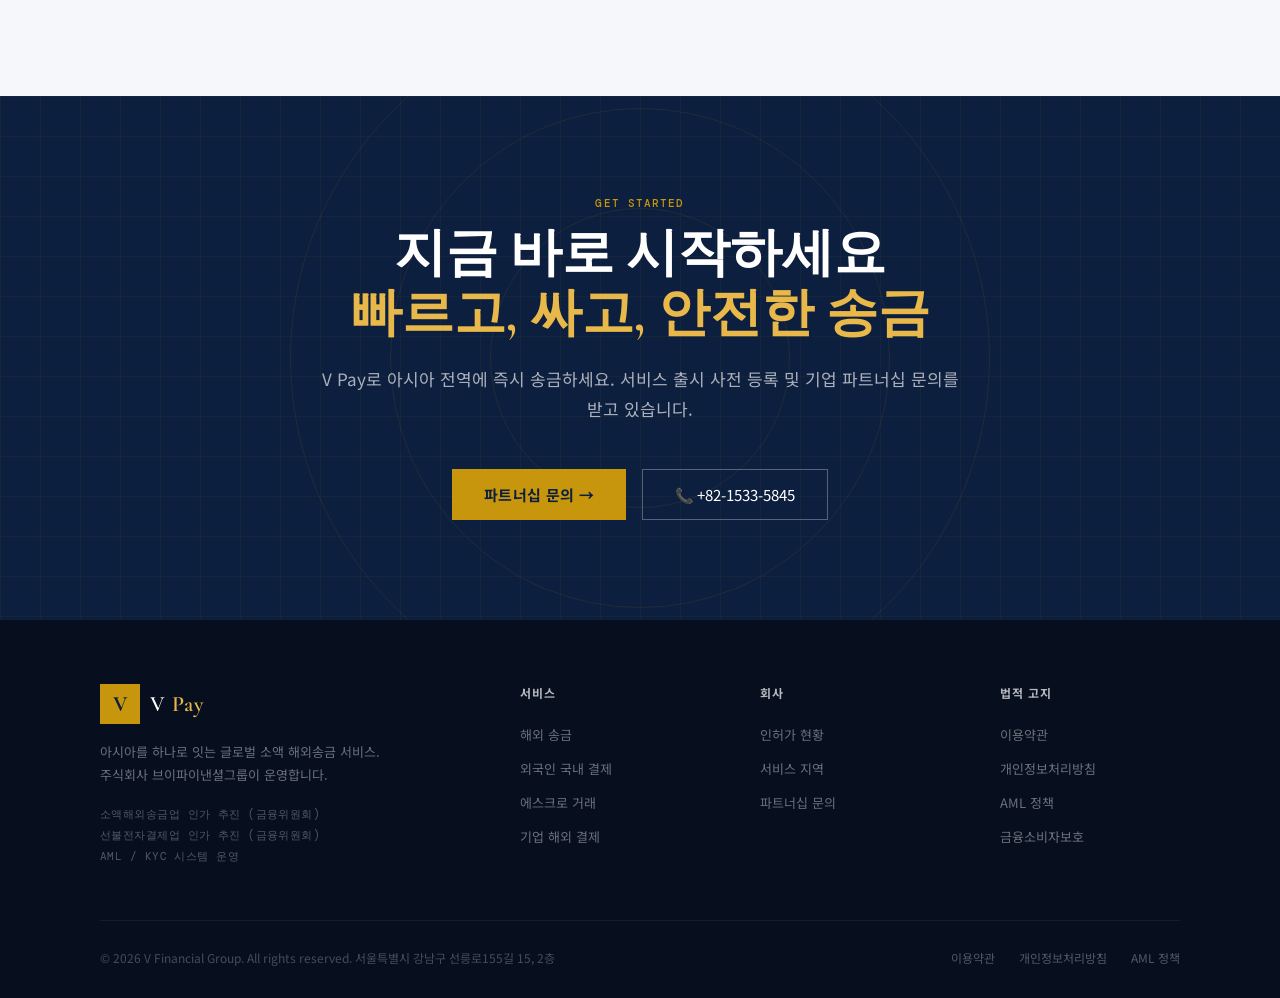
==== commit 317ea9b3: "Enhance index.html with animations, scroll reveals and design parity with healthcare page Made-with:" ====
--- a/index.html
+++ b/index.html
@@ -33,25 +33,34 @@
   padding: 0 60px; height: 72px;
   background: rgba(13,31,62,0.97); backdrop-filter: blur(12px);
   border-bottom: 1px solid rgba(200,150,12,0.25);
+  transition: background 0.3s, box-shadow 0.3s;
 }
+nav.scrolled { background: rgba(7,15,31,0.99); box-shadow: 0 4px 24px rgba(0,0,0,0.3); }
 .nav-logo { display: flex; align-items: center; gap: 10px; text-decoration: none; }
 .logo-mark {
   width: 40px; height: 40px; background: var(--accent);
   display: flex; align-items: center; justify-content: center;
   font-family: 'Cormorant Garamond', serif; font-size: 22px; font-weight: 700; color: var(--navy);
+  transition: transform 0.2s;
 }
+.nav-logo:hover .logo-mark { transform: rotate(-5deg) scale(1.05); }
 .logo-text { font-family: 'Cormorant Garamond', serif; font-size: 22px; font-weight: 600; color: var(--white); letter-spacing: 0.04em; }
 .logo-text span { color: var(--accent-light); }
 .nav-group { display: flex; align-items: center; gap: 12px; }
 .nav-links { display: flex; gap: 32px; list-style: none; align-items: center; margin-right: 16px; }
-.nav-links a { color: rgba(255,255,255,0.75); text-decoration: none; font-size: 14px; letter-spacing: 0.02em; transition: color 0.2s; }
+.nav-links a { color: rgba(255,255,255,0.75); text-decoration: none; font-size: 14px; letter-spacing: 0.02em; transition: color 0.2s; position: relative; }
+.nav-links a::after { content: ''; position: absolute; bottom: -3px; left: 0; right: 0; height: 1px; background: var(--accent-light); transform: scaleX(0); transition: transform 0.2s; }
+.nav-links a:hover::after { transform: scaleX(1); }
 .nav-links a:hover { color: var(--accent-light); }
 .nav-cta {
   background: var(--accent); color: var(--navy) !important;
-  padding: 8px 22px; font-weight: 700 !important; transition: background 0.2s !important;
-  text-decoration: none;
+  padding: 8px 22px; font-weight: 700 !important;
+  text-decoration: none; position: relative; overflow: hidden;
+  transition: color 0.2s !important;
 }
-.nav-cta:hover { background: var(--accent-light) !important; }
+.nav-cta::before { content: ''; position: absolute; inset: 0; background: var(--accent-light); transform: translateX(-100%); transition: transform 0.3s ease; }
+.nav-cta:hover::before { transform: translateX(0); }
+.nav-cta span, .nav-cta { position: relative; z-index: 1; }
 .lang-toggle {
   background: transparent; border: 1px solid rgba(255,255,255,0.3);
   color: rgba(255,255,255,0.75); padding: 6px 14px;
@@ -78,44 +87,56 @@
 
 /* HERO */
 .hero { min-height: 100vh; background: var(--navy); display: flex; align-items: center; position: relative; overflow: hidden; padding-top: 72px; }
-.hero-grid { position: absolute; inset: 0; background-image: linear-gradient(rgba(200,150,12,0.06) 1px,transparent 1px),linear-gradient(90deg,rgba(200,150,12,0.06) 1px,transparent 1px); background-size: 60px 60px; }
-.hero-glow { position: absolute; width: 700px; height: 700px; border-radius: 50%; background: radial-gradient(circle,rgba(10,126,110,0.18) 0%,transparent 70%); right: -100px; top: 50%; transform: translateY(-50%); pointer-events: none; }
-.hero-glow-2 { position: absolute; width: 400px; height: 400px; border-radius: 50%; background: radial-gradient(circle,rgba(200,150,12,0.12) 0%,transparent 70%); left: 200px; top: 100px; pointer-events: none; }
+.hero-grid { position: absolute; inset: 0; background-image: linear-gradient(rgba(200,150,12,0.06) 1px,transparent 1px),linear-gradient(90deg,rgba(200,150,12,0.06) 1px,transparent 1px); background-size: 60px 60px; animation: gridPan 32s linear infinite; }
+@keyframes gridPan { 0%{background-position:0 0} 100%{background-position:60px 60px} }
+.hero-glow { position: absolute; width: 700px; height: 700px; border-radius: 50%; background: radial-gradient(circle,rgba(10,126,110,0.18) 0%,transparent 70%); right: -100px; top: 50%; transform: translateY(-50%); pointer-events: none; animation: floatOrb 10s ease-in-out infinite; }
+.hero-glow-2 { position: absolute; width: 400px; height: 400px; border-radius: 50%; background: radial-gradient(circle,rgba(200,150,12,0.12) 0%,transparent 70%); left: 200px; top: 100px; pointer-events: none; animation: floatOrb 13s ease-in-out infinite 4s; }
+.hero-orb-3 { position: absolute; width: 280px; height: 280px; border-radius: 50%; background: radial-gradient(circle,rgba(122,226,213,0.08) 0%,transparent 70%); left: 50%; bottom: 10%; pointer-events: none; animation: floatOrb 9s ease-in-out infinite 2s; }
+@keyframes floatOrb { 0%,100%{transform:translateY(0) scale(1)} 40%{transform:translateY(-30px) scale(1.05)} 70%{transform:translateY(18px) scale(0.96)} }
+.scan-line { position: absolute; top: 0; left: 0; right: 0; height: 2px; background: linear-gradient(90deg, transparent, rgba(200,150,12,0.4), transparent); animation: scanDown 7s ease-in-out infinite; pointer-events: none; }
+@keyframes scanDown { 0%{top:0;opacity:0} 10%{opacity:1} 90%{opacity:1} 100%{top:100%;opacity:0} }
 .hero-content { position: relative; z-index: 2; max-width: 1200px; margin: 0 auto; padding: 0 60px; display: grid; grid-template-columns: 1fr 1fr; gap: 80px; align-items: center; width: 100%; }
-.hero-badge { display: inline-flex; align-items: center; gap: 8px; background: rgba(200,150,12,0.12); border: 1px solid rgba(200,150,12,0.3); padding: 6px 16px; font-size: 12px; font-weight: 500; color: var(--accent-light); letter-spacing: 0.08em; text-transform: uppercase; margin-bottom: 28px; }
+.hero-badge { display: inline-flex; align-items: center; gap: 8px; background: rgba(200,150,12,0.12); border: 1px solid rgba(200,150,12,0.3); padding: 6px 16px; font-size: 12px; font-weight: 500; color: var(--accent-light); letter-spacing: 0.08em; text-transform: uppercase; margin-bottom: 28px; opacity: 0; animation: heroReveal 0.8s ease forwards 0.2s; }
 .hero-badge::before { content: ''; width: 6px; height: 6px; background: var(--accent); border-radius: 50%; animation: pulse 2s infinite; }
-@keyframes pulse { 0%,100%{opacity:1;transform:scale(1)} 50%{opacity:0.5;transform:scale(1.3)} }
-.hero-title { font-family: 'Cormorant Garamond', serif; font-size: 58px; font-weight: 700; color: var(--white); line-height: 1.1; margin-bottom: 24px; }
+@keyframes pulse { 0%,100%{opacity:1;transform:scale(1)} 50%{opacity:0.4;transform:scale(1.5)} }
+@keyframes heroReveal { from{opacity:0;transform:translateY(28px)} to{opacity:1;transform:translateY(0)} }
+.hero-title { font-family: 'Cormorant Garamond', serif; font-size: 58px; font-weight: 700; color: var(--white); line-height: 1.1; margin-bottom: 24px; opacity: 0; animation: heroReveal 0.9s ease forwards 0.4s; }
 .hero-title .accent { color: var(--accent-light); }
 .hero-title .teal { color: #4EC9BB; }
-.hero-sub { font-size: 17px; line-height: 1.8; color: rgba(255,255,255,0.65); margin-bottom: 44px; font-weight: 300; }
+.hero-sub { font-size: 17px; line-height: 1.8; color: rgba(255,255,255,0.65); margin-bottom: 44px; font-weight: 300; opacity: 0; animation: heroReveal 0.9s ease forwards 0.6s; }
 .hero-sub strong { color: rgba(255,255,255,0.9); font-weight: 500; }
-.hero-btns { display: flex; gap: 16px; flex-wrap: wrap; }
-.btn-primary { background: var(--accent); color: var(--navy); padding: 14px 32px; font-size: 15px; font-weight: 700; text-decoration: none; display: inline-flex; align-items: center; gap: 8px; transition: all 0.2s; letter-spacing: 0.02em; }
-.btn-primary:hover { background: var(--accent-light); transform: translateY(-2px); }
-.btn-secondary { background: transparent; color: var(--white); padding: 14px 32px; font-size: 15px; text-decoration: none; border: 1px solid rgba(255,255,255,0.3); display: inline-flex; align-items: center; gap: 8px; transition: all 0.2s; }
-.btn-secondary:hover { border-color: rgba(255,255,255,0.7); background: rgba(255,255,255,0.05); }
-.hero-right { display: flex; flex-direction: column; gap: 16px; }
-.hero-card-main { background: rgba(255,255,255,0.04); border: 1px solid rgba(255,255,255,0.1); padding: 32px; position: relative; overflow: hidden; }
-.hero-card-main::before { content: ''; position: absolute; top: 0; left: 0; right: 0; height: 3px; background: linear-gradient(90deg,var(--accent),var(--teal-light)); }
+.hero-btns { display: flex; gap: 16px; flex-wrap: wrap; opacity: 0; animation: heroReveal 0.9s ease forwards 0.8s; }
+.btn-primary { background: var(--accent); color: var(--navy); padding: 14px 32px; font-size: 15px; font-weight: 700; text-decoration: none; display: inline-flex; align-items: center; gap: 8px; transition: all 0.25s; letter-spacing: 0.02em; }
+.btn-primary:hover { background: var(--accent-light); transform: translateY(-3px); box-shadow: 0 8px 24px rgba(200,150,12,0.35); }
+.btn-secondary { background: transparent; color: var(--white); padding: 14px 32px; font-size: 15px; text-decoration: none; border: 1px solid rgba(255,255,255,0.3); display: inline-flex; align-items: center; gap: 8px; transition: all 0.25s; }
+.btn-secondary:hover { border-color: rgba(255,255,255,0.7); background: rgba(255,255,255,0.06); transform: translateY(-2px); }
+.hero-right { display: flex; flex-direction: column; gap: 16px; opacity: 0; animation: heroReveal 1s ease forwards 0.5s; }
+.hero-card-main { background: rgba(255,255,255,0.04); border: 1px solid rgba(255,255,255,0.1); padding: 32px; position: relative; overflow: hidden; transition: box-shadow 0.3s; }
+.hero-card-main:hover { box-shadow: 0 0 40px rgba(200,150,12,0.12); }
+.hero-card-main::before { content: ''; position: absolute; top: 0; left: 0; right: 0; height: 3px; background: linear-gradient(90deg,var(--accent),var(--teal-light)); background-size: 200% 100%; animation: shimmerBar 3s linear infinite; }
+@keyframes shimmerBar { 0%{background-position:200% 0} 100%{background-position:-200% 0} }
 .transfer-demo { display: flex; align-items: center; gap: 20px; margin-bottom: 28px; }
 .transfer-country { flex: 1; text-align: center; }
-.flag { font-size: 36px; display: block; margin-bottom: 8px; }
+.flag { font-size: 36px; display: block; margin-bottom: 8px; transition: transform 0.2s; }
+.transfer-country:hover .flag { transform: scale(1.15); }
 .country-name { font-size: 12px; color: var(--gray); letter-spacing: 0.06em; }
 .amount { font-family: 'DM Mono', monospace; font-size: 22px; font-weight: 500; color: var(--white); margin-top: 4px; }
 .amount.received { color: var(--teal-light); }
 .transfer-arrow { display: flex; flex-direction: column; align-items: center; gap: 6px; }
-.arrow-line { width: 70px; height: 2px; background: linear-gradient(90deg,var(--navy-light),var(--accent),var(--teal-light)); position: relative; }
+.arrow-line { width: 70px; height: 2px; background: linear-gradient(90deg,var(--navy-light),var(--accent),var(--teal-light)); position: relative; overflow: hidden; }
+.arrow-line::before { content: ''; position: absolute; inset: 0; background: linear-gradient(90deg, transparent, rgba(255,255,255,0.4), transparent); animation: arrowShimmer 2s linear infinite; }
+@keyframes arrowShimmer { 0%{transform:translateX(-100%)} 100%{transform:translateX(200%)} }
 .arrow-line::after { content: '▶'; position: absolute; right: -8px; top: -8px; font-size: 10px; color: var(--teal-light); }
 .transfer-time { font-size: 11px; color: var(--accent-light); font-family: 'DM Mono', monospace; }
 .transfer-details { display: grid; grid-template-columns: 1fr 1fr; gap: 12px; }
-.td-item { background: rgba(255,255,255,0.03); padding: 12px 14px; border: 1px solid rgba(255,255,255,0.07); }
+.td-item { background: rgba(255,255,255,0.03); padding: 12px 14px; border: 1px solid rgba(255,255,255,0.07); transition: all 0.2s; }
+.td-item:hover { background: rgba(255,255,255,0.07); border-color: rgba(200,150,12,0.3); }
 .td-label { font-size: 10px; color: var(--gray); letter-spacing: 0.08em; text-transform: uppercase; margin-bottom: 4px; }
 .td-value { font-family: 'DM Mono', monospace; font-size: 14px; font-weight: 500; color: var(--white); }
 .td-value.green { color: var(--teal-light); }
 .hero-stats { display: grid; grid-template-columns: repeat(3,1fr); gap: 12px; }
-.stat-item { background: rgba(255,255,255,0.03); border: 1px solid rgba(255,255,255,0.08); padding: 20px 16px; text-align: center; transition: border-color 0.2s; }
-.stat-item:hover { border-color: rgba(200,150,12,0.3); }
+.stat-item { background: rgba(255,255,255,0.03); border: 1px solid rgba(255,255,255,0.08); padding: 20px 16px; text-align: center; transition: all 0.25s; }
+.stat-item:hover { border-color: rgba(200,150,12,0.4); background: rgba(200,150,12,0.06); transform: translateY(-2px); }
 .stat-num { font-family: 'Cormorant Garamond', serif; font-size: 28px; font-weight: 700; color: var(--accent-light); display: block; }
 .stat-label { font-size: 11px; color: var(--gray); margin-top: 4px; letter-spacing: 0.04em; }
 
@@ -126,11 +147,21 @@
 .section-title { font-family: 'Cormorant Garamond', serif; font-size: 44px; font-weight: 700; color: var(--navy); line-height: 1.15; margin-bottom: 16px; }
 .section-sub { font-size: 16px; color: var(--text-muted); line-height: 1.75; max-width: 560px; }
 
+/* SCROLL REVEAL */
+.reveal { opacity: 0; transition: opacity 0.7s ease, transform 0.7s ease; will-change: opacity, transform; }
+.reveal.from-bottom { transform: translateY(48px); }
+.reveal.from-left { transform: translateX(-48px); }
+.reveal.from-right { transform: translateX(48px); }
+.reveal.from-scale { transform: scale(0.88); }
+.reveal.visible { opacity: 1; transform: none !important; }
+
 /* TRUST STRIP */
 .trust-strip { background: var(--off); padding: 32px 0; border-top: 1px solid var(--light-gray); border-bottom: 1px solid var(--light-gray); }
 .trust-inner { max-width: 1200px; margin: 0 auto; padding: 0 60px; display: flex; align-items: center; justify-content: space-between; gap: 40px; flex-wrap: wrap; }
-.trust-item { display: flex; align-items: center; gap: 12px; }
-.trust-icon { width: 40px; height: 40px; background: var(--navy); display: flex; align-items: center; justify-content: center; font-size: 18px; flex-shrink: 0; }
+.trust-item { display: flex; align-items: center; gap: 12px; transition: transform 0.2s; }
+.trust-item:hover { transform: translateY(-2px); }
+.trust-icon { width: 40px; height: 40px; background: var(--navy); display: flex; align-items: center; justify-content: center; font-size: 18px; flex-shrink: 0; transition: all 0.2s; }
+.trust-item:hover .trust-icon { background: var(--teal); }
 .trust-text strong { display: block; font-size: 13px; font-weight: 700; color: var(--navy); }
 .trust-text span { font-size: 12px; color: var(--text-muted); }
 .trust-divider { width: 1px; height: 40px; background: var(--light-gray); }
@@ -143,53 +174,66 @@
 .steps::before { content: ''; position: absolute; top: 44px; left: 10%; right: 10%; height: 1px; background: linear-gradient(90deg,transparent,var(--accent),var(--teal-light),transparent); }
 .step { text-align: center; padding: 0 24px; position: relative; }
 .step-num { width: 88px; height: 88px; background: rgba(255,255,255,0.04); border: 1px solid rgba(200,150,12,0.3); display: flex; align-items: center; justify-content: center; margin: 0 auto 24px; position: relative; z-index: 2; font-family: 'Cormorant Garamond', serif; font-size: 28px; font-weight: 700; color: var(--accent-light); transition: all 0.3s; }
-.step:hover .step-num { background: rgba(200,150,12,0.15); border-color: var(--accent); }
-.step-icon { font-size: 28px; }
-.step h4 { font-size: 15px; font-weight: 700; color: var(--white); margin-bottom: 10px; }
+.step:hover .step-num { background: rgba(200,150,12,0.15); border-color: var(--accent); transform: scale(1.08); box-shadow: 0 0 24px rgba(200,150,12,0.2); }
+.step-icon { font-size: 28px; transition: transform 0.3s cubic-bezier(0.34,1.56,0.64,1); display: block; }
+.step:hover .step-icon { transform: scale(1.2); }
+.step h4 { font-size: 15px; font-weight: 700; color: var(--white); margin-bottom: 10px; transition: color 0.2s; }
+.step:hover h4 { color: var(--accent-light); }
 .step p { font-size: 13px; line-height: 1.7; color: rgba(255,255,255,0.55); }
 
 /* SERVICES */
 .services-grid { display: grid; grid-template-columns: 1fr 1fr; gap: 2px; margin-top: 64px; background: var(--light-gray); }
 .service-card { background: var(--white); padding: 52px 48px; position: relative; overflow: hidden; transition: all 0.3s; }
-.service-card:hover { background: #FAFBFD; transform: translateY(-4px); box-shadow: 0 14px 34px rgba(13,31,62,0.08); z-index: 1; }
-.service-card::before { content: ''; position: absolute; top: 0; left: 0; width: 4px; height: 100%; background: var(--light-gray); transition: background 0.3s; }
-.service-card:hover::before { background: var(--accent); }
+.service-card:hover { background: #FAFBFD; transform: translateY(-5px); box-shadow: 0 16px 40px rgba(13,31,62,0.1); z-index: 1; }
+.service-card::before { content: ''; position: absolute; top: 0; left: 0; width: 4px; height: 100%; background: var(--light-gray); transition: background 0.3s, width 0.3s; }
+.service-card:hover::before { background: var(--accent); width: 5px; }
 .service-card.teal-card:hover::before { background: var(--teal); }
 .service-number { font-family: 'DM Mono', monospace; font-size: 11px; color: var(--gray); letter-spacing: 0.1em; margin-bottom: 24px; display: block; }
-.service-icon { font-size: 40px; margin-bottom: 20px; display: block; }
-.service-card h3 { font-family: 'Cormorant Garamond', serif; font-size: 28px; font-weight: 700; color: var(--navy); margin-bottom: 8px; }
+.service-icon { font-size: 40px; margin-bottom: 20px; display: block; transition: transform 0.3s cubic-bezier(0.34,1.56,0.64,1); }
+.service-card:hover .service-icon { transform: scale(1.15) rotate(-5deg); }
+.service-card h3 { font-family: 'Cormorant Garamond', serif; font-size: 28px; font-weight: 700; color: var(--navy); margin-bottom: 8px; transition: color 0.2s; }
+.service-card:hover h3 { color: var(--teal); }
+.service-card.teal-card:hover h3 { color: var(--teal); }
 .service-card h4 { font-size: 14px; font-weight: 500; color: var(--text-muted); margin-bottom: 20px; }
 .service-card p { font-size: 14px; line-height: 1.8; color: var(--text-muted); margin-bottom: 28px; }
 .service-points { list-style: none; display: flex; flex-direction: column; gap: 10px; }
-.service-points li { display: flex; align-items: flex-start; gap: 10px; font-size: 13px; color: var(--text); line-height: 1.5; }
+.service-points li { display: flex; align-items: flex-start; gap: 10px; font-size: 13px; color: var(--text); line-height: 1.5; transition: transform 0.15s; }
+.service-points li:hover { transform: translateX(4px); }
 .service-points li::before { content: '▸'; color: var(--accent); flex-shrink: 0; margin-top: 1px; font-size: 11px; }
 .service-card.teal-card .service-points li::before { color: var(--teal); }
 
 /* LICENSE */
 .license-section { background: var(--off); }
 .license-grid { display: grid; grid-template-columns: 1fr 1fr; gap: 32px; margin-top: 64px; }
-.license-card { background: var(--white); border: 1px solid var(--light-gray); padding: 44px 40px; position: relative; overflow: hidden; transition: box-shadow 0.3s; }
-.license-card:hover { box-shadow: 0 8px 40px rgba(13,31,62,0.1); }
+.license-card { background: var(--white); border: 1px solid var(--light-gray); padding: 44px 40px; position: relative; overflow: hidden; transition: all 0.3s; }
+.license-card:hover { box-shadow: 0 12px 40px rgba(13,31,62,0.12); transform: translateY(-4px); }
 .license-card::after { content: ''; position: absolute; bottom: 0; left: 0; right: 0; height: 3px; }
 .license-card.card-1::after { background: linear-gradient(90deg,var(--navy),var(--navy-light)); }
 .license-card.card-2::after { background: linear-gradient(90deg,var(--teal),var(--teal-light)); }
-.license-shield { font-size: 44px; margin-bottom: 20px; display: block; }
+.license-shield { font-size: 44px; margin-bottom: 20px; display: block; transition: transform 0.3s cubic-bezier(0.34,1.56,0.64,1); }
+.license-card:hover .license-shield { transform: scale(1.1) rotate(-5deg); }
 .license-card h3 { font-family: 'Cormorant Garamond', serif; font-size: 24px; font-weight: 700; color: var(--navy); margin-bottom: 4px; }
 .license-sub { font-size: 12px; color: var(--gray); font-family: 'DM Mono', monospace; letter-spacing: 0.06em; margin-bottom: 20px; display: block; }
 .license-card p { font-size: 14px; line-height: 1.8; color: var(--text-muted); margin-bottom: 24px; }
 .license-tag { display: inline-block; background: var(--navy); color: var(--white); font-size: 11px; font-weight: 500; padding: 5px 12px; letter-spacing: 0.04em; }
 .license-card.card-2 .license-tag { background: var(--teal); }
-.license-synergy { grid-column: 1/-1; background: var(--navy); padding: 36px 48px; display: flex; align-items: center; gap: 24px; }
-.synergy-icon { font-size: 36px; flex-shrink: 0; }
+.license-synergy { grid-column: 1/-1; background: var(--navy); padding: 36px 48px; display: flex; align-items: center; gap: 24px; position: relative; overflow: hidden; }
+.license-synergy::before { content: ''; position: absolute; inset: 0; background: linear-gradient(135deg, rgba(18,168,150,0.06) 0%, transparent 60%); animation: panelGlow 4s ease-in-out infinite alternate; }
+@keyframes panelGlow { 0%{opacity:0.5} 100%{opacity:1} }
+.synergy-icon { font-size: 36px; flex-shrink: 0; transition: transform 0.3s cubic-bezier(0.34,1.56,0.64,1); }
+.license-synergy:hover .synergy-icon { transform: scale(1.15) rotate(10deg); }
 .synergy-text h4 { font-family: 'Cormorant Garamond', serif; font-size: 22px; font-weight: 700; color: var(--white); margin-bottom: 6px; }
 .synergy-text p { font-size: 14px; color: rgba(255,255,255,0.65); line-height: 1.7; }
 
 /* REGIONS */
 .regions-section { background: var(--white); }
 .regions-grid { display: grid; grid-template-columns: repeat(5,1fr); gap: 16px; margin-top: 64px; }
-.region-card { border: 1px solid var(--light-gray); padding: 28px 20px; text-align: center; transition: all 0.2s; cursor: default; }
-.region-card:hover { border-color: var(--navy); background: var(--off); }
-.region-flag { font-size: 36px; margin-bottom: 12px; display: block; }
+.region-card { border: 1px solid var(--light-gray); padding: 28px 20px; text-align: center; transition: all 0.25s; cursor: default; position: relative; overflow: hidden; }
+.region-card::before { content: ''; position: absolute; bottom: 0; left: 0; right: 0; height: 3px; background: linear-gradient(90deg, var(--teal), var(--accent)); transform: scaleX(0); transition: transform 0.3s; }
+.region-card:hover { border-color: var(--navy); background: var(--off); transform: translateY(-4px); box-shadow: 0 8px 24px rgba(13,31,62,0.08); }
+.region-card:hover::before { transform: scaleX(1); }
+.region-flag { font-size: 36px; margin-bottom: 12px; display: block; transition: transform 0.3s cubic-bezier(0.34,1.56,0.64,1); }
+.region-card:hover .region-flag { transform: scale(1.2); }
 .region-name { font-size: 14px; font-weight: 700; color: var(--navy); margin-bottom: 4px; }
 .region-currency { font-family: 'DM Mono', monospace; font-size: 12px; color: var(--gray); }
 .region-status { margin-top: 10px; display: inline-block; font-size: 10px; font-weight: 500; padding: 3px 10px; letter-spacing: 0.06em; }
@@ -201,7 +245,7 @@
 .compare-section .section-title { color: var(--white); }
 .compare-section .section-sub { color: rgba(255,255,255,0.6); }
 .compare-table { margin-top: 64px; width: 100%; border-collapse: collapse; }
-.compare-table th, .compare-table td { padding: 18px 24px; text-align: center; border-bottom: 1px solid rgba(255,255,255,0.06); font-size: 14px; }
+.compare-table th, .compare-table td { padding: 18px 24px; text-align: center; border-bottom: 1px solid rgba(255,255,255,0.06); font-size: 14px; transition: background 0.2s; }
 .compare-table th:first-child, .compare-table td:first-child { text-align: left; }
 .compare-table thead tr { background: rgba(255,255,255,0.04); }
 .compare-table th { font-weight: 600; color: rgba(255,255,255,0.9); font-size: 13px; letter-spacing: 0.04em; }
@@ -211,26 +255,38 @@
 .compare-table .vpay-col { background: rgba(200,150,12,0.06); color: var(--accent-light) !important; font-weight: 500; }
 .compare-table .check-green { color: var(--teal-light); font-size: 16px; }
 .compare-table .check-red { color: rgba(255,80,80,0.7); font-size: 16px; }
-.compare-table tbody tr:hover td { background: rgba(255,255,255,0.03); }
+.compare-table tbody tr:hover td { background: rgba(255,255,255,0.04); }
+.compare-table tbody tr:hover .vpay-col { background: rgba(200,150,12,0.12); }
 
 /* SECURITY */
 .security-section { background: var(--off); }
 .security-grid { display: grid; grid-template-columns: repeat(3,1fr); gap: 24px; margin-top: 64px; }
-.sec-card { background: var(--white); border: 1px solid var(--light-gray); padding: 36px 32px; transition: all 0.2s; }
-.sec-card:hover { border-color: var(--navy); box-shadow: 0 4px 24px rgba(13,31,62,0.08); }
-.sec-icon { font-size: 36px; margin-bottom: 20px; display: block; }
-.sec-card h4 { font-family: 'Cormorant Garamond', serif; font-size: 22px; font-weight: 700; color: var(--navy); margin-bottom: 12px; }
+.sec-card { background: var(--white); border: 1px solid var(--light-gray); padding: 36px 32px; transition: all 0.3s; position: relative; overflow: hidden; }
+.sec-card::before { content: ''; position: absolute; top: 0; left: 0; right: 0; height: 3px; background: linear-gradient(90deg, var(--accent), var(--teal-light)); transform: scaleX(0); transition: transform 0.35s ease; }
+.sec-card:hover { border-color: var(--navy); box-shadow: 0 8px 32px rgba(13,31,62,0.1); transform: translateY(-4px); }
+.sec-card:hover::before { transform: scaleX(1); }
+.sec-icon { font-size: 36px; margin-bottom: 20px; display: block; transition: transform 0.3s cubic-bezier(0.34,1.56,0.64,1); }
+.sec-card:hover .sec-icon { transform: scale(1.15) rotate(-5deg); }
+.sec-card h4 { font-family: 'Cormorant Garamond', serif; font-size: 22px; font-weight: 700; color: var(--navy); margin-bottom: 12px; transition: color 0.2s; }
+.sec-card:hover h4 { color: var(--teal); }
 .sec-card p { font-size: 13px; line-height: 1.8; color: var(--text-muted); }
 
 /* CTA */
 .cta-section { background: var(--navy); text-align: center; padding: 100px 0; position: relative; overflow: hidden; }
 .cta-section::before { content: ''; position: absolute; inset: 0; background-image: linear-gradient(rgba(200,150,12,0.05) 1px,transparent 1px),linear-gradient(90deg,rgba(200,150,12,0.05) 1px,transparent 1px); background-size: 40px 40px; }
+.cta-ring { position: absolute; border-radius: 50%; border: 1px solid rgba(200,150,12,0.1); pointer-events: none; animation: ringPulse 4s ease-out infinite; }
+.cta-ring:nth-child(1) { width: 300px; height: 300px; left: 50%; top: 50%; margin: -150px 0 0 -150px; }
+.cta-ring:nth-child(2) { width: 500px; height: 500px; left: 50%; top: 50%; margin: -250px 0 0 -250px; animation-delay: 1.3s; }
+.cta-ring:nth-child(3) { width: 700px; height: 700px; left: 50%; top: 50%; margin: -350px 0 0 -350px; animation-delay: 2.6s; }
+@keyframes ringPulse { 0%{transform:scale(0.8);opacity:0.6} 100%{transform:scale(1.4);opacity:0} }
 .cta-inner { position: relative; z-index: 1; max-width: 760px; margin: 0 auto; padding: 0 60px; }
 .cta-inner .section-tag { display: block; text-align: center; }
 .cta-inner h2 { font-family: 'Cormorant Garamond', serif; font-size: 52px; font-weight: 700; color: var(--white); margin-bottom: 20px; line-height: 1.15; }
 .cta-inner h2 span { color: var(--accent-light); }
 .cta-inner p { font-size: 17px; color: rgba(255,255,255,0.65); margin: 0 0 44px; line-height: 1.8; }
 .cta-btns { display: flex; justify-content: center; gap: 16px; flex-wrap: wrap; }
+.cta-btns .btn-primary { animation: btnGlow 2.5s ease-in-out infinite; }
+@keyframes btnGlow { 0%,100%{box-shadow:0 0 0 rgba(200,150,12,0)} 50%{box-shadow:0 0 28px rgba(200,150,12,0.45)} }
 
 /* FOOTER */
 footer { background: #070F1F; padding: 64px 0 32px; }
@@ -248,14 +304,6 @@
 .footer-bottom .legal { display: flex; gap: 24px; }
 .footer-bottom .legal a { font-size: 12px; color: rgba(255,255,255,0.3); text-decoration: none; transition: color 0.2s; }
 .footer-bottom .legal a:hover { color: rgba(255,255,255,0.6); }
-
-/* ANIMATIONS */
-.fade-up { opacity: 0; transform: translateY(30px); transition: opacity 0.7s ease, transform 0.7s ease; }
-.fade-up.visible { opacity: 1; transform: translateY(0); }
-.fade-up-delay-1 { transition-delay: 0.1s; }
-.fade-up-delay-2 { transition-delay: 0.2s; }
-.fade-up-delay-3 { transition-delay: 0.3s; }
-.fade-up-delay-4 { transition-delay: 0.4s; }
 
 /* RESPONSIVE */
 @media (max-width: 768px) {
@@ -286,7 +334,7 @@
 </head>
 <body>
 
-<nav>
+<nav id="mainNav">
   <a href="#" class="nav-logo">
     <div class="logo-mark">V</div>
     <span class="logo-text">V <span>Pay</span></span>
@@ -312,6 +360,8 @@
   <div class="hero-grid"></div>
   <div class="hero-glow"></div>
   <div class="hero-glow-2"></div>
+  <div class="hero-orb-3"></div>
+  <div class="scan-line"></div>
   <div class="hero-content">
     <div class="hero-left">
       <div class="hero-badge" data-i18n="hero-badge">소액해외송금업 인가 취득 추진</div>
@@ -370,26 +420,26 @@
 
 <section class="how-section" id="how">
   <div class="container">
-    <span class="section-tag" data-i18n="how-tag">HOW IT WORKS</span>
-    <h2 class="section-title" data-i18n="how-title">4단계, 그게 전부입니다</h2>
-    <p class="section-sub" data-i18n="how-sub">V Pay의 송금 프로세스는 단순합니다. 앱 하나로 아시아 전역에 즉시 송금하세요.</p>
+    <span class="section-tag reveal from-bottom" data-i18n="how-tag">HOW IT WORKS</span>
+    <h2 class="section-title reveal from-bottom" data-i18n="how-title">4단계, 그게 전부입니다</h2>
+    <p class="section-sub reveal from-bottom" data-i18n="how-sub">V Pay의 송금 프로세스는 단순합니다. 앱 하나로 아시아 전역에 즉시 송금하세요.</p>
     <div class="steps">
-      <div class="step fade-up"><div class="step-num"><span class="step-icon">📲</span></div><h4 data-i18n="step1-title">앱에서 송금 신청</h4><p data-i18n="step1-desc">V Pay 앱에서 수취인 정보와 금액을 입력합니다. 본인인증(KYC)이 완료된 계정이면 30초면 충분합니다.</p></div>
-      <div class="step fade-up fade-up-delay-1"><div class="step-num"><span class="step-icon">✅</span></div><h4 data-i18n="step2-title">실시간 심사·승인</h4><p data-i18n="step2-desc">자금세탁방지(AML) 시스템이 자동으로 거래를 검증합니다. 99%의 거래가 수초 내 자동 승인됩니다.</p></div>
-      <div class="step fade-up fade-up-delay-2"><div class="step-num"><span class="step-icon">💱</span></div><h4 data-i18n="step3-title">실시간 환전·정산</h4><p data-i18n="step3-desc">실시간 최적 환율이 자동 적용됩니다. 숨겨진 마진 없이 투명하게 환율을 고지합니다.</p></div>
-      <div class="step fade-up fade-up-delay-3"><div class="step-num"><span class="step-icon">🏦</span></div><h4 data-i18n="step4-title">수취인 즉시 수령</h4><p data-i18n="step4-desc">수취인은 현지 계좌 또는 모바일 지갑으로 즉시 수령합니다. 처리 시간은 수십 초에서 최대 수분입니다.</p></div>
+      <div class="step reveal from-bottom"><div class="step-num"><span class="step-icon">📲</span></div><h4 data-i18n="step1-title">앱에서 송금 신청</h4><p data-i18n="step1-desc">V Pay 앱에서 수취인 정보와 금액을 입력합니다. 본인인증(KYC)이 완료된 계정이면 30초면 충분합니다.</p></div>
+      <div class="step reveal from-bottom"><div class="step-num"><span class="step-icon">✅</span></div><h4 data-i18n="step2-title">실시간 심사·승인</h4><p data-i18n="step2-desc">자금세탁방지(AML) 시스템이 자동으로 거래를 검증합니다. 99%의 거래가 수초 내 자동 승인됩니다.</p></div>
+      <div class="step reveal from-bottom"><div class="step-num"><span class="step-icon">💱</span></div><h4 data-i18n="step3-title">실시간 환전·정산</h4><p data-i18n="step3-desc">실시간 최적 환율이 자동 적용됩니다. 숨겨진 마진 없이 투명하게 환율을 고지합니다.</p></div>
+      <div class="step reveal from-bottom"><div class="step-num"><span class="step-icon">🏦</span></div><h4 data-i18n="step4-title">수취인 즉시 수령</h4><p data-i18n="step4-desc">수취인은 현지 계좌 또는 모바일 지갑으로 즉시 수령합니다. 처리 시간은 수십 초에서 최대 수분입니다.</p></div>
     </div>
   </div>
 </section>
 
 <section id="services">
   <div class="container">
-    <span class="section-tag" data-i18n="svc-tag">CORE SERVICES</span>
-    <h2 class="section-title" data-i18n="svc-title">V Pay 핵심 서비스</h2>
-    <p class="section-sub" data-i18n="svc-sub">소액해외송금업과 선불전자결제업 이중 인허가를 기반으로 한 완결형 글로벌 결제·송금 플랫폼입니다.</p>
+    <span class="section-tag reveal from-bottom" data-i18n="svc-tag">CORE SERVICES</span>
+    <h2 class="section-title reveal from-bottom" data-i18n="svc-title">V Pay 핵심 서비스</h2>
+    <p class="section-sub reveal from-bottom" data-i18n="svc-sub">소액해외송금업과 선불전자결제업 이중 인허가를 기반으로 한 완결형 글로벌 결제·송금 플랫폼입니다.</p>
   </div>
   <div class="services-grid">
-    <div class="service-card">
+    <div class="service-card reveal from-bottom">
       <span class="service-number" data-i18n="svc1-num">01 / REMITTANCE</span>
       <span class="service-icon">✈️</span>
       <h3 data-i18n="svc1-title">해외 송금 서비스</h3>
@@ -403,7 +453,7 @@
         <li data-i18n="svc1-p5">은행 계좌, 모바일 지갑, 현금 수령 방식 지원</li>
       </ul>
     </div>
-    <div class="service-card teal-card">
+    <div class="service-card teal-card reveal from-bottom">
       <span class="service-number" data-i18n="svc2-num">02 / INBOUND PAYMENT</span>
       <span class="service-icon">🛒</span>
       <h3 data-i18n="svc2-title">외국인 국내 결제</h3>
@@ -417,7 +467,7 @@
         <li data-i18n="svc2-p5">연간 방한 외국인 1,100만 명 타깃</li>
       </ul>
     </div>
-    <div class="service-card">
+    <div class="service-card reveal from-bottom">
       <span class="service-number" data-i18n="svc3-num">03 / C2C ESCROW</span>
       <span class="service-icon">🤝</span>
       <h3 data-i18n="svc3-title">에스크로 안전 거래</h3>
@@ -430,7 +480,7 @@
         <li data-i18n="svc3-p4">모든 거래 내역 블록체인 기록</li>
       </ul>
     </div>
-    <div class="service-card teal-card">
+    <div class="service-card teal-card reveal from-bottom">
       <span class="service-number" data-i18n="svc4-num">04 / B2B PAYMENT</span>
       <span class="service-icon">🏢</span>
       <h3 data-i18n="svc4-title">기업 해외 결제 (PG)</h3>
@@ -448,25 +498,25 @@
 
 <section class="license-section" id="license">
   <div class="container">
-    <span class="section-tag" data-i18n="lic-tag">REGULATORY COMPLIANCE</span>
-    <h2 class="section-title" data-i18n="lic-title">이중 인허가 — 신뢰의 기반</h2>
-    <p class="section-sub" data-i18n="lic-sub">V Pay는 금융위원회 인가를 기반으로 운영되는 합법적이고 안전한 금융 서비스입니다.</p>
+    <span class="section-tag reveal from-bottom" data-i18n="lic-tag">REGULATORY COMPLIANCE</span>
+    <h2 class="section-title reveal from-bottom" data-i18n="lic-title">이중 인허가 — 신뢰의 기반</h2>
+    <p class="section-sub reveal from-bottom" data-i18n="lic-sub">V Pay는 금융위원회 인가를 기반으로 운영되는 합법적이고 안전한 금융 서비스입니다.</p>
     <div class="license-grid">
-      <div class="license-card card-1 fade-up">
+      <div class="license-card card-1 reveal from-left">
         <span class="license-shield">🛡️</span>
         <h3 data-i18n="lic1-title">소액해외송금업</h3>
         <span class="license-sub" data-i18n="lic1-sub">외국환거래법 / 금융위원회 인가</span>
         <p data-i18n="lic1-desc">국가 간 결제 대금의 합법적 환전 및 투명한 정산 처리를 위한 인가입니다. 국제 자금 이동의 법적 통로를 확보함으로써 신뢰성과 안정성을 입증합니다. 송금 한도, 환율 고지, AML 준수 등 법정 의무를 완전히 이행합니다.</p>
         <span class="license-tag" data-i18n="lic1-tag">외국환거래법 제8조의4</span>
       </div>
-      <div class="license-card card-2 fade-up fade-up-delay-1">
+      <div class="license-card card-2 reveal from-right">
         <span class="license-shield">🔐</span>
         <h3 data-i18n="lic2-title">선불전자결제업</h3>
         <span class="license-sub" data-i18n="lic2-sub">전자금융거래법 / 금융위원회 인가</span>
         <p data-i18n="lic2-desc">사용자가 미리 충전한 금액 범위 내에서만 결제가 이루어지는 구조로, 분실·도난 시 피해를 최소화합니다. 이용자의 선불 충전금은 법정 방법으로 별도 관리되어 100% 보호됩니다.</p>
         <span class="license-tag" data-i18n="lic2-tag">전자금융거래법 제28조</span>
       </div>
-      <div class="license-synergy">
+      <div class="license-synergy reveal from-bottom">
         <span class="synergy-icon">⚡</span>
         <div class="synergy-text">
           <h4 data-i18n="syn-title">이중 인허가의 시너지: 국제 결제 + 국내 결제 원스톱 제공</h4>
@@ -479,24 +529,24 @@
 
 <section class="regions-section" id="regions">
   <div class="container">
-    <span class="section-tag" data-i18n="reg-tag">SERVICE REGIONS</span>
-    <h2 class="section-title" data-i18n="reg-title">서비스 지역</h2>
-    <p class="section-sub" data-i18n="reg-sub">한국을 중심으로 아시아 주요국에 직접 연결되는 V Pay 네트워크입니다.</p>
+    <span class="section-tag reveal from-bottom" data-i18n="reg-tag">SERVICE REGIONS</span>
+    <h2 class="section-title reveal from-bottom" data-i18n="reg-title">서비스 지역</h2>
+    <p class="section-sub reveal from-bottom" data-i18n="reg-sub">한국을 중심으로 아시아 주요국에 직접 연결되는 V Pay 네트워크입니다.</p>
     <div class="regions-grid">
-      <div class="region-card fade-up"><span class="region-flag">🇰🇷</span><div class="region-name" data-i18n="reg1-name">대한민국</div><div class="region-currency" data-i18n="reg1-currency">KRW · 송금 발송</div><span class="region-status status-live">LIVE</span></div>
-      <div class="region-card fade-up fade-up-delay-1"><span class="region-flag">🇻🇳</span><div class="region-name" data-i18n="reg2-name">베트남</div><div class="region-currency" data-i18n="reg2-currency">VND · 수취·발송</div><span class="region-status status-live">LIVE</span></div>
-      <div class="region-card fade-up fade-up-delay-2"><span class="region-flag">🇹🇭</span><div class="region-name" data-i18n="reg3-name">태국</div><div class="region-currency" data-i18n="reg3-currency">THB · 수취</div><span class="region-status status-soon">COMING</span></div>
-      <div class="region-card fade-up fade-up-delay-3"><span class="region-flag">🇵🇭</span><div class="region-name" data-i18n="reg4-name">필리핀</div><div class="region-currency" data-i18n="reg4-currency">PHP · 수취</div><span class="region-status status-soon">COMING</span></div>
-      <div class="region-card fade-up fade-up-delay-4"><span class="region-flag">🇮🇩</span><div class="region-name" data-i18n="reg5-name">인도네시아</div><div class="region-currency" data-i18n="reg5-currency">IDR · 수취</div><span class="region-status status-soon">COMING</span></div>
+      <div class="region-card reveal from-scale"><span class="region-flag">🇰🇷</span><div class="region-name" data-i18n="reg1-name">대한민국</div><div class="region-currency" data-i18n="reg1-currency">KRW · 송금 발송</div><span class="region-status status-live">LIVE</span></div>
+      <div class="region-card reveal from-scale"><span class="region-flag">🇻🇳</span><div class="region-name" data-i18n="reg2-name">베트남</div><div class="region-currency" data-i18n="reg2-currency">VND · 수취·발송</div><span class="region-status status-live">LIVE</span></div>
+      <div class="region-card reveal from-scale"><span class="region-flag">🇹🇭</span><div class="region-name" data-i18n="reg3-name">태국</div><div class="region-currency" data-i18n="reg3-currency">THB · 수취</div><span class="region-status status-soon">COMING</span></div>
+      <div class="region-card reveal from-scale"><span class="region-flag">🇵🇭</span><div class="region-name" data-i18n="reg4-name">필리핀</div><div class="region-currency" data-i18n="reg4-currency">PHP · 수취</div><span class="region-status status-soon">COMING</span></div>
+      <div class="region-card reveal from-scale"><span class="region-flag">🇮🇩</span><div class="region-name" data-i18n="reg5-name">인도네시아</div><div class="region-currency" data-i18n="reg5-currency">IDR · 수취</div><span class="region-status status-soon">COMING</span></div>
     </div>
   </div>
 </section>
 
 <section class="compare-section" id="compare">
   <div class="container">
-    <span class="section-tag" data-i18n="cmp-tag">WHY V PAY</span>
-    <h2 class="section-title" data-i18n="cmp-title">기존 방식과의 비교</h2>
-    <p class="section-sub" data-i18n="cmp-sub">V Pay는 기존 은행 해외송금 및 타 서비스 대비 모든 면에서 우위에 있습니다.</p>
+    <span class="section-tag reveal from-bottom" data-i18n="cmp-tag">WHY V PAY</span>
+    <h2 class="section-title reveal from-bottom" data-i18n="cmp-title">기존 방식과의 비교</h2>
+    <p class="section-sub reveal from-bottom" data-i18n="cmp-sub">V Pay는 기존 은행 해외송금 및 타 서비스 대비 모든 면에서 우위에 있습니다.</p>
     <table class="compare-table">
       <thead><tr>
         <th data-i18n="cmp-th1">비교 항목</th>
@@ -520,22 +570,25 @@
 
 <section class="security-section" id="security">
   <div class="container">
-    <span class="section-tag" data-i18n="sec-tag">TRUST & SECURITY</span>
-    <h2 class="section-title" data-i18n="sec-title">안전과 신뢰</h2>
-    <p class="section-sub" data-i18n="sec-sub">V Pay는 금융 서비스의 가장 중요한 가치인 안전성과 신뢰성을 최우선으로 설계되었습니다.</p>
+    <span class="section-tag reveal from-bottom" data-i18n="sec-tag">TRUST & SECURITY</span>
+    <h2 class="section-title reveal from-bottom" data-i18n="sec-title">안전과 신뢰</h2>
+    <p class="section-sub reveal from-bottom" data-i18n="sec-sub">V Pay는 금융 서비스의 가장 중요한 가치인 안전성과 신뢰성을 최우선으로 설계되었습니다.</p>
     <div class="security-grid">
-      <div class="sec-card fade-up"><span class="sec-icon">🛡️</span><h4 data-i18n="sec1-title">자금세탁방지 (AML)</h4><p data-i18n="sec1-desc">금융정보분석원(KoFIU) 기준에 따른 자금세탁방지 시스템을 완비합니다. 의심 거래 자동 탐지 및 보고 시스템을 운영하여 불법 자금 이동을 원천 차단합니다.</p></div>
-      <div class="sec-card fade-up fade-up-delay-1"><span class="sec-icon">🪪</span><h4 data-i18n="sec2-title">본인확인 (KYC)</h4><p data-i18n="sec2-desc">실명 확인, 신분증 검증, 계좌 인증 등 다단계 본인확인 절차를 적용합니다. 해외 거주자 대상 eKYC 시스템으로 비대면 인증을 안전하게 처리합니다.</p></div>
-      <div class="sec-card fade-up fade-up-delay-2"><span class="sec-icon">🔐</span><h4 data-i18n="sec3-title">이용자 자금 분리 보호</h4><p data-i18n="sec3-desc">선불 충전금은 법정 방법에 따라 회사 자산과 완전히 분리하여 보관합니다. 회사 운영상 문제 발생 시에도 이용자 자금은 100% 보호됩니다.</p></div>
-      <div class="sec-card fade-up"><span class="sec-icon">🔒</span><h4 data-i18n="sec4-title">데이터 보안</h4><p data-i18n="sec4-desc">금융 데이터 암호화(256-bit SSL/TLS), 서버 이중화, 정기 보안 감사를 통해 개인 정보 및 거래 데이터를 철저히 보호합니다.</p></div>
-      <div class="sec-card fade-up fade-up-delay-1"><span class="sec-icon">📋</span><h4 data-i18n="sec5-title">컴플라이언스</h4><p data-i18n="sec5-desc">외국환거래법, 전자금융거래법, 특정금융정보법 등 국내 관련 법규를 완전히 준수합니다. 전담 준법감시인을 두어 지속적인 규제 모니터링을 수행합니다.</p></div>
-      <div class="sec-card fade-up fade-up-delay-2"><span class="sec-icon">⛓️</span><h4 data-i18n="sec6-title">거래 투명성</h4><p data-i18n="sec6-desc">모든 거래는 변경 불가능한 블록체인에 기록되어 투명한 이력 관리가 가능합니다. 거래 발생부터 수취 완료까지 실시간 상태 추적을 제공합니다.</p></div>
+      <div class="sec-card reveal from-bottom"><span class="sec-icon">🛡️</span><h4 data-i18n="sec1-title">자금세탁방지 (AML)</h4><p data-i18n="sec1-desc">금융정보분석원(KoFIU) 기준에 따른 자금세탁방지 시스템을 완비합니다. 의심 거래 자동 탐지 및 보고 시스템을 운영하여 불법 자금 이동을 원천 차단합니다.</p></div>
+      <div class="sec-card reveal from-bottom"><span class="sec-icon">🪪</span><h4 data-i18n="sec2-title">본인확인 (KYC)</h4><p data-i18n="sec2-desc">실명 확인, 신분증 검증, 계좌 인증 등 다단계 본인확인 절차를 적용합니다. 해외 거주자 대상 eKYC 시스템으로 비대면 인증을 안전하게 처리합니다.</p></div>
+      <div class="sec-card reveal from-bottom"><span class="sec-icon">🔐</span><h4 data-i18n="sec3-title">이용자 자금 분리 보호</h4><p data-i18n="sec3-desc">선불 충전금은 법정 방법에 따라 회사 자산과 완전히 분리하여 보관합니다. 회사 운영상 문제 발생 시에도 이용자 자금은 100% 보호됩니다.</p></div>
+      <div class="sec-card reveal from-bottom"><span class="sec-icon">🔒</span><h4 data-i18n="sec4-title">데이터 보안</h4><p data-i18n="sec4-desc">금융 데이터 암호화(256-bit SSL/TLS), 서버 이중화, 정기 보안 감사를 통해 개인 정보 및 거래 데이터를 철저히 보호합니다.</p></div>
+      <div class="sec-card reveal from-bottom"><span class="sec-icon">📋</span><h4 data-i18n="sec5-title">컴플라이언스</h4><p data-i18n="sec5-desc">외국환거래법, 전자금융거래법, 특정금융정보법 등 국내 관련 법규를 완전히 준수합니다. 전담 준법감시인을 두어 지속적인 규제 모니터링을 수행합니다.</p></div>
+      <div class="sec-card reveal from-bottom"><span class="sec-icon">⛓️</span><h4 data-i18n="sec6-title">거래 투명성</h4><p data-i18n="sec6-desc">모든 거래는 변경 불가능한 블록체인에 기록되어 투명한 이력 관리가 가능합니다. 거래 발생부터 수취 완료까지 실시간 상태 추적을 제공합니다.</p></div>
     </div>
   </div>
 </section>
 
 <section class="cta-section" id="contact">
-  <div class="cta-inner">
+  <div class="cta-ring"></div>
+  <div class="cta-ring"></div>
+  <div class="cta-ring"></div>
+  <div class="cta-inner reveal from-bottom">
     <span class="section-tag" data-i18n="cta-tag">GET STARTED</span>
     <h2 data-i18n="cta-title">지금 바로 시작하세요<br><span>빠르고, 싸고, 안전한 송금</span></h2>
     <p data-i18n="cta-desc">V Pay로 아시아 전역에 즉시 송금하세요. 서비스 출시 사전 등록 및 기업 파트너십 문의를 받고 있습니다.</p>
@@ -756,17 +809,27 @@
 // init
 applyLang(currentLang);
 
-// Scroll animation
-const observer = new IntersectionObserver((entries) => {
-  entries.forEach(e => { if (e.isIntersecting) e.target.classList.add('visible'); });
-}, { threshold: 0.1, rootMargin: '0px 0px -50px 0px' });
-document.querySelectorAll('.fade-up').forEach(el => observer.observe(el));
-
 // Nav scroll
-const nav = document.querySelector('nav');
+const mainNav = document.getElementById('mainNav');
 window.addEventListener('scroll', () => {
-  nav.style.background = window.scrollY > 50 ? 'rgba(7,15,31,0.99)' : 'rgba(13,31,62,0.97)';
-});
+  mainNav.classList.toggle('scrolled', window.scrollY > 50);
+}, { passive: true });
+
+// Reveal observer with stagger
+const revealObserver = new IntersectionObserver((entries) => {
+  entries.forEach(entry => {
+    if (!entry.isIntersecting) return;
+    const el = entry.target;
+    // stagger siblings in same parent grid
+    const siblings = el.parentElement.querySelectorAll('.reveal');
+    let idx = 0;
+    siblings.forEach((s, i) => { if (s === el) idx = i; });
+    el.style.transitionDelay = (idx * 0.1) + 's';
+    el.classList.add('visible');
+    revealObserver.unobserve(el);
+  });
+}, { threshold: 0.12, rootMargin: '0px 0px -40px 0px' });
+document.querySelectorAll('.reveal').forEach(el => revealObserver.observe(el));
 
 // Hamburger
 const hamburger = document.getElementById('hamburger');
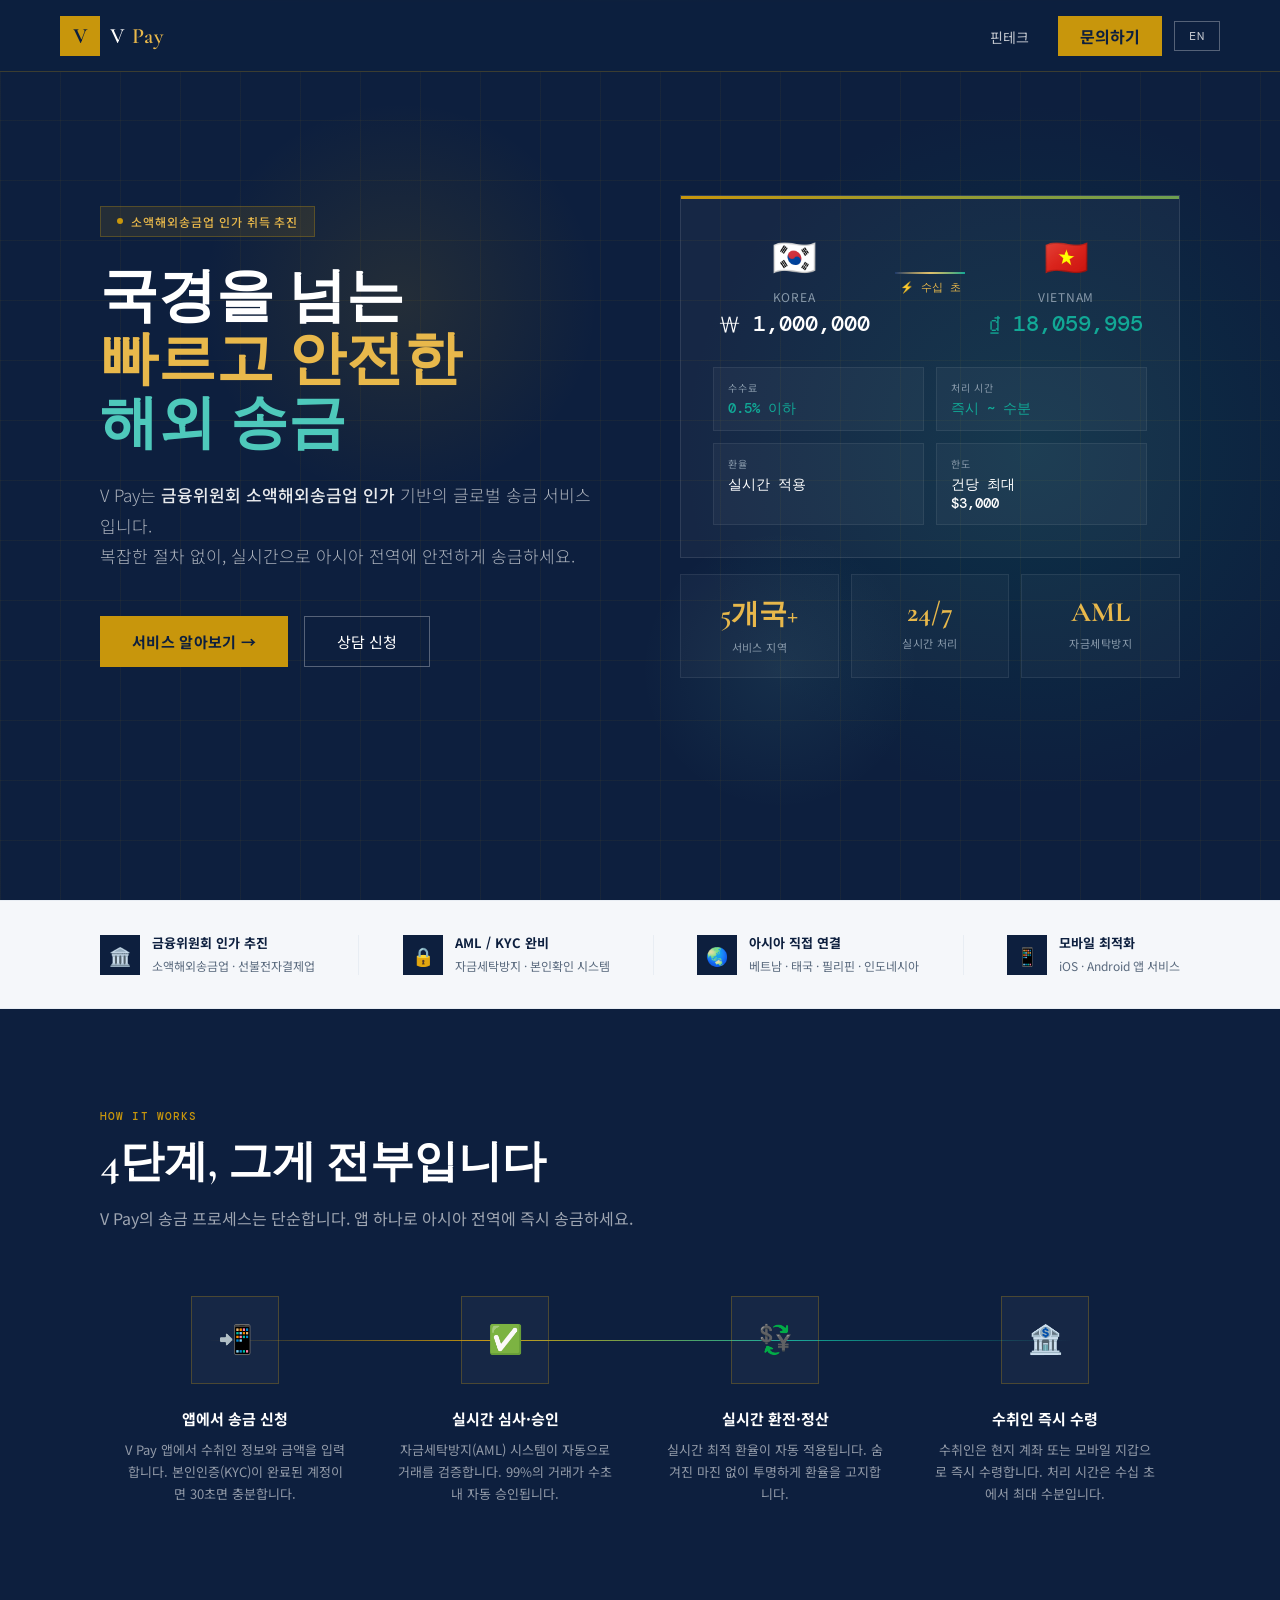
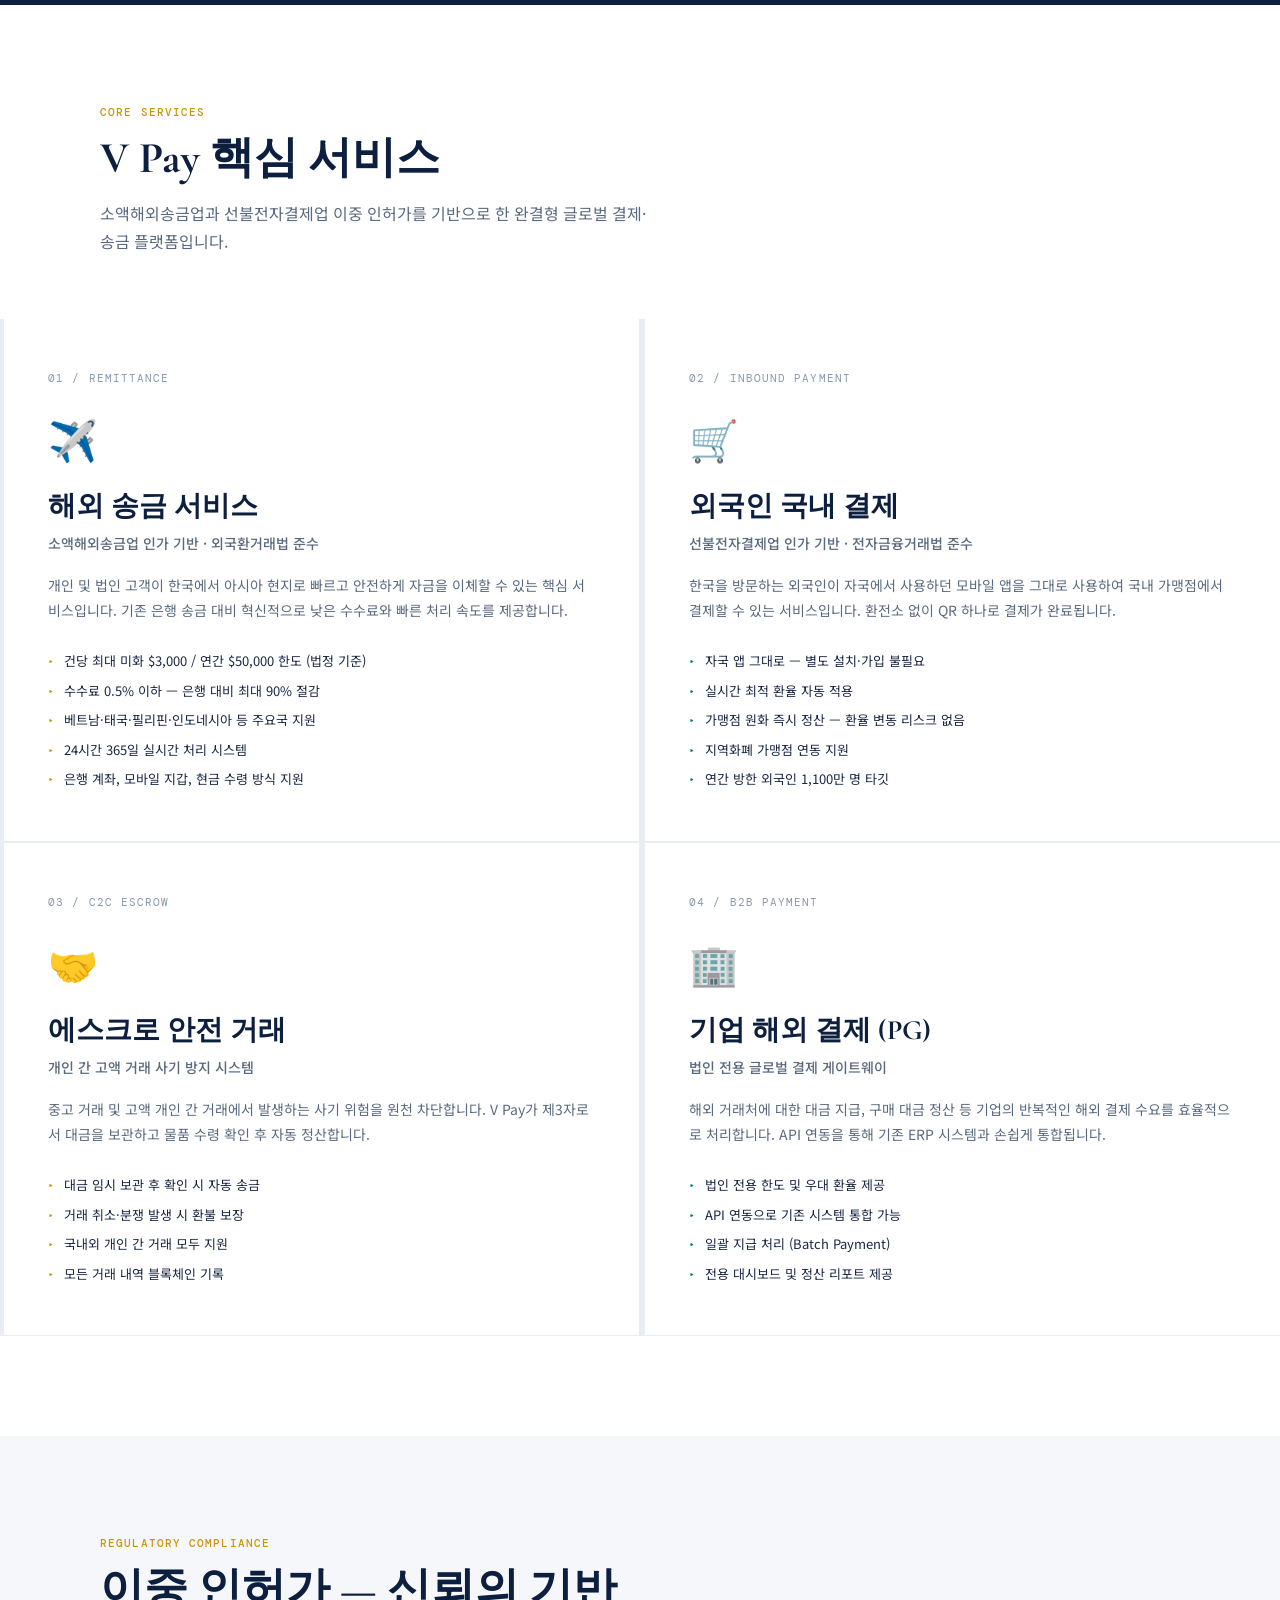
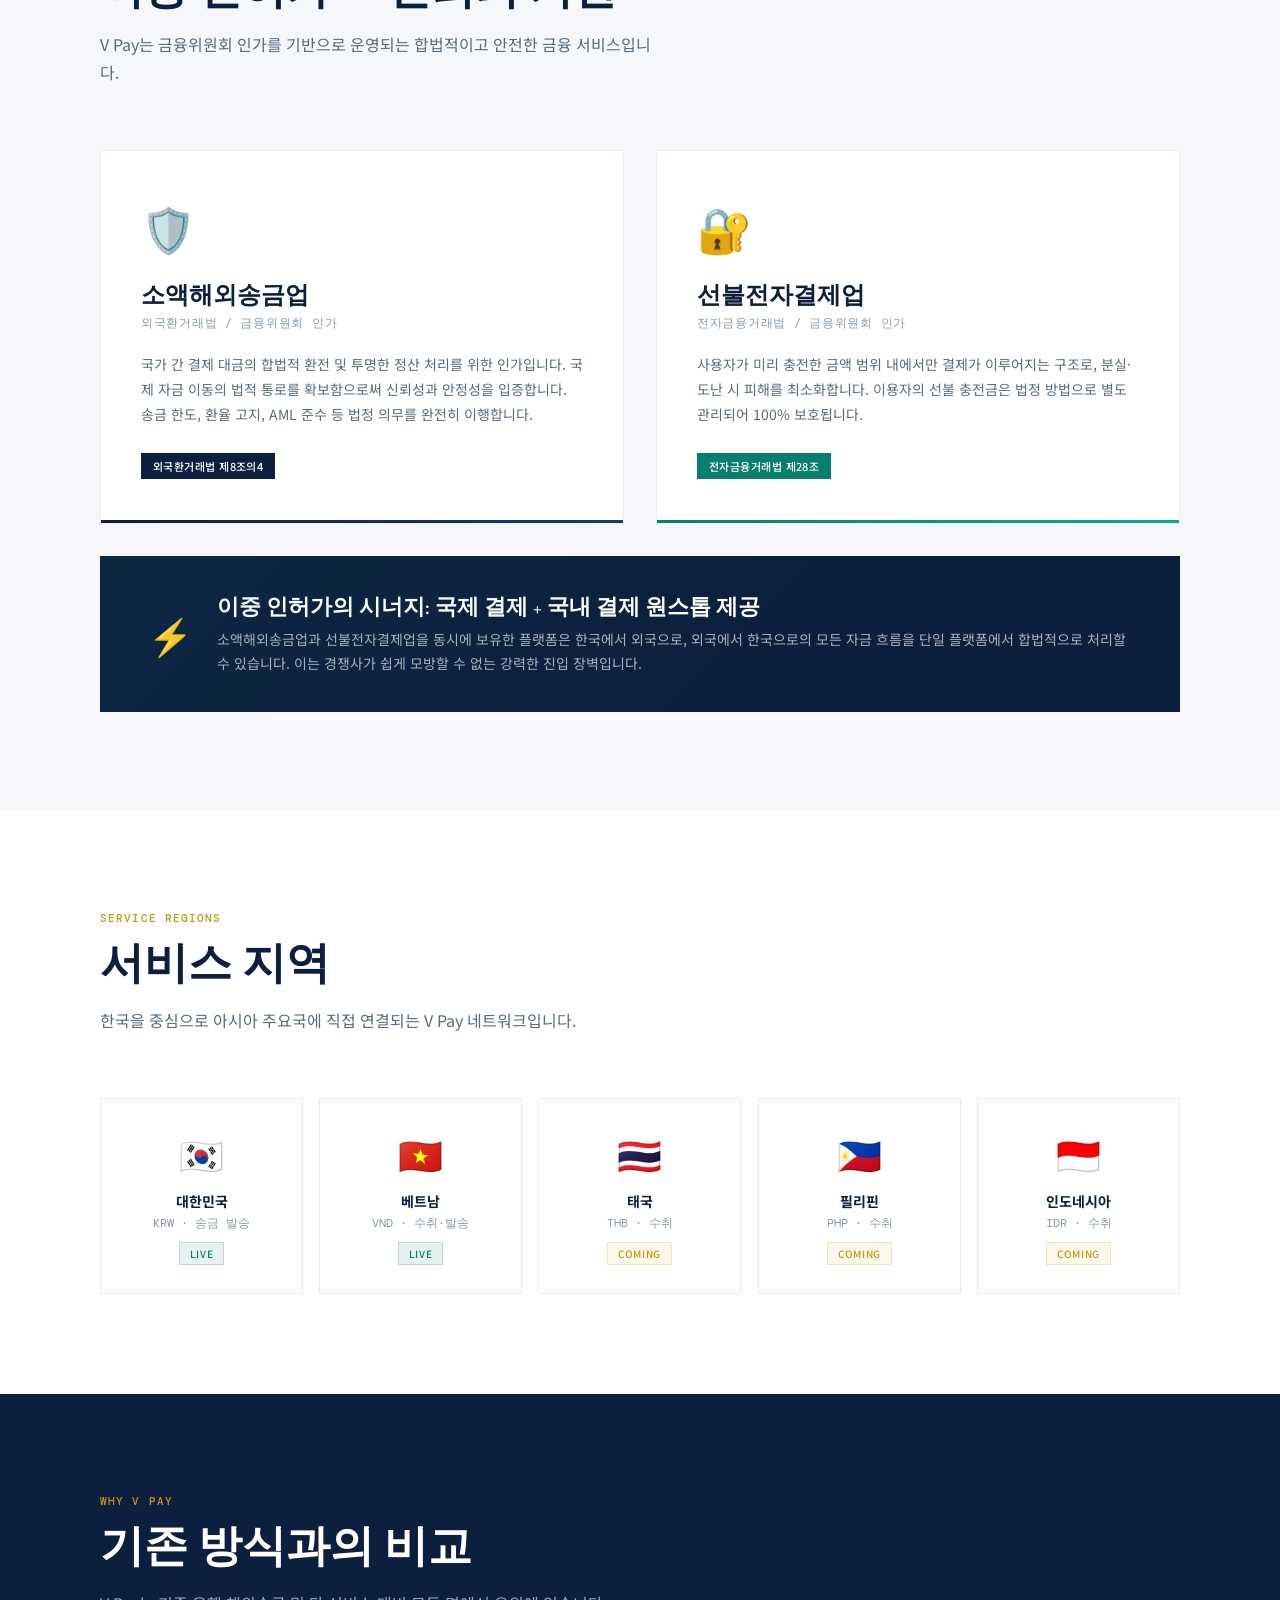
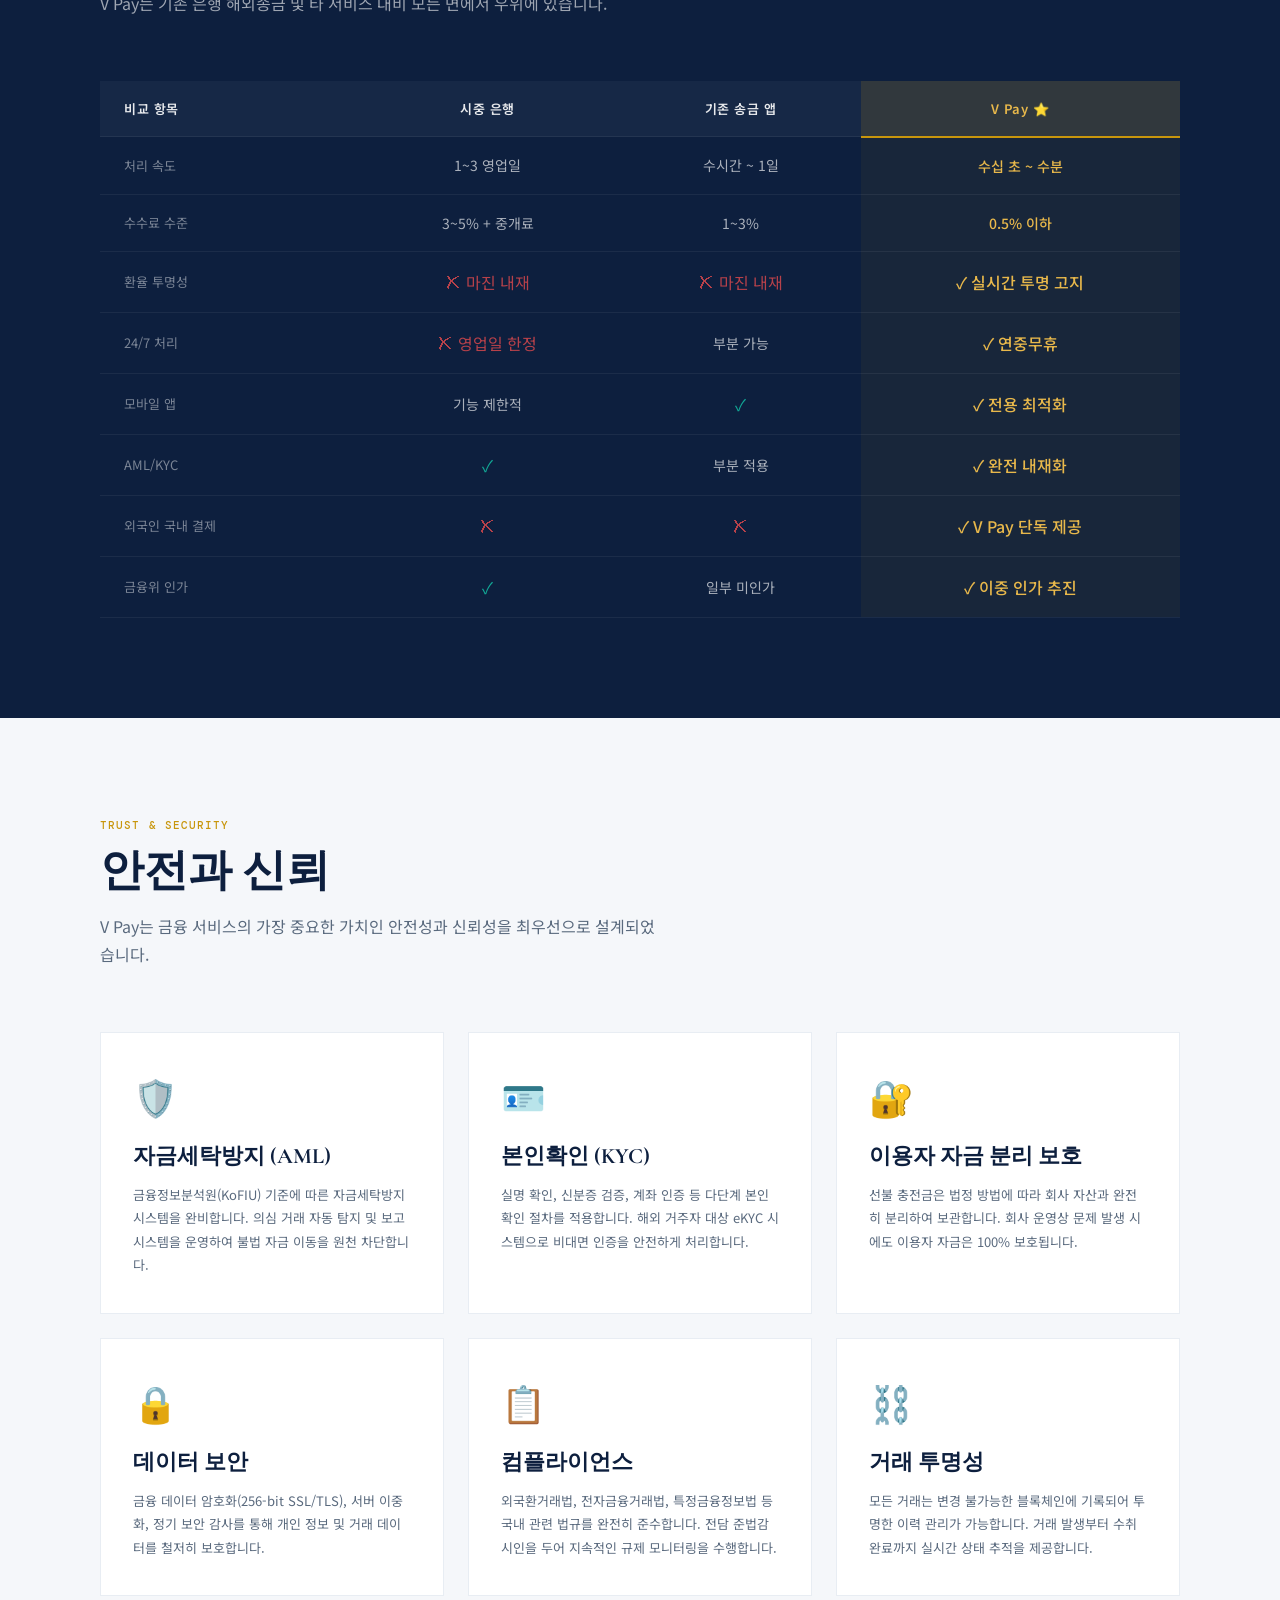
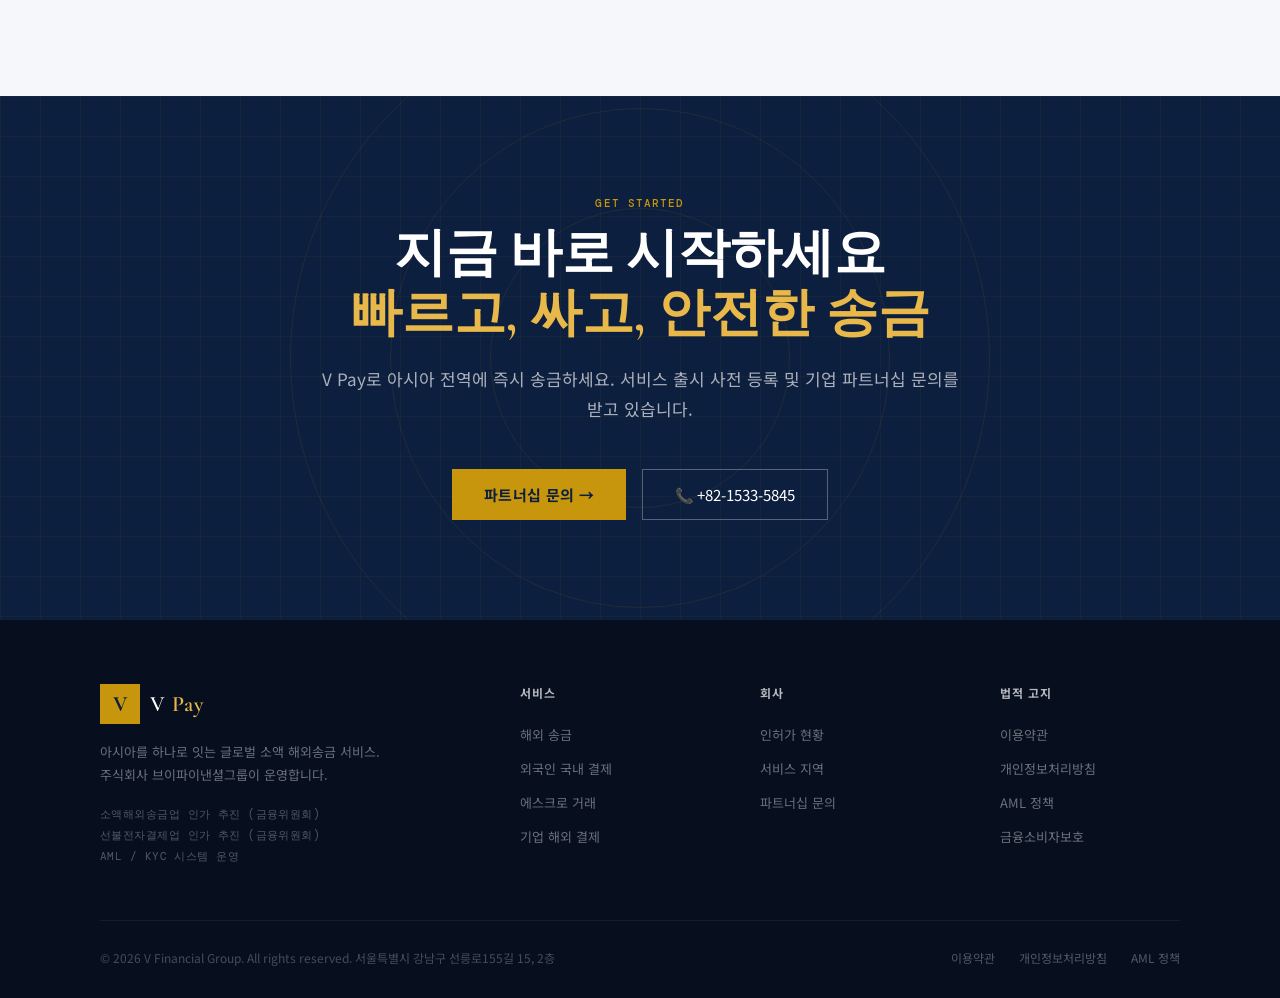
==== commit e3100bfb: "Remove healthcare page and nav links Made-with: Cursor" ====
--- a/index.html
+++ b/index.html
@@ -342,7 +342,6 @@
   <div class="nav-group">
     <ul class="nav-links">
       <li><a href="#" data-i18n="nav-fintech">핀테크</a></li>
-      <li><a href="healthcare.html" data-i18n="nav-healthcare">헬스케어</a></li>
     </ul>
     <a href="#contact" class="nav-cta" data-i18n="nav-contact">문의하기</a>
     <button class="lang-toggle" id="langToggle" onclick="toggleLang()">EN</button>
@@ -351,7 +350,6 @@
 </nav>
 <div class="mobile-menu" id="mobileMenu">
   <a href="#" data-i18n="nav-fintech">핀테크</a>
-  <a href="healthcare.html" data-i18n="nav-healthcare">헬스케어</a>
   <button class="mobile-lang" onclick="toggleLang()" id="mobileLangBtn">🌐 English</button>
   <a href="#contact" class="nav-cta-mobile" data-i18n="nav-contact">문의하기</a>
 </div>
@@ -655,7 +653,7 @@
 <script>
 const T = {
   ko: {
-    'nav-fintech':'핀테크','nav-healthcare':'헬스케어','nav-contact':'문의하기',
+    'nav-fintech':'핀테크','nav-contact':'문의하기',
     'hero-badge':'소액해외송금업 인가 취득 추진',
     'hero-title':'국경을 넘는<br><span class="accent">빠르고 안전한</span><br><span class="teal">해외 송금</span>',
     'hero-sub':'V Pay는 <strong>금융위원회 소액해외송금업 인가</strong> 기반의 글로벌 송금 서비스입니다.<br>복잡한 절차 없이, 실시간으로 아시아 전역에 안전하게 송금하세요.',
@@ -720,7 +718,7 @@
     'footer-legal1':'이용약관','footer-legal2':'개인정보처리방침','footer-legal3':'AML 정책'
   },
   en: {
-    'nav-fintech':'Fintech','nav-healthcare':'Healthcare','nav-contact':'Contact',
+    'nav-fintech':'Fintech','nav-contact':'Contact',
     'hero-badge':'Pursuing Small Remittance License',
     'hero-title':'Cross-border<br><span class="accent">Fast & Secure</span><br><span class="teal">Remittance</span>',
     'hero-sub':'V Pay is a global remittance service based on <strong>FSC Small-Amount Overseas Remittance License</strong>.<br>Send money across Asia instantly, without complex procedures.',
